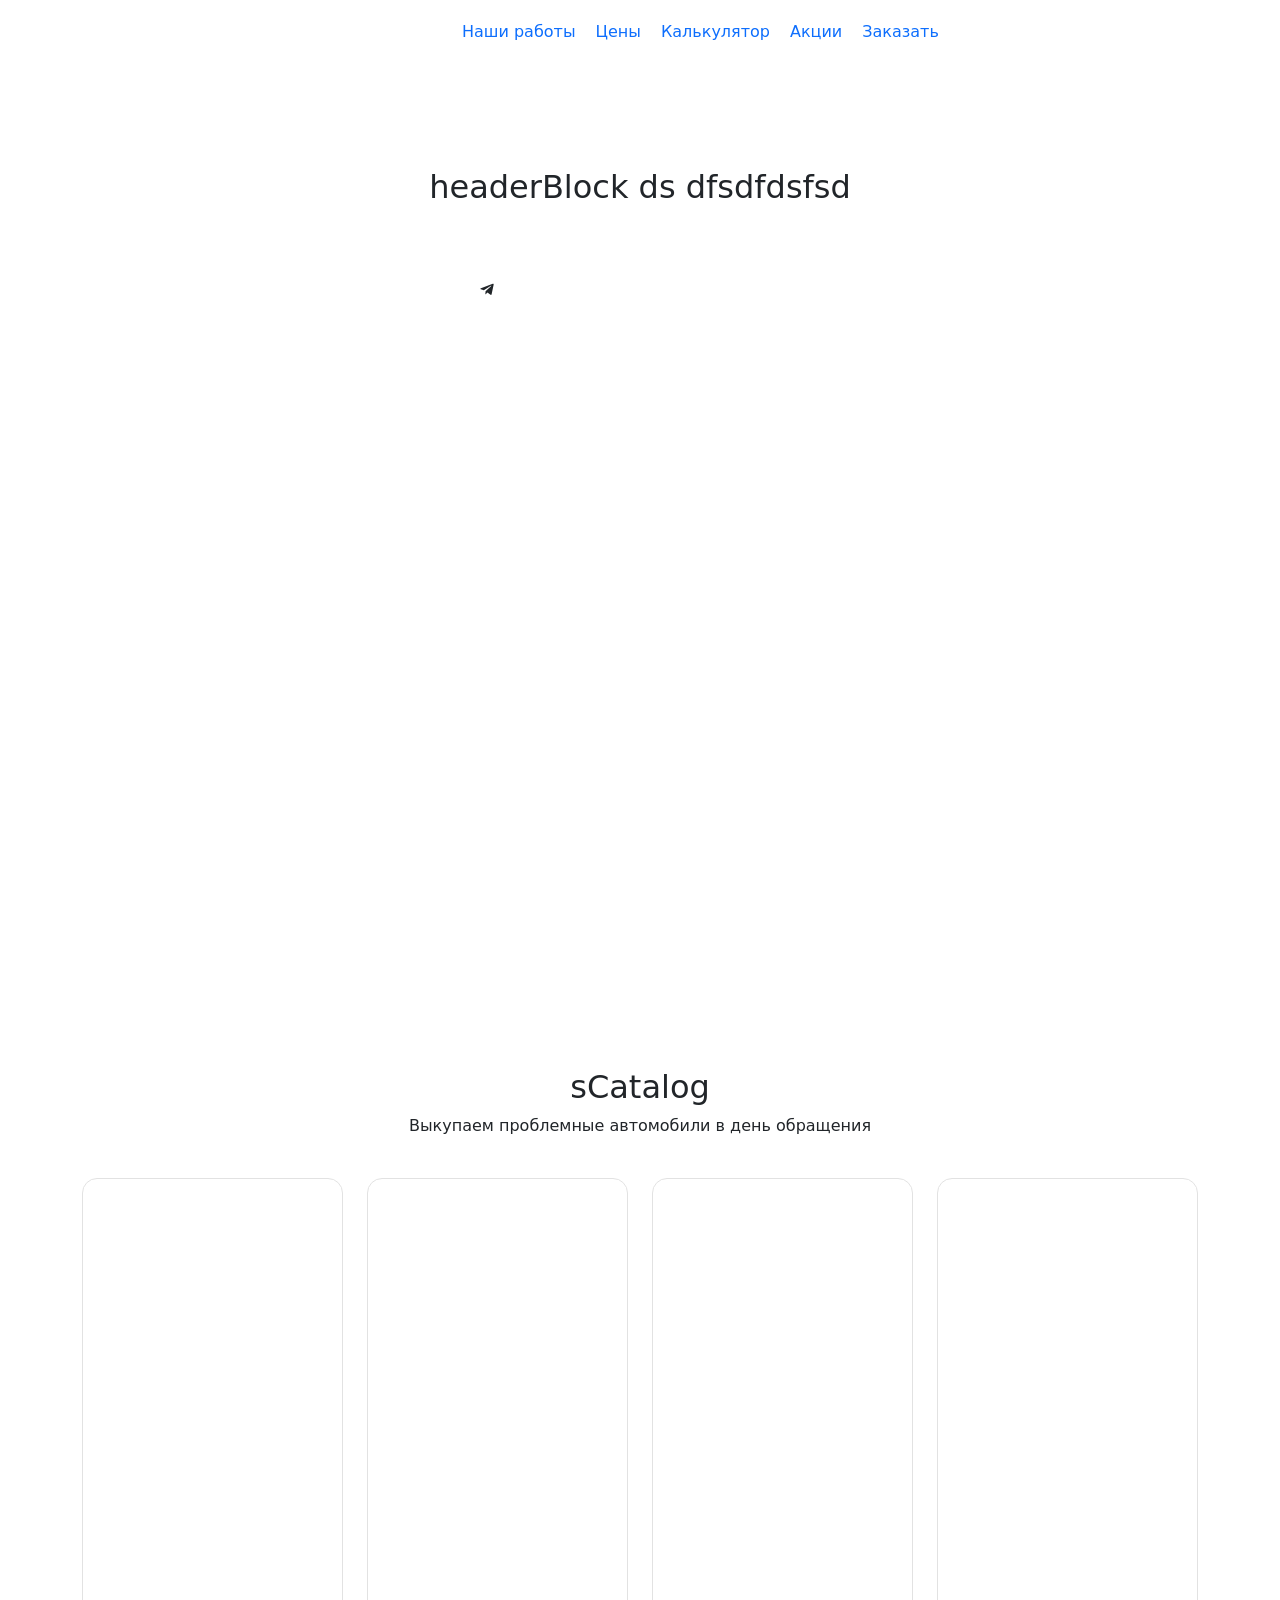
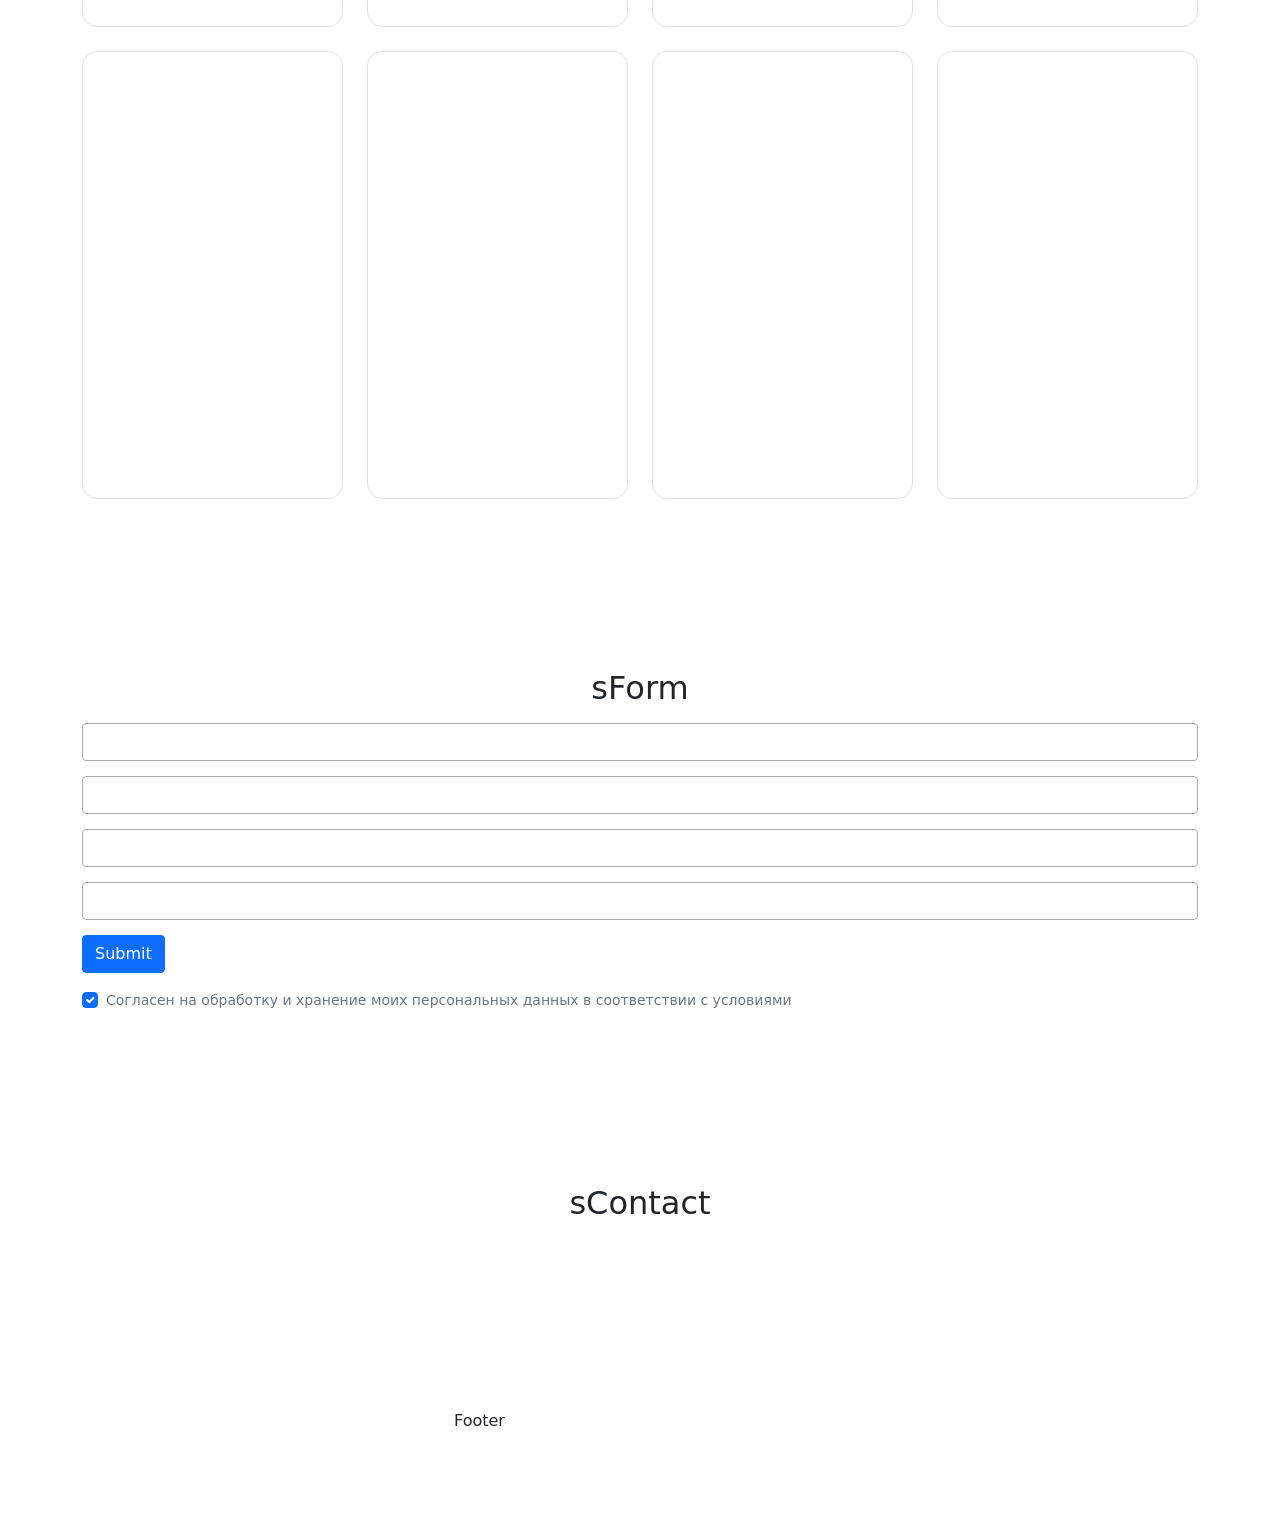
==== public/index.html @ 8a19e467 "Initial commit" ====
<!DOCTYPE html>
<html lang="ru">
	<head>
		<meta charset="utf-8">
		<title>Главная</title>
		<meta name="description" content="о чем страница">
		<meta http-equiv="X-UA-Compatible" content="IE=edge">
		<meta name="viewport" content="width=device-width,initial-scale=1.0,  shrink-to-fit=no, viewport-fit=cover">
		<link type="image/ico" href="img/favicon.ico" rel="shortcut icon"><meta name="format-detection" content="telephone=no"> 
		<link href="css/main.min.css" rel="stylesheet"/>
		<script>
			function addBlock(elem) {
				fetch(`parts/${elem}.html`)
					.then(response => response.text())
					.then( text => {
						const wrap = document.querySelector(`#${elem}Wrap`);
						wrap.insertAdjacentHTML('afterend', text);
						wrap.previousElementSibling.remove()
						wrap.remove();
					});
			}
		</script>
	</head>
	<body class="main-page" data-bg="main.jpg">
		<div class="main-wrapper">
			<script>addBlock(`header`)</script>
			<div id="headerWrap"></div>
			<main>
				<svg class="icon icon-truck ">
					<use xlink:href="img/svg/sprite.svg#truck"></use>
				</svg>
				<!-- start headerBlock-->
				<div class="headerBlock section" id="headerBlock">
					<div class="container">
						<div class="section-title text-center">
							<h2>headerBlock ds dfsdfdsfsd</h2>
							<svg class="icon icon-telegram ">
								<use xlink:href="img/svg/sprite.svg#telegram"></use>
							</svg>
							<svg class="iconC iconC-telegram ">
								<use xlink:href="img/svg/spriteC.svg#telegram"></use>
							</svg>
						</div>
						<div class="row"></div>
					</div>
				</div>
				<!-- end headerBlock-->
				<!-- start sCatalog-->
				<div class="sCatalog section">
					<div class="container">
						<div class="section-title text-center">
							<h2>sCatalog</h2>
							<p>Выкупаем проблемные автомобили в день обращения</p>
						</div>
						<div class="sCatalog__row row">
							<div class="sCatalog__col col-3">
								<article class="product-item">
									<a class="product-item__img-wrap" href="#">
										<div class="img-wrap-center"> <img src="img/prod-1.jpg" alt="" loading="lazy"/>
										</div>
									</a>
									<div class="product-item__caption">
										<div class="product-item__title">
										</div>
										<div class="product-item__text">
										</div>
										<div class="product-item__price">
										</div>
										<a class="product-item__btn" href="#">
										</a>
									</div>
								</article>
								<!-- /.product-item-->
							</div>
							<div class="sCatalog__col col-3">
								<article class="product-item">
									<a class="product-item__img-wrap" href="#">
										<div class="img-wrap-center"> <img src="img/prod-2.jpg" alt="" loading="lazy"/>
										</div>
									</a>
									<div class="product-item__caption">
										<div class="product-item__title">
										</div>
										<div class="product-item__text">
										</div>
										<div class="product-item__price">
										</div>
										<a class="product-item__btn" href="#">
										</a>
									</div>
								</article>
								<!-- /.product-item-->
							</div>
							<div class="sCatalog__col col-3">
								<article class="product-item">
									<a class="product-item__img-wrap" href="#">
										<div class="img-wrap-center"> <img src="img/prod-3.jpg" alt="" loading="lazy"/>
										</div>
									</a>
									<div class="product-item__caption">
										<div class="product-item__title">
										</div>
										<div class="product-item__text">
										</div>
										<div class="product-item__price">
										</div>
										<a class="product-item__btn" href="#">
										</a>
									</div>
								</article>
								<!-- /.product-item-->
							</div>
							<div class="sCatalog__col col-3">
								<article class="product-item">
									<a class="product-item__img-wrap" href="#">
										<div class="img-wrap-center"> <img src="img/prod-4.jpg" alt="" loading="lazy"/>
										</div>
									</a>
									<div class="product-item__caption">
										<div class="product-item__title">
										</div>
										<div class="product-item__text">
										</div>
										<div class="product-item__price">
										</div>
										<a class="product-item__btn" href="#">
										</a>
									</div>
								</article>
								<!-- /.product-item-->
							</div>
							<div class="sCatalog__col col-3">
								<article class="product-item">
									<a class="product-item__img-wrap" href="#">
										<div class="img-wrap-center"> <img src="img/prod-5.jpg" alt="" loading="lazy"/>
										</div>
									</a>
									<div class="product-item__caption">
										<div class="product-item__title">
										</div>
										<div class="product-item__text">
										</div>
										<div class="product-item__price">
										</div>
										<a class="product-item__btn" href="#">
										</a>
									</div>
								</article>
								<!-- /.product-item-->
							</div>
							<div class="sCatalog__col col-3">
								<article class="product-item">
									<a class="product-item__img-wrap" href="#">
										<div class="img-wrap-center"> <img src="img/prod-6.jpg" alt="" loading="lazy"/>
										</div>
									</a>
									<div class="product-item__caption">
										<div class="product-item__title">
										</div>
										<div class="product-item__text">
										</div>
										<div class="product-item__price">
										</div>
										<a class="product-item__btn" href="#">
										</a>
									</div>
								</article>
								<!-- /.product-item-->
							</div>
							<div class="sCatalog__col col-3">
								<article class="product-item">
									<a class="product-item__img-wrap" href="#">
										<div class="img-wrap-center"> <img src="img/prod-7.jpg" alt="" loading="lazy"/>
										</div>
									</a>
									<div class="product-item__caption">
										<div class="product-item__title">
										</div>
										<div class="product-item__text">
										</div>
										<div class="product-item__price">
										</div>
										<a class="product-item__btn" href="#">
										</a>
									</div>
								</article>
								<!-- /.product-item-->
							</div>
							<div class="sCatalog__col col-3">
								<article class="product-item">
									<a class="product-item__img-wrap" href="#">
										<div class="img-wrap-center"> <img src="img/prod-8.jpg" alt="" loading="lazy"/>
										</div>
									</a>
									<div class="product-item__caption">
										<div class="product-item__title">
										</div>
										<div class="product-item__text">
										</div>
										<div class="product-item__price">
										</div>
										<a class="product-item__btn" href="#">
										</a>
									</div>
								</article>
								<!-- /.product-item-->
							</div>
						</div>
					</div>
				</div>
				<!-- end sCatalog-->
				<!-- start sForm-->
				<section class="sForm section" id="sForm">
					<div class="container">
						<div class="section-title text-center">
							<h2>sForm</h2>
						</div>
						<div class="sForm__row row">
						</div>
						<div class="form-wrap">
							<form>
								<div class="form-wrap__input-wrap form-group"><input class="form-wrap__input form-control" inputmode="" name="" type="text" placeholder=""/>
								</div>
								<!-- +e.input-wrap-->
								<div class="form-wrap__input-wrap form-group"><input class="form-wrap__input form-control" inputmode="" name="" type="text" placeholder=""/>
								</div>
								<!-- +e.input-wrap-->
								<div class="form-wrap__input-wrap form-group"><input class="form-wrap__input form-control" inputmode="" name="" type="text" placeholder=""/>
								</div>
								<!-- +e.input-wrap-->
								<div class="form-wrap__input-wrap form-group"><input class="form-wrap__input form-control" inputmode="" name="" type="text" placeholder=""/>
								</div>
								<!-- +e.input-wrap-->
								<button class="form-wrap__btn btn btn-primary" type="submit">Submit
								</button>
								<div class="form-wrap__policy">
									<label class="custom-input form-check"><input class="custom-input__input form-check-input" name="checkbox" type="checkbox" checked="checked"/><small class="custom-input__text text-secondary">Согласен на обработку и хранение моих персональных данных в соответствии с условиями</small>
									</label>
								</div>
							</form>
						</div>
					</div>
				</section>
				<!-- end sForm-->
				<!-- start sContact-->
				<section class="sContact section" id="sContact">
					<div class="container">
						<div class="section-title text-center">
							<h2>sContact</h2>
						</div>
						<div class="sContact__row row">
						</div>
					</div>
				</section>
				<!-- end sContact-->
			</main>
			<script>addBlock(`footer`)</script>
			<div id="footerWrap"></div>
		</div>
		<!--  start modals-->
		<div id="modal-call" style="display: none">
			<div class="modal-win">
				<div class="form-wrap">
					<form>
						<div class="text-center">
							<div class="form-wrap__title form-data h3 ttu">Обратный звонок
							</div>
							<p class="after-headline">Заполните заявку и&nbsp;мы&nbsp;с&nbsp;Вами свяжемся в&nbsp;течение 15&nbsp;минут</p>
						</div>
						<div class="form-wrap__input-wrap form-group"><input class="form-wrap__input form-control" inputmode="text" name="text" type="text" placeholder="Ваше Имя" required="required"/>
						</div>
						<!-- +e.input-wrap-->
						<div class="form-wrap__input-wrap form-group"><input class="form-wrap__input form-control" inputmode="tel" name="tel" type="tel" placeholder="Ваше телефон" required="required"/>
						</div>
						<!-- +e.input-wrap-->
						<div class="form-wrap__input-wrap form-group"><input class="form-wrap__input form-control" inputmode="tel" name="tel" type="tel" placeholder="Ваше телефон" required="required"/>
						</div>
						<!-- +e.input-wrap-->
						<button class="form-wrap__btn btn" type="submit">submit
						</button>
						<div class="form-wrap__policy">
							<label class="custom-input form-check"><input class="custom-input__input form-check-input" name="checkbox" type="checkbox" checked="checked"/><small class="custom-input__text text-secondary">Согласен на обработку и хранение моих персональных данных в соответствии с условиями</small>
							</label>
						</div>
						<div class="form-wrap__policy">
							<label class="custom-input form-check"><input class="custom-input__input form-check-input" name="checkbox" type="checkbox" checked="checked"/><small class="custom-input__text text-secondary">Согласен на обработку и хранение моих персональных данных в соответствии с условиями</small>
							</label>
						</div>
					</form>
				</div>
			</div>
		</div>
		<!-- #modal-call-->
		<!-- end modals-->
		<script src="libs/jquery/jquery.min.js"></script>
		<script src="libs/@fancyapps/ui/fancybox/fancybox.umd.js"> </script>
		<script src="libs/swiper/swiper-bundle.min.js"> </script>
		<script src="libs/inputmask/inputmask.min.js"> </script>
		<script src="libs/select2/js/select2.min.js"> </script>
		<script src="libs/select2/js/i18n/ru.js"> </script>
		<script src="js/JSCCommon.js"></script>
		<script src="js/common.js"></script>
	</body>
</html>
---- public/css/main.min.css ----
@import "custom-bootstrap.min.css";:root{--animate-delay:1.2s;--bs-body-font-size:16px;--sPT:2.5rem;--sPB:2.8125rem;--sTPB:1.25rem;--fancybox-content-color:var(--bs-body-color);--swiperArrowSize:4.25rem;--swiperArrowPosition:calc(var(--swiperArrowSize)*-1/2);--swiperBorderColorDef:var(--bs-primary);--swiperColorDef:var(--bs-primary);--swiperBgDef:#fff;--swiperBorderColorDefHover:var(--bs-primary);--swiperColorDefHover:var(--bs-primary);--swiperBgDefHover:#fff}.fancybox__container{--fancybox-bg:rgba(58,59,60,.77)}.pixel-perfect{background-position:center 0;background-repeat:no-repeat;content:var(--screen);left:50%;opacity:0;opacity:.7;pointer-events:none;position:absolute;right:auto;text-align:center;top:0;translate:-50% 0;z-index:1000}body,html{font-size:var(--bs-body-font-size)}html{-webkit-text-size-adjust:100%;-webkit-tap-highlight-color:rgba(33,36,41,0)}body.fancybox-active,body[class*=fixed]{margin-right:var(--spacing-end)}body.fancybox-active .header,body[class*=fixed] .header{padding-right:var(--spacing-end)}body.loaded_hiding{--s:0.36s;opacity:0;pointer-events:none;transition:all var(--s) ease-in-out}body.loaded_hiding:before{display:none}body.loaded{opacity:1;pointer-events:visible}body:before{content:"";height:100%;position:absolute;width:100%;--s:0.36s;-webkit-backdrop-filter:blur(5px);backdrop-filter:blur(5px);background-color:rgba(33,37,41,.8);left:0;opacity:0;top:0;transition:all var(--s) ease-in-out;z-index:-1}body.fancybox-active{overflow:hidden}body[class*=fixed]{left:0;position:absolute;top:0;touch-action:none;width:100%;z-index:999;-webkit-overflow-scrolling:none;overflow:hidden;overscroll-behavior:none}body[class*=fixed]:before{opacity:.76;z-index:999}.main-wrapper{display:flex;flex-direction:column;min-height:100vh;overflow:hidden;position:relative;width:100%}main{flex-grow:1}.section{background-position:50%;background-repeat:no-repeat;background-size:cover;padding-bottom:var(--sPB);padding-top:var(--sPT)}.section-title{margin-bottom:var(--sTPB)}.mono{font-family:var(--bs-font-monospace)}.small{font-size:.875rem}.tdn{text-decoration:none!important}.ttu{text-transform:uppercase}.tdu{text-decoration:underline}.tdu:hover{text-decoration:none}.fw-300{font-weight:300}.fw-400{font-weight:400}.fw-900{font-weight:900}.fw-500{font-weight:500}.fw-600{font-weight:600}.fw-100{font-weight:100}.row--sm{--bg-gutter-x:1.25rem}.image-source-link{color:#98c3d1}.strong,strong{font-weight:700}ul{padding-left:0}.res-i,picture img{height:auto;max-width:100%}.img-bg{background-position:50%;background-repeat:no-repeat;background-size:cover;position:relative}.img-bg img{inset:0;-o-object-fit:cover;object-fit:cover;position:absolute}.bgs{background-position:50%;background-repeat:no-repeat;background-size:cover}.table{display:table}.tr{display:table-row}.td{display:table-cell}.tabs__btn-accordion{width:100%}.tabs__btn:hover{cursor:pointer}.tabs__content{display:none}.tabs__content.active{display:block}.invisible{border:0;height:1px;margin:-1px;padding:0;position:absolute;width:1px;clip:rect(0 0 0 0);overflow:hidden}.control-wrap{position:relative}.swiper-button-hand{background-color:var(--swiperBgDef);background-image:none;background-position:50%;background-repeat:no-repeat;background-size:cover;border:2px solid var(--swiperBorderColorDef);border-radius:50%;bottom:0;box-shadow:0 15px 60px rgba(0,0,0,.1);color:var(--swiperColorDef);height:var(--swiperArrowSize);margin:auto 0;outline:none!important;position:absolute;top:0;width:var(--swiperArrowSize);--s:0.36s;transition:all var(--s) ease-in-out;-webkit-user-select:none;-moz-user-select:none;user-select:none}.swiper-button-hand:hover{background-color:var(--swiperBgDefHover);border-color:var(--swiperBorderColorDefHover);color:var(--swiperColorDefHover)}.swiper-button-hand .icon{font-size:.75rem}.swiper-button-hand:after{display:none}.swiper-button-hand-next{right:var(--swiperArrowPosition)}.swiper-button-hand-prev{left:var(--swiperArrowPosition)}.swiper-pagination{text-align:center;width:100%}.swiper-pagination-bullet{background-color:#e6e6e6;border-radius:50%;height:8px;opacity:1;outline:none!important;width:8px;--s:0.36s;display:inline-block;margin-left:.5rem;margin-right:.3125rem;transition:all var(--s) ease-in-out}.swiper-pagination-bullet-active,.swiper-pagination-bullet:hover{background-color:var(--bs-primary)}picture{display:block}img.object-fit-js{display:block;height:100%;width:100%}.object-fit-js img,img.img-bg,img.object-fit-js{-o-object-fit:cover;object-fit:cover}a{--s:0.36s;transition:all var(--s) ease-in-out}.picture-bg,img.img-bg{z-index:-1}.picture-bg,.picture-bg .object-fit-js,img.img-bg,img.img-bg .object-fit-js{height:100%;left:0;position:absolute;top:0;width:100%}.bg-wrap{position:relative;z-index:2}.browsehappy{background:#000;color:#fff;font-size:10px;min-height:100px;padding-top:30px;position:absolute;top:0;width:100%;z-index:2000}iframe{border:none}::-webkit-calendar-picker-indicator{background-image:url('data:image/svg+xml;charset=utf-8,<svg xmlns="http://www.w3.org/2000/svg" width="16" height="15" viewBox="0 0 24 24"><path fill="%230d6efd" d="M20 3h-1V1h-2v2H7V1H5v2H4c-1.1 0-2 .9-2 2v16c0 1.1.9 2 2 2h16c1.1 0 2-.9 2-2V5c0-1.1-.9-2-2-2m0 18H4V8h16z"/></svg>')}.btn,.form-control,.form-select{box-shadow:none!important}.fancybox__content :focus:not(.carousel__button.is-close){outline:none!important}.form-check,.form-check-input,.form-switch{cursor:pointer}.img-wrap-center{align-items:center;display:flex;inset:0;justify-content:center;margin:auto;position:absolute}.img-wrap-center img{height:auto;max-height:100%;max-width:100%}.img-wrap-center img.object-fit-js{height:100%;-o-object-fit:cover;object-fit:cover;width:100%}.footer{margin-top:auto}.footer__row{--bs-gutter-y:var(--bs-gutter-x)}.footer__slide{height:auto}.form-wrap__input-wrap{margin-bottom:.9375rem}.form-wrap__input{resize:none}.form-wrap__btn{cursor:pointer;margin-bottom:.9375rem}.form-wrap label{display:block;width:100%}input[type=number]{-moz-appearance:textfield}select::-ms-expand{display:none}input::-webkit-inner-spin-button,input::-webkit-outer-spin-button{-webkit-appearance:none;margin:0}.headerBlock{min-height:100vh;min-height:calc(var(--vh, 1vh)*100)}.headerBlock__row{--bs-gutter-y:var(--bs-gutter-x)}.headerBlock__slide{height:auto}.soc{--bs-gutter-x:10px;--bs-gutter-y:m;display:flex;margin-left:calc(var(--bs-gutter-x)*-1/2);margin-right:calc(var(--bs-gutter-x)*-1/2);margin-top:calc(var(--bs-gutter-y)*-1)}.soc>*{margin-top:calc(var(--bs-gutter-y));padding-left:calc(var(--bs-gutter-x)/2);padding-right:calc(var(--bs-gutter-x)/2)}.soc__item{text-decoration:none!important;vertical-align:middle;--s:0.36s;display:grid;place-items:center;transition:all var(--s) ease-in-out}.soc .icon{font-size:1.875rem}.counter{counter-reset:num}.counter__item{position:relative}.counter__item:before{content:counter(num);counter-increment:num}.addBlock{border:1px solid;border-radius:23px;color:var(--color,#0d6efd);display:flex;overflow:hidden;position:relative}.addBlock input{border:none;color:inherit;height:2.8125rem;text-align:center}.addBlock__btn{background:none!important;background:transparent;border:none!important;border-radius:23px;box-shadow:none!important;color:inherit;height:2.8125rem;outline:none!important;position:relative;width:1.625rem}.addBlock__btn:after,.addBlock__btn:before{background-color:currentColor;content:"";height:2px;inset:0;margin:auto;position:absolute;width:10px}.addBlock__btn--plus:after{transform:rotate(90deg)}.search-block{position:relative}.search-block input{border:none!important;font-size:14px;outline:none!important;padding-bottom:.875rem;padding-left:1.875rem;padding-top:.875rem;width:100%}.search-block .icon{border:none!important;font-size:1.25rem}.search-block button{align-items:center;background:none!important;border:none!important;display:flex;height:100%;justify-content:center;left:0;position:absolute;top:0}.breadcrumb-item{width:auto}:root{--fancybox-content-bg:none}.fancybox__content{max-width:100%;padding:0}.modal-win{background-color:#fff;max-width:100%;padding:40px;position:relative;width:31.25rem}.modal-win .mfp-close{color:#0d6efd;font-size:40px;font-weight:100}a{outline:0!important}.modal-form{position:relative}#foot-dialog h3{font-size:2.25em}.mfp-close{background:0 0;border:0;border-radius:50%;box-shadow:none;color:#212529;cursor:pointer;display:block;font-family:Arial,Baskerville,monospace;font-size:28px;font-size:50px;font-style:normal;font-weight:100;height:56px;line-height:56px;margin-right:-5px;margin-top:-5px;opacity:.65;opacity:1;outline:0;overflow:visible;padding:0;position:absolute;right:0;text-align:center;text-decoration:none;top:0;-webkit-user-select:none;-moz-user-select:none;user-select:none;width:56px;z-index:1046;--s:0.36s;transition:all var(--s) ease-in-out}.polite .link{color:#0d6efd;cursor:pointer;text-decoration:underline}.polite .link :hover{display:none}.fancybox__container{min-height:100%;transform:none!important;width:100%!important}.fancybox-throwOutUp{animation:fancybox-throwOutUp .25s ease both}.fancybox-throwOutDown{animation:fancybox-throwOutDown .25s ease both}@keyframes fancybox-throwOutUp{0%{opacity:0;transform:translate3d(0,-5%,0)}to{opacity:1;transform:translateZ(0)}}@keyframes fancybox-throwOutDown{to{opacity:0;transform:translate3d(0,10%,0)}}.sCatalog__row{--bs-gutter-y:var(--bs-gutter-x)}.sCatalog__slide{height:auto}.product-item{background:#fff;border:1px solid #e2e2e2;border-radius:15px;display:flex;flex-direction:column;min-height:100%;overflow:hidden;position:relative}.product-item__img-wrap{aspect-ratio:var(--ratio,190/298);display:block;position:relative}.product-item__caption{display:flex;flex-direction:column;flex-grow:1;padding:1.25rem}.sContact__row{--bs-gutter-y:var(--bs-gutter-x)}.sContact__slide{height:auto}.sContent__row{--bs-gutter-y:var(--bs-gutter-x)}.sContent__slide{height:auto}.sForm__row{--bs-gutter-y:var(--bs-gutter-x)}.sForm__slide{height:auto}.menu{list-style:none;margin-bottom:0;max-width:100%;position:relative}.menu li{padding:0}.menu a{display:block;padding:1.25rem calc(var(--bs-gutter-x)/2)}.toggle-menu-mobile{--h:0.125em;--color:#0d6efd;--position:calc(var(--h)*2);cursor:pointer;display:block;font-size:32px;height:calc(var(--h)*12);position:relative;width:1em}.toggle-menu-mobile span:after,.toggle-menu-mobile span:before{content:"";left:0;position:absolute}.toggle-menu-mobile span{bottom:0;display:block;margin-bottom:auto;margin-top:auto;position:absolute;top:0}.toggle-menu-mobile span:before{top:var(--position);transform:rotate(var(--rotate,0))}.toggle-menu-mobile span:after{bottom:var(--position);transform:rotate(calc(var(--rotate, 0)*-1))}.toggle-menu-mobile span,.toggle-menu-mobile span:after,.toggle-menu-mobile span:before{backface-visibility:hidden;background-color:var(--color);height:var(--h);transform-origin:50% 50%;transition:all .3s;width:1em}.toggle-menu-mobile.on span{--color:transparent}.toggle-menu-mobile.on{--position:0;--rotate:45deg}.top-nav__row{--bs-gutter-y:var(--bs-gutter-x)}.top-nav__slide{height:auto}.topLine__row{--bs-gutter-y:var(--bs-gutter-x)}.topLine__slide{height:auto}@media (min-width:576px){.modal-text{max-width:1000px}}@media (min-width:768px){:root{--sPT:5rem;--sPB:5.625rem;--sTPB:2.5rem}}@media (min-width:992px){.wow{visibility:hidden}.menu{display:flex;text-align:center;--bs-gutter-x:20px;--bs-gutter-y:0;flex-wrap:wrap;margin-left:calc(var(--bs-gutter-x)*-1/2);margin-right:calc(var(--bs-gutter-x)*-1/2);margin-top:calc(var(--bs-gutter-y)*-1)}.menu>*{margin-top:calc(var(--bs-gutter-y));padding-left:calc(var(--bs-gutter-x)/2);padding-right:calc(var(--bs-gutter-x)/2)}}@media (max-width:991.98px){.menu-mobile{--s:0.6s;background-color:#fff;max-width:85%;position:fixed!important;right:0;top:0;transition:all var(--s) ease-in-out;width:280px;will-change:transform;z-index:999}.menu-mobile:not(.active){transform:translate3d(120%,0,0);--opacity:0}.menu-mobile:not(.active) .toggle-menu-mobile{opacity:0}.menu-mobile .toggle-menu-mobile{color:#fff;left:0;margin-left:-15%;position:absolute;right:auto;top:10px;z-index:9999}.menu-mobile .toggle-menu-mobile span:after,.menu-mobile .toggle-menu-mobile span:before{--color:#fff}.menu-mobile__inner{overflow-x:hidden;overflow-y:auto;padding:calc(env(safe-area-inset-top, 0px) + 1.25rem) 0 calc(env(safe-area-inset-bottom, 0px) + 1.25rem);-webkit-overflow-scrolling:touch;height:100vh}.menu-mobile.active .toggle-menu-mobile{opacity:1}.menu-mobile ul{position:relative}.menu-mobile li{border-top:1px solid hsla(0,0%,100%,.13);display:block;margin:0}.menu-mobile li a{display:block;padding:10px}}@media (hover:hover){.custom-scroll{scrollbar-color:var(--bs-primary) transparent;scrollbar-width:auto}.custom-scroll::-webkit-scrollbar{width:4px}.custom-scroll::-webkit-scrollbar-track{background:transparent}.custom-scroll::-webkit-scrollbar-thumb{background-color:var(--bs-primary);border:0 solid transparent;border-radius:16px}}
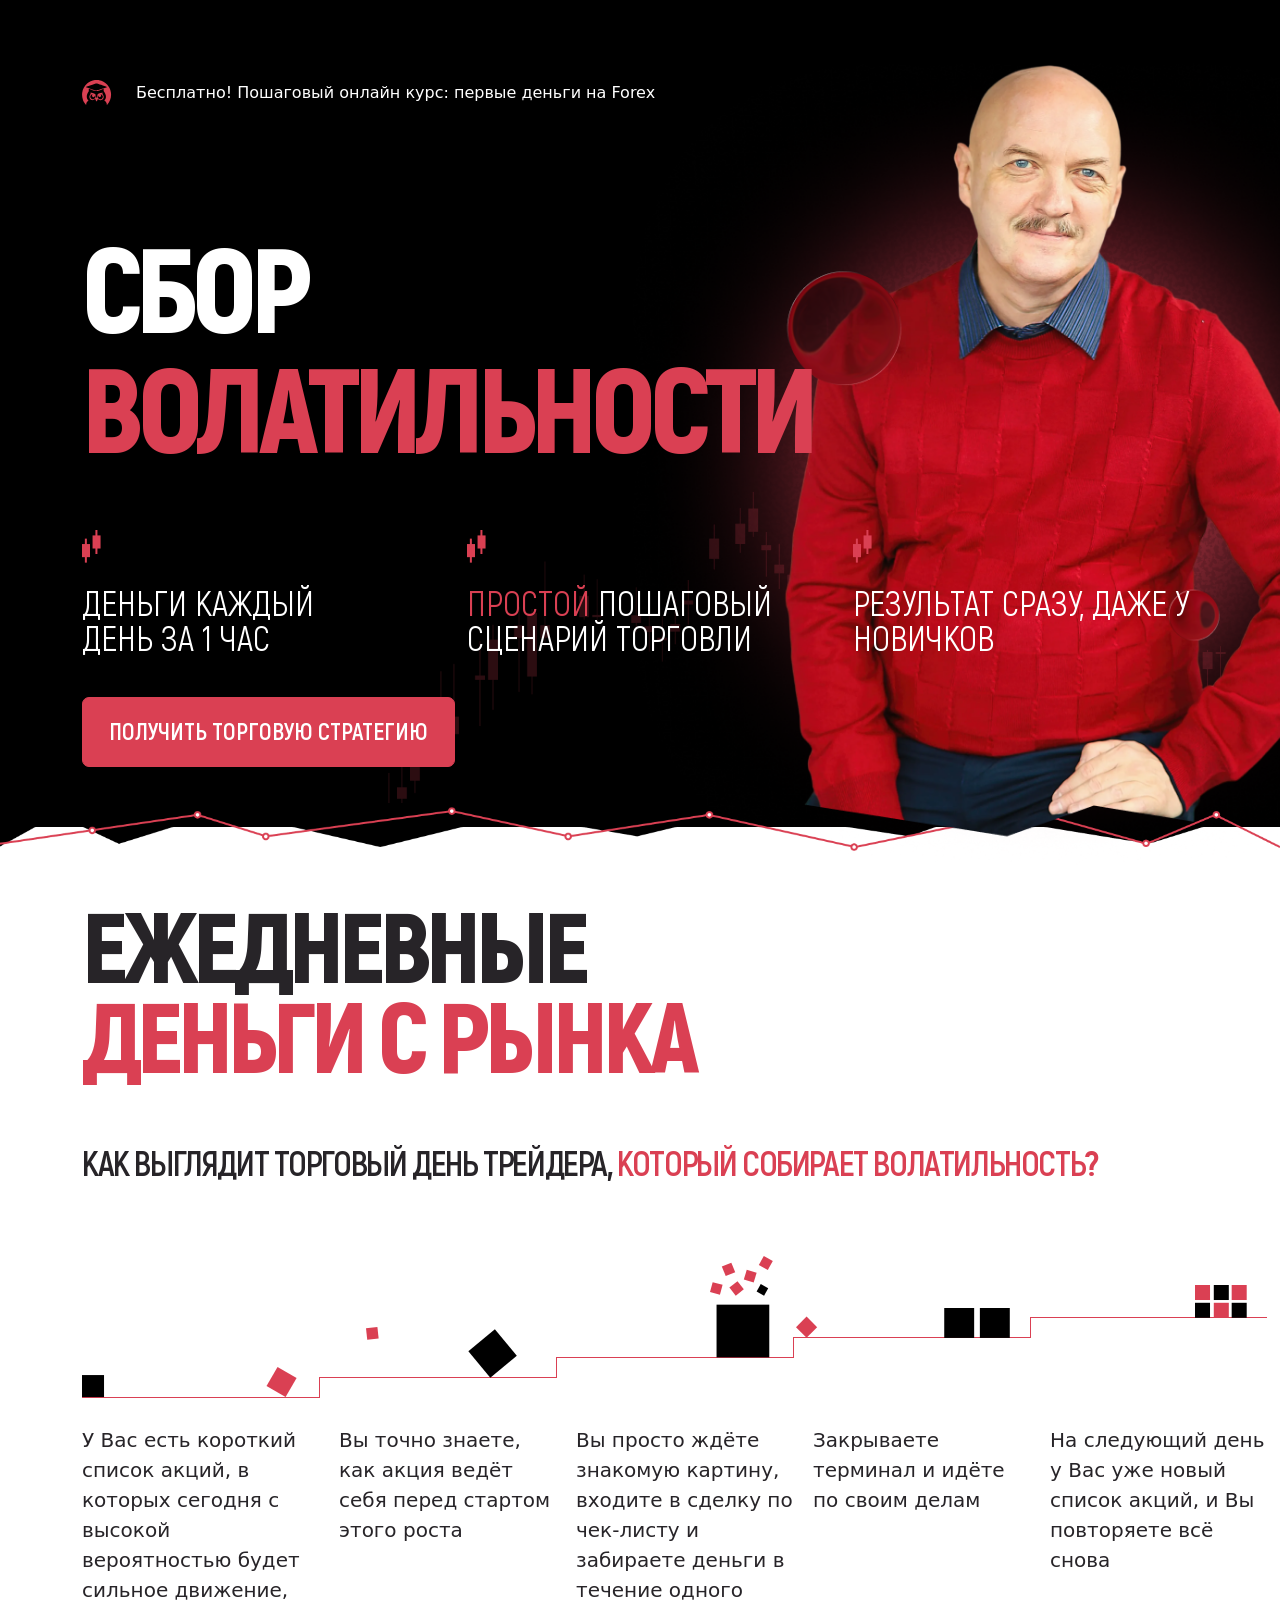
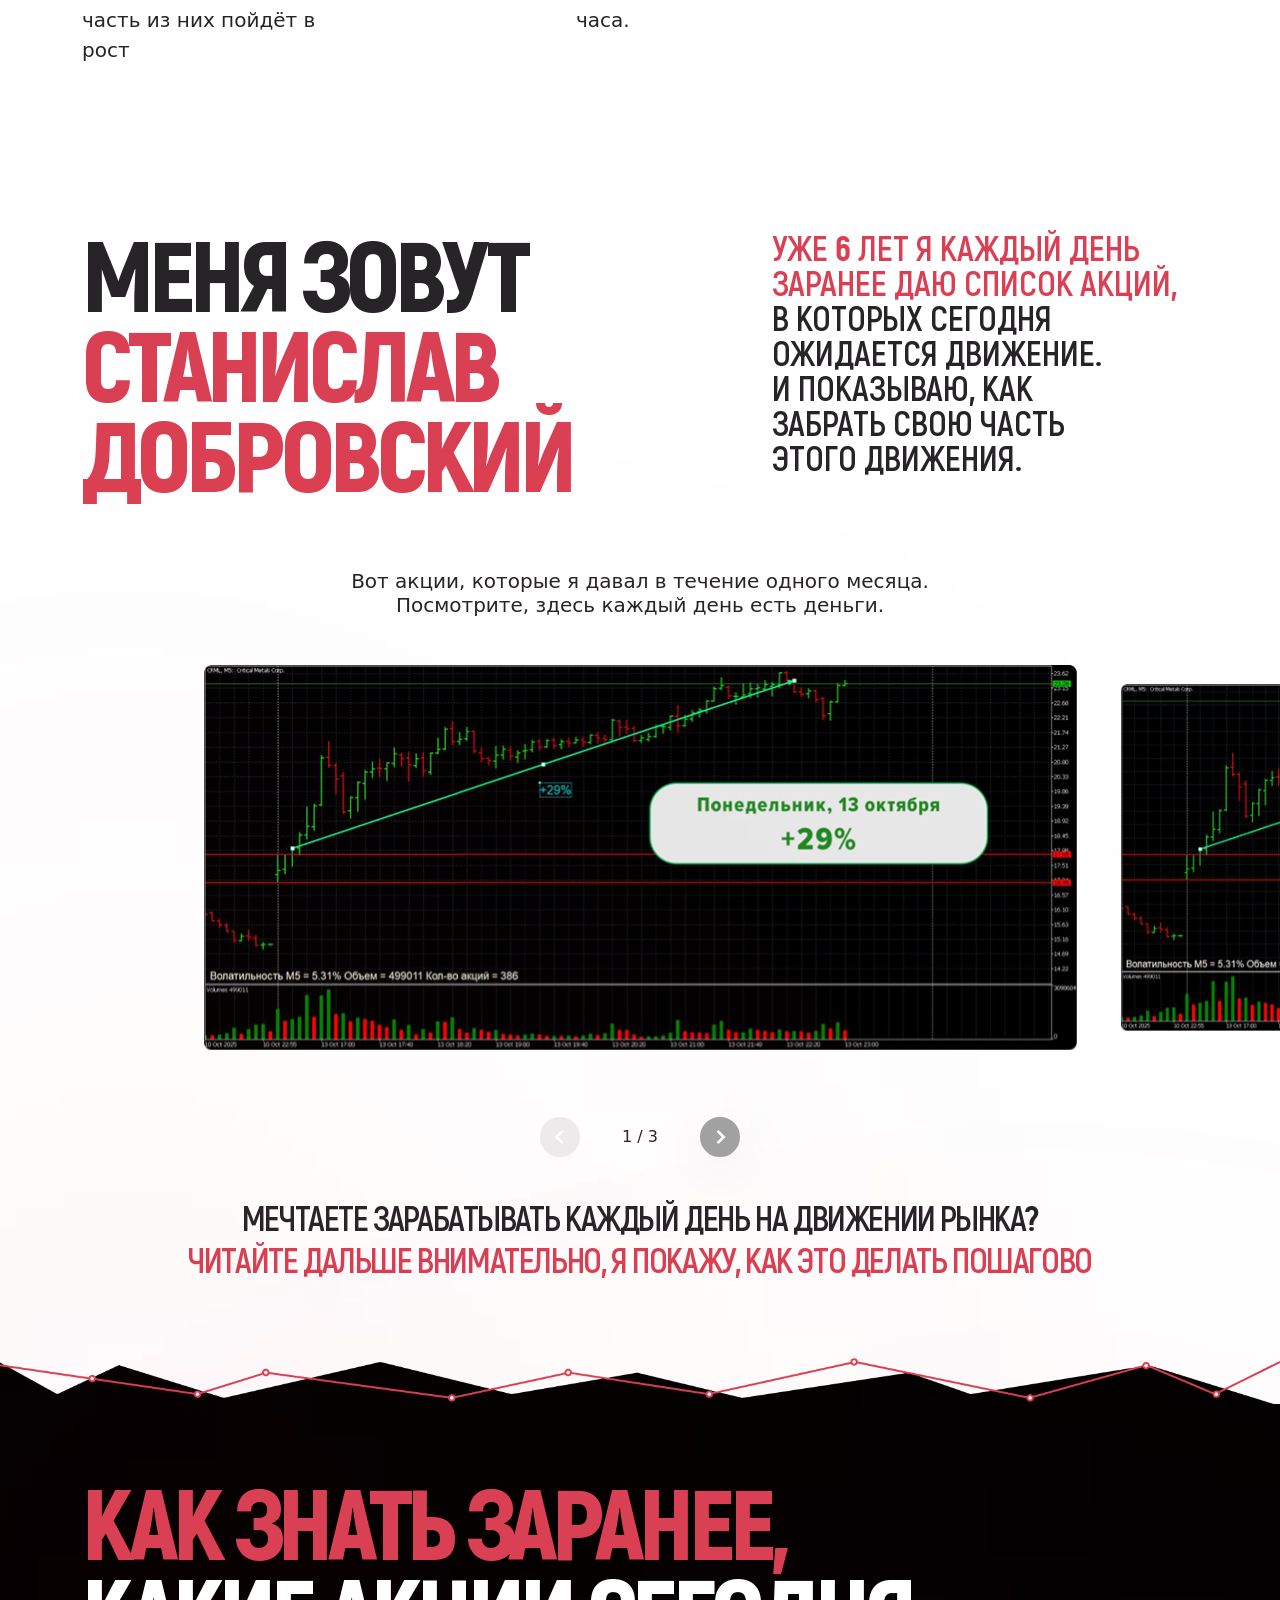
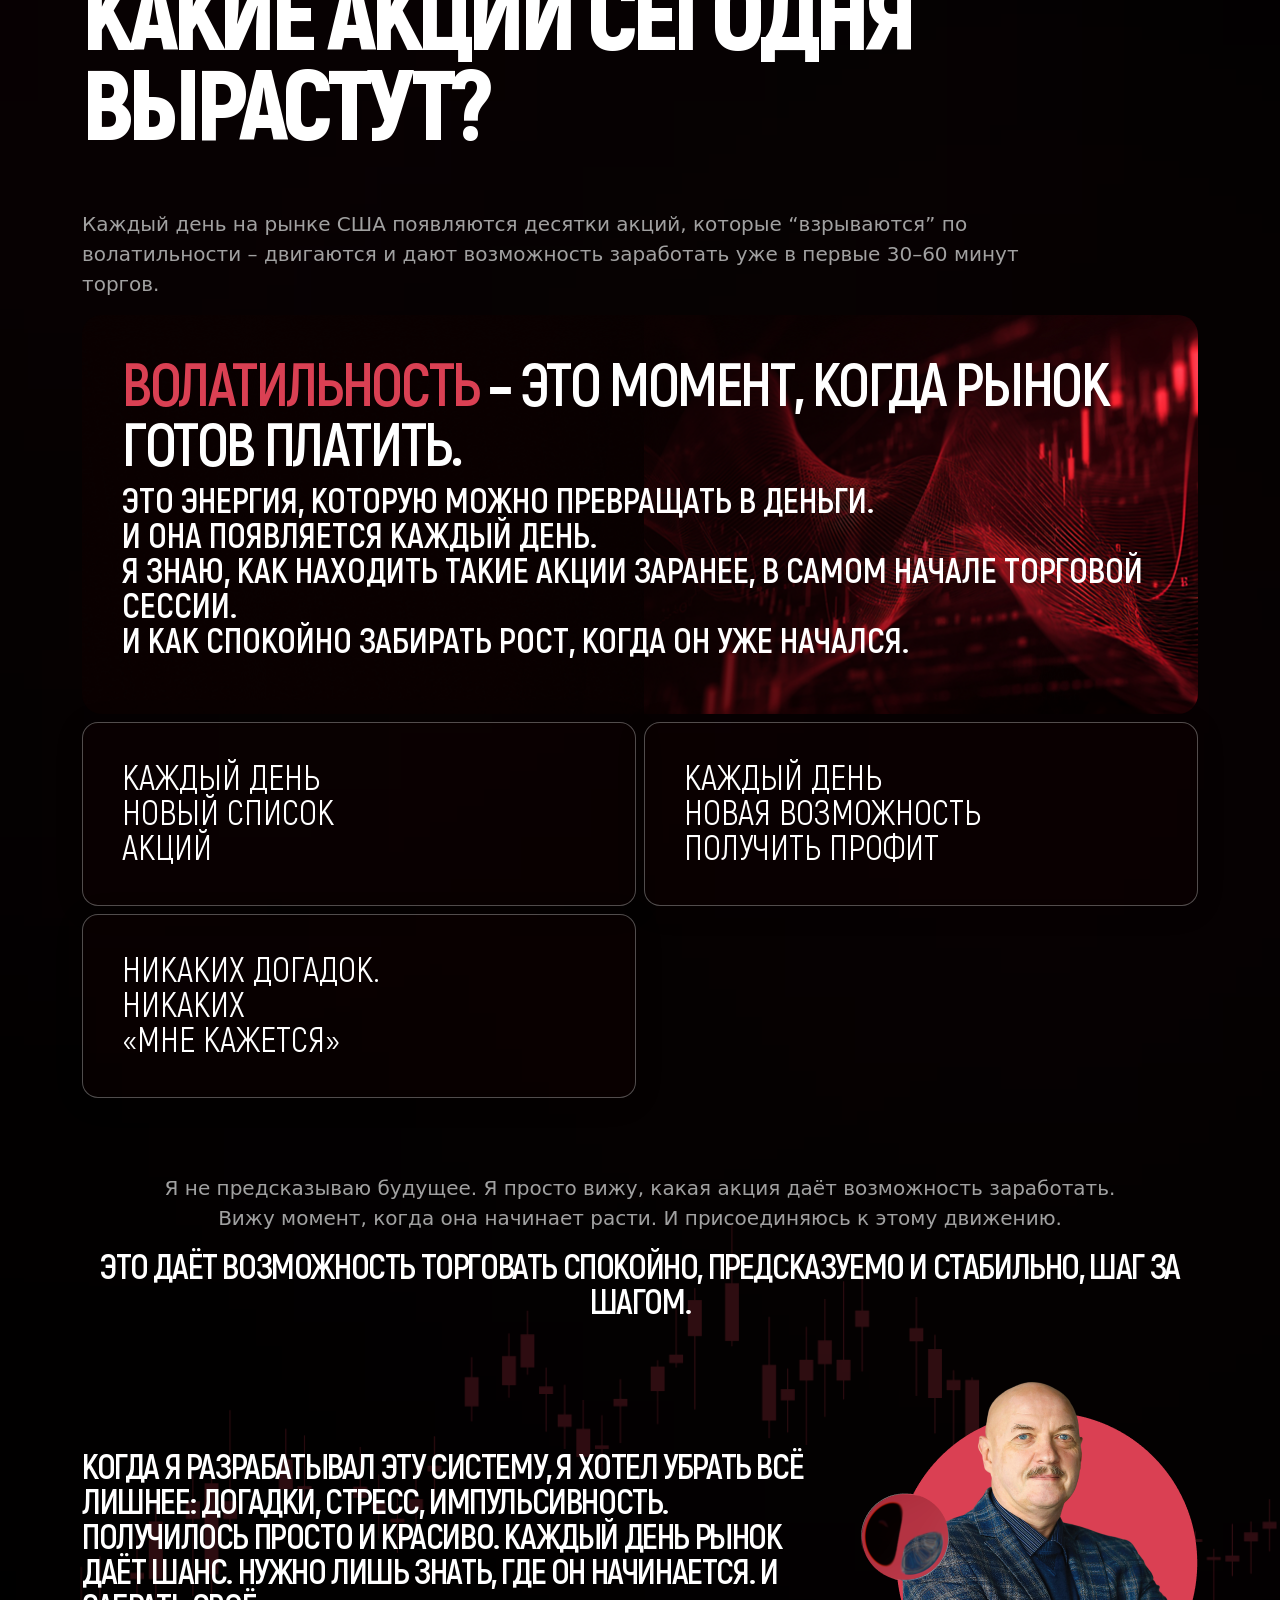
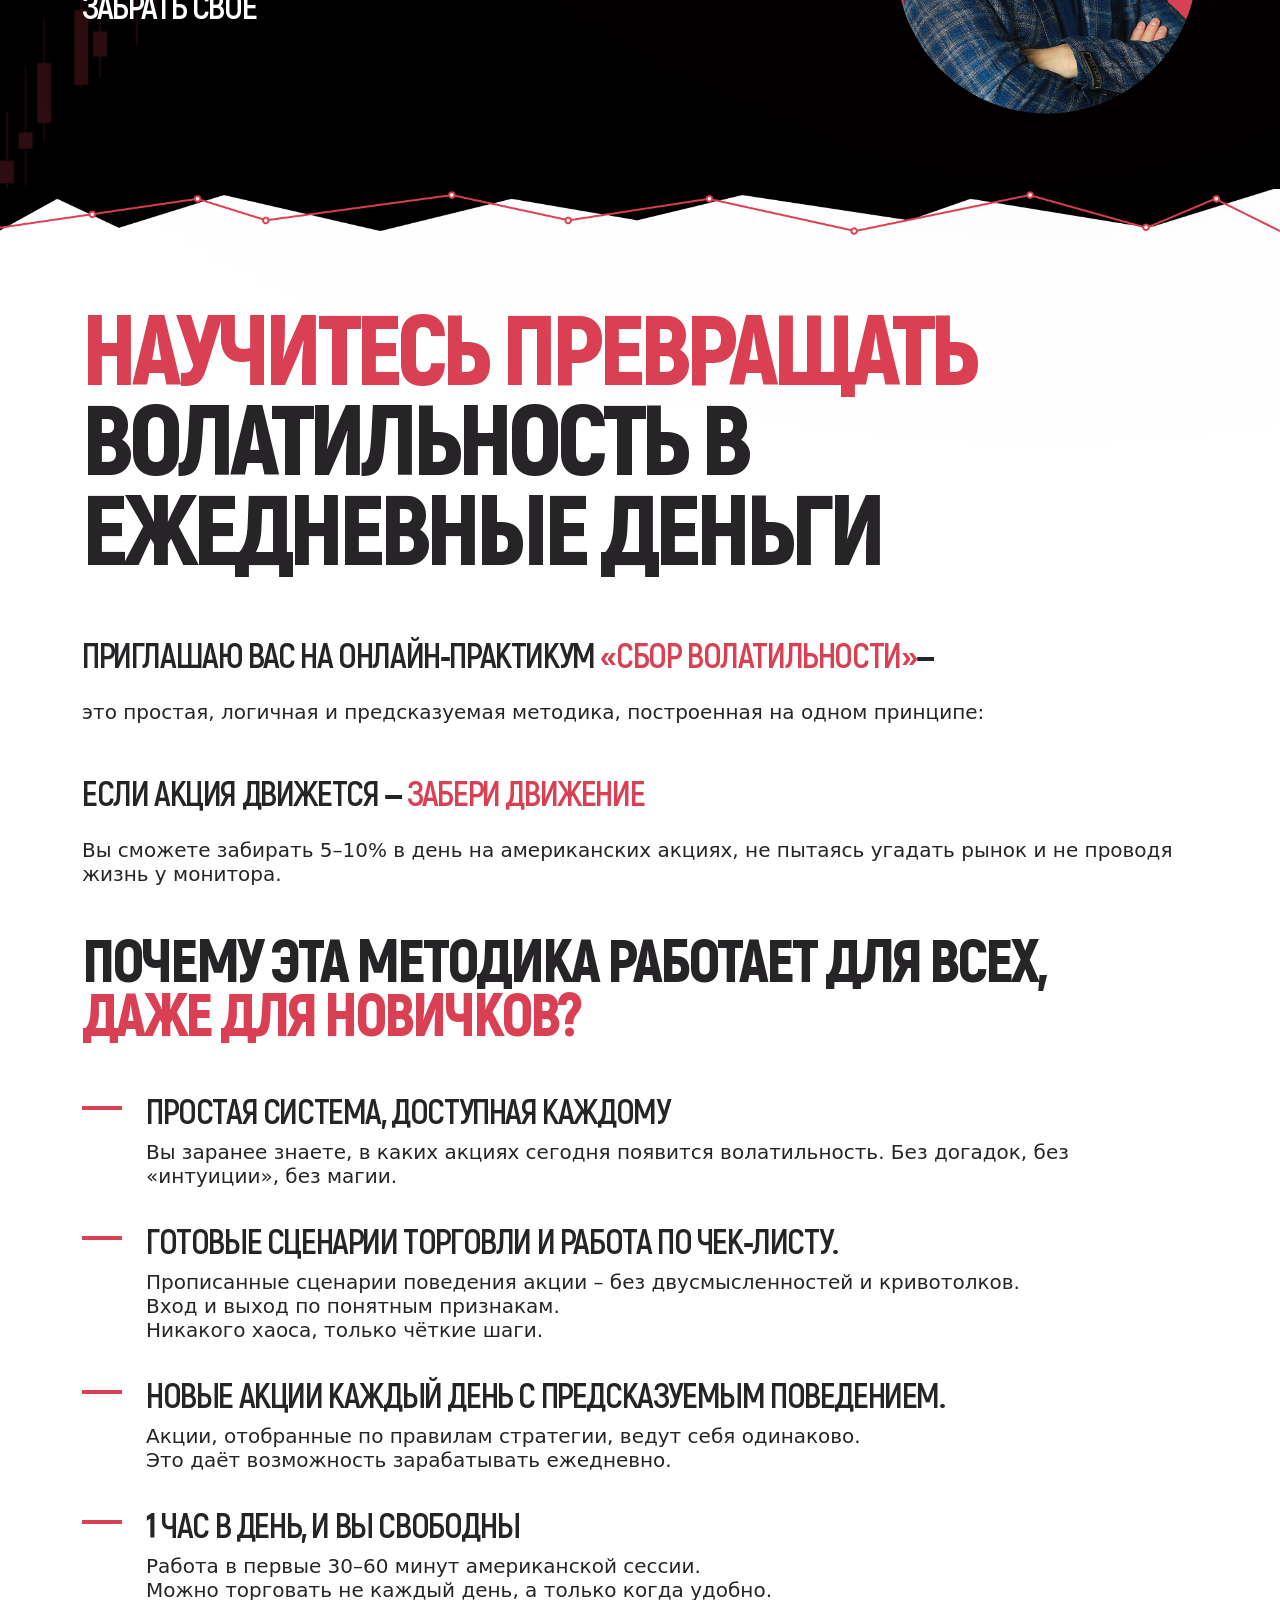
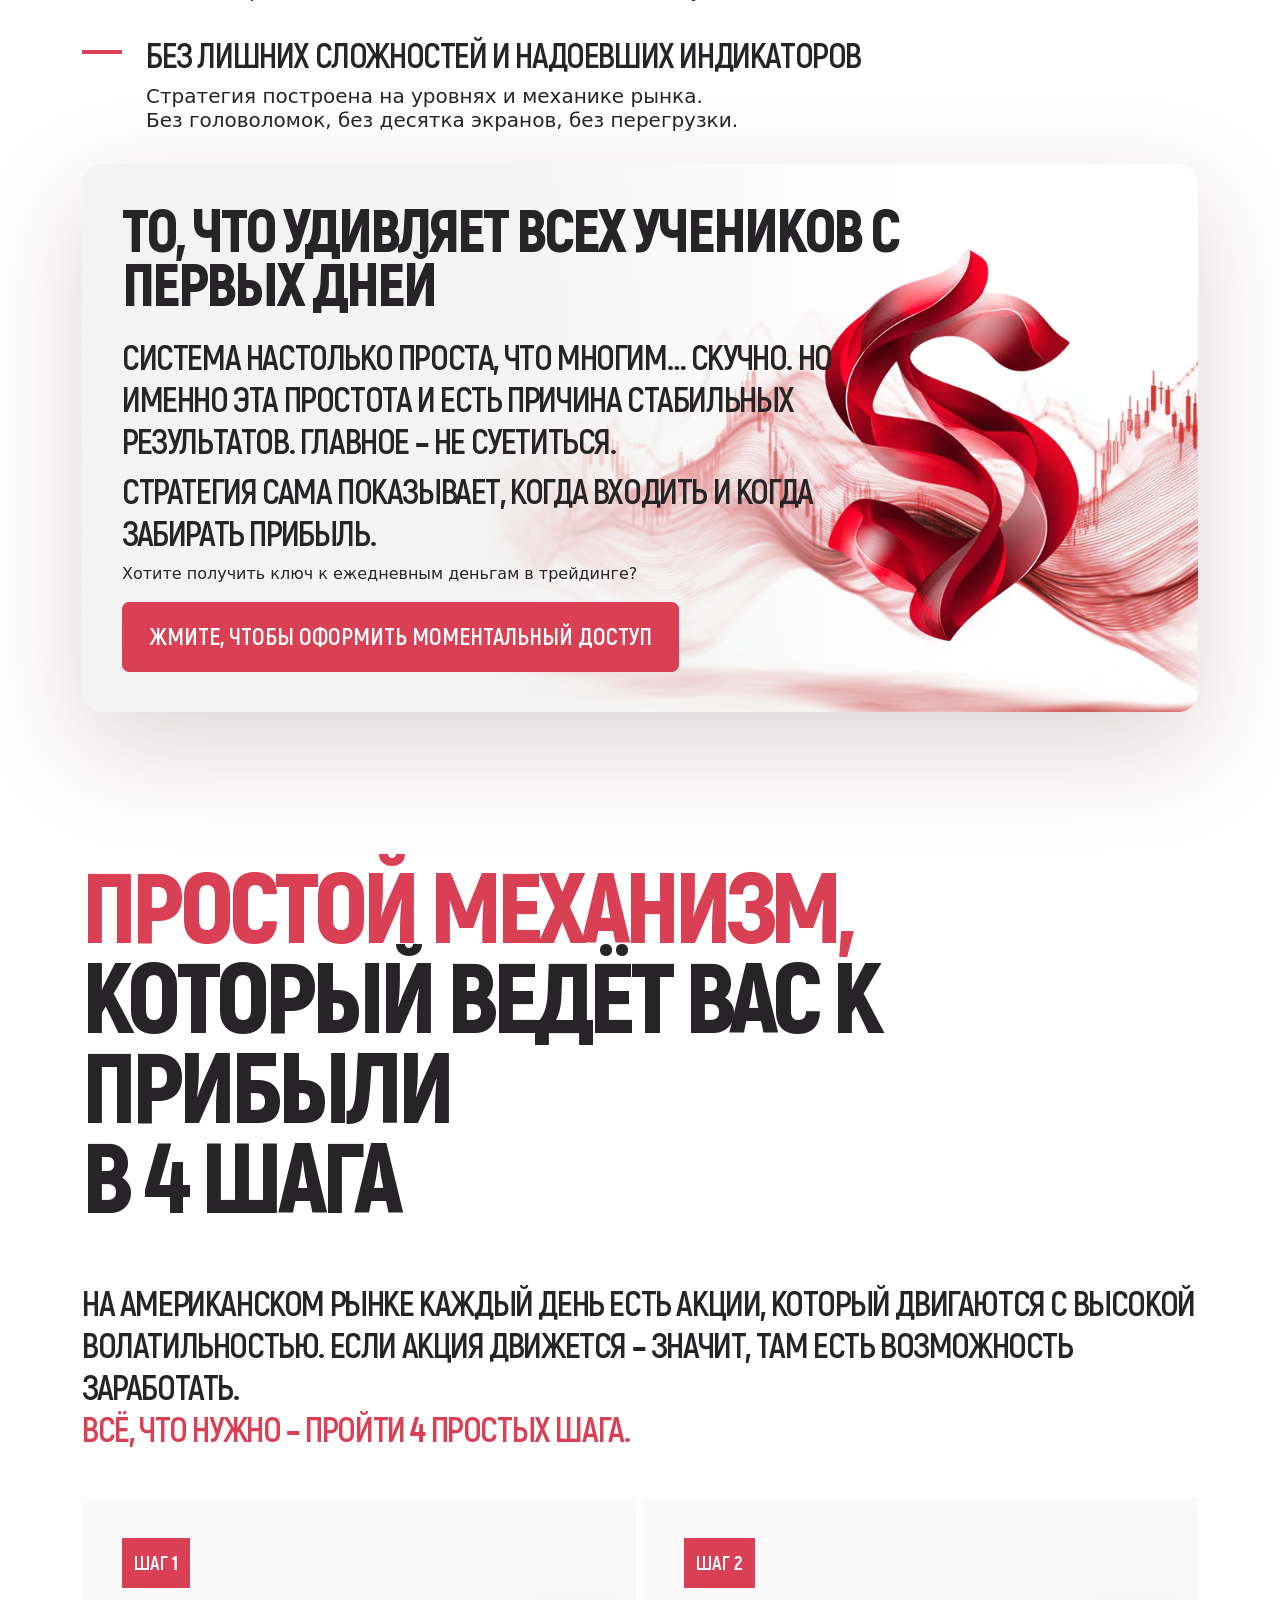
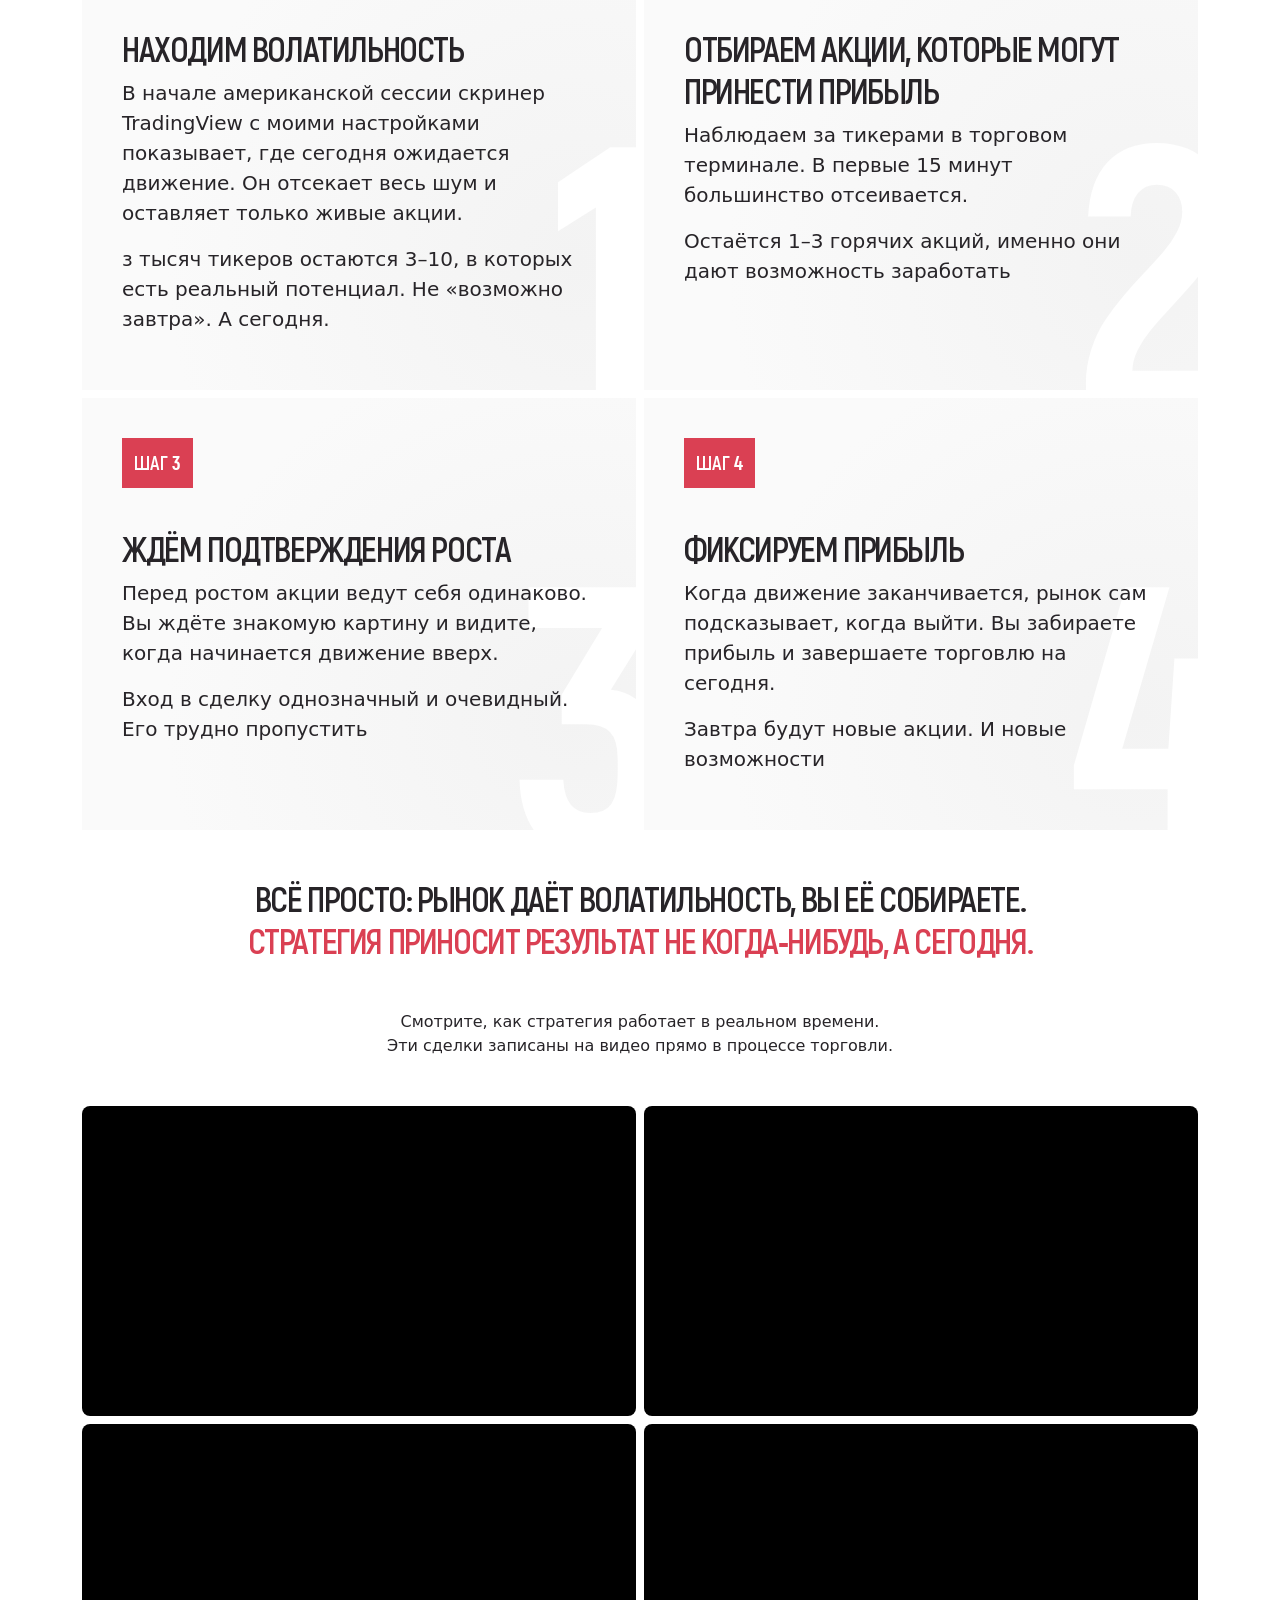
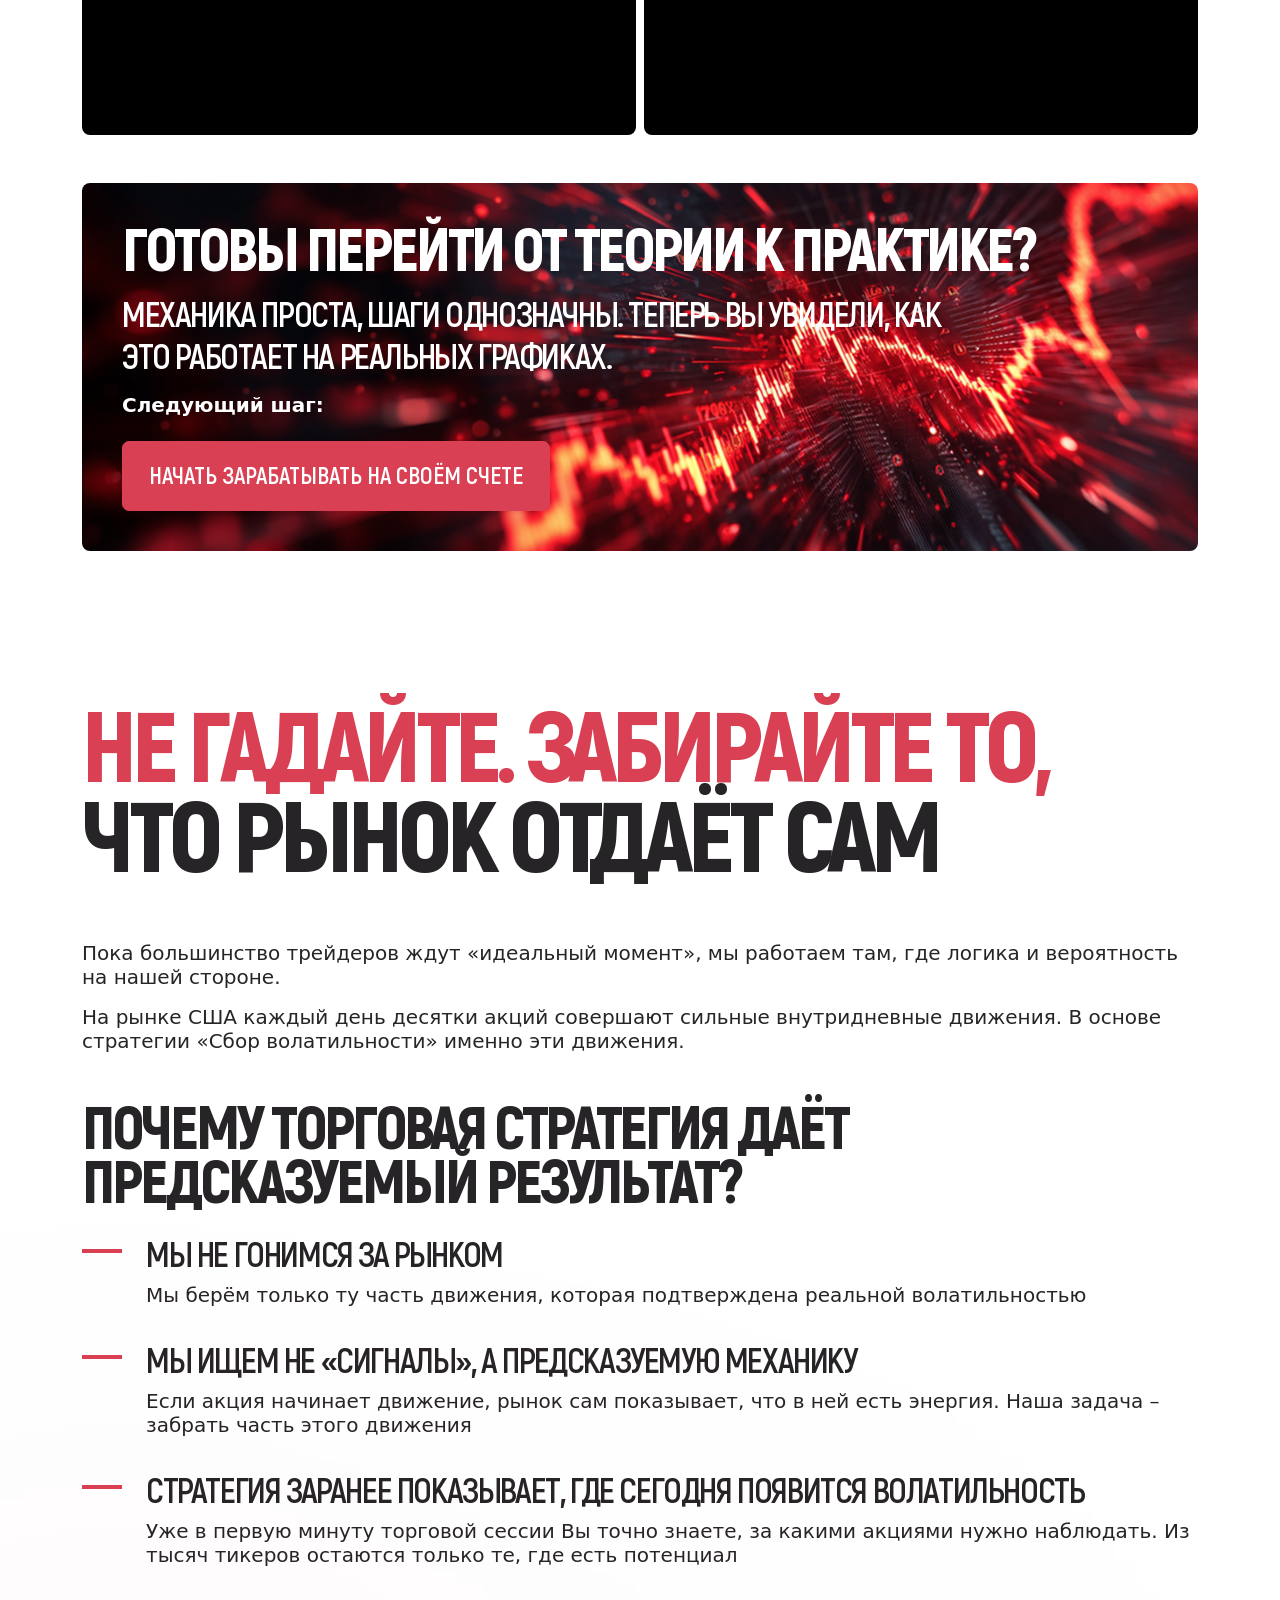
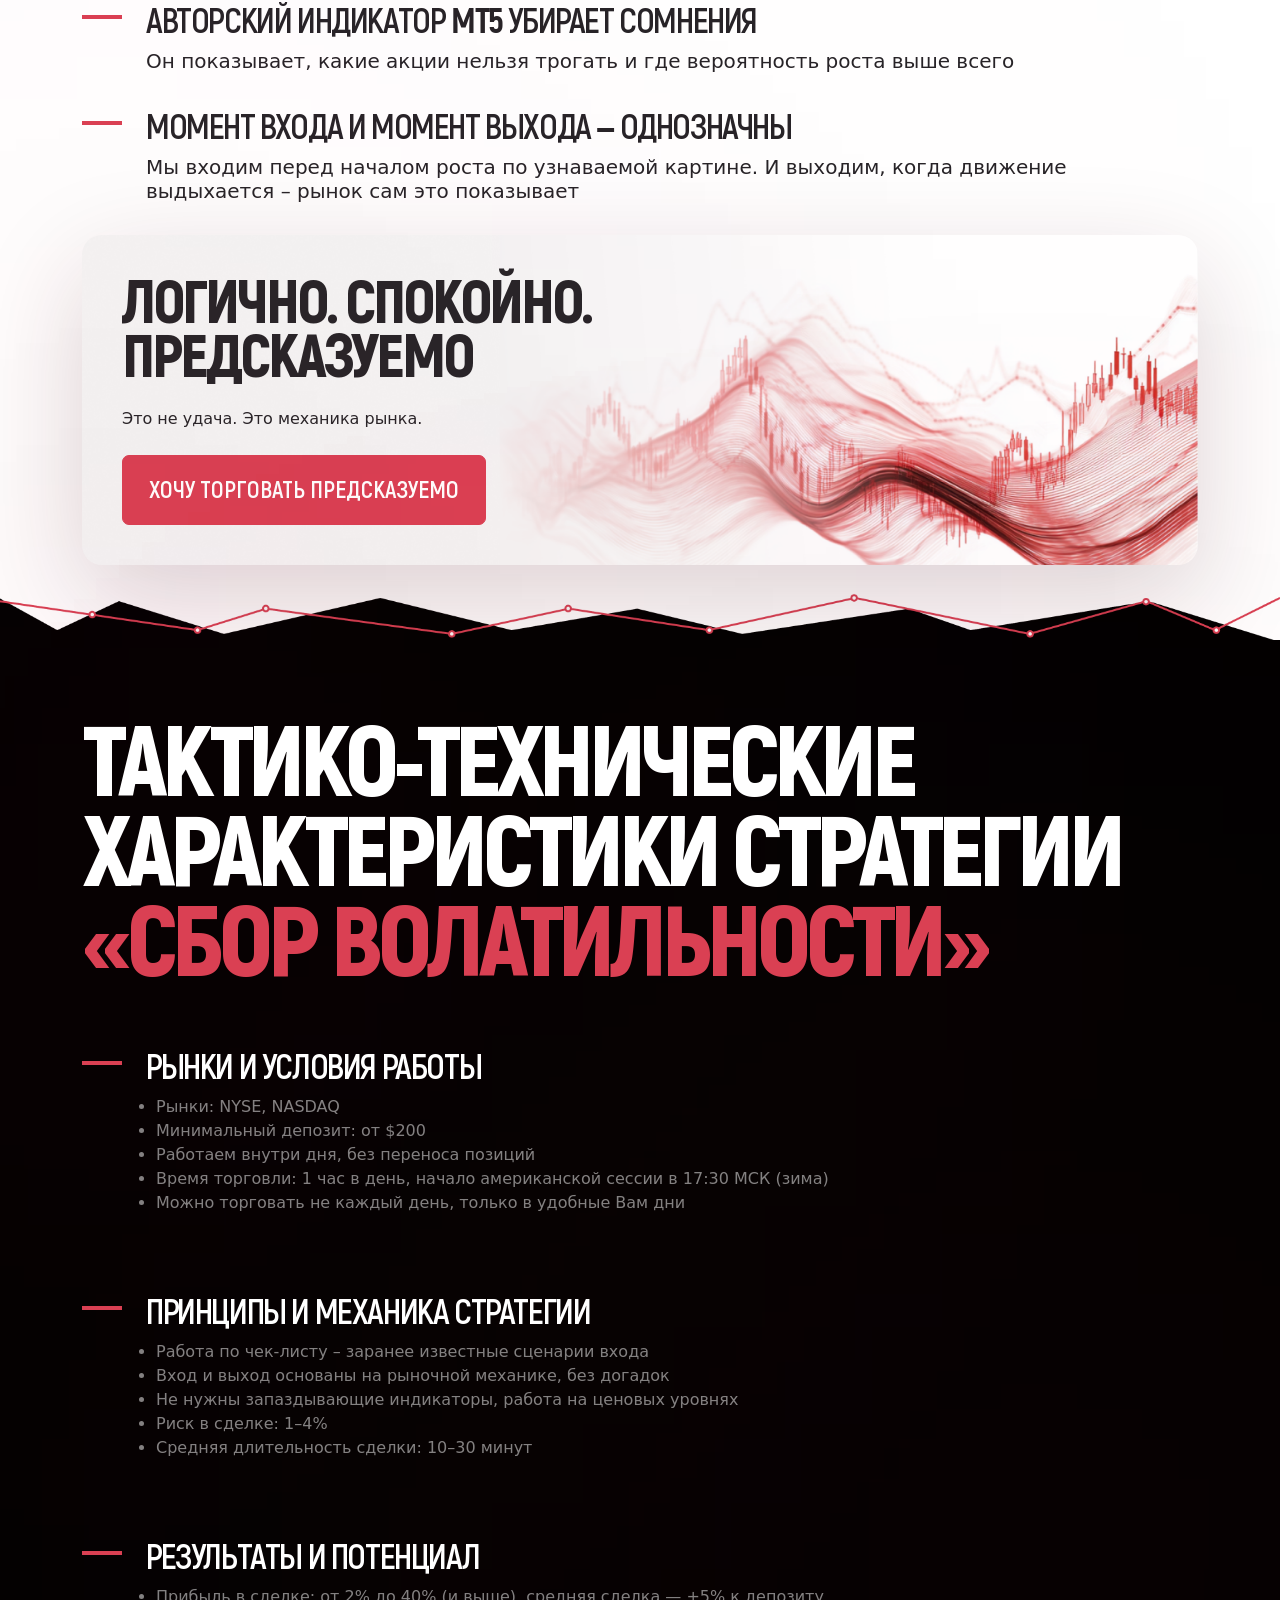
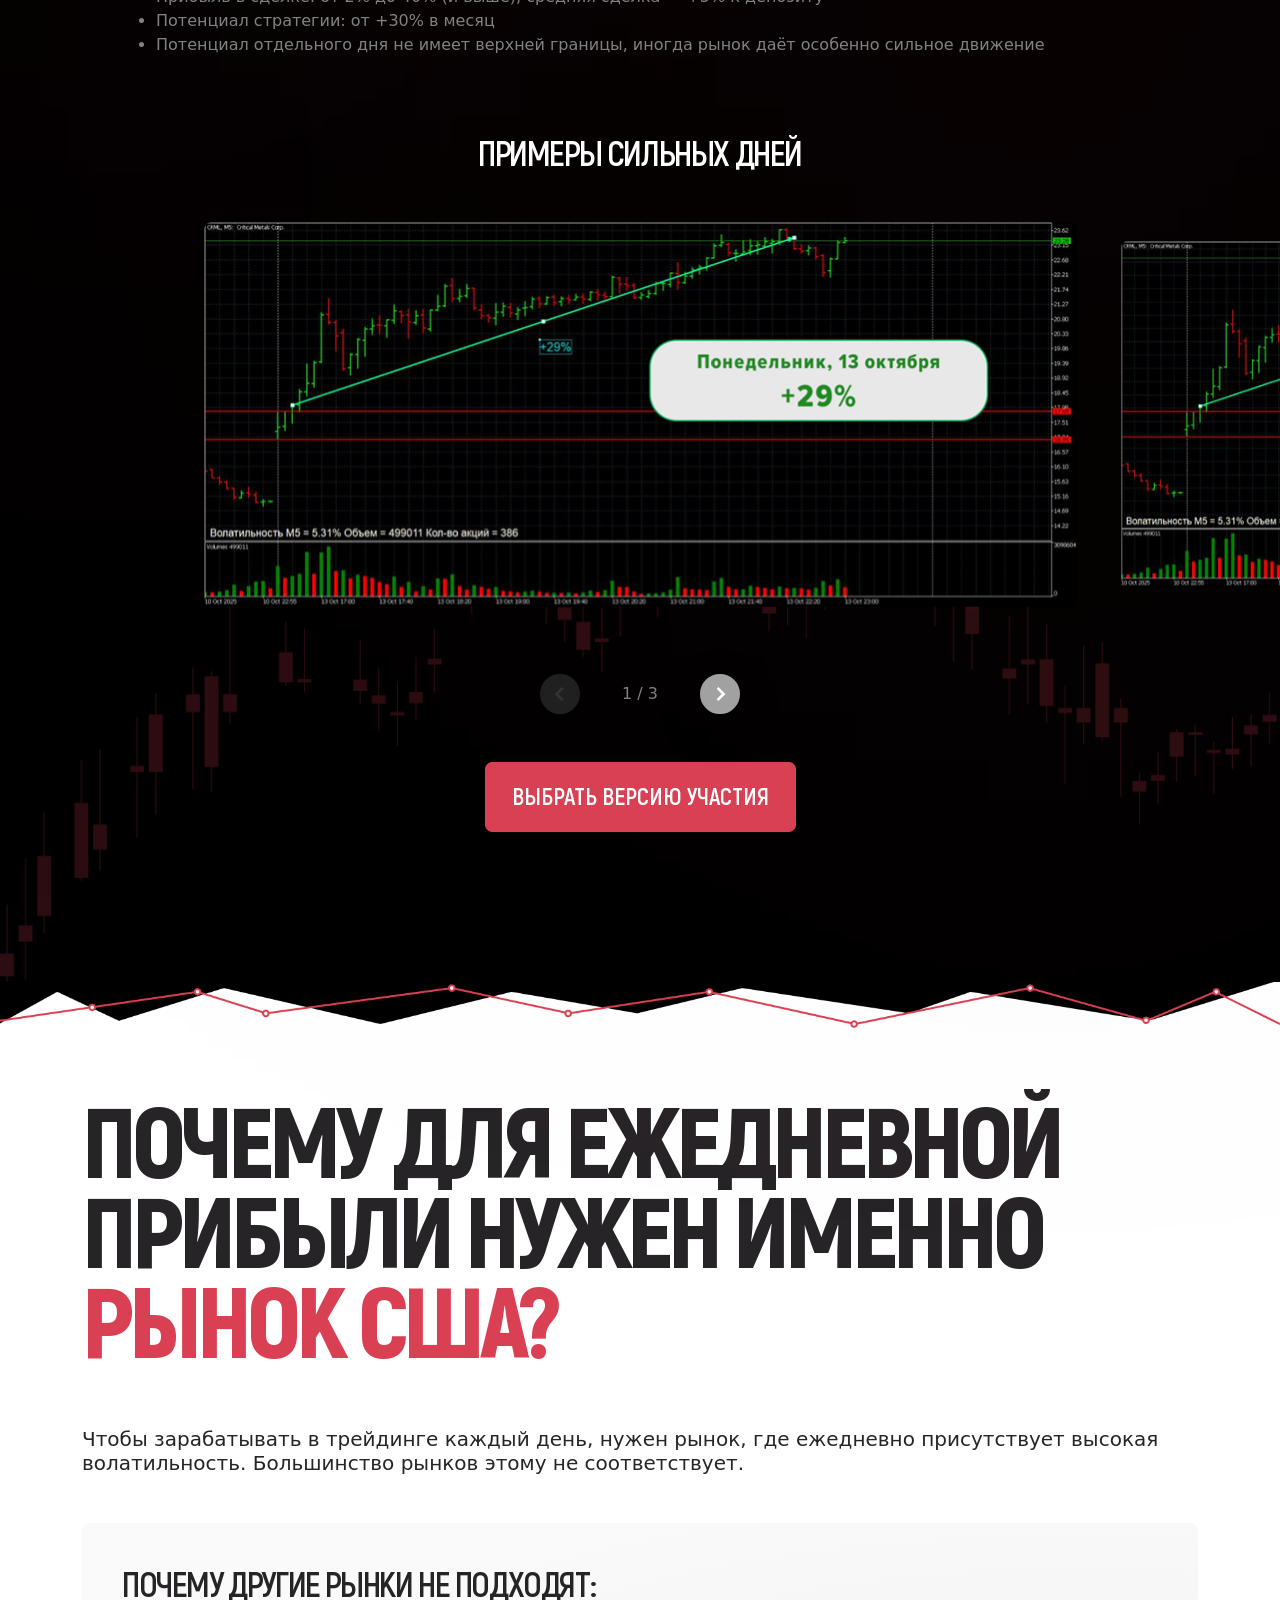
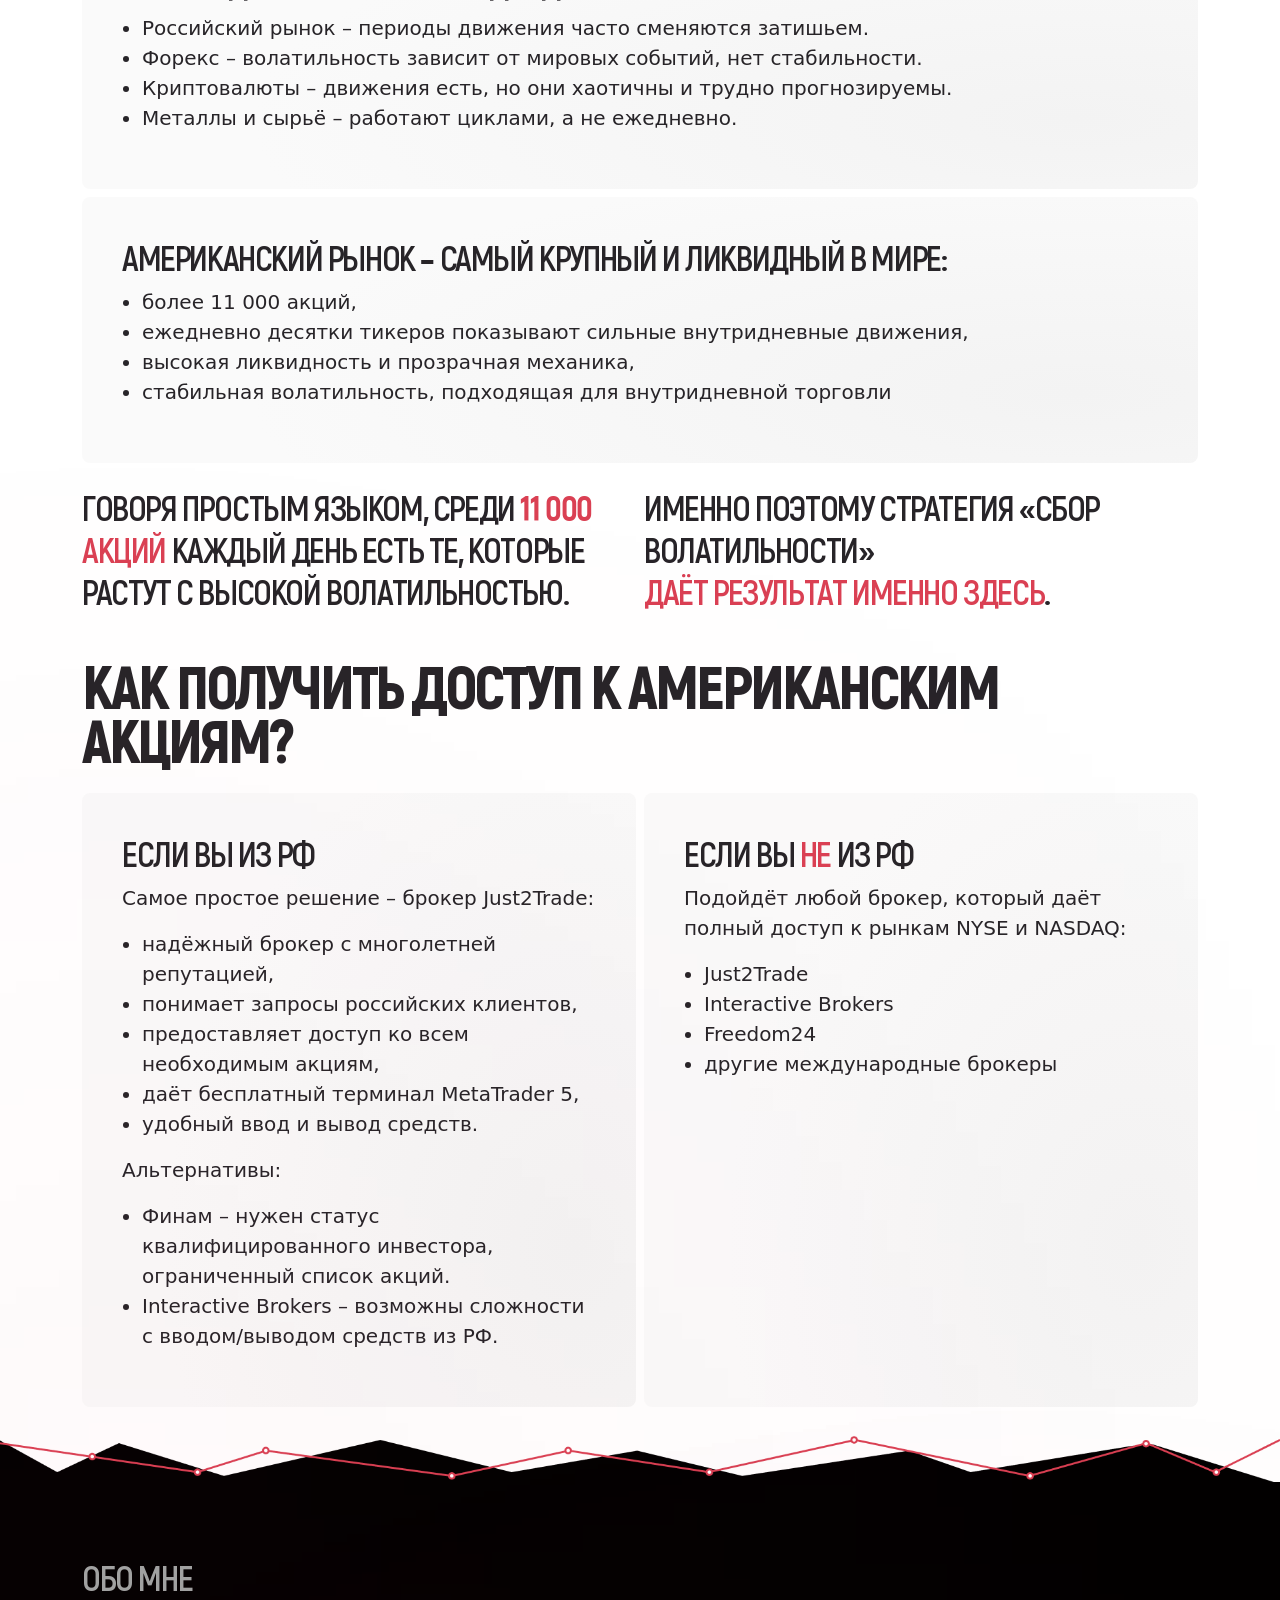
==== commit 9e140e79: "feat: add sections" ====
--- a/public/index.html
+++ b/public/index.html
@@ -2,7 +2,7 @@
 <html lang="ru">
 	<head>
 		<meta charset="utf-8">
-		<title>Главная</title>
+		<title>Сбор волатильности</title>
 		<meta name="description" content="о чем страница">
 		<meta http-equiv="X-UA-Compatible" content="IE=edge">
 		<meta name="viewport" content="width=device-width,initial-scale=1.0,  shrink-to-fit=no, viewport-fit=cover">
@@ -23,239 +23,1202 @@
 	</head>
 	<body class="main-page" data-bg="main.jpg">
 		<div class="main-wrapper">
-			<script>addBlock(`header`)</script>
-			<div id="headerWrap"></div>
+			<!-- start topLine-->
+			<div class="topLine section" id="topLine">
+				<div class="container">
+					<div class="topLine__row row">
+						<div class="col-auto">
+							<div class="topLine__logo">
+								<svg width="30" height="26" viewBox="0 0 30 26" fill="none" xmlns="http://www.w3.org/2000/svg">
+									<path fill-rule="evenodd" clip-rule="evenodd" d="M12.8948 0.112088C9.97445 0.474633 7.30197 1.67077 5.11637 3.59348C2.38099 5.99991 0.672099 9.20686 0.193504 12.8316C-0.114646 15.1659 0.152596 17.5863 0.97475 19.908C1.24314 20.6659 1.92827 22.0408 2.40849 22.7853C2.79872 23.3903 3.3936 24.1738 3.90016 24.7501L4.13195 25.0137L4.16934 24.5638C4.24257 23.6829 4.44544 22.9738 4.8033 22.3478C5.00685 21.9918 5.68155 21.3205 6.05921 21.0983C6.33824 20.934 6.37522 20.8926 6.3891 20.7282C6.4056 20.5322 6.40062 20.524 5.79511 19.7483C5.43772 19.2905 5.07677 18.5585 4.9288 17.9915C4.78994 17.4593 4.73704 16.3405 4.82273 15.7468C4.9046 15.179 5.10165 14.389 5.27273 13.9425C5.52462 13.285 6.06989 12.202 6.42246 11.659L6.76634 11.1294V9.99535C6.76634 9.37163 6.78168 8.8613 6.80044 8.8613C6.81919 8.8613 8.22753 9.33032 9.93013 9.90352C11.6327 10.4768 13.1789 10.9794 13.3662 11.0206C13.8103 11.1182 14.8228 11.1173 15.2257 11.019C15.3985 10.9768 16.9129 10.4769 18.5911 9.90799L21.6422 8.87375V9.98449V11.0953L21.9778 11.5621C22.8181 12.7313 23.4227 14.0054 23.7474 15.2917C23.9054 15.9178 23.918 16.0302 23.915 16.7936C23.9125 17.4644 23.8908 17.6985 23.799 18.0447C23.6361 18.6592 23.2769 19.3544 22.8228 19.9346C22.4667 20.3894 22.4282 20.4611 22.4405 20.6466C22.4534 20.8427 22.4728 20.8637 22.8342 21.0725C24.0452 21.7723 24.6909 22.9244 24.8147 24.6062C24.8346 24.877 24.8624 25.0986 24.8764 25.0986C24.8904 25.0986 25.0376 24.9489 25.2035 24.7659C28.2912 21.3583 29.6123 16.8505 28.865 12.2729C28.4003 9.42604 27.0544 6.7028 25.0807 4.61595C22.8857 2.29502 20.2328 0.833025 17.1637 0.252953C16.4843 0.124545 16.3072 0.113419 14.7543 0.101813C13.8324 0.0949452 12.9956 0.0995769 12.8948 0.112088ZM14.8282 3.53886C15.1893 3.5865 16.6577 4.06473 23.1086 6.23553C24.8361 6.81683 25.0196 6.92778 24.7212 7.21036C24.6464 7.28116 22.9716 7.86896 20.0201 8.86028C15.3481 10.4295 15.2001 10.4757 14.6469 10.5375C13.9734 10.6127 13.697 10.5342 8.92255 8.91102C6.43194 8.06428 4.32093 7.32817 4.23147 7.2752C4.03159 7.15691 3.99434 6.97319 4.14357 6.84164C4.26839 6.73154 4.43659 6.67218 9.64681 4.89822C13.8845 3.45533 13.9884 3.42807 14.8282 3.53886ZM8.28535 12.8776C8.28535 12.9491 8.31123 13.0238 8.34287 13.0436C8.3745 13.0635 8.46879 13.1894 8.55239 13.3234C8.78762 13.7004 8.76772 13.9897 8.48178 14.3476C8.03398 14.908 7.95908 15.0162 7.80131 15.3296C7.56125 15.8066 7.44623 16.2332 7.4137 16.767C7.31339 18.4124 8.35806 19.7845 9.93458 20.0782C10.9901 20.2749 12.1287 19.901 12.9443 19.0899L13.2504 18.7855L13.2844 19.0805C13.3565 19.7042 13.7939 20.6077 14.3294 21.2389L14.5101 21.4519L14.7107 21.2174C15.221 20.6211 15.6668 19.7838 15.7481 19.2692C15.8278 18.764 15.7925 18.7732 16.1967 19.1536C17.265 20.1589 18.7741 20.4119 20.0184 19.7943C20.3091 19.65 20.5151 19.4929 20.8105 19.19C21.431 18.5538 21.6946 17.8844 21.6946 16.9446C21.6946 16.0713 21.402 15.2901 20.8038 14.566C20.6375 14.3645 20.4751 14.1501 20.4432 14.0894C20.3164 13.8487 20.4129 13.4879 20.7038 13.1145C20.9762 12.7651 20.9155 12.7258 20.1611 12.7637C18.9522 12.8243 17.7722 13.1115 16.8495 13.5696C16.1027 13.9403 15.6691 14.3559 15.3565 15.0003C14.9737 15.7898 14.9029 16.5127 15.1222 17.3935C15.1576 17.5353 15.1537 17.5388 15.0187 17.4867C14.836 17.4161 14.1739 17.4167 14.0437 17.4876C13.9225 17.5535 13.921 17.5345 14.0215 17.1978C14.1217 16.862 14.1205 16.1187 14.019 15.6811C13.6545 14.1097 12.232 13.1804 9.64723 12.8253C9.34474 12.7837 8.91454 12.7492 8.6913 12.7487C8.29557 12.7476 8.28535 12.7509 8.28535 12.8776ZM10.5199 14.2359C9.88655 14.9483 9.8644 16.0097 10.4685 16.6914C11.3847 17.7251 13.0519 16.8036 13.0519 15.2635C13.0519 14.935 13.1037 14.9358 13.2702 15.2667C13.5111 15.7457 13.5912 16.4548 13.4667 17.0066C13.2245 18.0804 12.2969 18.9776 11.1781 19.2205C10.8033 19.3017 10.69 19.3058 10.34 19.2506C8.59267 18.9748 7.75862 17.1503 8.63274 15.5159C8.96357 14.8974 9.5662 14.3746 10.2267 14.1332C10.6813 13.9671 10.7403 13.9878 10.5199 14.2359ZM18.9368 14.1535C19.7979 14.4829 20.4255 15.1651 20.7291 16.1016C20.8571 16.4963 20.8565 17.2009 20.7278 17.5922C20.5491 18.1354 20.123 18.6861 19.6735 18.9548C19.4276 19.1017 18.7289 19.2962 18.4518 19.2949C18.126 19.2933 17.5429 19.143 17.2016 18.9727C16.1119 18.4288 15.4153 17.1299 15.6124 16.0091C15.6772 15.6408 15.846 15.212 16.0056 15.0102C16.0857 14.909 16.0883 14.9143 16.0593 15.1167C16.0197 15.3929 16.1573 15.9911 16.3289 16.2886C16.8891 17.2602 18.1299 17.4151 18.7459 16.5905C19.2284 15.9444 19.1652 14.8692 18.6065 14.2225C18.4005 13.984 18.4608 13.9714 18.9368 14.1535Z" fill="var(--bs-primary)"></path>
+								</svg>
+							</div>
+						</div>
+						<div class="col">Бесплатно! Пошаговый онлайн курс: первые деньги на Forex</div>
+					</div>
+				</div>
+			</div>
+			<!-- end topLine-->
 			<main>
-				<svg class="icon icon-truck ">
-					<use xlink:href="img/svg/sprite.svg#truck"></use>
-				</svg>
 				<!-- start headerBlock-->
-				<div class="headerBlock section" id="headerBlock">
-					<div class="container">
-						<div class="section-title text-center">
-							<h2>headerBlock ds dfsdfdsfsd</h2>
-							<svg class="icon icon-telegram ">
-								<use xlink:href="img/svg/sprite.svg#telegram"></use>
-							</svg>
-							<svg class="iconC iconC-telegram ">
-								<use xlink:href="img/svg/spriteC.svg#telegram"></use>
-							</svg>
-						</div>
-						<div class="row"></div>
+				<div class="headerBlock" id="headerBlock">
+					<div class="container section">
+						<div class="section-title">
+							<h1>Сбор<br/><span class="text-primary">волатильности</span></h1>
+						</div>
+						<div class="headerBlock__row">
+							<div class="headerBlock__item">Деньги каждый <br> день за 1 час
+							</div>
+							<div class="headerBlock__item"><span class="text-primary">Простой</span> пошаговый сценарий торговли
+							</div>
+							<div class="headerBlock__item">Результат сразу,  даже у новичков
+							</div>
+						</div><a class="btn btn-primary" href="#sForm">Получить торговую стратегию</a><img class="head-img" src="img/header-img.png" alt=""/>
 					</div>
 				</div>
 				<!-- end headerBlock-->
-				<!-- start sCatalog-->
-				<div class="sCatalog section">
+				<!-- start sEveryDay-->
+				<section class="sEveryDay section" id="sEveryDay">
 					<div class="container">
-						<div class="section-title text-center">
-							<h2>sCatalog</h2>
-							<p>Выкупаем проблемные автомобили в день обращения</p>
-						</div>
-						<div class="sCatalog__row row">
-							<div class="sCatalog__col col-3">
-								<article class="product-item">
-									<a class="product-item__img-wrap" href="#">
-										<div class="img-wrap-center"> <img src="img/prod-1.jpg" alt="" loading="lazy"/>
-										</div>
-									</a>
-									<div class="product-item__caption">
-										<div class="product-item__title">
-										</div>
-										<div class="product-item__text">
-										</div>
-										<div class="product-item__price">
-										</div>
-										<a class="product-item__btn" href="#">
-										</a>
-									</div>
-								</article>
-								<!-- /.product-item-->
-							</div>
-							<div class="sCatalog__col col-3">
-								<article class="product-item">
-									<a class="product-item__img-wrap" href="#">
-										<div class="img-wrap-center"> <img src="img/prod-2.jpg" alt="" loading="lazy"/>
-										</div>
-									</a>
-									<div class="product-item__caption">
-										<div class="product-item__title">
-										</div>
-										<div class="product-item__text">
-										</div>
-										<div class="product-item__price">
-										</div>
-										<a class="product-item__btn" href="#">
-										</a>
-									</div>
-								</article>
-								<!-- /.product-item-->
-							</div>
-							<div class="sCatalog__col col-3">
-								<article class="product-item">
-									<a class="product-item__img-wrap" href="#">
-										<div class="img-wrap-center"> <img src="img/prod-3.jpg" alt="" loading="lazy"/>
-										</div>
-									</a>
-									<div class="product-item__caption">
-										<div class="product-item__title">
-										</div>
-										<div class="product-item__text">
-										</div>
-										<div class="product-item__price">
-										</div>
-										<a class="product-item__btn" href="#">
-										</a>
-									</div>
-								</article>
-								<!-- /.product-item-->
-							</div>
-							<div class="sCatalog__col col-3">
-								<article class="product-item">
-									<a class="product-item__img-wrap" href="#">
-										<div class="img-wrap-center"> <img src="img/prod-4.jpg" alt="" loading="lazy"/>
-										</div>
-									</a>
-									<div class="product-item__caption">
-										<div class="product-item__title">
-										</div>
-										<div class="product-item__text">
-										</div>
-										<div class="product-item__price">
-										</div>
-										<a class="product-item__btn" href="#">
-										</a>
-									</div>
-								</article>
-								<!-- /.product-item-->
-							</div>
-							<div class="sCatalog__col col-3">
-								<article class="product-item">
-									<a class="product-item__img-wrap" href="#">
-										<div class="img-wrap-center"> <img src="img/prod-5.jpg" alt="" loading="lazy"/>
-										</div>
-									</a>
-									<div class="product-item__caption">
-										<div class="product-item__title">
-										</div>
-										<div class="product-item__text">
-										</div>
-										<div class="product-item__price">
-										</div>
-										<a class="product-item__btn" href="#">
-										</a>
-									</div>
-								</article>
-								<!-- /.product-item-->
-							</div>
-							<div class="sCatalog__col col-3">
-								<article class="product-item">
-									<a class="product-item__img-wrap" href="#">
-										<div class="img-wrap-center"> <img src="img/prod-6.jpg" alt="" loading="lazy"/>
-										</div>
-									</a>
-									<div class="product-item__caption">
-										<div class="product-item__title">
-										</div>
-										<div class="product-item__text">
-										</div>
-										<div class="product-item__price">
-										</div>
-										<a class="product-item__btn" href="#">
-										</a>
-									</div>
-								</article>
-								<!-- /.product-item-->
-							</div>
-							<div class="sCatalog__col col-3">
-								<article class="product-item">
-									<a class="product-item__img-wrap" href="#">
-										<div class="img-wrap-center"> <img src="img/prod-7.jpg" alt="" loading="lazy"/>
-										</div>
-									</a>
-									<div class="product-item__caption">
-										<div class="product-item__title">
-										</div>
-										<div class="product-item__text">
-										</div>
-										<div class="product-item__price">
-										</div>
-										<a class="product-item__btn" href="#">
-										</a>
-									</div>
-								</article>
-								<!-- /.product-item-->
-							</div>
-							<div class="sCatalog__col col-3">
-								<article class="product-item">
-									<a class="product-item__img-wrap" href="#">
-										<div class="img-wrap-center"> <img src="img/prod-8.jpg" alt="" loading="lazy"/>
-										</div>
-									</a>
-									<div class="product-item__caption">
-										<div class="product-item__title">
-										</div>
-										<div class="product-item__text">
-										</div>
-										<div class="product-item__price">
-										</div>
-										<a class="product-item__btn" href="#">
-										</a>
-									</div>
-								</article>
-								<!-- /.product-item-->
+						<div class="section-title">
+							<h2>Ежедневные <br/><span>деньги с рынка</span></h2>
+						</div>
+						<div class="h3 ttu mb-5">Как выглядит торговый день трейдера, <span class="text-primary">который собирает волатильность?</span></div>
+						<div class="def-swiper def-swiper-js">
+							<div class="sEveryDay__slider sEveryDay__slider--js swiper">
+								<div class="swiper-wrapper">
+										<div class="sEveryDay__slide swiper-slide"><img src="img/sEveryDay-i-1.svg" alt="" loading="lazy"/>
+											<p>У Вас есть короткий список акций, в которых сегодня с высокой вероятностью будет сильное движение, часть из них пойдёт в рост</p>
+										</div>
+										<div class="sEveryDay__slide swiper-slide"><img src="img/sEveryDay-i-2.svg" alt="" loading="lazy"/>
+											<p>Вы точно знаете, как акция ведёт себя перед стартом этого роста</p>
+										</div>
+										<div class="sEveryDay__slide swiper-slide"><img src="img/sEveryDay-i-3.svg" alt="" loading="lazy"/>
+											<p>Вы просто ждёте знакомую картину, входите в сделку по чек-листу и забираете деньги в течение одного часа.</p>
+										</div>
+										<div class="sEveryDay__slide swiper-slide"><img src="img/sEveryDay-i-4.svg" alt="" loading="lazy"/>
+											<p>Закрываете терминал  и идёте по своим делам</p>
+										</div>
+										<div class="sEveryDay__slide swiper-slide"><img src="img/sEveryDay-i-5.svg" alt="" loading="lazy"/>
+											<p>На следующий день у Вас уже новый список акций, и Вы повторяете всё снова</p>
+										</div>
+								</div>
+							</div>
+						</div>
+					</div>
+				</section>
+				<!-- end sEveryDay-->
+				<!-- start sMyName-->
+				<section class="sMyName section" id="sMyName">
+					<div class="container">
+						<div class="section-title">
+							<div class="row">
+								<div class="col-xxl-8 col-lg-6">
+									<h2>Меня зовут <span>Станислав Добровский</span></h2>
+								</div>
+								<div class="col">
+									<p> <span>Уже 6 лет я каждый день заранее даю список акций, </span>в которых сегодня ожидается движение. И показываю, как забрать свою часть этого движения.</p>
+								</div>
+							</div>
+						</div>
+						<div class="text-center h6 fw-500 mb-5"> Вот акции, которые я давал в течение одного месяца. <br> Посмотрите, здесь каждый день есть деньги.</div>
+						<div class="def-slider def-swiper-js">
+							<div class="swiper">
+								<div class="swiper-wrapper">
+									<div class="swiper-slide" data-fancybox="modal-slider-rev" data-src="img/slide.png"><img src="img/slide.png" alt="" loading="lazy"/>
+									</div>
+									<div class="swiper-slide" data-fancybox="modal-slider-rev" data-src="img/slide.png"><img src="img/slide.png" alt="" loading="lazy"/>
+									</div>
+									<div class="swiper-slide" data-fancybox="modal-slider-rev" data-src="img/slide.png"><img src="img/slide.png" alt="" loading="lazy"/>
+									</div>
+								</div>
+							</div>
+							<div class="control-wrap">
+								<div class="swiper-button-hand swiper-button-hand-prev swiper-button-prev">
+									<svg class="icon icon-chevron-left ">
+										<use xlink:href="img/svg/sprite.svg#chevron-left"></use>
+									</svg>
+								</div>
+								<div class="swiper-button-hand swiper-button-hand-next swiper-button-next">
+									<svg class="icon icon-chevron-right ">
+										<use xlink:href="img/svg/sprite.svg#chevron-right"></use>
+									</svg>
+								</div>
+								<div class="swiper-pagination"></div>
+							</div>
+						</div>
+						<div class="text-center my-5 h3 ttu">Мечтаете зарабатывать каждый день на движении рынка?
+							<div class="text-primary">Читайте дальше внимательно, я покажу, как это делать пошагово</div>
+						</div>
+					</div>
+				</section>
+				<!-- start sKnowBefore-->
+				<section class="sKnowBefore dark-bg section" id="sKnowBefore">
+					<div class="container">
+						<div class="section-title">
+							<h2><span class="text-primary">Как знать заранее, </span><br/>какие акции сегодня  вырастут?</h2>
+						</div>
+						<p style="color: #a1a1a1; max-width: 990px">Каждый день на рынке США появляются десятки акций, которые “взрываются” по волатильности – двигаются и дают возможность заработать уже в первые 30–60 минут торгов.</p>
+						<div class="sKnowBefore__block">
+							<div class="h3"> <span class="text-primary">Волатильность </span>– это момент, когда  рынок готов платить.</div>
+							<p><span>Это энергия</span>, которую можно превращать в деньги.<br/>И она появляется <span>каждый день</span>.<br/>Я знаю, как <span>находить такие акции заранее</span>, в самом начале торговой сессии.<br/>И как <span>спокойно забирать рост</span>, когда он уже начался.</p>
+						</div>
+						<ul>
+							<li>Каждый день <br/>новый список <br/>акций</li>
+							<li>Каждый день<br/>новая возможность <br/>получить профит</li>
+							<li>Никаких догадок. <br/>Никаких <br/>«мне кажется»</li>
+						</ul>
+						<div class="text-center mb-5">
+							<p style="color: #a1a1a1">Я не предсказываю будущее. Я просто вижу, какая акция даёт возможность заработать. <br> Вижу момент, когда она начинает расти. И присоединяюсь к этому движению.</p>
+							<div class="h3 ttu">Это даёт возможность торговать спокойно, предсказуемо и стабильно, шаг за шагом.</div>
+						</div>
+						<div class="sKnowBefore__footer-row row">
+							<div class="col">
+								<div class="h3 ttu">Когда я разрабатывал эту систему, я хотел убрать всё лишнее: догадки, стресс, импульсивность. Получилось просто и красиво. Каждый день рынок даёт шанс. Нужно лишь знать, где он начинается. И забрать своё</div>
+							</div>
+							<div class="col-md-auto text-center"><img src="img/author.png" alt="" loading="lazy"/>
+							</div>
+						</div>
+					</div>
+				</section>
+				<!-- end sKnowBefore-->
+				<!-- start sStudy-->
+				<section class="sStudy section" id="sStudy">
+					<div class="container">
+						<div class="section-title">
+							<h2><span class="text-primary">Научитесь превращать</span><br/>волатильность в ежедневные деньги</h2>
+						</div>
+						<div class="sStudy__group mb-5">
+							<div class="h3 ttu mb-4">Приглашаю Вас на онлайн-практикум <span class="text-primary">«Сбор волатильности»</span>— </div>
+							<div class="h6 fw-400">это простая, логичная и предсказуемая методика, построенная на одном принципе:</div>
+						</div>
+						<div class="sStudy__group mb-5">
+							<div class="h3 ttu mb-4">Если акция движется — <span class="text-primary">забери движение</span></div>
+							<div class="h6 fw-400">Вы сможете забирать 5–10% в день на американских акциях, не пытаясь угадать рынок и не проводя жизнь у монитора.</div>
+						</div>
+						<div class="h25 mb-5">Почему эта методика работает для всех, 
+							<div class="text-primary">даже для новичков?</div>
+						</div>
+						<ul>
+							<li> 
+								<div class="h3">Простая система, доступная каждому</div>
+								<div class="h6 fw-400">Вы заранее знаете, в каких акциях сегодня появится волатильность. Без догадок, без «интуиции», без магии.</div>
+							</li>
+							<li> 
+								<div class="h3"> Готовые сценарии торговли и работа по чек-листу.</div>
+								<div class="h6 fw-400">Прописанные сценарии поведения акции – без двусмысленностей и кривотолков.<br/>Вход и выход по понятным признакам.<br/>Никакого хаоса, только чёткие шаги.</div>
+							</li>
+							<li> 
+								<div class="h3"> Новые акции каждый день с предсказуемым поведением.</div>
+								<div class="h6 fw-400">Акции, отобранные по правилам стратегии, ведут себя одинаково.<br/>Это даёт возможность зарабатывать ежедневно.</div>
+							</li>
+							<li> 
+								<div class="h3"> 1 час в день, и Вы свободны</div>
+								<div class="h6 fw-400">Работа в первые 30–60 минут американской сессии.<br/>Можно торговать не каждый день, а только когда удобно.</div>
+							</li>
+							<li> 
+								<div class="h3">Без лишних сложностей и надоевших индикаторов</div>
+								<div class="h6 fw-400">Стратегия построена на уровнях и механике рынка.<br/>Без головоломок, без десятка экранов, без перегрузки.</div>
+							</li>
+						</ul>
+						<div class="sStudy__block">
+							<div class="h25 mb-4">То, что удивляет всех учеников с первых дней</div>
+							<div class="h3">Система настолько проста, что многим… скучно. Но именно эта простота и есть причина стабильных результатов. Главное – не суетиться.</div>
+							<div class="h3">Стратегия сама показывает, когда входить и когда забирать прибыль.</div>
+							<p>Хотите получить ключ к ежедневным деньгам в трейдинге?</p><a class="btn btn-primary" href="#sForm">Жмите, чтобы оформить моментальный доступ </a><img src="img/study.png" alt="" loading="lazy"/>
+						</div>
+					</div>
+				</section>
+				<!-- end sStudy-->
+				<!-- start sSimple-->
+				<section class="sSimple section" id="sSimple">
+					<div class="container">
+						<div class="section-title">
+							<h2><span class="text-primary">Простой механизм, </span><br/>который ведёт Вас к прибыли <br/>в 4 шага</h2>
+						</div>
+						<div class="h3 ttu mb-5">На американском рынке каждый день есть акции, который двигаются с высокой волатильностью. Если акция движется – значит, там есть возможность заработать.<br/><span class="text-primary">Всё, что нужно – пройти 4 простых шага.</span></div>
+						<div class="sSimple__row row mb-5">
+							<div class="col-lg-6">
+								<div class="sSimple__item h-100">
+									<div class="sSimple__step">Шаг
+									</div>
+									<div class="h3">Находим волатильность</div>
+									<p>В начале американской сессии скринер TradingView с моими настройками показывает, где сегодня ожидается движение. Он отсекает весь шум и оставляет только живые акции.</p>
+									<p>з тысяч тикеров остаются 3–10, в которых есть реальный потенциал. Не «возможно завтра». А сегодня.</p>
+								</div>
+							</div>
+							<div class="col-lg-6">
+								<div class="sSimple__item h-100">
+									<div class="sSimple__step">Шаг
+									</div>
+									<div class="h3">Отбираем акции, которые могут принести прибыль</div>
+									<p>Наблюдаем за тикерами в торговом терминале. В первые 15 минут большинство отсеивается.</p>
+									<p>Остаётся 1–3 горячих акций, именно они дают возможность заработать</p>
+								</div>
+							</div>
+							<div class="col-lg-6">
+								<div class="sSimple__item h-100">
+									<div class="sSimple__step">Шаг
+									</div>
+									<div class="h3">Ждём подтверждения роста</div>
+									<p>Перед ростом акции ведут себя одинаково. Вы ждёте знакомую картину и видите, когда начинается движение вверх.</p>
+									<p>Вход в сделку однозначный и очевидный. Его трудно пропустить</p>
+								</div>
+							</div>
+							<div class="col-lg-6">
+								<div class="sSimple__item h-100">
+									<div class="sSimple__step">Шаг
+									</div>
+									<div class="h3">Фиксируем прибыль</div>
+									<p>Когда движение заканчивается, рынок сам подсказывает, когда выйти. Вы забираете прибыль и завершаете торговлю на сегодня.</p>
+									<p>Завтра будут новые акции. И новые возможности</p>
+								</div>
+							</div>
+						</div>
+						<div class="text-center mb-5">
+							<div class="h3 mb-5">Всё просто: рынок даёт волатильность, Вы её собираете.
+								<div class="text-primary">Стратегия приносит результат не когда-нибудь, а сегодня.</div>
+							</div>
+							<div class="h6-fw-400 mb-4">Смотрите, как стратегия работает в реальном времени.<br> Эти сделки записаны на видео прямо в процессе торговли.</div>
+						</div>
+						<div class="sSimple__video-row row mb-5">
+							<div class="sSimple__col col-md-6">
+								<div class="sSimple__video">
+									<iframe src="https://kinescope.io/e2XNJwJpavG2tdvfcveMaD" loading="lazy" frameborder="0" allow="autoplay; encrypted-media" allowfullscreen="allowfullscreen"></iframe>
+								</div>
+							</div>
+							<div class="sSimple__col col-md-6">
+								<div class="sSimple__video">
+									<iframe src="https://kinescope.io/2CoZJRViBWw4zcEafmSN9V" loading="lazy" frameborder="0" allow="autoplay; encrypted-media" allowfullscreen="allowfullscreen"></iframe>
+								</div>
+							</div>
+							<div class="sSimple__col col-md-6">
+								<div class="sSimple__video">
+									<iframe src="https://kinescope.io/e2XNJwJpavG2tdvfcveMaD" loading="lazy" frameborder="0" allow="autoplay; encrypted-media" allowfullscreen="allowfullscreen"></iframe>
+								</div>
+							</div>
+							<div class="sSimple__col col-md-6">
+								<div class="sSimple__video">
+									<iframe src="https://kinescope.io/2CoZJRViBWw4zcEafmSN9V" loading="lazy" frameborder="0" allow="autoplay; encrypted-media" allowfullscreen="allowfullscreen"></iframe>
+								</div>
+							</div>
+						</div>
+						<div class="sSimple__block">
+							<div class="h25 mb-3">Готовы перейти от теории к практике?</div>
+							<div class="h3 mb-3">Механика проста, шаги однозначны. Теперь Вы увидели, как это работает на реальных графиках.</div>
+							<div class="h6 mb-4">Следующий шаг: </div><a class="btn btn-primary" href="#sForm">Начать зарабатывать на своём счете </a>
+						</div>
+					</div>
+				</section>
+				<!-- end sSimple-->
+				<!-- start sGet-->
+				<section class="sGet section" id="sGet">
+					<div class="container">
+						<div class="section-title">
+							<h2><span class="text-primary">Не гадайте. Забирайте то, </span><br/>что рынок отдаёт сам</h2>
+						</div>
+						<div class="h6 fw-400 mb-3">Пока большинство трейдеров ждут «идеальный момент», мы работаем там, где логика  и вероятность на нашей стороне.</div>
+						<div class="h6 fw-400 mb-5">На рынке США каждый день десятки акций совершают сильные внутридневные движения. В основе стратегии «Сбор волатильности» именно эти движения.</div>
+						<div class="h25 mb-4">Почему торговая стратегия даёт <br> предсказуемый результат?</div>
+						<ul>
+							<li> 
+								<div class="h3">Мы не гонимся за рынком</div>
+								<div class="h6 fw-400">Мы берём только ту часть движения, которая подтверждена реальной волатильностью</div>
+							</li>
+							<li> 
+								<div class="h3"> Мы ищем не «сигналы», а предсказуемую механику</div>
+								<div class="h6 fw-400">Если акция начинает движение, рынок сам показывает, что в ней есть энергия. Наша задача – забрать часть этого движения</div>
+							</li>
+							<li> 
+								<div class="h3">Стратегия заранее показывает, где сегодня появится волатильность</div>
+								<div class="h6 fw-400">Уже в первую минуту торговой сессии Вы точно знаете, за какими акциями нужно наблюдать. Из тысяч тикеров остаются только те, где есть потенциал</div>
+							</li>
+							<li> 
+								<div class="h3"> Авторский индикатор MT5 убирает сомнения</div>
+								<div class="h6 fw-400">Он показывает, какие акции нельзя трогать и где вероятность роста выше всего</div>
+							</li>
+							<li> 
+								<div class="h3">Момент входа и момент выхода — однозначны</div>
+								<div class="h6 fw-400">Мы входим перед началом роста по узнаваемой картине. И выходим, когда движение выдыхается – рынок сам это показывает</div>
+							</li>
+						</ul>
+						<div class="sGet__block">
+							<div class="h25 mb-4">Логично. Спокойно. Предсказуемо</div>
+							<p class="mb-4">Это не удача. Это механика рынка.</p><a class="btn btn-primary" href="#sForm">Хочу торговать предсказуемо</a>
+						</div>
+					</div>
+				</section>
+				<!-- end sGet-->
+				<!-- start sStrategies-->
+				<section class="sStrategies section dark-bg" id="sStrategies">
+					<div class="container">
+						<div class="section-title">
+							<h2>Тактико-технические  характеристики стратегии  <span class="text-primary">«Сбор волатильности»</span></h2>
+						</div>
+						<ul>
+							<li class="main-list-item"> 
+								<div class="h3"> Рынки и условия работы</div>
+								<ul>
+									<li>Рынки: NYSE, NASDAQ</li>
+									<li>Минимальный депозит: от $200</li>
+									<li>Работаем внутри дня, без переноса позиций</li>
+									<li>Время торговли: 1 час в день, начало американской сессии в 17:30 МСК (зима)</li>
+									<li>Можно торговать не каждый день, только в удобные Вам дни</li>
+								</ul>
+							</li>
+							<li class="main-list-item"> 
+								<div class="h3">Принципы и механика стратегии</div>
+								<ul>
+									<li>Работа по чек-листу – заранее известные сценарии входа</li>
+									<li>Вход и выход основаны на рыночной механике, без догадок</li>
+									<li>Не нужны запаздывающие индикаторы, работа на ценовых уровнях</li>
+									<li>Риск в сделке: 1–4%</li>
+									<li>Средняя длительность сделки: 10–30 минут</li>
+								</ul>
+							</li>
+							<li class="main-list-item"> 
+								<div class="h3">Результаты и потенциал</div>
+								<ul>
+									<li>Прибыль в сделке: от 2% до 40% (и выше), средняя сделка — +5% к депозиту</li>
+									<li>Потенциал стратегии: от +30% в месяц</li>
+									<li>Потенциал отдельного дня не имеет верхней границы, иногда рынок даёт особенно сильное движение</li>
+								</ul>
+							</li>
+							<div class="h3 text-center mb-5">Примеры сильных дней</div>
+							<div class="def-slider def-swiper-js">
+								<div class="swiper">
+									<div class="swiper-wrapper">
+										<div class="swiper-slide" data-fancybox="modal-slider-rev" data-src="img/slide.png"><img src="img/slide.png" alt="" loading="lazy"/>
+										</div>
+										<div class="swiper-slide" data-fancybox="modal-slider-rev" data-src="img/slide.png"><img src="img/slide.png" alt="" loading="lazy"/>
+										</div>
+										<div class="swiper-slide" data-fancybox="modal-slider-rev" data-src="img/slide.png"><img src="img/slide.png" alt="" loading="lazy"/>
+										</div>
+									</div>
+								</div>
+								<div class="control-wrap">
+									<div class="swiper-button-hand swiper-button-hand-prev swiper-button-prev">
+										<svg class="icon icon-chevron-left ">
+											<use xlink:href="img/svg/sprite.svg#chevron-left"></use>
+										</svg>
+									</div>
+									<div class="swiper-button-hand swiper-button-hand-next swiper-button-next">
+										<svg class="icon icon-chevron-right ">
+											<use xlink:href="img/svg/sprite.svg#chevron-right"></use>
+										</svg>
+									</div>
+									<div class="swiper-pagination"></div>
+								</div>
+							</div>
+							<div class="text-center pt-3"><a class="btn btn-primary" href="#sForm">Выбрать версию участия</a></div>
+						</ul>
+					</div>
+				</section>
+				<!-- end sStrategies-->
+				<!-- start sWhyEveryday-->
+				<section class="sWhyEveryday section" id="sWhyEveryday">
+					<div class="container">
+						<div class="section-title">
+							<h2>Почему для ежедневной прибыли нужен именно  <span class="text-primary">рынок США?</span></h2>
+						</div>
+						<div class="h6 fw-400 mb-5">Чтобы зарабатывать в трейдинге каждый день, нужен рынок, где ежедневно присутствует высокая волатильность. Большинство рынков этому не соответствует.</div>
+						<div class="sWhyEveryday__row row">
+							<div class="col-12">
+								<div class="sWhyEveryday__item">
+									<div class="h3">Почему другие рынки не подходят:</div>
+									<ul>
+										<li>Российский рынок – периоды движения часто сменяются затишьем.</li>
+										<li>Форекс – волатильность зависит от мировых событий, нет стабильности.</li>
+										<li>Криптовалюты – движения есть, но они хаотичны и трудно прогнозируемы.</li>
+										<li>Металлы и сырьё – работают циклами, а не ежедневно.</li>
+									</ul>
+								</div>
+							</div>
+							<div class="col-12">
+								<div class="sWhyEveryday__item">
+									<div class="h3">Американский рынок – самый крупный и ликвидный в мире:</div>
+									<ul>
+										<li>более 11 000 акций,</li>
+										<li>ежедневно десятки тикеров показывают сильные внутридневные движения,</li>
+										<li>высокая ликвидность и прозрачная механика,</li>
+										<li>стабильная волатильность, подходящая для внутридневной торговли</li>
+									</ul>
+								</div>
+							</div>
+							<div class="col-lg-6 py-3">
+								<div class="h3">Говоря простым языком, среди <span class="text-primary">11 000 акций</span> каждый день есть те, которые растут  с высокой волатильностью.</div>
+							</div>
+							<div class="col-lg-6 py-3">
+								<div class="h3">Именно поэтому стратегия «Сбор волатильности» <br/><span class="text-primary">даёт результат именно здесь</span>.</div>
+							</div>
+							<div class="h25 py-3">Как получить доступ к американским акциям? </div>
+							<div class="col-lg-6">
+								<div class="sWhyEveryday__item h-100">
+									<div class="h3">Если вы из РФ</div>
+									<p>Самое простое решение – брокер Just2Trade:</p>
+									<ul>
+										<li>надёжный брокер с многолетней репутацией,</li>
+										<li>понимает запросы российских клиентов,</li>
+										<li>предоставляет доступ ко всем необходимым акциям,</li>
+										<li>даёт бесплатный терминал MetaTrader 5,</li>
+										<li>удобный ввод и вывод средств.</li>
+									</ul>
+									<p>Альтернативы:</p>
+									<ul>
+										<li>Финам – нужен статус квалифицированного инвестора, ограниченный список акций.</li>
+										<li>Interactive Brokers – возможны сложности с вводом/выводом средств из РФ.</li>
+									</ul>
+								</div>
+							</div>
+							<div class="col-lg-6">
+								<div class="sWhyEveryday__item h-100">
+									<div class="h3">Если вы <span class="text-primary">не</span> из РФ</div>
+									<p>Подойдёт любой брокер, который даёт полный доступ к рынкам NYSE и NASDAQ:</p>
+									<ul>
+										<li>Just2Trade</li>
+										<li>Interactive Brokers</li>
+										<li>Freedom24</li>
+										<li>другие международные брокеры</li>
+									</ul>
+								</div>
+							</div>
+						</div>
+					</div>
+				</section>
+				<!-- end sWhyEveryday-->
+				<!-- start sAuthor-->
+				<section class="sAuthor dark-bg section" id="sAuthor">
+					<div class="container">
+						<div class="h3 mb-5" style="color: #a1a1a1;">Обо мне</div>
+						<div class="sAuthor__caption">
+							<div class="section-title">
+								<div class="h25"><span class="text-primary">Меня зовут Станислав Добровский.</span> Я торгую с 2006 года и научу Вас зарабатывать спокойно.</div>
+							</div>
+							<ul class="mb-5">
+								<li>Эта комбинация помогает мне не только находить лучшие рыночные возможности, но и учить людей работать без стресса, суеты и догадок</li>
+								<li>Я частный трейдер с 20-летним опытом и практикующий психолог</li>
+								<li>Мой путь к стратегии «Сбор волатильности» начался почти 10 лет назад</li>
+								<li>Я искал способ зарабатывать в трейдинге от +30% к депозиту в месяц без нервов и больших затрат времени. Я самостоятельно пришёл к способу находить акции, которые дают движение именно сегодня</li>
+								<li>В 2020 году систематизировал этот подход в пошаговую модель, дающую результат здесь и сейчас, без прогноза и без хаоса</li>
+								<li>В 2025 году составил карту сценариев поведения волатильной акции, на основе которой и родилась торговая стратегия «Сбор волатильности»</li>
+							</ul>
+						</div>
+						<div class="h3 mb-5">Почему мои ученики <span class="text-primary">получают результаты</span> уже во время обучения</div>
+						<ol class="mb-5">
+							<li>Потому что здесь нет случайностей, только механика рынка</li>
+							<li>Потому что мы работаем по готовым сценариям, без догадок</li>
+							<li>Потому что в моём обучении нет сухой теории, только живая практика</li>
+							<li>Потому что для получения результата нужен всего один торговый день</li>
+						</ol><img class="author-img" src="img/autor-block.png" alt="" loading="lazy"/>
+						<div class="h3 mb-5 text-center">Отзывы учеников</div>
+						<div class="def-slider def-swiper-js">
+							<div class="swiper">
+								<div class="swiper-wrapper">
+									<div class="swiper-slide" data-fancybox="modal-slider-rev" data-src="img/slide.png"><img src="img/slide.png" alt="" loading="lazy"/>
+									</div>
+									<div class="swiper-slide" data-fancybox="modal-slider-rev" data-src="img/slide.png"><img src="img/slide.png" alt="" loading="lazy"/>
+									</div>
+									<div class="swiper-slide" data-fancybox="modal-slider-rev" data-src="img/slide.png"><img src="img/slide.png" alt="" loading="lazy"/>
+									</div>
+								</div>
+							</div>
+							<div class="control-wrap">
+								<div class="swiper-button-hand swiper-button-hand-prev swiper-button-prev">
+									<svg class="icon icon-chevron-left ">
+										<use xlink:href="img/svg/sprite.svg#chevron-left"></use>
+									</svg>
+								</div>
+								<div class="swiper-button-hand swiper-button-hand-next swiper-button-next">
+									<svg class="icon icon-chevron-right ">
+										<use xlink:href="img/svg/sprite.svg#chevron-right"></use>
+									</svg>
+								</div>
+								<div class="swiper-pagination"></div>
+							</div>
+						</div>
+					</div>
+				</section>
+				<!-- end sAuthor-->
+				<!-- start sProgram-->
+				<section class="sProgram section" id="sProgram">
+					<div class="container">
+						<div class="section-title">
+							<h2><span class="text-primary">Как Вы будете обучаться: </span>системный подход от первого шага до реальных сделок</h2>
+						</div>
+						<div class="h6 fw-400 mb-5">Чтобы Вы действительно вышли на результат, я собрал обучение по принципу «всё-в-одном». В программе обучения нет лишних материалов, только то, что даёт прибыльную торговлю  в ближайшие дни.</div>
+						<div class="item mb-5">
+							<div class="row">
+								<div class="col">
+									<div class="h3">Вы получите:</div>
+									<ul>
+										<li>онлайн-занятия, где можно задавать вопросы,</li>
+										<li>авторский индикатор для MT5,</li>
+										<li>ек-лист трейдера,</li>
+										<li>открытый Telegram-канал с ежедневной практикой,</li>
+										<li>мастер-группу с работой на реальном рынке,</li>
+										<li>анализ Ваших сделок,</li>
+										<li>поддержку лично от меня,</li>
+										<li>общество единомышленников.</li>
+									</ul>
+								</div>
+								<div class="col-auto">
+									<div class="sProgram__aside h3">Это полноценная система, <span class="text-primary">которая шаг за шагом доведёт Вас до самостоятельной работы по стратегии</span>
+									</div>
+								</div>
+							</div>
+						</div>
+						<div class="h25 mb-5">Программа основного обучения</div>
+						<div class="h6 fw-400 mb-5">Обучение проходит в онлайн-формате. Записи всех занятий остаются с Вами навсегда</div>
+						<div class="dd-group dd-group-js">
+							<div class="dd-group__item">
+								<div class="dd-group__head dd-head-js">
+									<div>
+										<div class="dd-group__title">Первичный отбор акций
+										</div>
+										<div class="text-secondary"></div>
+									</div>
+									<div class="dd-group__arrow">
+									</div>
+								</div>
+								<div class="dd-group__content dd-content-js">
+									<p>Что Вы получите в этом модуле:</p>
+									<ul>
+										<li>Полное понимание, кто такой брокер и как выбрать того, кто даёт полный доступ к NYSE и NASDAQ.</li>
+										<li>Инструкции по открытию торгового счета для резидентов и нерезидентов РФ.</li>
+										<li>Пошаговую настройку торговой платформы: от установки до рабочего шаблона.</li>
+										<li>Умение покупать и продавать акции, правильно выставлять ордера.</li>
+										<li>Решение вопроса задержек котировок и как работать с реальными данными.</li>
+										<li><span class="text-primary">Главный навык первичного отбора акций</span>, который понадобится Вам каждый день.</li>
+										<li><span class="text-primary">Как находить именно те акции, где сегодня появится волатильность?</span></li>
+										<li><span class="text-primary">Обзор скринера TradingView для быстрого отбора акций.</span></li>
+										<li><span class="text-primary">Готовые настройки скринера</span>, чтобы Вы могли использовать его сразу после занятия.</li>
+									</ul>
+									<p>Что это даст Вам:</p>
+									<ul>
+										<li>Вы перестанете теряться в сотнях тикеров и будете видеть <span class="text-primary">конкретный список акций, которые дадут движение сегодня.</span></li>
+										<li>Сможете уверенно работать в терминале и не бояться «не туда нажать».</li>
+										<li>Будете каждый день начинать торговлю правильно, с чёткого, структурированного отбора.</li>
+										<li>Подготовитесь к работе по стратегии так, чтобы уже в первый день реальной торговли всё выглядело знакомо и понятно.</li>
+									</ul>
+								</div>
+							</div>
+							<div class="dd-group__item">
+								<div class="dd-group__head dd-head-js">
+									<div>
+										<div class="dd-group__title">Основы
+										</div>
+										<div class="text-secondary"></div>
+									</div>
+									<div class="dd-group__arrow">
+									</div>
+								</div>
+								<div class="dd-group__content dd-content-js">
+									<p>Что Вы получите в этом модуле:</p>
+									<ul>
+										<li>Поймёте, что такое линии 0 и 1 – ключевые уровни, которые определяют структуру движения цены.</li>
+										<li>Узнаете, что такое «запрещённая зона» и почему в ней категорически нельзя входить в сделки.</li>
+										<li>На наглядных примерах разберём минимум, повышенный минимум, флэт и их значение в контексте волатильности.</li>
+										<li>Получите базовый фундамент, без которого невозможно разобраться в механике рынка.</li>
+									</ul>
+									<p>Что это даст Вам:</p>
+									<ul>
+										<li>Вы начнёте видеть на графике не хаос, а структуру.</li>
+										<li>Поймёте, где рынок сильный, где слабый, где безопасно входить, а где лучше пропустить сделку.</li>
+										<li>Сразу сможете отличать рабочие движения от ложных шумов.</li>
+									</ul>
+								</div>
+							</div>
+							<div class="dd-group__item">
+								<div class="dd-group__head dd-head-js">
+									<div>
+										<div class="dd-group__title">Сценарий A – низкий вход
+										</div>
+										<div class="text-secondary"></div>
+									</div>
+									<div class="dd-group__arrow">
+									</div>
+								</div>
+								<div class="dd-group__content dd-content-js">
+									<p>Что Вы получите в этом модуле:</p>
+									<ul>
+										<li>Пошаговую структуру входа в сделку после снижения цены.</li>
+										<li>Чёткие правила постановки стоп-лосса.</li>
+										<li>Алгоритм перевода сделки в безубыток.</li>
+										<li>Большое количество примеров на таймфреймах M1/M5, чтобы Вы узнали этот сценарий в реальном времени.</li>
+									</ul>
+									<p>Что это даст Вам:</p>
+									<ul>
+										<li>Вы сможете входить в сделку в момент, когда цена заканчивает падение и готова развернуться.</li>
+										<li>Избавитесь от страха «а вдруг цена пойдёт ниже».</li>
+										<li>Начнёте брать сильные разворотные движения без догадок.</li>
+									</ul>
+								</div>
+							</div>
+							<div class="dd-group__item">
+								<div class="dd-group__head dd-head-js">
+									<div>
+										<div class="dd-group__title">Сценарий B – высокий вход
+										</div>
+										<div class="text-secondary"></div>
+									</div>
+									<div class="dd-group__arrow">
+									</div>
+								</div>
+								<div class="dd-group__content dd-content-js">
+									<p>Что Вы получите в этом модуле:</p>
+									<ul>
+										<li>Полную структуру входа после роста цены.</li>
+										<li>Чёткие признаки, по которым можно отличить ложный рост от настоящего.</li>
+										<li>Пошаговую логику постановки стопа и правила управления позицией.</li>
+									</ul>
+									<p>Что это даст Вам:</p>
+									<ul>
+										<li>Вы научитесь безопасно присоединяться к сильному движению по тренду.</li>
+										<li>Сможете избегать ложных импульсов, которые уводят депозит в минус у неопытных трейдеров.</li>
+										<li>Повысите стабильность торговых дней за счёт входов с высокой вероятностью отработки.</li>
+									</ul>
+								</div>
+							</div>
+							<div class="dd-group__item">
+								<div class="dd-group__head dd-head-js">
+									<div>
+										<div class="dd-group__title">Выход и фиксация прибыли
+										</div>
+										<div class="text-secondary"></div>
+									</div>
+									<div class="dd-group__arrow">
+									</div>
+								</div>
+								<div class="dd-group__content dd-content-js">
+									<p>Что Вы получите в этом модуле:</p>
+									<ul>
+										<li>Поймёте, что такое модель «две вершины» и почему она работает на волатильных акциях.</li>
+										<li>Узнаете, как не пропустить разворот движения.</li>
+										<li>Разберём стратегии выхода. Частями или полностью?</li>
+										<li>Получите чёткие критерии завершения сделки.</li>
+									</ul>
+									<p>Что это даст Вам:</p>
+									<ul>
+										<li>Вы перестанете пересиживать и отдавать прибыль назад рынку.</li>
+										<li>Начнёте фиксировать результат вовремя – там, где рынок действительно завершает движение.</li>
+										<li>Сможете закрывать сделки спокойно, уверенно и без стресса.</li>
+									</ul>
+								</div>
+							</div>
+							<div class="dd-group__item">
+								<div class="dd-group__head dd-head-js">
+									<div>
+										<div class="dd-group__title">Опасности и дисциплина
+										</div>
+										<div class="text-secondary"></div>
+									</div>
+									<div class="dd-group__arrow">
+									</div>
+								</div>
+								<div class="dd-group__content dd-content-js">
+									<p>Что Вы получите в этом модуле:</p>
+									<ul>
+										<li>Три типа рыночных опасностей, которые запрещают торговлю.</li>
+										<li>Понимание, что делать при срабатывании стопа и как сохранять торговое состояние.</li>
+										<li>Ключевое правило: «Если неясно – не входи».</li>
+										<li>Полный набор стоп-ситуаций, которые экономят деньги и нервы.</li>
+									</ul>
+									<p>Что это даст Вам:</p>
+									<ul>
+										<li>Вы перестанете входить в сделки “ради входа”.</li>
+										<li>Избавитесь от импульсивных действий и эмоциональных ошибок.</li>
+										<li>Начнёте торговать только тогда, когда есть высокий шанс заработать, и пропускать всё лишнее.</li>
+									</ul>
+								</div>
+							</div>
+							<div class="dd-group__item">
+								<div class="dd-group__head dd-head-js">
+									<div>
+										<div class="dd-group__title">Чек-лист сделки
+										</div>
+										<div class="text-secondary"></div>
+									</div>
+									<div class="dd-group__arrow">
+									</div>
+								</div>
+								<div class="dd-group__content dd-content-js">
+									<p>Что Вы получите в этом модуле:</p>
+									<ul>
+										<li>Пошаговый чек-лист от первого взгляда на график до выхода из сделки.</li>
+										<li>Однозначный алгоритм входа, без «вариантов» и без субъективности.</li>
+										<li>Дорожную карту трейдера: «Как должен выглядеть рабочий день по стратегии».</li>
+									</ul>
+									<p>Что это даст Вам:</p>
+									<ul>
+										<li>Вы будете торговать спокойно, уверенно и однообразно.</li>
+										<li>Перестанете сомневаться в каждом шаге, просто выполняете чек-лист.</li>
+										<li>Ваша торговля станет стабильной и предсказуемой.</li>
+									</ul>
+								</div>
+							</div>
+						</div>
+						<div class="row g-1 mb-5">
+							<div class="col-lg-6">
+								<div class="sProgram__item">
+									<div class="h3"><span class="text-primary">Авторский индикатор</span> для MT5</div>
+									<p>Чтобы Вам было проще и точнее работать, я даю Вам свой индикатор. Он:</p>
+									<ul>
+										<li>сам рисует необходимые уровни,</li>
+										<li>показывает запрещенную зону,</li>
+										<li>показывает объём и волатильность,</li>
+										<li>подсказывает, какие акции трогать нельзя,</li>
+										<li>автоматически рассчитывает размер позиции.</li>
+									</ul>
+									<p>Это инструмент, который экономит Ваше время, убирает сомнения и добавляет уверенности</p>
+								</div>
+							</div>
+							<div class="col-lg-6">
+								<div class="sProgram__item">
+									<div class="h3"><span class="text-primary">Мастер</span>-группа</div>
+									<p><strong>3 месяца</strong> практического сопровождения на реальном рынке. <strong> 6 онлайн-занятий +</strong> записи навсегда.</p>
+									<p><strong>Каждые 2 недели</strong> мы будем собираться в прямом эфире: обсуждать рынок, сделки и Ваши отчеты.</p>
+									<p><strong>Буду оказывать поддержку и отвечать на Ваши вопросы в группе Инфоклуба.</strong> Вы сможете присылать мне скриншоты своих сделок и советоваться со мной по торговым ситуациям.</p>
+									<p><strong>За эти 3 месяца я помогу Вам разобраться со всеми дополнительными вопросами,</strong> которые неизбежно появляются во время практической торговли.</p>
+								</div>
+							</div>
+							<div class="col-lg-6">
+								<div class="sProgram__item">
+									<div class="h3">Закрытый <span class="text-primary">Телеграм-канал</span> для учеников</div>
+									<p>Каждый день я <strong>буду выкладывать потенциальные акции</strong> в рабочем Телеграм-канале</p>
+									<p>Каждый день после торговой сессии <strong>буду показывать точки входа и выхода</strong></p>
+									<p>Для Вас это будет <strong>лучшим практическим обучением</strong> и опорой в реальных торгах</p>
+								</div>
+							</div>
+							<div class="col-lg-6">
+								<div class="sProgram__item">
+									<div class="h3"><span class="text-primary">Сообщество</span> учеников</div>
+									<p>В закрытой группе Инфоклуба будет работать <strong>форум для обсуждения рынка и сделок</strong></p>
+									<p><strong>Здесь я буду отвечать на Ваши вопросы</strong>, помогать с разбором сделок и торговых ситуаций</p>
+									<p><strong>Вы не останетесь один на один с графиком</strong>. Рядом сообщество, которое растёт вместе с Вами</p>
+								</div>
+							</div>
+						</div>
+						<div class="sSimple__block">
+							<div class="h3 mb-3 strong">После такого обучающего комплекта у Вас не останется ни одного шанса, чтобы не добиться результатов в реальной торговле.</div>
+							<div class="h6 mb-4">Главная цель – закрепить навыки реальной торговли, которые останутся с Вами навсегда и помогут Вам получать прибыль, пока будет существовать американский фондовый рынок.</div><a class="btn btn-primary" href="#sForm">Начать обучение сегодня </a>
+						</div>
+					</div>
+				</section>
+				<!-- end sProgram-->
+				<!-- start sNoticeYourself-->
+				<section class="sNoticeYourself section" id="sNoticeYourself">
+					<div class="container">
+						<div class="section-title">
+							<h2> <span class="text-primary">Узнаете себя? </span><br/>Тогда Вы точно на месте!</h2>
+						</div>
+						<div class="h6 fw-400 mb-5">Торговая стратегия «Сбор волатильности» идеально подходит людям разных уровней подготовки.</div>
+						<div class="h3 mb-5">Если хотя бы один пункт про Вас – <span class="text-primary">значит, Вы сможете работать по этой системе.</span></div>
+							<div class="sNoticeYourself__item"><img src="img/sNoticeYourself-icon-1.svg" alt="" loading="lazy"/>
+								<div class="sNoticeYourself__caption">
+									<div class="h3 mb-4">Если Вы <span class="text-primary">новичок</span></div>
+									<ul>
+										<li>Вам нужен простой пошаговый алгоритм «без вариантов».</li>
+										<li>Вы хотите сразу избежать периода ошибок и слива депозита.</li>
+										<li>Вам важно, чтобы всё было разложено «по полочкам» и без сложных терминов.</li>
+									</ul>
+								</div>
+							</div>
+							<div class="sNoticeYourself__item"><img src="img/sNoticeYourself-icon-2.svg" alt="" loading="lazy"/>
+								<div class="sNoticeYourself__caption">
+									<div class="h3 mb-4">Если вы <span class="text-primary">уже пробовали торговать</span>, но устали от хаоса</div>
+									<ul>
+										<li>Вам надоела торговля «на глаз» и постоянное угадывание.</li>
+										<li>Вы хотите чёткие правила, предсказуемый процесс и спокойный заработок.</li>
+										<li>Вы хотите зарабатывать системно, а не только в «удачные моменты».</li>
+										<li>Вы хотите перестать тратить нервы и начать торговать по структуре.</li>
+									</ul>
+								</div>
+							</div>
+							<div class="sNoticeYourself__item"><img src="img/sNoticeYourself-icon-3.svg" alt="" loading="lazy"/>
+								<div class="sNoticeYourself__caption">
+									<div class="h3 mb-4">Если Вы <span class="text-primary">практикующий трейдер</span></div>
+									<ul>
+										<li>Вы хотите выйти на новый уровень дохода, используя волатильность.</li>
+										<li>Вам нужна стратегия, которая даёт однозначные точки входа и выхода, без лишних вариантов.</li>
+										<li>Вы хотите добавить к своей торговле стабильность, структуру и предсказуемость.</li>
+										<li>Вам важно работать по системе, которая каждый день показывает, где сегодня есть движение</li>
+									</ul>
+								</div>
+							</div>
+							<div class="sNoticeYourself__item"><img src="img/sNoticeYourself-icon-4.svg" alt="" loading="lazy"/>
+								<div class="sNoticeYourself__caption">
+									<div class="h3 mb-4">Если Вы <span class="text-primary">занятой человек</span></div>
+									<ul>
+										<li>У Вас мало времени, нужен рабочий подход, который занимает всего 1 час в день.</li>
+										<li>Вы хотите зарабатывать без многочасового просиживания штанов у графиков.</li>
+										<li>Вам важно иметь возможность торговать только в те дни, когда удобно.</li>
+									</ul>
+								</div>
+							</div>
+						<div class="h25 mt-4 mb-3 mt-5">Я создал эту методику именно для таких трейдеров. Если Вы узнали себя – <span class="text-primary">значит, Вы будете чувствовать себя в ней как дома.</span></div>
+					</div>
+				</section>
+				<!-- end sNoticeYourself-->
+				<!-- start sWhy-->
+				<section class="sWhy section dark-bg" id="sWhy">
+					<div class="container">
+						<div class="section-title">
+							<div class="row">
+								<div class="col-xl-8">
+									<h2>Почему мои ученики выходят на&nbsp;результат, и&nbsp;Вы сможете</h2>
+								</div>
+								<div class="col">
+									<div class="h3">За годы практики я понял простую истину: <span class="text-primary">результат в трейдинге появляется тогда, когда есть система, которая не оставляет места сомнениям.</span></div>
+								</div>
+							</div>
+						</div>
+						<div class="h3 mb-5">Вот почему у Вас получится работать по моей стратегии:</div>
+						<ol class="mb-5">
+							<li>
+								<div class="h5">Простая и логичная система, без “магии” и догадок</div>
+								<p>Я убрал всё лишнее. Только проверенная механика рынка и чёткие шаги</p>
+							</li>
+							<li>
+								<div class="h5">Однозначные инструкции: вход, стоп, выход.</div>
+								<p>Вы всегда знаете, что делать: где можно торговать, где нельзя, когда входить и когда фиксировать прибыль</p>
+							</li>
+							<li>
+								<div class="h5">Быстрая отдача</div>
+								<p>Вы увидите результат работы стратегии уже в первый день реальной торговли. Это не теория, мы работаем на живом рынке</p>
+							</li>
+							<li>
+								<div class="h5">Личная поддержка на каждом этапе</div>
+								<p>Работаем каждый день на реальных акциях: от списка ежедневных тикеров до разбора Ваших сделок.</p>
+							</li>
+							<li>
+								<div class="h5">Дисциплина «в коробке»</div>
+								<p>Есть чек-лист, который исключает двоякие трактовки. Просто следуйте шагам, и торговля станет спокойной и предсказуемой</p>
+							</li>
+						</ol>
+						<div class="h3 mb-5" style="max-width: 800px;">
+							<div class="mb-2">Лучший отзыв, который я получил:</div><span class="text-primary">«Торговля стала спокойной: вижу, где нельзя, вижу, где можно, и делаю деньги».</span>
+						</div>
+						<div class="lg-text h2">
+							<div class="lg-text__item">И вы тоже сможете!
+							</div>
+							<div class="lg-text__item">Это просто
+							</div>
+							<div class="lg-text__item">Это спокойно
+							</div>
+							<div class="lg-text__item">Это логично
+							</div>
+							<div class="lg-text__item">И это каждый день!
+							</div><img src="img/sWhy-img.png" alt="" loading="lazy"/>
+						</div>
+						<div class="row mb-5">
+							<div class="col-xl-8">
+								<div class="h25">Получите доступ к стратегии 
+									<div class="text-primary">«Сбор волатильности» </div>прямо сейчас
+								</div>
+							</div>
+							<div class="col">
+								<div class="h3">Время – деньги. Если рынок сегодня движется, почему бы не забрать своё?</div>
+								<div class="h3 text-primary">Введите Ваши данные, выберите версию участию и получите моментальный доступ к обучению.</div>
+							</div>
+						</div>
+						<div class="form-wrap" id="sForm"><div id="bf349" class="inbfrm v2">
+<div id="bf349_inner"> 
+<form id="bf349_form" action="//info-dvd.ru/bbm/order/price_table_null_tradingvisionpro/?bform_id=349" method="POST" accept-charset="windows-1251" onsubmit="return bf349.check();" >
+<input type="hidden" name="good_id" value="price_table_null_tradingvisionpro">
+<input type="hidden" name="bform_id" value="349">
+<input type="hidden" name="comment_author" value="">
+<input type="hidden" name="comment_text" value="">
+<input type="hidden" name="promocode" value="">
+<div class="form-grid row gx-3 gy-3">
+<div class="col-lg-4"> 
+<div class="input_line form-group "> 
+<label class="input-label">Ваше имя</label>
+<input name="fullname" type="text" class="text form-control" value="" placeholder="Ваше имя" required="required"/>
+</div>
+</div>
+<div class="col-lg-4">
+<div class="input_line form-group ">  
+<label class="input-label">Номер телефона</label>
+<input name="phone" type="text" class="text form-control" value="" placeholder="+7 (____)____-___-___" required="required"/>
+</div>
+</div>
+<div class="col-lg-4">
+<div class="input_line form-group "> 
+<label class="input-label">E-mail</label>
+<input name="email" type="email" class="text form-control" value="" placeholder="E-mail (необязательно)" required="required"/>
+</div>
+</div>
+<div class="submit_line col-12">
+<button type="submit" class="button btn btn-primary w-100" name="submit" > Отправить</button>
+</div>
+</div>
+<div class="privacy_agreement_block">
+<label>
+<input type="checkbox" class="form-check-input" name="oferta_warn" value="1" checked="checked" required="required"> <span class="ibfm_txt">Я согласен с условиями</span> <a href="javascript:void(0)" onclick="return window['bf349'].popup(`https://info-dvd.ru/bbm/../../oferta?popup=1`, `win`, 1050, 450); return false;">публичной оферты</a>
+</label>
+</div>
+</form>
+</div>
+</div>
+							<script>
+								window.setTimeout(function() {
+									(function (d, w, src, r, c) {
+										var rid = r.toString().substr(2);
+										var n = d.getElementsByTagName("script")[0],s = d.createElement("script"),
+											f = function () { n.parentNode.insertBefore(s, n); };
+										var p=d.location.protocol;
+										if (p!='http:' && p!='https:' && src.indexOf('//')==0){src='http:'+src}
+										s.type = "text/javascript";
+										s.async = true;
+										s.src = src+(src.indexOf('?')==-1 ? '?' : '&')+'r='+rid;
+										if (w.opera == "[object Opera]") {
+											d.addEventListener("DOMContentLoaded", f, false);
+										} else {
+												f();
+											}
+										if (c) {
+											s.addEventListener('load', function (e) {
+												c(null, e);
+											}, false);
+										}
+									})(document, window, "//info-dvd.ru/bbm/js/bbm_form.js", Math.random(), function(){
+										window['bf349'] = new BbmFormMng({
+											id: 'bf349',
+											langs: {
+												errors : {
+													email_pattern: 'Введите корректный адрес электронной почты.',
+													alphanumeric_pattern: 'Может содержать только маленькие английские буквы и цифры',
+													phone_pattern: 'Некорректный формат телефона',
+													zip_pattern: 'Некорректный формат почтового индекса',
+													empty_field: 'Это поле необходимо заполнить.',
+													min_limit: 'Укажите значение не меньше ',
+													oferta_warn: 'Необходимо согласиться с условиями публичной оферты!'
+												},
+												processing: 'Обработка...'
+											}, rules: {
+												kupon:['alphanumeric'],
+													phone:['phone', 'required'],
+													email:['required', 'email'],
+												fullname:['required']
+											},
+										phone_verification: false});
+									});
+								}, 0);
+							</script>
+						</div>
+					</div>
+				</section>
+				<!-- end sWhy-->
+				<!-- start sQA-->
+				<section class="sQA section" id="sQA">
+					<div class="container">
+						<div class="section-title">
+							<h2><span class="text-primary">Часто</span> Задаваемые Вопросы</h2>
+						</div>
+						<div class="dd-group dd-group-js">
+							<div class="dd-group__item">
+								<div class="dd-group__head dd-head-js">
+									<div>
+										<div class="dd-group__title">❓ Подойдёт ли обучение, если я никогда не торговал?
+										</div>
+										<div class="text-secondary"></div>
+									</div>
+									<div class="dd-group__arrow">
+									</div>
+								</div>
+								<div class="dd-group__content dd-content-js">
+									<p>➡️ Да. Стратегия простая, базу Вы получите всего в 5 видеоуроках. А дальше — практика со мной. Даже с нуля Вы сможете постепенно включаться в рынок.</p>
+								</div>
+							</div>
+							<div class="dd-group__item">
+								<div class="dd-group__head dd-head-js">
+									<div>
+										<div class="dd-group__title">❓ Чем это отличается от «сигналов из чата»?
+										</div>
+										<div class="text-secondary"></div>
+									</div>
+									<div class="dd-group__arrow">
+									</div>
+								</div>
+								<div class="dd-group__content dd-content-js">
+									<p>➡️ Я не даю «слепые сигналы». Я объясняю рынок до входа, показываю логику и веду сделку. Вы учитесь принимать решения, а не копируете бездумно.</p>
+								</div>
+							</div>
+							<div class="dd-group__item">
+								<div class="dd-group__head dd-head-js">
+									<div>
+										<div class="dd-group__title">❓ Сколько времени в день потребуется?
+										</div>
+										<div class="text-secondary"></div>
+									</div>
+									<div class="dd-group__arrow">
+									</div>
+								</div>
+								<div class="dd-group__content dd-content-js">
+									<p>➡️ Всего 15–20 минут: разборы рынка в закрытом канале, ведение сделок. Мониторить рынок целый день не нужно.</p>
+								</div>
+							</div>
+							<div class="dd-group__item">
+								<div class="dd-group__head dd-head-js">
+									<div>
+										<div class="dd-group__title">❓ Можно ли совмещать с работой или учёбой?
+										</div>
+										<div class="text-secondary"></div>
+									</div>
+									<div class="dd-group__arrow">
+									</div>
+								</div>
+								<div class="dd-group__content dd-content-js">
+									<p>➡️ Да. Достаточно выделить полчаса в день, можно использовать смартфон, чтобы вести сделки на ходу.</p>
+								</div>
+							</div>
+							<div class="dd-group__item">
+								<div class="dd-group__head dd-head-js">
+									<div>
+										<div class="dd-group__title">❓ С каким депозитом можно начать?
+										</div>
+										<div class="text-secondary"></div>
+									</div>
+									<div class="dd-group__arrow">
+									</div>
+								</div>
+								<div class="dd-group__content dd-content-js">
+									<p>➡️ Даже со $100. Я завёл отдельный счёт именно для примера торговли на малом капитале. Главное не сумма, а правильный подход.</p>
+								</div>
+							</div>
+							<div class="dd-group__item">
+								<div class="dd-group__head dd-head-js">
+									<div>
+										<div class="dd-group__title">❓ Будут ли убыточные сделки?
+										</div>
+										<div class="text-secondary"></div>
+									</div>
+									<div class="dd-group__arrow">
+									</div>
+								</div>
+								<div class="dd-group__content dd-content-js">
+									<p>➡️ Конечно. Это часть трейдинга. Но сильные трендовые сделки перекрывают убытки и выводят счёт в плюс.</p>
+								</div>
+							</div>
+							<div class="dd-group__item">
+								<div class="dd-group__head dd-head-js">
+									<div>
+										<div class="dd-group__title">❓ Есть ли гарантия результата?
+										</div>
+										<div class="text-secondary"></div>
+									</div>
+									<div class="dd-group__arrow">
+									</div>
+								</div>
+								<div class="dd-group__content dd-content-js">
+									<p>➡️ Нет и быть не может: рынок всегда связан с риском. Я показываю свои реальные сделки, все шаги задокументированы. Вы учитесь на правильном опыте вместо того, чтобы тратить годы на ошибки.</p>
+								</div>
+							</div>
+							<div class="dd-group__item">
+								<div class="dd-group__head dd-head-js">
+									<div>
+										<div class="dd-group__title">❓ Что будет после 6 месяцев обучения?
+										</div>
+										<div class="text-secondary"></div>
+									</div>
+									<div class="dd-group__arrow">
+									</div>
+								</div>
+								<div class="dd-group__content dd-content-js">
+									<p>➡️ У Вас уже будет опыт и стратегия. Вы можете продолжить со мной ещё один поток для получения дополнительного опыта — или выйти в самостоятельную торговлю.</p>
+								</div>
+							</div>
+							<div class="dd-group__item">
+								<div class="dd-group__head dd-head-js">
+									<div>
+										<div class="dd-group__title">❓ А если я пропущу эфир или отстану от группы?
+										</div>
+										<div class="text-secondary"></div>
+									</div>
+									<div class="dd-group__arrow">
+									</div>
+								</div>
+								<div class="dd-group__content dd-content-js">
+									<p>➡️ Все сделки и разборы сохраняются в записи. Вы сможете вернуться к ним в удобное время.</p>
+								</div>
+							</div>
+							<div class="dd-group__item">
+								<div class="dd-group__head dd-head-js">
+									<div>
+										<div class="dd-group__title">❓ Какие рынки мы торгуем?
+										</div>
+										<div class="text-secondary"></div>
+									</div>
+									<div class="dd-group__arrow">
+									</div>
+								</div>
+								<div class="dd-group__content dd-content-js">
+									<p>➡️ Там, где есть тренды: валюты (EURUSD, GBPUSD, USDJPY и др.), золото, нефть, криптовалюты, фьючерсы на Мосбирже, иногда индексы.</p>
+								</div>
+							</div>
+							<div class="dd-group__item">
+								<div class="dd-group__head dd-head-js">
+									<div>
+										<div class="dd-group__title">❓ На каких таймфреймах можно работать?
+										</div>
+										<div class="text-secondary"></div>
+									</div>
+									<div class="dd-group__arrow">
+									</div>
+								</div>
+								<div class="dd-group__content dd-content-js">
+									<p>➡️ В основном работа ведется на дневном и 4-часовом таймфреймах. В зависимости от тренда на рынке сделка может удерживаться днями и неделями. Такая торговля занимает минимум времени и приносит максимальный результат.</p>
+								</div>
+							</div>
+							<div class="dd-group__item">
+								<div class="dd-group__head dd-head-js">
+									<div>
+										<div class="dd-group__title">❓ Какой торговый терминал будем использовать?
+										</div>
+										<div class="text-secondary"></div>
+									</div>
+									<div class="dd-group__arrow">
+									</div>
+								</div>
+								<div class="dd-group__content dd-content-js">
+									<p>➡️ Если Ваш брокер предоставляет торговый терминал Metatrader 5, можно использовать его.</p>
+								</div>
+							</div>
+						</div>
+						<div class="sQA__panel text-center pt-5">
+							<h3 class="mb-4">Остались вопросы?</h3>
+							<p class="mb-4">Любой вопрос с удовольствием обсудим лично. Закажите бесплатную консультацию, <br> и специалист Инфоклуба поможет найти ответы именно для Вашей ситуации.</p><a class="btn btn-primary" href="#sForm">Заказать бесплатную консультацию </a>
+						</div>
+					</div>
+				</section>
+				<!-- end sQA-->
+			</main>
+			<footer class="footer section">
+				<div class="footer__container container">
+					<div class="before">
+						<svg width="30" height="26" viewBox="0 0 30 26" fill="none" xmlns="http://www.w3.org/2000/svg">
+							<path fill-rule="evenodd" clip-rule="evenodd" d="M12.8948 0.112088C9.97445 0.474633 7.30197 1.67077 5.11637 3.59348C2.38099 5.99991 0.672099 9.20686 0.193504 12.8316C-0.114646 15.1659 0.152596 17.5863 0.97475 19.908C1.24314 20.6659 1.92827 22.0408 2.40849 22.7853C2.79872 23.3903 3.3936 24.1738 3.90016 24.7501L4.13195 25.0137L4.16934 24.5638C4.24257 23.6829 4.44544 22.9738 4.8033 22.3478C5.00685 21.9918 5.68155 21.3205 6.05921 21.0983C6.33824 20.934 6.37522 20.8926 6.3891 20.7282C6.4056 20.5322 6.40062 20.524 5.79511 19.7483C5.43772 19.2905 5.07677 18.5585 4.9288 17.9915C4.78994 17.4593 4.73704 16.3405 4.82273 15.7468C4.9046 15.179 5.10165 14.389 5.27273 13.9425C5.52462 13.285 6.06989 12.202 6.42246 11.659L6.76634 11.1294V9.99535C6.76634 9.37163 6.78168 8.8613 6.80044 8.8613C6.81919 8.8613 8.22753 9.33032 9.93013 9.90352C11.6327 10.4768 13.1789 10.9794 13.3662 11.0206C13.8103 11.1182 14.8228 11.1173 15.2257 11.019C15.3985 10.9768 16.9129 10.4769 18.5911 9.90799L21.6422 8.87375V9.98449V11.0953L21.9778 11.5621C22.8181 12.7313 23.4227 14.0054 23.7474 15.2917C23.9054 15.9178 23.918 16.0302 23.915 16.7936C23.9125 17.4644 23.8908 17.6985 23.799 18.0447C23.6361 18.6592 23.2769 19.3544 22.8228 19.9346C22.4667 20.3894 22.4282 20.4611 22.4405 20.6466C22.4534 20.8427 22.4728 20.8637 22.8342 21.0725C24.0452 21.7723 24.6909 22.9244 24.8147 24.6062C24.8346 24.877 24.8624 25.0986 24.8764 25.0986C24.8904 25.0986 25.0376 24.9489 25.2035 24.7659C28.2912 21.3583 29.6123 16.8505 28.865 12.2729C28.4003 9.42604 27.0544 6.7028 25.0807 4.61595C22.8857 2.29502 20.2328 0.833025 17.1637 0.252953C16.4843 0.124545 16.3072 0.113419 14.7543 0.101813C13.8324 0.0949452 12.9956 0.0995769 12.8948 0.112088ZM14.8282 3.53886C15.1893 3.5865 16.6577 4.06473 23.1086 6.23553C24.8361 6.81683 25.0196 6.92778 24.7212 7.21036C24.6464 7.28116 22.9716 7.86896 20.0201 8.86028C15.3481 10.4295 15.2001 10.4757 14.6469 10.5375C13.9734 10.6127 13.697 10.5342 8.92255 8.91102C6.43194 8.06428 4.32093 7.32817 4.23147 7.2752C4.03159 7.15691 3.99434 6.97319 4.14357 6.84164C4.26839 6.73154 4.43659 6.67218 9.64681 4.89822C13.8845 3.45533 13.9884 3.42807 14.8282 3.53886ZM8.28535 12.8776C8.28535 12.9491 8.31123 13.0238 8.34287 13.0436C8.3745 13.0635 8.46879 13.1894 8.55239 13.3234C8.78762 13.7004 8.76772 13.9897 8.48178 14.3476C8.03398 14.908 7.95908 15.0162 7.80131 15.3296C7.56125 15.8066 7.44623 16.2332 7.4137 16.767C7.31339 18.4124 8.35806 19.7845 9.93458 20.0782C10.9901 20.2749 12.1287 19.901 12.9443 19.0899L13.2504 18.7855L13.2844 19.0805C13.3565 19.7042 13.7939 20.6077 14.3294 21.2389L14.5101 21.4519L14.7107 21.2174C15.221 20.6211 15.6668 19.7838 15.7481 19.2692C15.8278 18.764 15.7925 18.7732 16.1967 19.1536C17.265 20.1589 18.7741 20.4119 20.0184 19.7943C20.3091 19.65 20.5151 19.4929 20.8105 19.19C21.431 18.5538 21.6946 17.8844 21.6946 16.9446C21.6946 16.0713 21.402 15.2901 20.8038 14.566C20.6375 14.3645 20.4751 14.1501 20.4432 14.0894C20.3164 13.8487 20.4129 13.4879 20.7038 13.1145C20.9762 12.7651 20.9155 12.7258 20.1611 12.7637C18.9522 12.8243 17.7722 13.1115 16.8495 13.5696C16.1027 13.9403 15.6691 14.3559 15.3565 15.0003C14.9737 15.7898 14.9029 16.5127 15.1222 17.3935C15.1576 17.5353 15.1537 17.5388 15.0187 17.4867C14.836 17.4161 14.1739 17.4167 14.0437 17.4876C13.9225 17.5535 13.921 17.5345 14.0215 17.1978C14.1217 16.862 14.1205 16.1187 14.019 15.6811C13.6545 14.1097 12.232 13.1804 9.64723 12.8253C9.34474 12.7837 8.91454 12.7492 8.6913 12.7487C8.29557 12.7476 8.28535 12.7509 8.28535 12.8776ZM10.5199 14.2359C9.88655 14.9483 9.8644 16.0097 10.4685 16.6914C11.3847 17.7251 13.0519 16.8036 13.0519 15.2635C13.0519 14.935 13.1037 14.9358 13.2702 15.2667C13.5111 15.7457 13.5912 16.4548 13.4667 17.0066C13.2245 18.0804 12.2969 18.9776 11.1781 19.2205C10.8033 19.3017 10.69 19.3058 10.34 19.2506C8.59267 18.9748 7.75862 17.1503 8.63274 15.5159C8.96357 14.8974 9.5662 14.3746 10.2267 14.1332C10.6813 13.9671 10.7403 13.9878 10.5199 14.2359ZM18.9368 14.1535C19.7979 14.4829 20.4255 15.1651 20.7291 16.1016C20.8571 16.4963 20.8565 17.2009 20.7278 17.5922C20.5491 18.1354 20.123 18.6861 19.6735 18.9548C19.4276 19.1017 18.7289 19.2962 18.4518 19.2949C18.126 19.2933 17.5429 19.143 17.2016 18.9727C16.1119 18.4288 15.4153 17.1299 15.6124 16.0091C15.6772 15.6408 15.846 15.212 16.0056 15.0102C16.0857 14.909 16.0883 14.9143 16.0593 15.1167C16.0197 15.3929 16.1573 15.9911 16.3289 16.2886C16.8891 17.2602 18.1299 17.4151 18.7459 16.5905C19.2284 15.9444 19.1652 14.8692 18.6065 14.2225C18.4005 13.984 18.4608 13.9714 18.9368 14.1535Z" fill="var(--bs-primary)"></path>
+						</svg>
+					</div>
+					<div class="row">
+						<div class="col-md col-lg-5">
+							<div class="footer__left-col">
+								<div class="footer__txt footer__txt--h6">
+									<p>
+										<script>
+											function InfoDVDCurrentYear(year) {
+												var cur = new Date();
+												if (cur.getFullYear() != year)
+													document.write('© ' + year + '&mdash;' + cur.getFullYear() + " ");
+												else document.write(year);
+											}
+											InfoDVDCurrentYear('2008 ');
+										</script><br>Проект <a href="//www.infoclub.info/" target="_blank">«Инфоклуб»</a><br>
+										
+										<script src="//info-dvd.ru/codes/js/legal.utf8.js"></script>
+									</p>
+								</div>
+								<div class="footer__txt">
+									<p><a class="tdu" href="//info-dvd.ru/professional/" target="_blank" title="экспертам-авторам (инфо-продюсирование)">экспертам-авторам (инфо-продюсирование)</a><br/><a class="tdu" href="//info-dvd.ru/about/partnership" target="_blank" title="партнёрская программа">партнёрская программа</a><br/><a class="tdu" href="//info-dvd.ru/pages/privacy" target="_blank" title="политика конфиденциальности"> политика конфиденциальности</a><br/><a class="tdu" href="//info-dvd.ru/pages/risk-warning" target="_blank" title="предупреждение о рисках"> предупреждение о рисках</a><br/><a class="tdu" href="https://tradingvision.pro/docs/oferta.pdf" target="_blank" title="лицензионный договор-оферта"> лицензионный договор-оферта</a></p>
+								</div>
+							</div>
+						</div>
+						<div class="col-md-5 col-lg-4 ms-lg-auto">
+							<div class="footer__right-col">
+								<div class="footer__txt footer__txt--support text-lg-end">
+									<h6>Служба поддержки:</h6>
+									<p><a href="//info.support-desk.ru/form" target="_blank" title="Задать свой вопрос">Задать свой вопрос</a><a href="//info.support-desk.ru/?base=1" target="_blank" title="Частые вопросы и ответы на них">Частые вопросы и ответы на них</a></p>
+								</div>
+								<div class="footer__txt text-lg-end">
+									<h6>Позвоните нам:</h6>
+									<p><span>
+											<script src="//info-dvd.ru/codes/js/telephone-number.js"></script></span><br/>или <a class="tdu" href="//info-dvd.ru/support/apply/" target="_blank">оставьте свой номер </a>&nbsp;и мы вам перезвоним</p>
+								</div>
 							</div>
 						</div>
 					</div>
 				</div>
-				<!-- end sCatalog-->
-				<!-- start sForm-->
-				<section class="sForm section" id="sForm">
-					<div class="container">
-						<div class="section-title text-center">
-							<h2>sForm</h2>
-						</div>
-						<div class="sForm__row row">
-						</div>
-						<div class="form-wrap">
-							<form>
-								<div class="form-wrap__input-wrap form-group"><input class="form-wrap__input form-control" inputmode="" name="" type="text" placeholder=""/>
-								</div>
-								<!-- +e.input-wrap-->
-								<div class="form-wrap__input-wrap form-group"><input class="form-wrap__input form-control" inputmode="" name="" type="text" placeholder=""/>
-								</div>
-								<!-- +e.input-wrap-->
-								<div class="form-wrap__input-wrap form-group"><input class="form-wrap__input form-control" inputmode="" name="" type="text" placeholder=""/>
-								</div>
-								<!-- +e.input-wrap-->
-								<div class="form-wrap__input-wrap form-group"><input class="form-wrap__input form-control" inputmode="" name="" type="text" placeholder=""/>
-								</div>
-								<!-- +e.input-wrap-->
-								<button class="form-wrap__btn btn btn-primary" type="submit">Submit
-								</button>
-								<div class="form-wrap__policy">
-									<label class="custom-input form-check"><input class="custom-input__input form-check-input" name="checkbox" type="checkbox" checked="checked"/><small class="custom-input__text text-secondary">Согласен на обработку и хранение моих персональных данных в соответствии с условиями</small>
-									</label>
-								</div>
-							</form>
-						</div>
-					</div>
-				</section>
-				<!-- end sForm-->
-				<!-- start sContact-->
-				<section class="sContact section" id="sContact">
-					<div class="container">
-						<div class="section-title text-center">
-							<h2>sContact</h2>
-						</div>
-						<div class="sContact__row row">
-						</div>
-					</div>
-				</section>
-				<!-- end sContact-->
-			</main>
-			<script>addBlock(`footer`)</script>
-			<div id="footerWrap"></div>
+			</footer>
 		</div>
 		<!--  start modals-->
 		<div id="modal-call" style="display: none">
--- a/public/css/main.min.css
+++ b/public/css/main.min.css
@@ -1 +1 @@
-@import "custom-bootstrap.min.css";:root{--animate-delay:1.2s;--bs-body-font-size:16px;--sPT:2.5rem;--sPB:2.8125rem;--sTPB:1.25rem;--fancybox-content-color:var(--bs-body-color);--swiperArrowSize:4.25rem;--swiperArrowPosition:calc(var(--swiperArrowSize)*-1/2);--swiperBorderColorDef:var(--bs-primary);--swiperColorDef:var(--bs-primary);--swiperBgDef:#fff;--swiperBorderColorDefHover:var(--bs-primary);--swiperColorDefHover:var(--bs-primary);--swiperBgDefHover:#fff}.fancybox__container{--fancybox-bg:rgba(58,59,60,.77)}.pixel-perfect{background-position:center 0;background-repeat:no-repeat;content:var(--screen);left:50%;opacity:0;opacity:.7;pointer-events:none;position:absolute;right:auto;text-align:center;top:0;translate:-50% 0;z-index:1000}body,html{font-size:var(--bs-body-font-size)}html{-webkit-text-size-adjust:100%;-webkit-tap-highlight-color:rgba(33,36,41,0)}body.fancybox-active,body[class*=fixed]{margin-right:var(--spacing-end)}body.fancybox-active .header,body[class*=fixed] .header{padding-right:var(--spacing-end)}body.loaded_hiding{--s:0.36s;opacity:0;pointer-events:none;transition:all var(--s) ease-in-out}body.loaded_hiding:before{display:none}body.loaded{opacity:1;pointer-events:visible}body:before{content:"";height:100%;position:absolute;width:100%;--s:0.36s;-webkit-backdrop-filter:blur(5px);backdrop-filter:blur(5px);background-color:rgba(33,37,41,.8);left:0;opacity:0;top:0;transition:all var(--s) ease-in-out;z-index:-1}body.fancybox-active{overflow:hidden}body[class*=fixed]{left:0;position:absolute;top:0;touch-action:none;width:100%;z-index:999;-webkit-overflow-scrolling:none;overflow:hidden;overscroll-behavior:none}body[class*=fixed]:before{opacity:.76;z-index:999}.main-wrapper{display:flex;flex-direction:column;min-height:100vh;overflow:hidden;position:relative;width:100%}main{flex-grow:1}.section{background-position:50%;background-repeat:no-repeat;background-size:cover;padding-bottom:var(--sPB);padding-top:var(--sPT)}.section-title{margin-bottom:var(--sTPB)}.mono{font-family:var(--bs-font-monospace)}.small{font-size:.875rem}.tdn{text-decoration:none!important}.ttu{text-transform:uppercase}.tdu{text-decoration:underline}.tdu:hover{text-decoration:none}.fw-300{font-weight:300}.fw-400{font-weight:400}.fw-900{font-weight:900}.fw-500{font-weight:500}.fw-600{font-weight:600}.fw-100{font-weight:100}.row--sm{--bg-gutter-x:1.25rem}.image-source-link{color:#98c3d1}.strong,strong{font-weight:700}ul{padding-left:0}.res-i,picture img{height:auto;max-width:100%}.img-bg{background-position:50%;background-repeat:no-repeat;background-size:cover;position:relative}.img-bg img{inset:0;-o-object-fit:cover;object-fit:cover;position:absolute}.bgs{background-position:50%;background-repeat:no-repeat;background-size:cover}.table{display:table}.tr{display:table-row}.td{display:table-cell}.tabs__btn-accordion{width:100%}.tabs__btn:hover{cursor:pointer}.tabs__content{display:none}.tabs__content.active{display:block}.invisible{border:0;height:1px;margin:-1px;padding:0;position:absolute;width:1px;clip:rect(0 0 0 0);overflow:hidden}.control-wrap{position:relative}.swiper-button-hand{background-color:var(--swiperBgDef);background-image:none;background-position:50%;background-repeat:no-repeat;background-size:cover;border:2px solid var(--swiperBorderColorDef);border-radius:50%;bottom:0;box-shadow:0 15px 60px rgba(0,0,0,.1);color:var(--swiperColorDef);height:var(--swiperArrowSize);margin:auto 0;outline:none!important;position:absolute;top:0;width:var(--swiperArrowSize);--s:0.36s;transition:all var(--s) ease-in-out;-webkit-user-select:none;-moz-user-select:none;user-select:none}.swiper-button-hand:hover{background-color:var(--swiperBgDefHover);border-color:var(--swiperBorderColorDefHover);color:var(--swiperColorDefHover)}.swiper-button-hand .icon{font-size:.75rem}.swiper-button-hand:after{display:none}.swiper-button-hand-next{right:var(--swiperArrowPosition)}.swiper-button-hand-prev{left:var(--swiperArrowPosition)}.swiper-pagination{text-align:center;width:100%}.swiper-pagination-bullet{background-color:#e6e6e6;border-radius:50%;height:8px;opacity:1;outline:none!important;width:8px;--s:0.36s;display:inline-block;margin-left:.5rem;margin-right:.3125rem;transition:all var(--s) ease-in-out}.swiper-pagination-bullet-active,.swiper-pagination-bullet:hover{background-color:var(--bs-primary)}picture{display:block}img.object-fit-js{display:block;height:100%;width:100%}.object-fit-js img,img.img-bg,img.object-fit-js{-o-object-fit:cover;object-fit:cover}a{--s:0.36s;transition:all var(--s) ease-in-out}.picture-bg,img.img-bg{z-index:-1}.picture-bg,.picture-bg .object-fit-js,img.img-bg,img.img-bg .object-fit-js{height:100%;left:0;position:absolute;top:0;width:100%}.bg-wrap{position:relative;z-index:2}.browsehappy{background:#000;color:#fff;font-size:10px;min-height:100px;padding-top:30px;position:absolute;top:0;width:100%;z-index:2000}iframe{border:none}::-webkit-calendar-picker-indicator{background-image:url('data:image/svg+xml;charset=utf-8,<svg xmlns="http://www.w3.org/2000/svg" width="16" height="15" viewBox="0 0 24 24"><path fill="%230d6efd" d="M20 3h-1V1h-2v2H7V1H5v2H4c-1.1 0-2 .9-2 2v16c0 1.1.9 2 2 2h16c1.1 0 2-.9 2-2V5c0-1.1-.9-2-2-2m0 18H4V8h16z"/></svg>')}.btn,.form-control,.form-select{box-shadow:none!important}.fancybox__content :focus:not(.carousel__button.is-close){outline:none!important}.form-check,.form-check-input,.form-switch{cursor:pointer}.img-wrap-center{align-items:center;display:flex;inset:0;justify-content:center;margin:auto;position:absolute}.img-wrap-center img{height:auto;max-height:100%;max-width:100%}.img-wrap-center img.object-fit-js{height:100%;-o-object-fit:cover;object-fit:cover;width:100%}.footer{margin-top:auto}.footer__row{--bs-gutter-y:var(--bs-gutter-x)}.footer__slide{height:auto}.form-wrap__input-wrap{margin-bottom:.9375rem}.form-wrap__input{resize:none}.form-wrap__btn{cursor:pointer;margin-bottom:.9375rem}.form-wrap label{display:block;width:100%}input[type=number]{-moz-appearance:textfield}select::-ms-expand{display:none}input::-webkit-inner-spin-button,input::-webkit-outer-spin-button{-webkit-appearance:none;margin:0}.headerBlock{min-height:100vh;min-height:calc(var(--vh, 1vh)*100)}.headerBlock__row{--bs-gutter-y:var(--bs-gutter-x)}.headerBlock__slide{height:auto}.soc{--bs-gutter-x:10px;--bs-gutter-y:m;display:flex;margin-left:calc(var(--bs-gutter-x)*-1/2);margin-right:calc(var(--bs-gutter-x)*-1/2);margin-top:calc(var(--bs-gutter-y)*-1)}.soc>*{margin-top:calc(var(--bs-gutter-y));padding-left:calc(var(--bs-gutter-x)/2);padding-right:calc(var(--bs-gutter-x)/2)}.soc__item{text-decoration:none!important;vertical-align:middle;--s:0.36s;display:grid;place-items:center;transition:all var(--s) ease-in-out}.soc .icon{font-size:1.875rem}.counter{counter-reset:num}.counter__item{position:relative}.counter__item:before{content:counter(num);counter-increment:num}.addBlock{border:1px solid;border-radius:23px;color:var(--color,#0d6efd);display:flex;overflow:hidden;position:relative}.addBlock input{border:none;color:inherit;height:2.8125rem;text-align:center}.addBlock__btn{background:none!important;background:transparent;border:none!important;border-radius:23px;box-shadow:none!important;color:inherit;height:2.8125rem;outline:none!important;position:relative;width:1.625rem}.addBlock__btn:after,.addBlock__btn:before{background-color:currentColor;content:"";height:2px;inset:0;margin:auto;position:absolute;width:10px}.addBlock__btn--plus:after{transform:rotate(90deg)}.search-block{position:relative}.search-block input{border:none!important;font-size:14px;outline:none!important;padding-bottom:.875rem;padding-left:1.875rem;padding-top:.875rem;width:100%}.search-block .icon{border:none!important;font-size:1.25rem}.search-block button{align-items:center;background:none!important;border:none!important;display:flex;height:100%;justify-content:center;left:0;position:absolute;top:0}.breadcrumb-item{width:auto}:root{--fancybox-content-bg:none}.fancybox__content{max-width:100%;padding:0}.modal-win{background-color:#fff;max-width:100%;padding:40px;position:relative;width:31.25rem}.modal-win .mfp-close{color:#0d6efd;font-size:40px;font-weight:100}a{outline:0!important}.modal-form{position:relative}#foot-dialog h3{font-size:2.25em}.mfp-close{background:0 0;border:0;border-radius:50%;box-shadow:none;color:#212529;cursor:pointer;display:block;font-family:Arial,Baskerville,monospace;font-size:28px;font-size:50px;font-style:normal;font-weight:100;height:56px;line-height:56px;margin-right:-5px;margin-top:-5px;opacity:.65;opacity:1;outline:0;overflow:visible;padding:0;position:absolute;right:0;text-align:center;text-decoration:none;top:0;-webkit-user-select:none;-moz-user-select:none;user-select:none;width:56px;z-index:1046;--s:0.36s;transition:all var(--s) ease-in-out}.polite .link{color:#0d6efd;cursor:pointer;text-decoration:underline}.polite .link :hover{display:none}.fancybox__container{min-height:100%;transform:none!important;width:100%!important}.fancybox-throwOutUp{animation:fancybox-throwOutUp .25s ease both}.fancybox-throwOutDown{animation:fancybox-throwOutDown .25s ease both}@keyframes fancybox-throwOutUp{0%{opacity:0;transform:translate3d(0,-5%,0)}to{opacity:1;transform:translateZ(0)}}@keyframes fancybox-throwOutDown{to{opacity:0;transform:translate3d(0,10%,0)}}.sCatalog__row{--bs-gutter-y:var(--bs-gutter-x)}.sCatalog__slide{height:auto}.product-item{background:#fff;border:1px solid #e2e2e2;border-radius:15px;display:flex;flex-direction:column;min-height:100%;overflow:hidden;position:relative}.product-item__img-wrap{aspect-ratio:var(--ratio,190/298);display:block;position:relative}.product-item__caption{display:flex;flex-direction:column;flex-grow:1;padding:1.25rem}.sContact__row{--bs-gutter-y:var(--bs-gutter-x)}.sContact__slide{height:auto}.sContent__row{--bs-gutter-y:var(--bs-gutter-x)}.sContent__slide{height:auto}.sForm__row{--bs-gutter-y:var(--bs-gutter-x)}.sForm__slide{height:auto}.menu{list-style:none;margin-bottom:0;max-width:100%;position:relative}.menu li{padding:0}.menu a{display:block;padding:1.25rem calc(var(--bs-gutter-x)/2)}.toggle-menu-mobile{--h:0.125em;--color:#0d6efd;--position:calc(var(--h)*2);cursor:pointer;display:block;font-size:32px;height:calc(var(--h)*12);position:relative;width:1em}.toggle-menu-mobile span:after,.toggle-menu-mobile span:before{content:"";left:0;position:absolute}.toggle-menu-mobile span{bottom:0;display:block;margin-bottom:auto;margin-top:auto;position:absolute;top:0}.toggle-menu-mobile span:before{top:var(--position);transform:rotate(var(--rotate,0))}.toggle-menu-mobile span:after{bottom:var(--position);transform:rotate(calc(var(--rotate, 0)*-1))}.toggle-menu-mobile span,.toggle-menu-mobile span:after,.toggle-menu-mobile span:before{backface-visibility:hidden;background-color:var(--color);height:var(--h);transform-origin:50% 50%;transition:all .3s;width:1em}.toggle-menu-mobile.on span{--color:transparent}.toggle-menu-mobile.on{--position:0;--rotate:45deg}.top-nav__row{--bs-gutter-y:var(--bs-gutter-x)}.top-nav__slide{height:auto}.topLine__row{--bs-gutter-y:var(--bs-gutter-x)}.topLine__slide{height:auto}@media (min-width:576px){.modal-text{max-width:1000px}}@media (min-width:768px){:root{--sPT:5rem;--sPB:5.625rem;--sTPB:2.5rem}}@media (min-width:992px){.wow{visibility:hidden}.menu{display:flex;text-align:center;--bs-gutter-x:20px;--bs-gutter-y:0;flex-wrap:wrap;margin-left:calc(var(--bs-gutter-x)*-1/2);margin-right:calc(var(--bs-gutter-x)*-1/2);margin-top:calc(var(--bs-gutter-y)*-1)}.menu>*{margin-top:calc(var(--bs-gutter-y));padding-left:calc(var(--bs-gutter-x)/2);padding-right:calc(var(--bs-gutter-x)/2)}}@media (max-width:991.98px){.menu-mobile{--s:0.6s;background-color:#fff;max-width:85%;position:fixed!important;right:0;top:0;transition:all var(--s) ease-in-out;width:280px;will-change:transform;z-index:999}.menu-mobile:not(.active){transform:translate3d(120%,0,0);--opacity:0}.menu-mobile:not(.active) .toggle-menu-mobile{opacity:0}.menu-mobile .toggle-menu-mobile{color:#fff;left:0;margin-left:-15%;position:absolute;right:auto;top:10px;z-index:9999}.menu-mobile .toggle-menu-mobile span:after,.menu-mobile .toggle-menu-mobile span:before{--color:#fff}.menu-mobile__inner{overflow-x:hidden;overflow-y:auto;padding:calc(env(safe-area-inset-top, 0px) + 1.25rem) 0 calc(env(safe-area-inset-bottom, 0px) + 1.25rem);-webkit-overflow-scrolling:touch;height:100vh}.menu-mobile.active .toggle-menu-mobile{opacity:1}.menu-mobile ul{position:relative}.menu-mobile li{border-top:1px solid hsla(0,0%,100%,.13);display:block;margin:0}.menu-mobile li a{display:block;padding:10px}}@media (hover:hover){.custom-scroll{scrollbar-color:var(--bs-primary) transparent;scrollbar-width:auto}.custom-scroll::-webkit-scrollbar{width:4px}.custom-scroll::-webkit-scrollbar-track{background:transparent}.custom-scroll::-webkit-scrollbar-thumb{background-color:var(--bs-primary);border:0 solid transparent;border-radius:16px}}+@charset "UTF-8";@import "custom-bootstrap.min.css";@font-face{font-display:swap;font-family:Akrobat;font-style:normal;font-weight:300;src:url(../fonts/Akrobat-Light.woff2) format("woff2")}@font-face{font-display:swap;font-family:Akrobat;font-style:normal;font-weight:600;src:url(../fonts/Akrobat-SemiBold.woff2) format("woff2")}@font-face{font-display:swap;font-family:Akrobat;font-style:normal;font-weight:400;src:url(../fonts/Akrobat-Regular.woff2) format("woff2")}@font-face{font-display:swap;font-family:Akrobat;font-style:normal;font-weight:700;src:url(../fonts/Akrobat-Bold.woff2) format("woff2")}@font-face{font-display:swap;font-family:Akrobat;font-style:normal;font-weight:900;src:url(../fonts/Akrobat-Black.woff2) format("woff2")}@font-face{font-display:swap;font-family:Akrobat;font-style:normal;font-weight:700;src:url(../fonts/Akrobat-ExtraBold.woff2) format("woff2")}:root{--animate-delay:1.2s;--fancybox-content-color:var(--bs-body-color);--swiperArrowSize:2.5rem;--swiperArrowPosition:calc(var(--swiperArrowSize)*-1/2);--swiperBorderColorDef:#a1a1a1;--swiperColorDef:#fff;--swiperBgDef:#a1a1a1;--swiperBorderColorDefHover:var(--bs-primary);--swiperColorDefHover:#fff;--swiperBgDefHover:var(--bs-primary);--dark-card-bg:$gray-950;--accent-color:#d63384;--sp-base:1.25rem;--red:#da4053;--sPT:4.6875rem;--sTPB:3.75rem;--sPB:4.6875rem}.fancybox__container{--fancybox-bg:rgba(58,59,60,.77)}.h1,.h2,.h25,h1,h2{font-weight:800;letter-spacing:-.05em;line-height:90%}.h1,.h2,.h25,.h3,h1,h2{font-family:Akrobat,sans-serif;text-transform:uppercase}.h3{font-weight:700}.h3,.h5,h5{letter-spacing:-.04em}.h25{font-size:calc(1.5rem + 3vw)}.item{background:#f5f5f5;border-radius:10px;padding:20px}.pixel-perfect{background-position:center 0;background-repeat:no-repeat;left:50%;opacity:0;opacity:.7;pointer-events:none;position:absolute;right:auto;text-align:center;top:0;translate:-50% 0;z-index:1000}body,html{font-size:var(--bs-body-font-size)}html{-webkit-text-size-adjust:100%;-webkit-tap-highlight-color:rgba(33,36,41,0)}body.fancybox-active,body[class*=fixed]{margin-right:var(--spacing-end)}body.fancybox-active .header,body[class*=fixed] .header{padding-right:var(--spacing-end)}body.loaded_hiding{--s:0.36s;opacity:0;pointer-events:none;transition:all var(--s) ease-in-out}body.loaded_hiding:before{display:none}body.loaded{opacity:1;pointer-events:visible}body:before{content:"";height:100%;position:absolute;width:100%;--s:0.36s;-webkit-backdrop-filter:blur(5px);backdrop-filter:blur(5px);background-color:rgba(39,36,40,.8);left:0;opacity:0;top:0;transition:all var(--s) ease-in-out;z-index:-1}body.fancybox-active{overflow:hidden}body[class*=fixed]{left:0;position:absolute;top:0;touch-action:none;width:100%;z-index:999;-webkit-overflow-scrolling:none;overflow:hidden;overscroll-behavior:none}body[class*=fixed]:before{opacity:.76;z-index:999}.main-wrapper{display:flex;flex-direction:column;min-height:100vh;overflow:hidden;position:relative;width:100%}main{flex-grow:1}.section{background-position:50%;background-repeat:no-repeat;background-size:cover;padding-bottom:var(--sPB);padding-top:var(--sPT)}.section-title{margin-bottom:var(--sTPB)}.section-title img{margin-bottom:0!important;max-width:100%}.section-title h2{text-transform:uppercase}.section-title h2 span{color:#da4053}.mono{font-family:var(--bs-font-monospace)}.small{font-size:.875rem}.tdn{text-decoration:none!important}.ttu{text-transform:uppercase}.tdu{text-decoration:underline}.tdu:hover{text-decoration:none}.fw-300{font-weight:300}.fw-400{font-weight:400}.fw-900{font-weight:900}.fw-500{font-weight:500}.fw-600{font-weight:600}.fw-100{font-weight:100}.row--sm{--bg-gutter-x:1.25rem}.image-source-link{color:#98c3d1}.strong,strong{font-weight:700}ul{padding-left:0}.res-i,picture img{height:auto;max-width:100%}.img-bg{background-position:50%;background-repeat:no-repeat;background-size:cover;position:relative}.img-bg img{inset:0;-o-object-fit:cover;object-fit:cover;position:absolute}.bgs{background-position:50%;background-repeat:no-repeat;background-size:cover}.table{display:table}.tr{display:table-row}.td{display:table-cell}.tabs__btn-accordion{width:100%}.tabs__btn:hover{cursor:pointer}.tabs__content{display:none}.tabs__content.active{display:block}.invisible{border:0;height:1px;margin:-1px;padding:0;position:absolute;width:1px;clip:rect(0 0 0 0);overflow:hidden}.control-wrap{position:relative}.swiper-button-disabled{opacity:.2}.swiper-button-hand{background:var(--swiperBgDef);background-position:50%;background-repeat:no-repeat;background-size:cover;border:2px solid var(--swiperBorderColorDef);border-radius:50%;bottom:0;box-shadow:0 15px 60px rgba(0,0,0,.1);color:var(--swiperColorDef);height:var(--swiperArrowSize);margin:auto 0;outline:none!important;position:absolute;top:0;width:var(--swiperArrowSize);--s:0.36s;align-items:center;display:flex;justify-content:center;transition:all var(--s) ease-in-out;-webkit-user-select:none;-moz-user-select:none;user-select:none;z-index:50}.swiper-button-hand:hover{background:var(--swiperBgDefHover);border-color:var(--swiperBorderColorDefHover);color:var(--swiperColorDefHover)}.swiper-button-hand .icon{font-size:1.25rem;fill:none;stroke:currentColor;stroke-width:3}.swiper-button-hand:after{display:none}.swiper-button-hand-next{right:var(--swiperArrowPosition)}.swiper-button-hand-prev{left:var(--swiperArrowPosition)}.swiper-pagination{text-align:center;width:100%}.swiper-pagination-bullet{background-color:#e6e6e6;border-radius:50%;height:8px;opacity:1;outline:none!important;width:8px;--s:0.36s;display:inline-block;margin-left:.5rem;margin-right:.3125rem;transition:all var(--s) ease-in-out}.swiper-pagination-bullet-active,.swiper-pagination-bullet:hover{background-color:var(--bs-primary)}picture{display:block}img.object-fit-js{display:block;height:100%;width:100%}.object-fit-js img,img.img-bg,img.object-fit-js{-o-object-fit:cover;object-fit:cover}a{--s:0.36s;transition:all var(--s) ease-in-out}.picture-bg,img.img-bg{z-index:-1}.picture-bg,.picture-bg .object-fit-js,img.img-bg,img.img-bg .object-fit-js{height:100%;left:0;position:absolute;top:0;width:100%}.bg-wrap{position:relative;z-index:2}.browsehappy{background:#000;color:#fff;font-size:10px;min-height:100px;padding-top:30px;position:absolute;top:0;width:100%;z-index:2000}iframe{border:none}::-webkit-calendar-picker-indicator{background-image:url('data:image/svg+xml;charset=utf-8,<svg xmlns="http://www.w3.org/2000/svg" width="16" height="15" viewBox="0 0 24 24"><path fill="%23da4053" d="M20 3h-1V1h-2v2H7V1H5v2H4c-1.1 0-2 .9-2 2v16c0 1.1.9 2 2 2h16c1.1 0 2-.9 2-2V5c0-1.1-.9-2-2-2m0 18H4V8h16z"/></svg>')}.form-control,.form-select{box-shadow:none!important}.fancybox__content :focus:not(.carousel__button.is-close){outline:none!important}.form-check,.form-check-input,.form-switch{cursor:pointer}.img-wrap-center{align-items:center;display:flex;inset:0;justify-content:center;margin:auto;position:absolute}.img-wrap-center img{height:auto;max-height:100%;max-width:100%}.img-wrap-center img.object-fit-js{height:100%;-o-object-fit:cover;object-fit:cover;width:100%}.btn{line-height:1}.btn-primary{color:#fff;font-family:Akrobat,sans-serif;font-weight:700;text-transform:uppercase}.panel-with-bg{background:var(--Grey3,#e0e4ea);border-radius:24px;margin-top:4rem;padding:5rem 1.25rem;position:relative}.panel-with-bg .picture-bg{border-radius:inherit}.panel-with-bg .row{justify-content:center;--bs-gutter-y:1rem}.fz-lg{font-size:1.25rem}.video-block{margin-inline:auto;margin-top:64px;max-width:900px}.video-block h3{margin-bottom:2rem}.video-block iframe{aspect-ratio:16/9;border:none;border-radius:16px}.btn-white{background-color:#fff;border:0 solid #000;color:#000;min-width:190px}.btn-white:hover{background-color:#f2f2f2}.form-control{margin-bottom:1em;text-align:center}.footer{padding:2.5rem 0;position:relative;z-index:1;z-index:2}.footer__container .before{display:block;margin-bottom:1.25rem}.footer .row{--bs-gutter-y:1.25rem}.footer a{border-bottom:1px solid!important;color:#000;font-size:16px;text-decoration:none}.footer a:hover{border-bottom-color:transparent!important}.footer a{color:#272428!important;display:inline-block}.footer a:hover{opacity:.8}.footer .spiner{margin-left:.625rem;margin-right:.625rem}.footer__txt{line-height:1.2em}.footer__txt p{font-feature-settings:"pnum" on,"lnum" on;margin-bottom:0}.footer__txt h6{margin-bottom:1.03125rem;text-transform:none}.footer__txt--h6{font-size:1.25rem;font-weight:600;margin-bottom:1.25rem}.footer__txt--h6 a{font-size:1.25rem;font-weight:600;line-height:1}.footer__txt--support{margin-bottom:1.25rem}.footer__txt--support a{text-decoration:none}.footer__left-col a{display:inline}.form-wrap__input-wrap{margin-bottom:.9375rem}.form-wrap__input{resize:none}.form-wrap__btn{cursor:pointer;margin-bottom:.9375rem}.form-wrap label{display:block;width:100%}input[type=number]{-moz-appearance:textfield}select::-ms-expand{display:none}input::-webkit-inner-spin-button,input::-webkit-outer-spin-button{-webkit-appearance:none;margin:0}.headerBlock{--sPT:6.25rem;--sPB:3.75rem;--sTPB:3.75rem;background-color:#000;background-image:url(../img/header-bg.png);background-position:100% 100%;background-repeat:no-repeat;background-size:70% auto;color:#fff;position:relative;z-index:2}.headerBlock:after{aspect-ratio:1921/72;background-image:url(../img/header-after.png);background-repeat:no-repeat;background-size:100% 100%;content:"";left:0;position:absolute;top:100%;transform:translateY(-50%);width:100%;z-index:-1}.headerBlock .container,.headerBlock h1{position:relative}.headerBlock h1{color:#fff;font-weight:800;line-height:1;text-transform:uppercase;z-index:4}.headerBlock img{bottom:-5%;max-height:100%;max-width:100%;max-width:120%;pointer-events:none;position:absolute;right:-20%}.headerBlock__row{counter-reset:num;display:grid;gap:20px;grid-template-columns:repeat(auto-fit,minmax(342px,1fr));margin:20px 0;position:relative;z-index:4}.headerBlock__item{font-family:Akrobat,sans-serif;font-size:35px;line-height:1;text-transform:uppercase}.headerBlock__item:before{content:url(../img/chart-i.svg);display:block;margin-bottom:18px}.headerBlock .btn{position:relative;z-index:2}.headerBlock-item{-webkit-backdrop-filter:blur(6.6px);backdrop-filter:blur(6.6px);background:rgba(0,0,0,.59);border-radius:22px;font-size:14px;font-weight:700;height:100%;line-height:1.4;padding:1.5rem;text-align:center;text-wrap:balance}.headerBlock-item img{margin-bottom:1rem}.soc{--bs-gutter-x:10px;--bs-gutter-y:m;display:flex;margin-left:calc(var(--bs-gutter-x)*-1/2);margin-right:calc(var(--bs-gutter-x)*-1/2);margin-top:calc(var(--bs-gutter-y)*-1)}.soc>*{margin-top:calc(var(--bs-gutter-y));padding-left:calc(var(--bs-gutter-x)/2);padding-right:calc(var(--bs-gutter-x)/2)}.soc__item{text-decoration:none!important;vertical-align:middle;--s:0.36s;display:grid;place-items:center;transition:all var(--s) ease-in-out}.soc .icon{font-size:1.875rem}.counter{counter-reset:num}.counter__item{position:relative}.counter__item:before{content:counter(num);counter-increment:num}.addBlock{border:1px solid;border-radius:23px;color:var(--color,#da4053);display:flex;overflow:hidden;position:relative}.addBlock input{border:none;color:inherit;height:2.8125rem;text-align:center}.addBlock__btn{background:none!important;background:transparent;border:none!important;border-radius:23px;box-shadow:none!important;color:inherit;height:2.8125rem;outline:none!important;position:relative;width:1.625rem}.addBlock__btn:after,.addBlock__btn:before{background-color:currentColor;content:"";height:2px;inset:0;margin:auto;position:absolute;width:10px}.addBlock__btn--plus:after{transform:rotate(90deg)}.search-block{position:relative}.search-block input{border:none!important;font-size:14px;outline:none!important;padding-bottom:.875rem;padding-left:1.875rem;padding-top:.875rem;width:100%}.search-block .icon{border:none!important;font-size:1.25rem}.search-block button{align-items:center;background:none!important;border:none!important;display:flex;height:100%;justify-content:center;left:0;position:absolute;top:0}.breadcrumb-item{width:auto}.def-slider{margin-inline:auto;margin-bottom:40px;max-width:1080px;position:relative}.def-slider h6{line-height:1.2;margin-bottom:1.25rem;text-align:center}.def-slider .awiper-wrapper{align-self:center}.def-slider .swiper{margin-bottom:var(--sPB)}.def-slider .swiper-button-hand{--swiperArrowPosition:20px}.def-slider__slide{align-items:center;cursor:pointer;display:flex;height:auto;justify-content:center;text-align:center}.def-slider{max-width:873px}.def-slider .swiper{max-width:100%;overflow:visible}.def-slider .swiper-slide{--s:0.36s;transition:all var(--s) ease-in-out}.def-slider .swiper-slide img{height:auto;max-width:100%}.def-slider .swiper-slide:not(.swiper-slide-active){scale:.9}.control-wrap{margin-left:auto;margin-right:auto;max-width:295px}:root{--fancybox-content-bg:none}.fancybox__content{max-width:100%;padding:0}.modal-win{background-color:#fff;max-width:100%;padding:40px;position:relative;width:31.25rem}.modal-win .mfp-close{color:#da4053;font-size:40px;font-weight:100}a{outline:0!important}.modal-form{position:relative}#foot-dialog h3{font-size:2.25em}.mfp-close{background:0 0;border:0;border-radius:50%;box-shadow:none;color:#272428;cursor:pointer;display:block;font-family:Arial,Baskerville,monospace;font-size:28px;font-size:50px;font-style:normal;font-weight:100;height:56px;line-height:56px;margin-right:-5px;margin-top:-5px;opacity:.65;opacity:1;outline:0;overflow:visible;padding:0;position:absolute;right:0;text-align:center;text-decoration:none;top:0;-webkit-user-select:none;-moz-user-select:none;user-select:none;width:56px;z-index:1046;--s:0.36s;transition:all var(--s) ease-in-out}.polite .link{color:#da4053;cursor:pointer;text-decoration:underline}.polite .link :hover{display:none}.fancybox__container{min-height:100%;transform:none!important;width:100%!important}.fancybox-throwOutUp{animation:fancybox-throwOutUp .25s ease both}.fancybox-throwOutDown{animation:fancybox-throwOutDown .25s ease both}@keyframes fancybox-throwOutUp{0%{opacity:0;transform:translate3d(0,-5%,0)}to{opacity:1;transform:translateZ(0)}}@keyframes fancybox-throwOutDown{to{opacity:0;transform:translate3d(0,10%,0)}}.sAuthor__caption{max-width:890px}.sAuthor ul li{font-size:20px;list-style:none;margin-bottom:2em;max-width:500px;padding-left:4em;position:relative}.sAuthor ul li:before{background-color:#da4053;content:"";height:.25em;left:0;position:absolute;top:1em;width:2.5em}.sAuthor .container{position:relative;z-index:2}.sAuthor .author-img{left:45%;max-width:80%;position:absolute;top:0;z-index:-1}.sAuthor ol{counter-reset:num;display:grid;gap:20px;grid-template-columns:1fr 1fr;list-style:none;margin:20px 0;position:relative;z-index:4}.sAuthor ol li:before{color:#da4053;content:counter(num);counter-increment:num;display:block;font-family:Akrobat,sans-serif;font-size:120px;font-weight:800;line-height:1}.sAuthor .swiper-slide{border:1px solid #da4053;border-radius:8px;padding:16px}.sAuthor .swiper-slide img{border-radius:8px}.sCatalog__row{--bs-gutter-y:var(--bs-gutter-x)}.sCatalog__slide{height:auto}.product-item{background:#fff;border:1px solid #e2e2e2;border-radius:15px;display:flex;flex-direction:column;min-height:100%;overflow:hidden;position:relative}.product-item__img-wrap{aspect-ratio:var(--ratio,190/298);display:block;position:relative}.product-item__caption{display:flex;flex-direction:column;flex-grow:1;padding:1.25rem}.sContact__row{--bs-gutter-y:var(--bs-gutter-x)}.sContact__slide{height:auto}.sContent__row{--bs-gutter-y:var(--bs-gutter-x)}.sContent__slide{height:auto}.sEveryDay__slider{overflow:visible;padding-top:50px}.sEveryDay__slide{border-top:1px solid #da4053;margin-top:calc(115px - var(--devider));max-width:max(237px,20%);padding-top:calc(27px + var(--devider));position:relative}.sEveryDay__slide img{bottom:100%;left:0;position:absolute;right:20px}.sEveryDay__slide:not(:first-child){padding-left:20px}.sEveryDay__slide:not(:first-child):before{background-color:#da4053;content:"";height:20px;left:0;position:absolute;top:0;width:1px}.sEveryDay__slide:first-child{--devider:0px}.sEveryDay__slide:nth-child(2){--devider:20px}.sEveryDay__slide:nth-child(2) img{left:20%}.sEveryDay__slide:nth-child(3){--devider:40px}.sEveryDay__slide:nth-child(3) img{left:auto}.sEveryDay__slide:nth-child(4){--devider:60px}.sEveryDay__slide:nth-child(4) img{left:auto}.sEveryDay__slide:nth-child(5){--devider:80px}.sEveryDay__slide:nth-child(5) img{left:auto;right:20px}.sEveryDay p{font-size:20px}.sForm{color:#fff;counter-reset:num;text-align:center}.sForm .container{position:relative}.sForm .container img{bottom:calc(var(--sPB)*-1);max-height:100%;max-width:100%;position:absolute;z-index:-1}.sForm .container img:first-child{left:80%}.sForm .container img:nth-child(2){right:65%}.sForm__row{--bs-gutter-y:var(--bs-gutter-x)}.sForm__slide{height:auto}.sForm .form-wrap,.sForm form{margin:0 auto}.sForm .form-control{background:#006fff;border-radius:2.5rem;border-width:4px;font-size:24px;font-weight:600;padding-top:25px;text-align:left}.sForm .form-control::-moz-placeholder{opacity:.7}.sForm .form-control::placeholder{opacity:.7}.sForm .form-group{position:relative;text-align:left}.sForm .form-group .input-label{font-size:14px;padding-left:20px;position:absolute;top:8px}.sForm__col{position:relative}.sForm__item p{margin-inline:auto;max-width:14.375rem}.sForm__item:before{border:1px solid;border-radius:50%;color:#fff;content:counter(num);counter-increment:num;display:block;font-size:64px;height:100px;margin-bottom:20px;margin-left:auto;margin-right:auto;width:100px}.privacy_agreement_block{margin-top:20px}.privacy_agreement_block label{display:inline-block;width:auto}.privacy_agreement_block label a{border-bottom:1px solid;color:#fff}.btn-success{--bs-btn-bg:#2ce07d;--bs-btn-border-color:#2ce07d;font-size:32px;font-weight:700;padding:15px}.sGet__block{background-image:url(../img/get-bg.png)}.sGet__block .h25{max-width:none}.dark-bg{background:#000;background-image:url(../img/header-bg.png);background-position:100% 100%;background-repeat:no-repeat;background-size:100% auto;color:#fff;margin-bottom:40px;position:relative}.dark-bg .container{position:relative;z-index:2}.dark-bg .container:after,.dark-bg .container:before{aspect-ratio:1/1;background-color:#da4053;content:"";filter:blur(500px);opacity:.6;position:absolute;width:30%;z-index:-1}.dark-bg .container:after{left:70%;top:40%}.dark-bg .container:before{right:80%;top:0}.dark-bg:after,.dark-bg:before{aspect-ratio:1921/72;background-image:url(../img/header-after.png);background-repeat:no-repeat;background-size:100% 100%;content:"";position:absolute;width:100%;z-index:-1}.dark-bg:before{bottom:99.9%;left:0;scale:1 -1}.dark-bg:after{left:0;top:99.9%}.dark-bg .swiper-pagination{opacity:.5}.sKnowBefore .h3{line-height:1}.sKnowBefore__block{background-image:url(../img/block-bg.png);background-position:50%;background-repeat:no-repeat;background-size:cover;border-radius:20px;margin-bottom:8px;padding:40px;text-transform:uppercase}.sKnowBefore__block .h3{max-width:18em}.sKnowBefore__block p{font-family:Akrobat,sans-serif;font-size:calc(1.34375rem + 1.125vw);font-weight:700;line-height:1}.sKnowBefore ul{display:grid;gap:8px;grid-template-columns:repeat(auto-fit,minmax(440px,1fr));list-style:none;margin-bottom:var(--sPB)}.sKnowBefore li{backdrop-filter:blur(5px);-webkit-backdrop-filter:blur(5px);background:rgba(27,0,0,.2);border:1px solid hsla(0,0%,100%,.3);border-radius:16px;box-shadow:0 4px 30px rgba(0,0,0,.1);font-family:Akrobat,sans-serif;font-size:calc(1.34375rem + 1.125vw);line-height:1;padding:1.1em;text-transform:uppercase}.sKnowBefore h2{max-width:900px}.sKnowBefore p{font-size:20px}.sKnowBefore__footer-row{align-items:center}.sMyName h2{max-width:10em}.sMyName .section-title p{font-family:Akrobat,sans-serif;font-size:calc(1.34375rem + 1.125vw);font-weight:700;line-height:1;text-transform:uppercase;text-wrap:balance}.sMyName .section-title p span{color:#da4053;display:block}.sNoticeYourself__item{border:1px solid rgba(67,67,67,.2);border-radius:8px;margin-bottom:8px;padding:20px}.sNoticeYourself__caption{flex-grow:1}.sNoticeYourself__caption ul{padding-left:20px}.sProgram{counter-reset:section -1}.sProgram .item ul{font-size:20px;padding-left:20px}.sProgram__aside{max-width:335px}.sProgram .dd-group p{margin-bottom:1em}.sProgram .dd-group ul{margin-bottom:40px;padding-left:40px}.sProgram .dd-group li{margin-bottom:1em}.sProgram .dd-group{margin-bottom:var(--sPB)}.sProgram .dd-group__title:before{color:#da4053;content:"Модуль " counter(section) " ";counter-increment:section}.sProgram__item{border:1px solid #434343;border-radius:8px;height:100%;padding:40px}.sProgram__item .h3{margin-bottom:40px}.sProgram__item ul{padding-left:40px}.dd-group{align-self:stretch;flex:none;flex-grow:0;margin:0 auto;order:0}.dd-group__title{font-family:Akrobat,sans-serif;font-weight:700;letter-spacing:-.04em;text-transform:uppercase}.dd-group__head{cursor:pointer;display:flex;font-size:calc(1.325rem + .9vw);font-weight:700;margin-bottom:0;position:relative;text-wrap:balance}.dd-group__head .text-secondary{font-size:1rem}.dd-group__head:hover{--stroke-w:2}.dd-group__arrow{color:#da4053;cursor:pointer;height:2rem;margin-left:auto;position:relative;width:2rem;--s:0.36s;flex:none;flex-grow:0;order:1;transition:all var(--s) ease-in-out}.dd-group__arrow:after,.dd-group__arrow:before{background-color:currentColor;content:"";height:2px;position:absolute;transition:all .3s ease;width:2rem}.dd-group__arrow:before{left:0;top:50%;transform:translateY(-50%)}.dd-group__arrow:after{left:50%;top:50%;transform:translate(-50%,-50%) rotate(var(--rotate,90deg))}.dd-group__arrow svg{display:none}.dd-group__item{background:var(--White,#fff);border-bottom:1px solid var(--Grey3,#e0e4ea);margin-bottom:4px;padding:2.5rem}.dd-group__item:last-child{margin-bottom:0}.dd-group__item.active{--rotate:0;--stroke-w:0;color:#000}.dd-group__content{padding:1.875rem 0 1.25rem}.dd-group p{margin-bottom:0}.dd-group__content{display:none}.dd-group__content.active{display:block}.sSimple{counter-reset:num2}.sSimple .row{--bs-gutter-x:0.5rem;--bs-gutter-y:0.5rem;counter-reset:num}.sSimple__item{background:radial-gradient(73.92% 87.75% at 89.04% 73.73%,#f3f3f3 0,#fafafa 100%);font-size:20px;overflow:hidden;padding:20px;position:relative;z-index:2}.sSimple__item:before{bottom:0;color:#fff;content:counter(num2);counter-increment:num2;font-family:Akrobat,sans-serif;font-size:calc(10vw + 250px);font-weight:700;line-height:.6;position:absolute;right:0;transform:translateX(25%);z-index:-1}.sSimple__item p{max-width:530px}.sSimple__step{background-color:#da4053;color:#fff;display:inline-block;font-family:Akrobat,sans-serif;font-weight:700;margin-bottom:40px;padding:10px 12px;text-transform:uppercase}.sSimple__step:after{content:counter(num);counter-increment:num}.sSimple__video{aspect-ratio:670/376;background-color:#000;border-radius:8px;overflow:hidden;position:relative}.sSimple__video iframe{border:none;height:100%;inset:0;position:absolute;width:100%}.sSimple__block{background-image:url(../img/sSimple-bg.jpg);background-position:50%;background-repeat:no-repeat;background-size:cover;border-radius:8px;color:#fff;padding:20px}.sSimple__block .h3{max-width:820px}.sStrategies__row{--bs-gutter-x:0.5rem;--bs-gutter-y:0.5rem}.sStrategies ul{margin-bottom:var(--sPB)}.sStrategies .main-list-item{list-style:none;margin-bottom:2em;padding-left:4em;position:relative}.sStrategies .main-list-item li{list-style:disc;margin-left:10px;opacity:.5}.sStrategies .main-list-item:before{background-color:#da4053;content:"";height:.25em;left:0;position:absolute;top:1em;width:2.5em}.sStrategies .swiper-pagination{opacity:.5}.sGet li,.sStudy li{list-style:none;margin-bottom:2em;padding-left:4em;position:relative}.sGet li:before,.sStudy li:before{background-color:#da4053;content:"";height:.25em;left:0;position:absolute;top:1em;width:2.5em}.sGet__block,.sStudy__block{background-color:#f3f3f3;background-image:url(../img/study-bg.png);background-position:50%;background-repeat:no-repeat;background-size:cover;border-radius:20px;box-shadow:0 35px 106px 0 rgba(74,22,33,.18);mix-blend-mode:darken;padding:20px;position:relative;z-index:2}.sGet__block img,.sStudy__block img{max-height:90%;max-width:50%;position:absolute;right:0;top:50%;transform:translateY(-50%);z-index:-1}.sGet__block .h25,.sStudy__block .h25{max-width:780px}.sGet__block .h3,.sStudy__block .h3{max-width:800px}.sWhy{background-image:none}.sWhy ol{counter-reset:num;display:grid;gap:20px;grid-template-columns:1fr 1fr;list-style:none;margin:20px 0;position:relative;text-wrap:balance;z-index:4}.sWhy ol li:before{color:#da4053;content:counter(num);counter-increment:num;display:block;font-family:Akrobat,sans-serif;font-size:120px;font-weight:800;line-height:1}.sWhy ol .h5{font-family:Akrobat,sans-serif;font-weight:700;text-transform:uppercase}.sWhy ol p{color:#a1a1a1}.sWhy .form-control{border-color:#da4053;border-radius:2.5rem;border-radius:4px;font-family:Akrobat,sans-serif;font-size:24px;font-weight:600;padding-top:25px;text-align:left;text-transform:uppercase}.sWhy .form-control::-moz-placeholder{opacity:.2}.sWhy .form-control::placeholder{opacity:.2}.sWhy .form-group{position:relative;text-align:left}.sWhy .form-group .input-label{font-family:Akrobat,sans-serif;font-size:14px;font-weight:700;letter-spacing:-.04em;padding-left:20px;position:absolute;text-transform:uppercase;top:8px}.lg-text{margin-bottom:2em;position:relative}.lg-text__item{color:#da4053}.lg-text__item:first-child{color:#fff}.lg-text__item:nth-child(2){margin-left:.9em;opacity:.3}.lg-text__item:nth-child(3){margin-left:1.8em;opacity:.5}.lg-text__item:nth-child(4){margin-left:2.7em;opacity:.7}.lg-text__item:nth-child(5){margin-left:3.6em}.lg-text img{bottom:1em;max-height:100%;max-width:80%;position:absolute;right:0}.sWhyEveryday__row{--bs-gutter-x:0.5rem;--bs-gutter-y:0.5rem}.sWhyEveryday__item{background:radial-gradient(73.92% 87.75% at 89.04% 73.73%,#f3f3f3 0,#fafafa 100%);border-radius:8px;padding:20px}.sWhyEveryday__item ul{font-size:20px;padding-left:20px}.sWhyEveryday__item p{font-size:20px}.menu{list-style:none;margin-bottom:0;max-width:100%;position:relative}.menu li{padding:0}.menu a{display:block;padding:1.25rem calc(var(--bs-gutter-x)/2)}.toggle-menu-mobile{--h:0.125em;--color:#da4053;--position:calc(var(--h)*2);cursor:pointer;display:block;font-size:32px;height:calc(var(--h)*12);position:relative;width:1em}.toggle-menu-mobile span:after,.toggle-menu-mobile span:before{content:"";left:0;position:absolute}.toggle-menu-mobile span{bottom:0;display:block;margin-bottom:auto;margin-top:auto;position:absolute;top:0}.toggle-menu-mobile span:before{top:var(--position);transform:rotate(var(--rotate,0))}.toggle-menu-mobile span:after{bottom:var(--position);transform:rotate(calc(var(--rotate, 0)*-1))}.toggle-menu-mobile span,.toggle-menu-mobile span:after,.toggle-menu-mobile span:before{backface-visibility:hidden;background-color:var(--color);height:var(--h);transform-origin:50% 50%;transition:all .3s;width:1em}.toggle-menu-mobile.on span{--color:transparent}.toggle-menu-mobile.on{--position:0;--rotate:45deg}.top-nav__row{--bs-gutter-y:var(--bs-gutter-x)}.top-nav__slide{height:auto}.topLine{--sPT:1.25rem;--sPB:0rem;color:#fff;left:0;position:absolute;top:0;width:100%;z-index:3}.topLine__row{--bs-gutter-y:5px;align-items:center}.topLine__slide{height:auto}.sCenteredSlider__slider-wrap{position:relative}.sCenteredSlider .swiper{padding:20px 0}.sCenteredSlider .swiper-slide{background:#f0f0f0;border-radius:10px;height:auto;padding:20px;text-align:center;transition:transform .3s ease}.sCenteredSlider .swiper-slide-active{transform:scale(1.1)}.sCenteredSlider .swiper-button-next,.sCenteredSlider .swiper-button-prev{background:hsla(0,0%,100%,.8);border-radius:50%;color:#000;height:40px;margin-top:-20px;width:40px}.sCenteredSlider .swiper-button-next:after,.sCenteredSlider .swiper-button-prev:after{font-size:16px}.sCenteredSlider .swiper-button-next{right:-20px}.sCenteredSlider .swiper-button-prev{left:-20px}@media (min-width:576px){:root{--sp-base:2.5rem}.item{padding:40px}.headerBlock__row{gap:40px;margin:40px 0}.modal-text{max-width:1000px}.sAuthor ol{gap:40px;margin:40px 0}.sNoticeYourself__item{align-self:center;display:flex;flex-direction:row-reverse;padding:40px}.sGet__block,.sStudy__block{padding:40px}.sWhy ol{gap:30px;margin:40px 0}.topLine{--sPT:5rem}}@media (min-width:768px){.footer__container .before{left:50.5%;position:absolute;top:36%;transform:translate(-50%,-50%);z-index:-1}.sAuthor ol{grid-template-columns:repeat(auto-fit,minmax(300px,1fr))}.sProgram__item{padding:40px}.dd-group__content{font-size:1.25rem}.sSimple__item{padding:40px}.sSimple__block{padding:40px}.sWhy ol{grid-template-columns:repeat(auto-fit,minmax(230px,1fr))}.sWhyEveryday__item{padding:40px}}@media (min-width:992px){.wow{visibility:hidden}.panel-with-bg{padding:5rem}.footer{padding:2.75rem 0 7.5rem}.footer__txt--h6{margin-bottom:2.625rem}.footer__txt--support{margin-bottom:4.875rem}.footer__txt--support a{display:block;margin-left:auto;max-width:-moz-max-content;max-width:max-content}.def-slider h6{margin-bottom:2.5rem}.def-slider .swiper-button-hand{--swiperArrowPosition:16%}.sAuthor .author-img{top:-10%}.sKnowBefore__block .h3{font-size:60px}.sMyName .section-title p{margin-left:auto;max-width:426px}.menu{display:flex;text-align:center;--bs-gutter-x:20px;--bs-gutter-y:0;flex-wrap:wrap;margin-left:calc(var(--bs-gutter-x)*-1/2);margin-right:calc(var(--bs-gutter-x)*-1/2);margin-top:calc(var(--bs-gutter-y)*-1)}.menu>*{margin-top:calc(var(--bs-gutter-y));padding-left:calc(var(--bs-gutter-x)/2);padding-right:calc(var(--bs-gutter-x)/2)}}@media (min-width:1200px){.h1,h1{font-size:120px}.h2,h2{font-size:100px}.h25{font-size:3.75rem}.footer__container .before svg{height:auto;width:12.9375rem}.headerBlock{--sPT:14.375rem}.sForm__col:after{content:url(../img/arrow-form.svg);display:block;left:70%;position:absolute;top:52px}.sForm__col:last-child:after{left:60%;top:100%;transform:rotate(110deg)}.sKnowBefore__block p{font-size:2.1875rem}.sKnowBefore li{font-size:2.1875rem}.sMyName .section-title p{font-size:2.1875rem}.dd-group__head{font-size:2rem}}@media (min-width:1300px){:root{--bs-body-font-size:16px}.footer .text-lg-end p,.footer__txt--support a{font-size:1.25rem}}@media (max-width:1199.98px){.sGet__block img,.sStudy__block img{opacity:.6}}@media (max-width:991.98px){.menu-mobile{--s:0.6s;background-color:#fff;max-width:85%;position:fixed!important;right:0;top:0;transition:all var(--s) ease-in-out;width:280px;will-change:transform;z-index:999}.menu-mobile:not(.active){transform:translate3d(120%,0,0);--opacity:0}.menu-mobile:not(.active) .toggle-menu-mobile{opacity:0}.menu-mobile .toggle-menu-mobile{color:#fff;left:0;margin-left:-15%;position:absolute;right:auto;top:10px;z-index:9999}.menu-mobile .toggle-menu-mobile span:after,.menu-mobile .toggle-menu-mobile span:before{--color:#fff}.menu-mobile__inner{overflow-x:hidden;overflow-y:auto;padding:calc(env(safe-area-inset-top, 0px) + 1.25rem) 0 calc(env(safe-area-inset-bottom, 0px) + 1.25rem);-webkit-overflow-scrolling:touch;height:100vh}.menu-mobile.active .toggle-menu-mobile{opacity:1}.menu-mobile ul{position:relative}.menu-mobile li{border-top:1px solid hsla(0,0%,100%,.13);display:block;margin:0}.menu-mobile li a{display:block;padding:10px}}@media (max-width:575.98px){.headerBlock img{right:-40%}.lg-text img{opacity:.5}}@media (hover:hover){.custom-scroll{scrollbar-color:var(--bs-primary) transparent;scrollbar-width:auto}.custom-scroll::-webkit-scrollbar{width:4px}.custom-scroll::-webkit-scrollbar-track{background:transparent}.custom-scroll::-webkit-scrollbar-thumb{background-color:var(--bs-primary);border:0 solid transparent;border-radius:16px}}
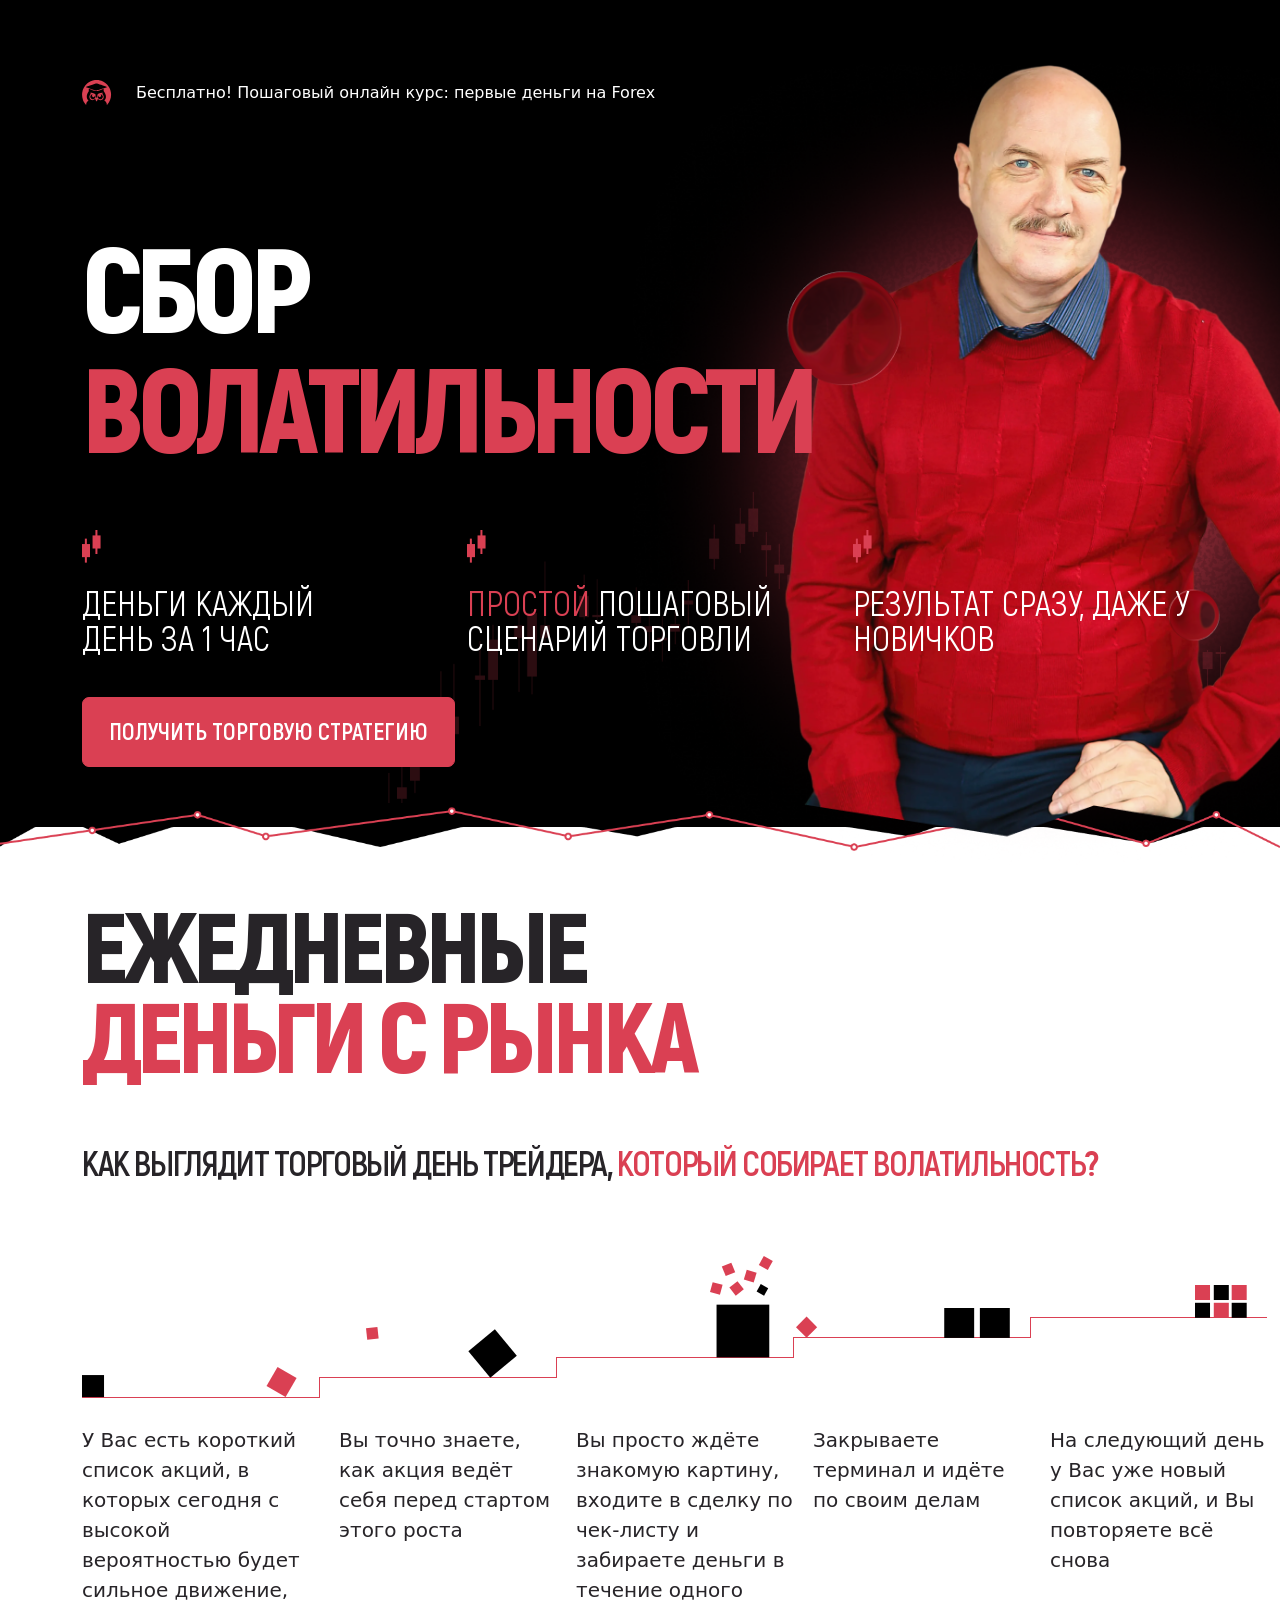
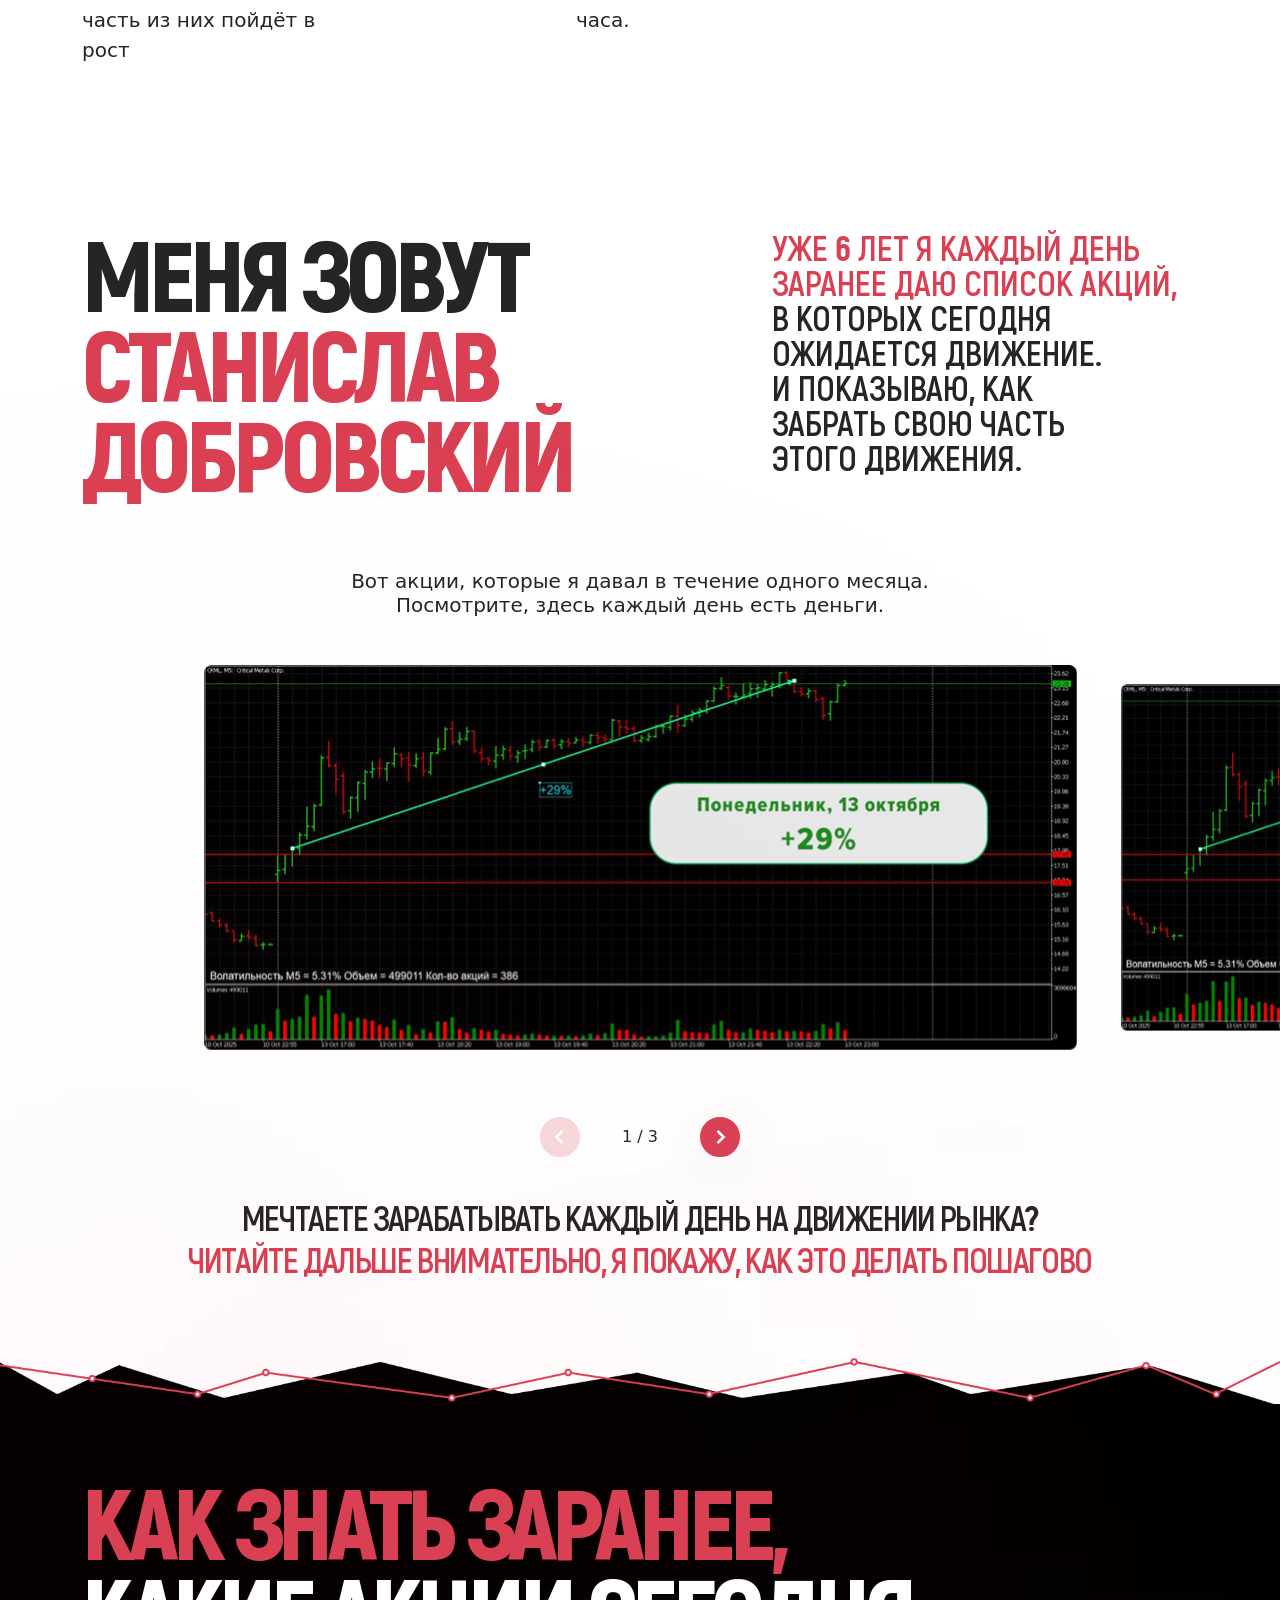
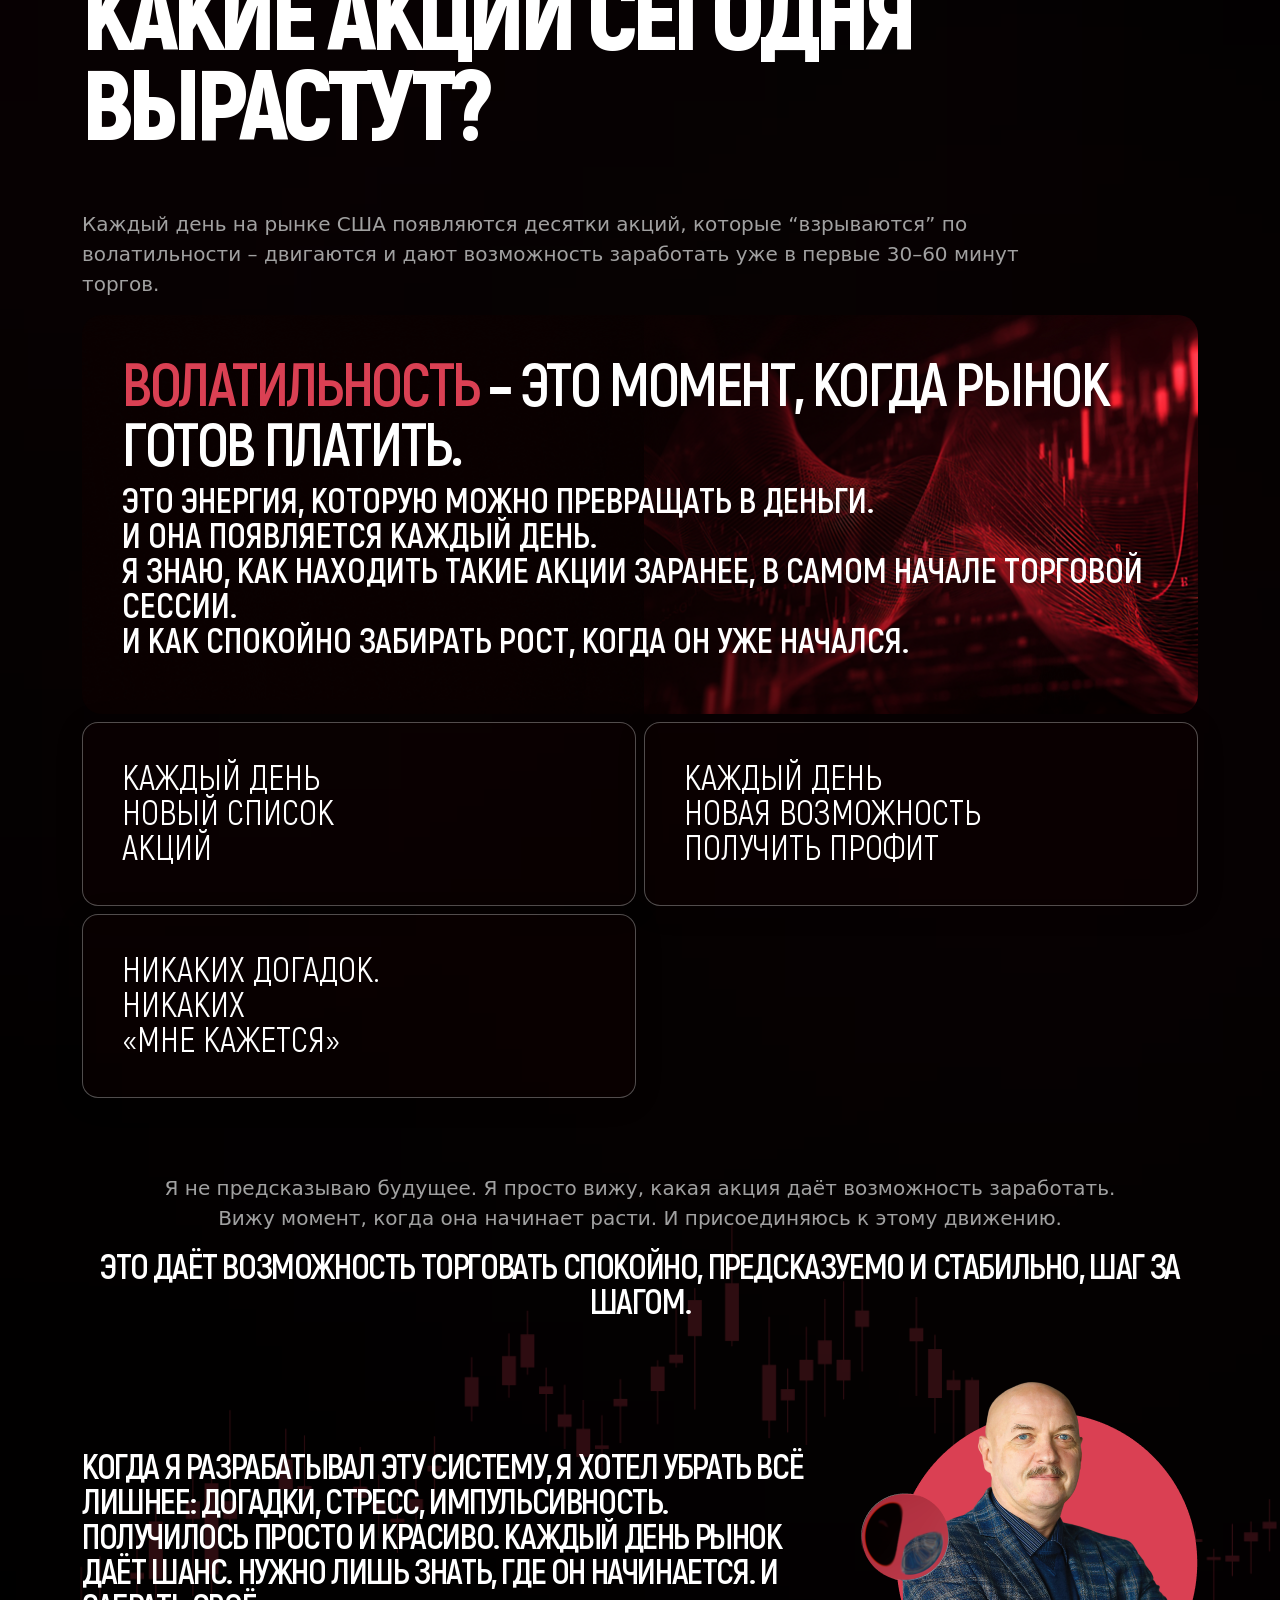
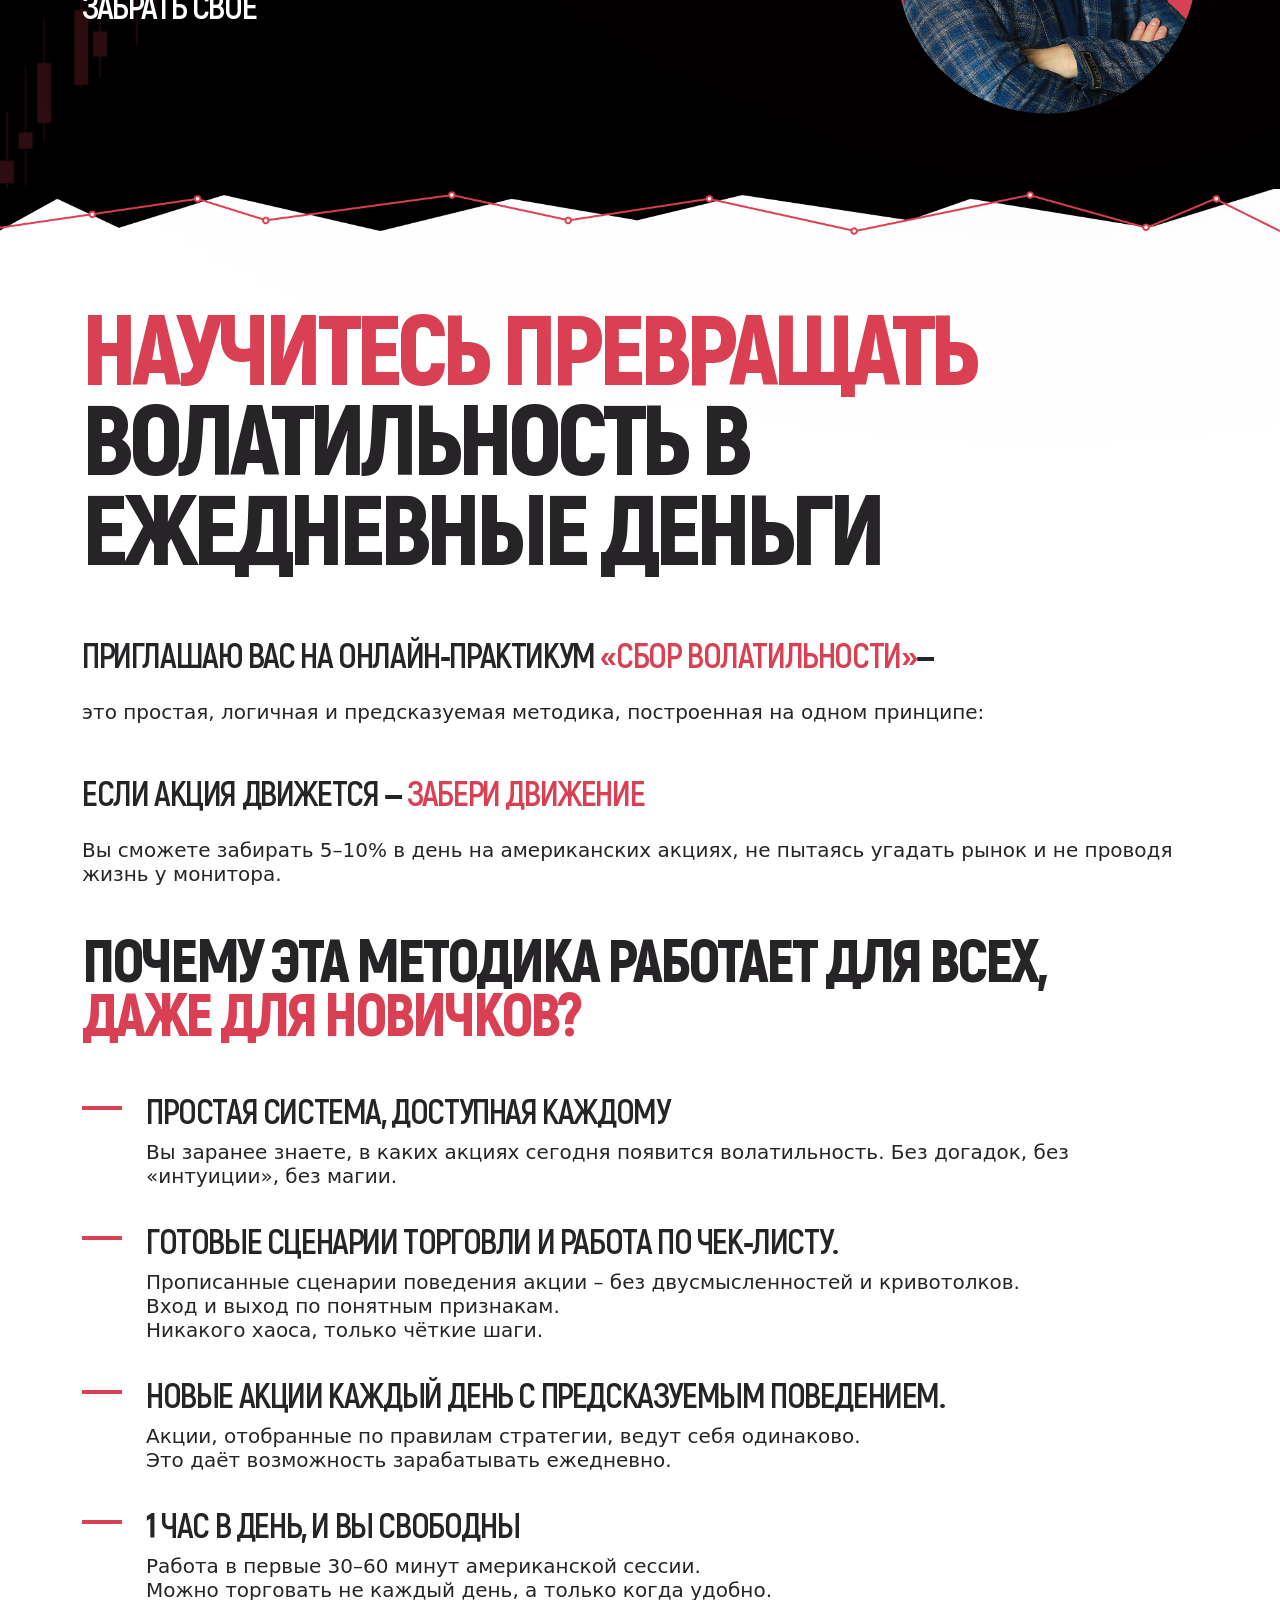
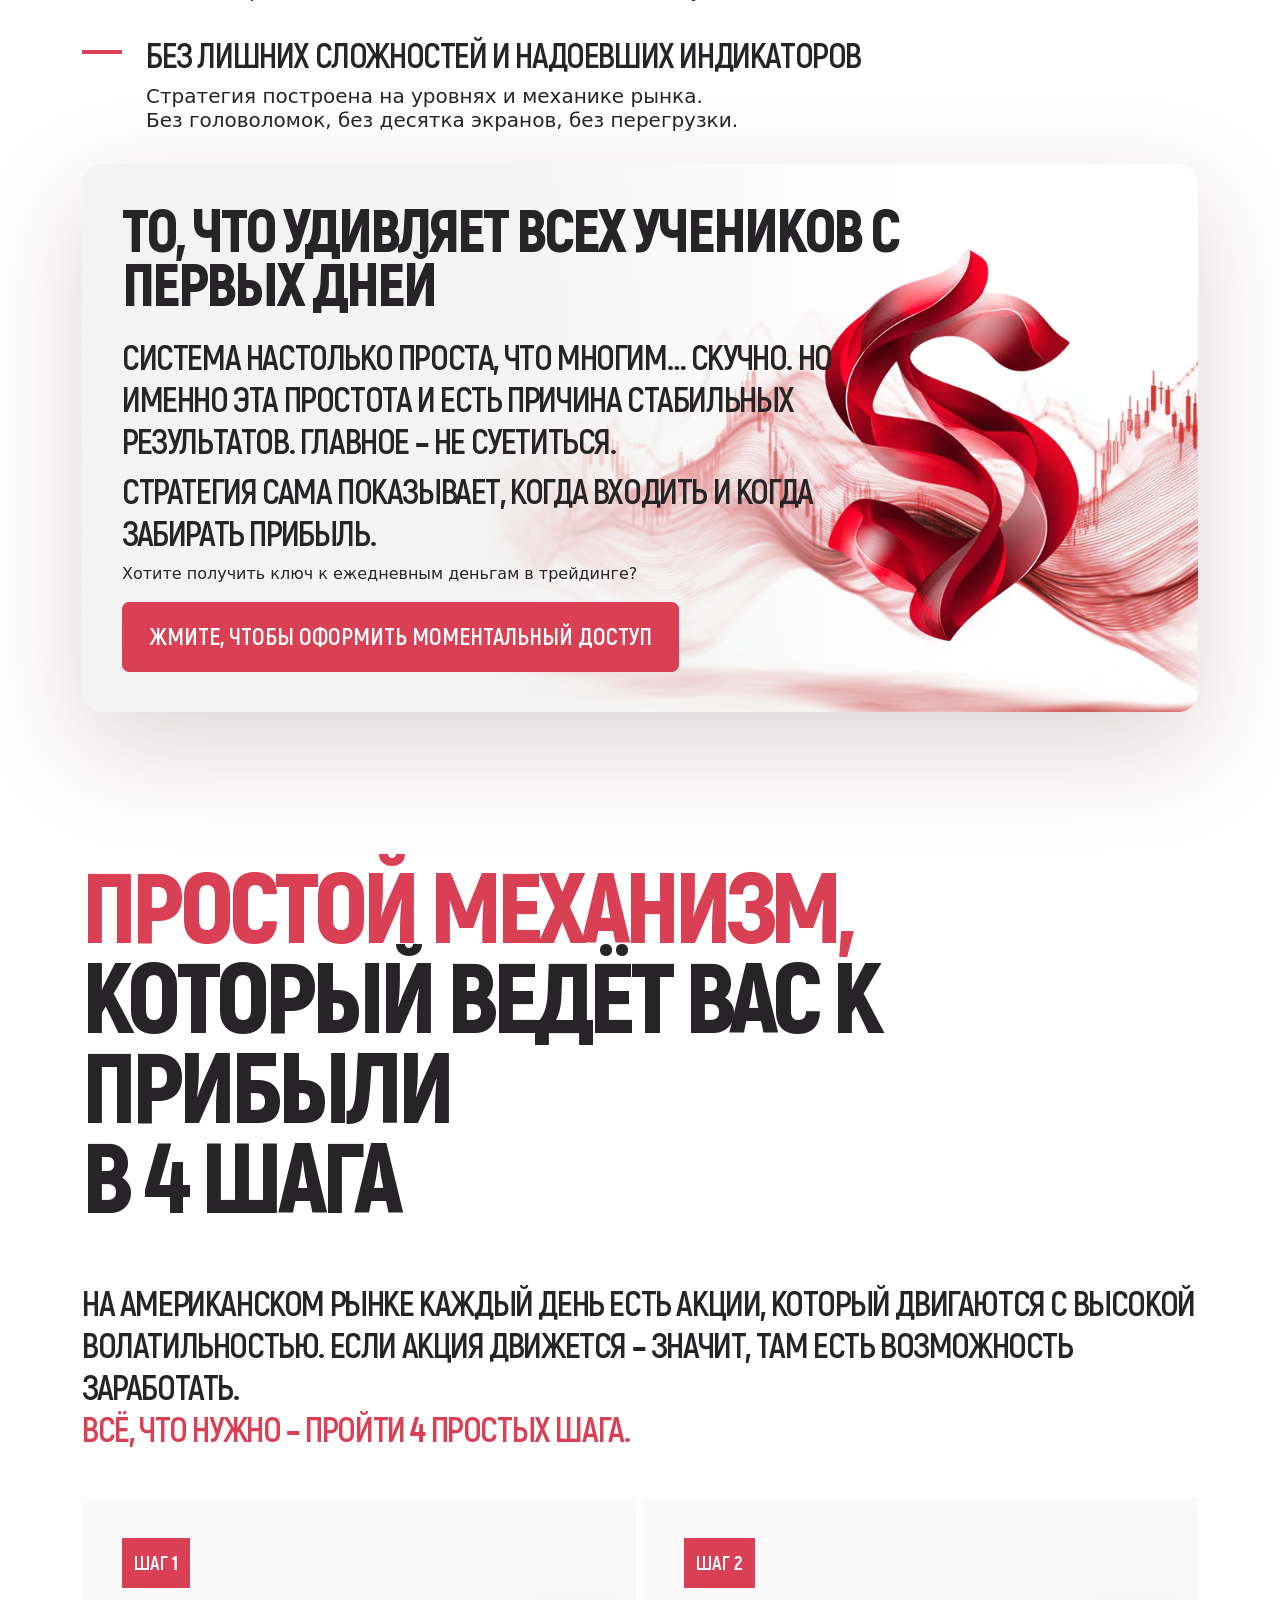
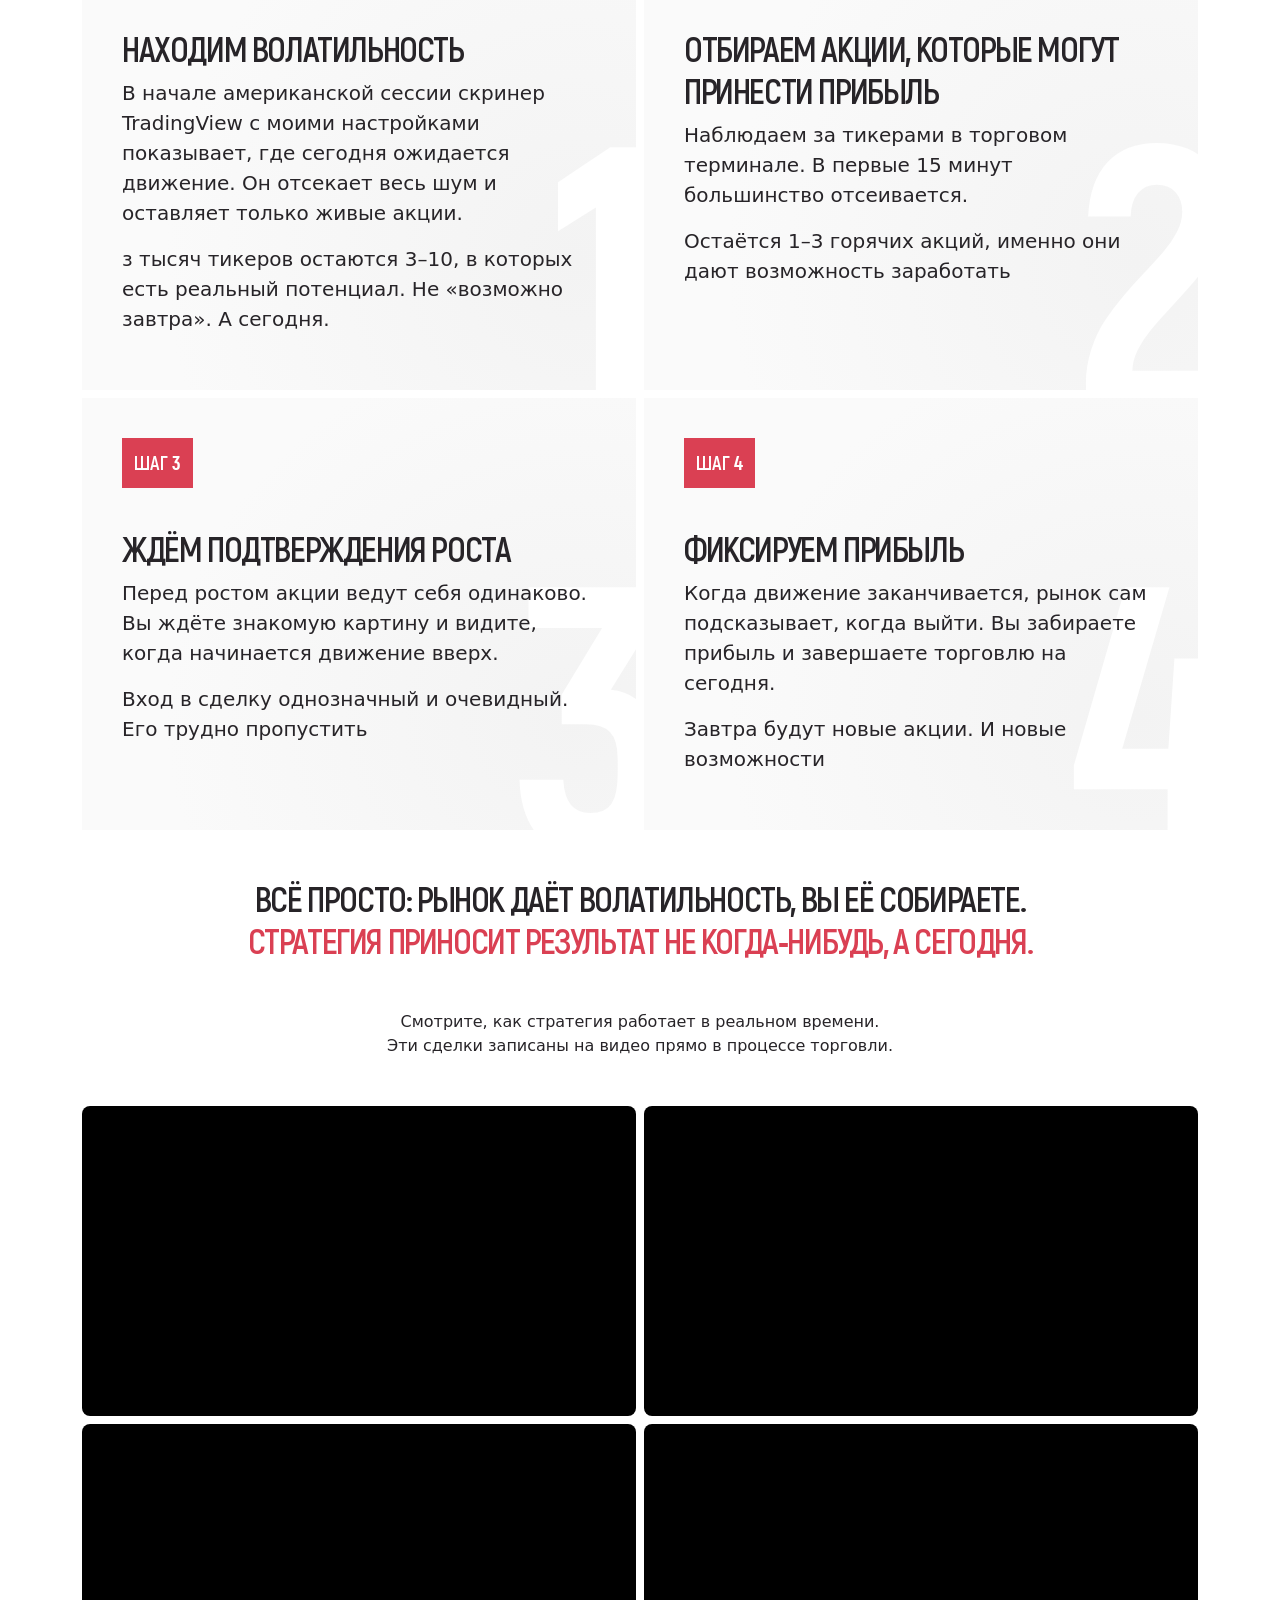
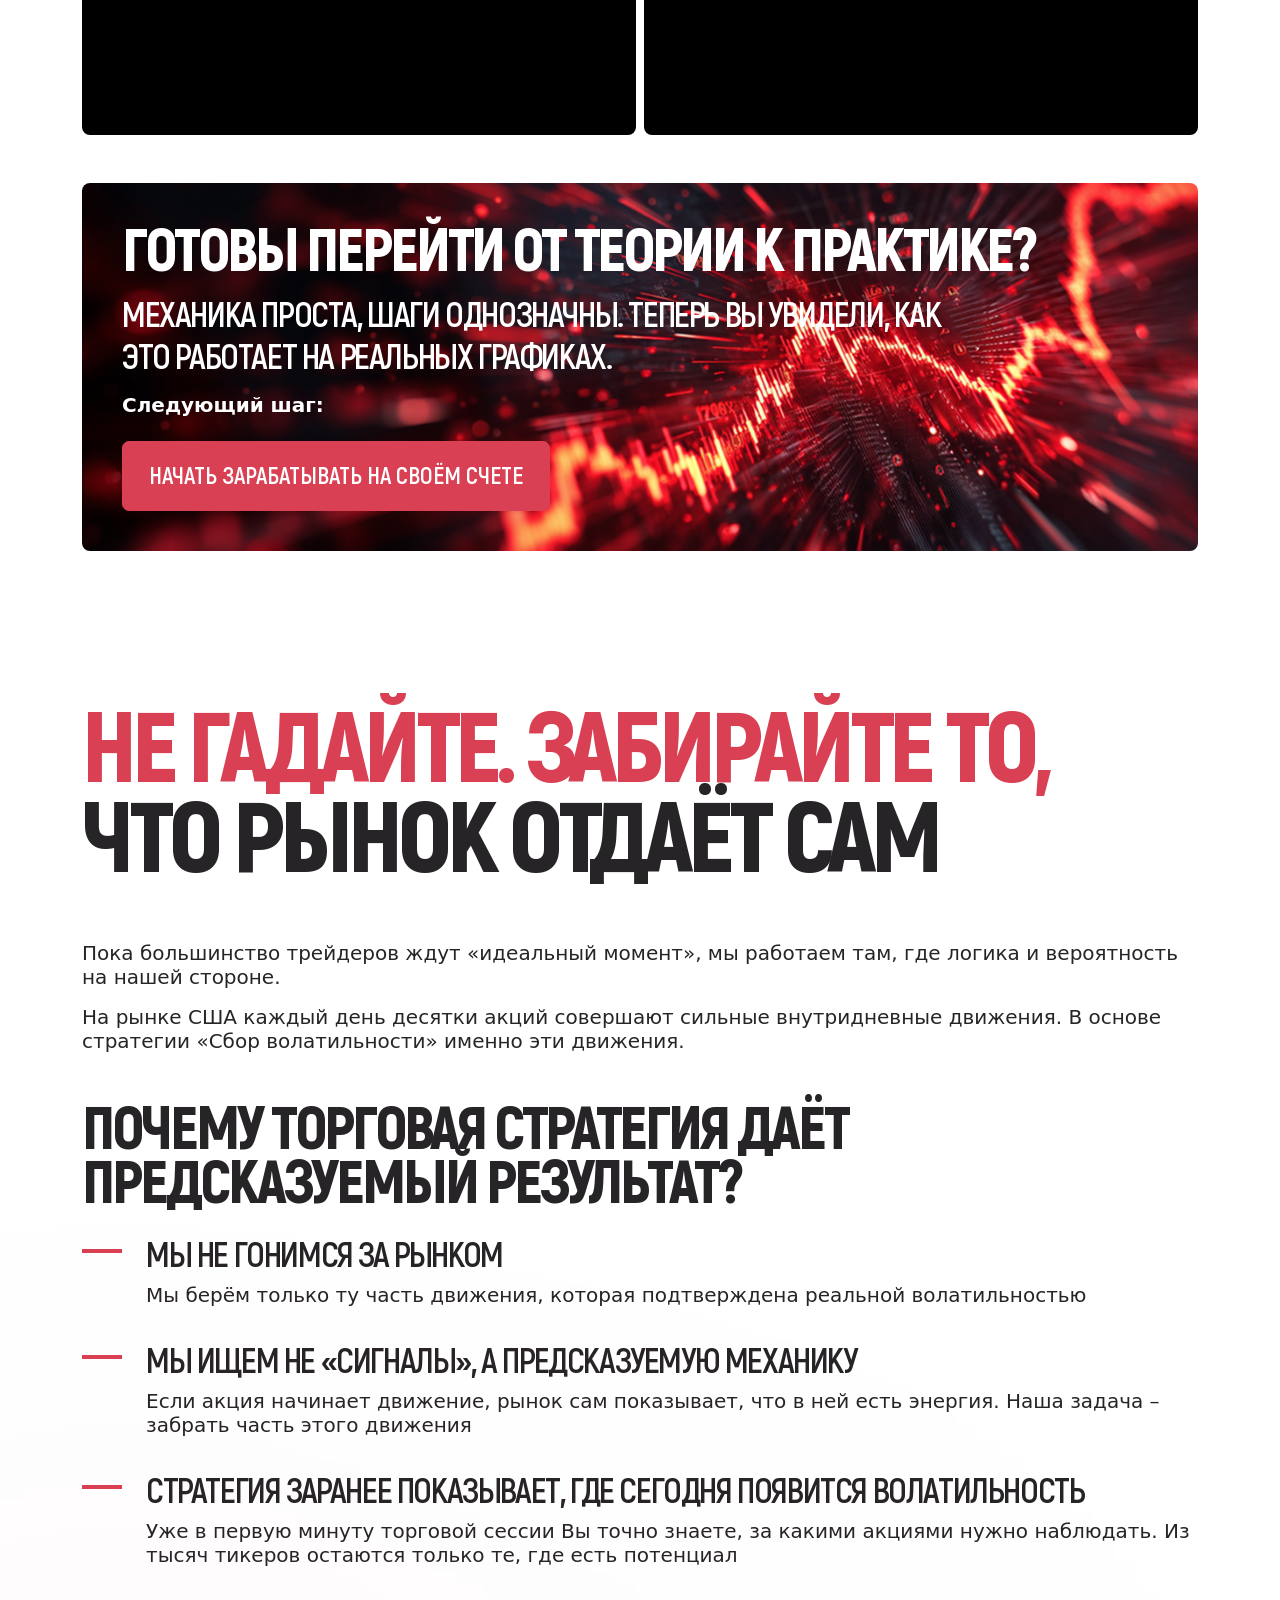
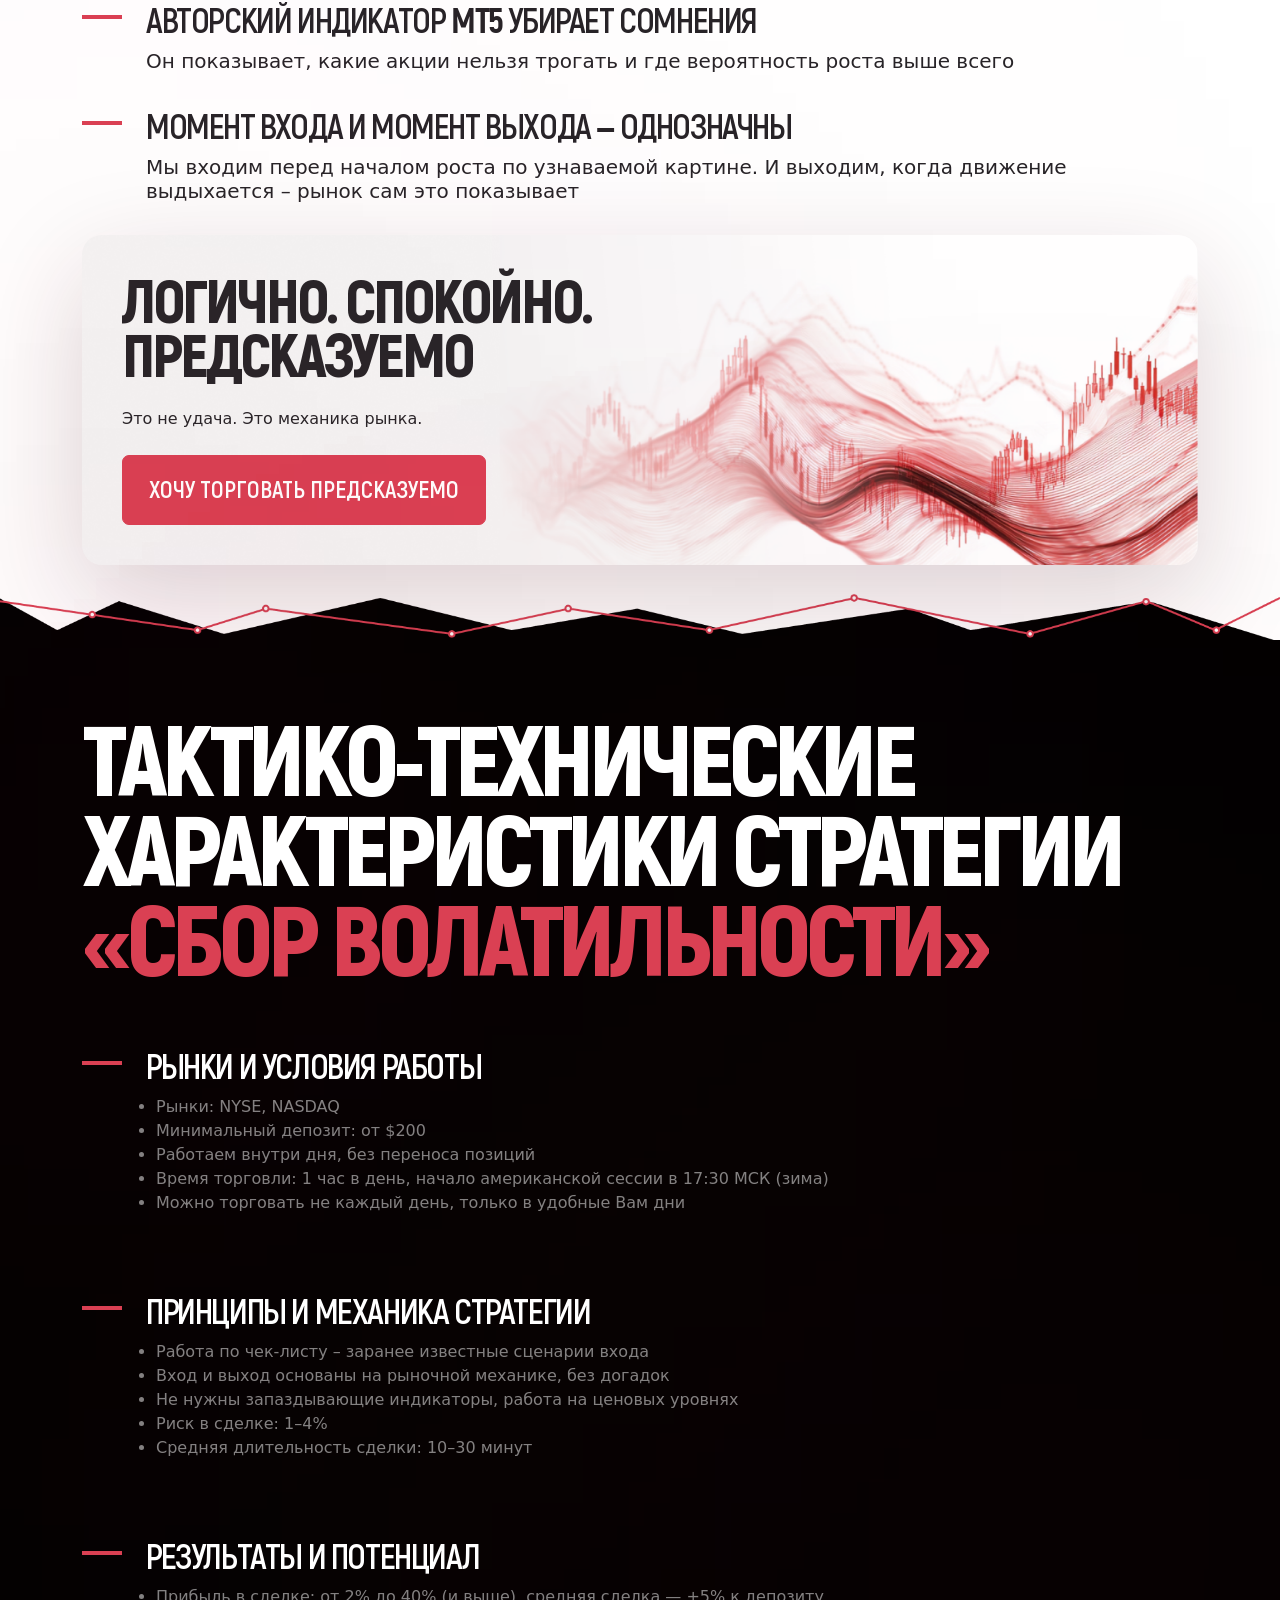
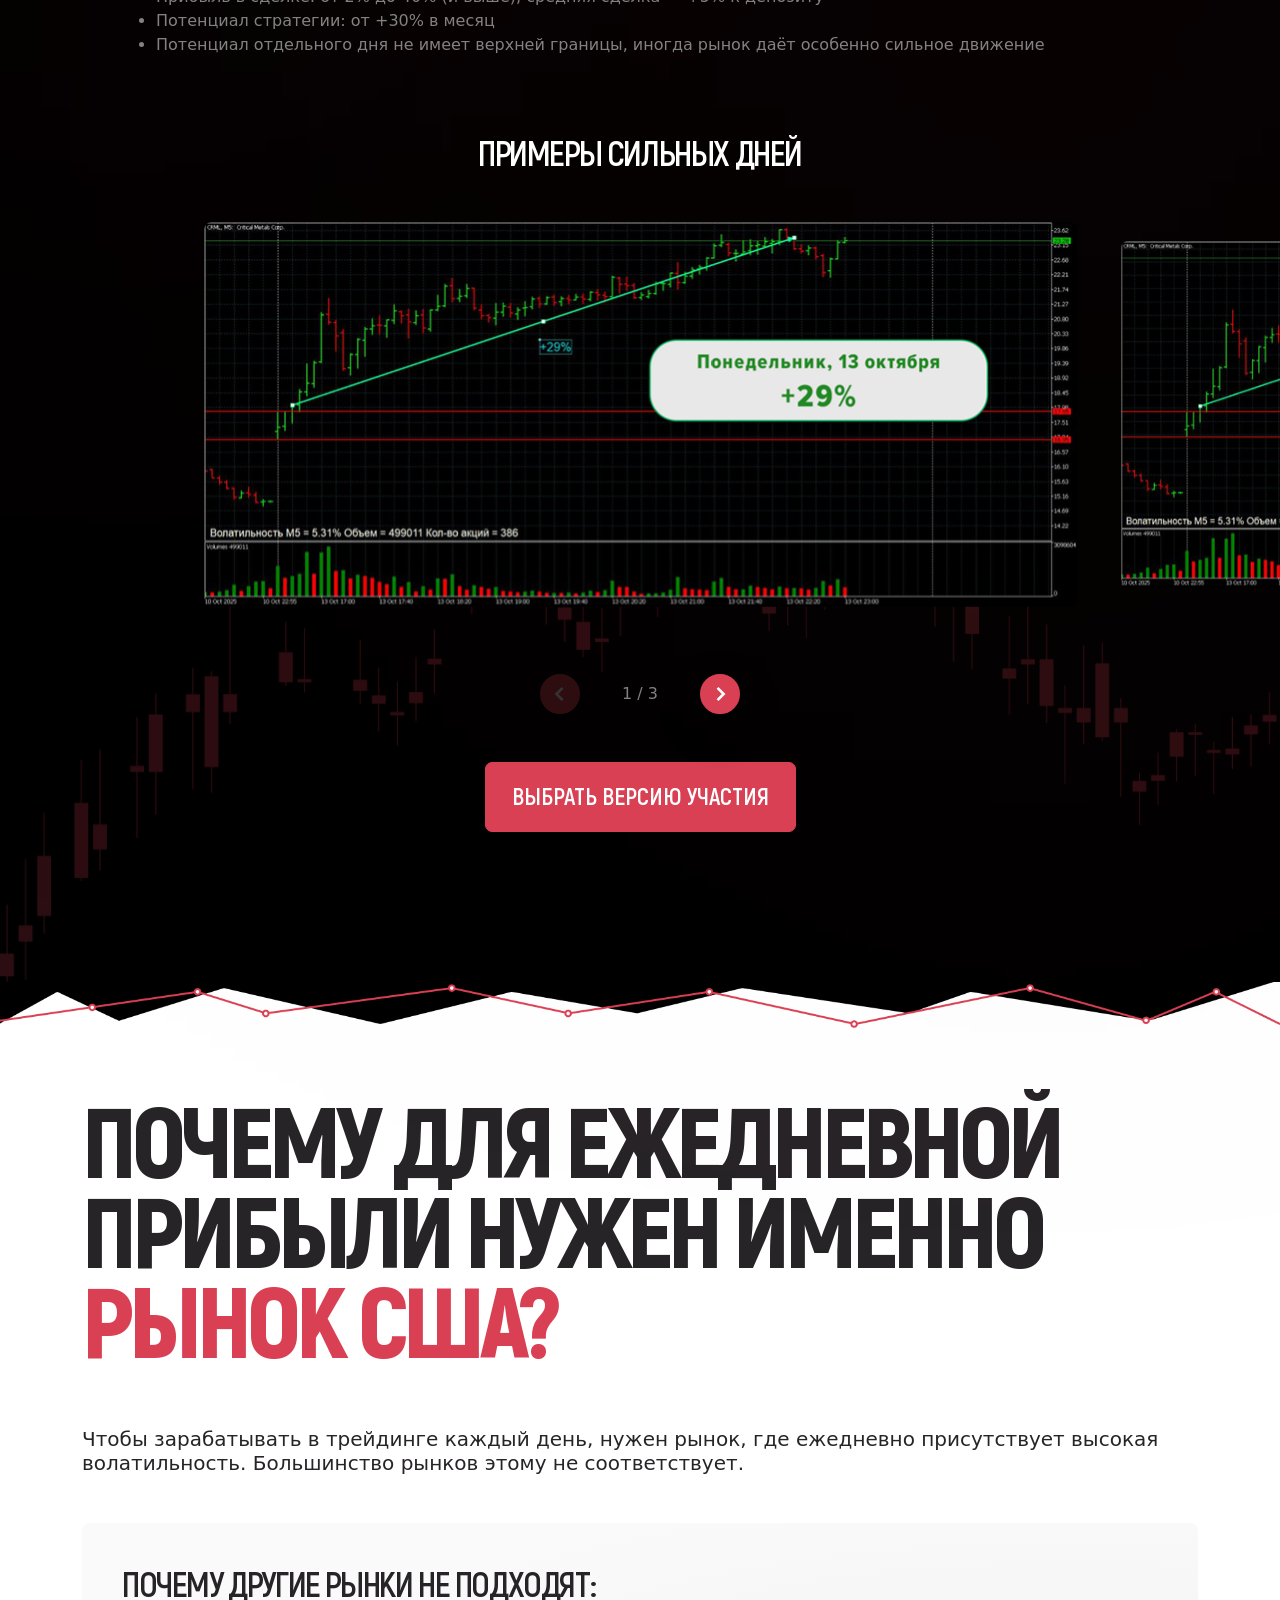
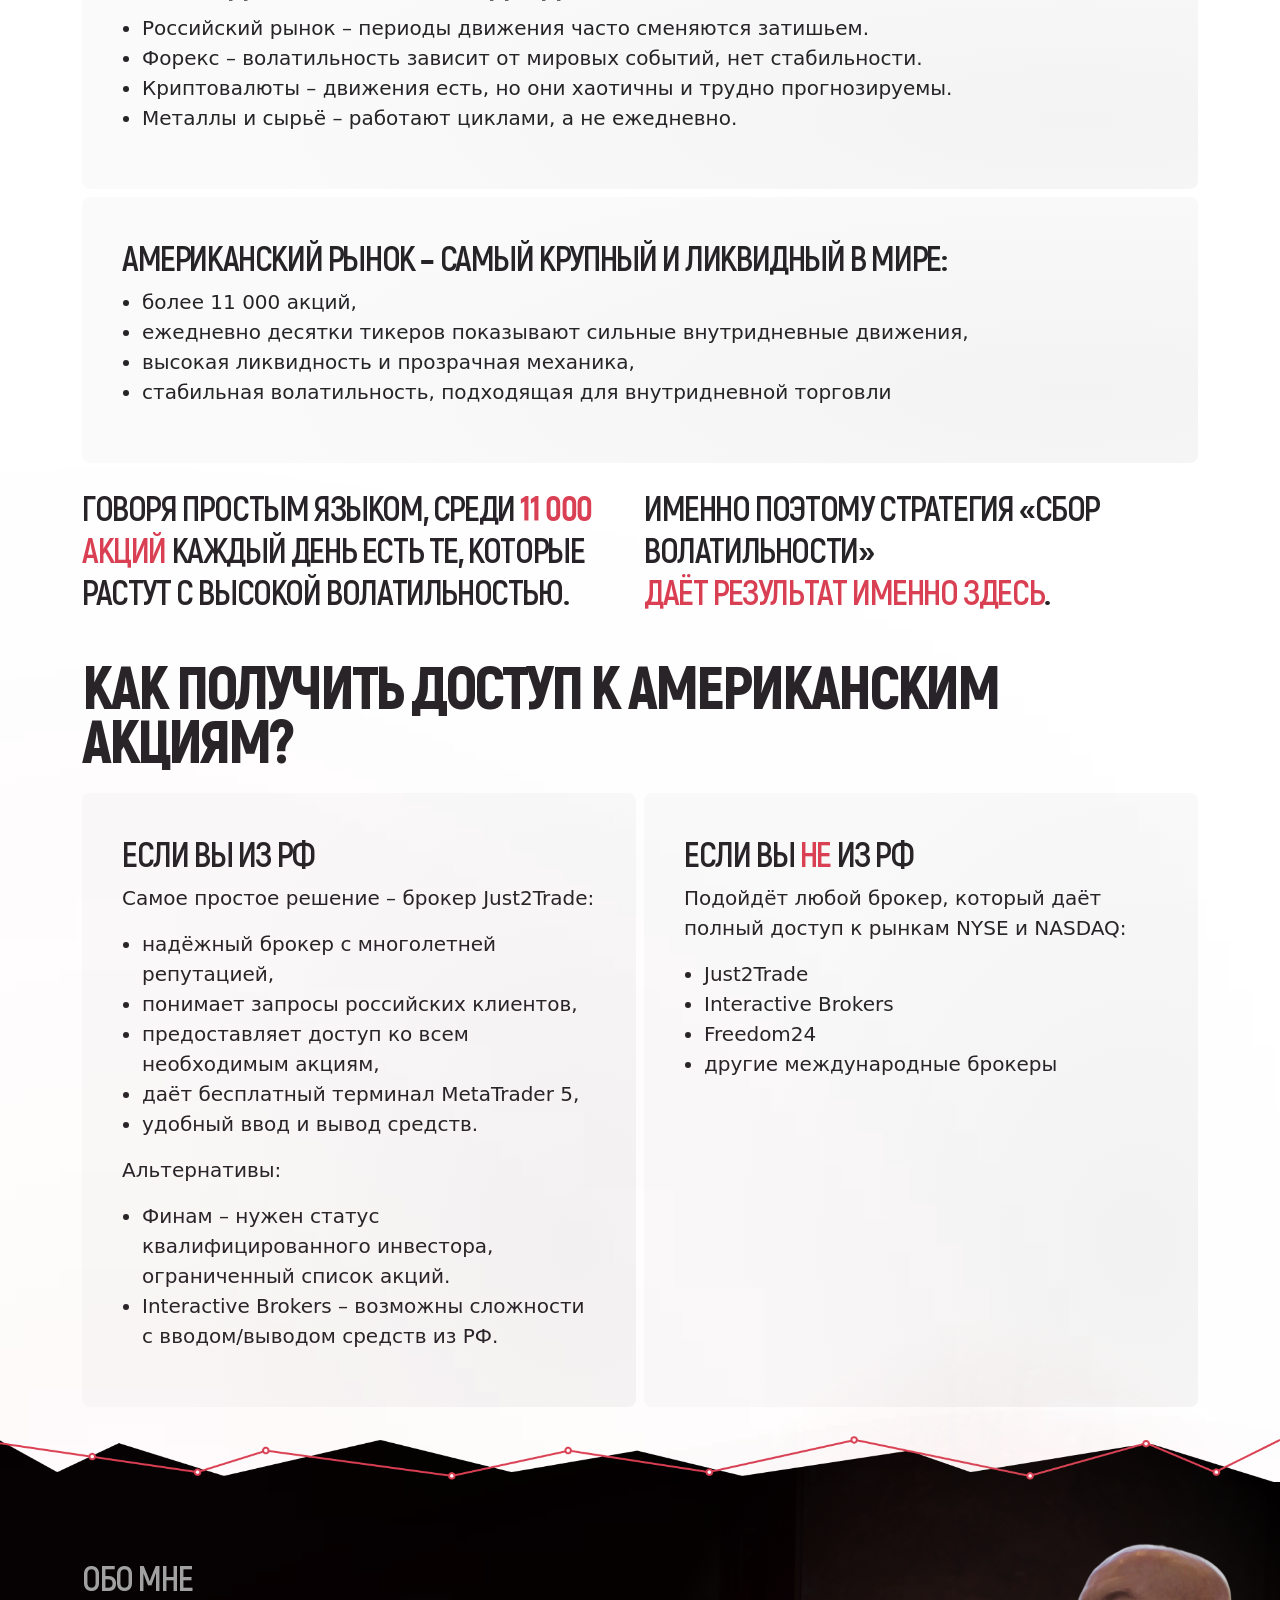
==== commit 45edbb77: "feat: add all sections" ====
--- a/public/index.html
+++ b/public/index.html
@@ -999,179 +999,214 @@
 							<div class="dd-group__item">
 								<div class="dd-group__head dd-head-js">
 									<div>
-										<div class="dd-group__title">❓ Подойдёт ли обучение, если я никогда не торговал?
-										</div>
-										<div class="text-secondary"></div>
-									</div>
-									<div class="dd-group__arrow">
-									</div>
-								</div>
-								<div class="dd-group__content dd-content-js">
-									<p>➡️ Да. Стратегия простая, базу Вы получите всего в 5 видеоуроках. А дальше — практика со мной. Даже с нуля Вы сможете постепенно включаться в рынок.</p>
-								</div>
-							</div>
-							<div class="dd-group__item">
-								<div class="dd-group__head dd-head-js">
-									<div>
-										<div class="dd-group__title">❓ Чем это отличается от «сигналов из чата»?
-										</div>
-										<div class="text-secondary"></div>
-									</div>
-									<div class="dd-group__arrow">
-									</div>
-								</div>
-								<div class="dd-group__content dd-content-js">
-									<p>➡️ Я не даю «слепые сигналы». Я объясняю рынок до входа, показываю логику и веду сделку. Вы учитесь принимать решения, а не копируете бездумно.</p>
-								</div>
-							</div>
-							<div class="dd-group__item">
-								<div class="dd-group__head dd-head-js">
-									<div>
-										<div class="dd-group__title">❓ Сколько времени в день потребуется?
-										</div>
-										<div class="text-secondary"></div>
-									</div>
-									<div class="dd-group__arrow">
-									</div>
-								</div>
-								<div class="dd-group__content dd-content-js">
-									<p>➡️ Всего 15–20 минут: разборы рынка в закрытом канале, ведение сделок. Мониторить рынок целый день не нужно.</p>
-								</div>
-							</div>
-							<div class="dd-group__item">
-								<div class="dd-group__head dd-head-js">
-									<div>
-										<div class="dd-group__title">❓ Можно ли совмещать с работой или учёбой?
-										</div>
-										<div class="text-secondary"></div>
-									</div>
-									<div class="dd-group__arrow">
-									</div>
-								</div>
-								<div class="dd-group__content dd-content-js">
-									<p>➡️ Да. Достаточно выделить полчаса в день, можно использовать смартфон, чтобы вести сделки на ходу.</p>
-								</div>
-							</div>
-							<div class="dd-group__item">
-								<div class="dd-group__head dd-head-js">
-									<div>
-										<div class="dd-group__title">❓ С каким депозитом можно начать?
-										</div>
-										<div class="text-secondary"></div>
-									</div>
-									<div class="dd-group__arrow">
-									</div>
-								</div>
-								<div class="dd-group__content dd-content-js">
-									<p>➡️ Даже со $100. Я завёл отдельный счёт именно для примера торговли на малом капитале. Главное не сумма, а правильный подход.</p>
-								</div>
-							</div>
-							<div class="dd-group__item">
-								<div class="dd-group__head dd-head-js">
-									<div>
-										<div class="dd-group__title">❓ Будут ли убыточные сделки?
-										</div>
-										<div class="text-secondary"></div>
-									</div>
-									<div class="dd-group__arrow">
-									</div>
-								</div>
-								<div class="dd-group__content dd-content-js">
-									<p>➡️ Конечно. Это часть трейдинга. Но сильные трендовые сделки перекрывают убытки и выводят счёт в плюс.</p>
-								</div>
-							</div>
-							<div class="dd-group__item">
-								<div class="dd-group__head dd-head-js">
-									<div>
-										<div class="dd-group__title">❓ Есть ли гарантия результата?
-										</div>
-										<div class="text-secondary"></div>
-									</div>
-									<div class="dd-group__arrow">
-									</div>
-								</div>
-								<div class="dd-group__content dd-content-js">
-									<p>➡️ Нет и быть не может: рынок всегда связан с риском. Я показываю свои реальные сделки, все шаги задокументированы. Вы учитесь на правильном опыте вместо того, чтобы тратить годы на ошибки.</p>
-								</div>
-							</div>
-							<div class="dd-group__item">
-								<div class="dd-group__head dd-head-js">
-									<div>
-										<div class="dd-group__title">❓ Что будет после 6 месяцев обучения?
-										</div>
-										<div class="text-secondary"></div>
-									</div>
-									<div class="dd-group__arrow">
-									</div>
-								</div>
-								<div class="dd-group__content dd-content-js">
-									<p>➡️ У Вас уже будет опыт и стратегия. Вы можете продолжить со мной ещё один поток для получения дополнительного опыта — или выйти в самостоятельную торговлю.</p>
-								</div>
-							</div>
-							<div class="dd-group__item">
-								<div class="dd-group__head dd-head-js">
-									<div>
-										<div class="dd-group__title">❓ А если я пропущу эфир или отстану от группы?
-										</div>
-										<div class="text-secondary"></div>
-									</div>
-									<div class="dd-group__arrow">
-									</div>
-								</div>
-								<div class="dd-group__content dd-content-js">
-									<p>➡️ Все сделки и разборы сохраняются в записи. Вы сможете вернуться к ним в удобное время.</p>
-								</div>
-							</div>
-							<div class="dd-group__item">
-								<div class="dd-group__head dd-head-js">
-									<div>
-										<div class="dd-group__title">❓ Какие рынки мы торгуем?
-										</div>
-										<div class="text-secondary"></div>
-									</div>
-									<div class="dd-group__arrow">
-									</div>
-								</div>
-								<div class="dd-group__content dd-content-js">
-									<p>➡️ Там, где есть тренды: валюты (EURUSD, GBPUSD, USDJPY и др.), золото, нефть, криптовалюты, фьючерсы на Мосбирже, иногда индексы.</p>
-								</div>
-							</div>
-							<div class="dd-group__item">
-								<div class="dd-group__head dd-head-js">
-									<div>
-										<div class="dd-group__title">❓ На каких таймфреймах можно работать?
-										</div>
-										<div class="text-secondary"></div>
-									</div>
-									<div class="dd-group__arrow">
-									</div>
-								</div>
-								<div class="dd-group__content dd-content-js">
-									<p>➡️ В основном работа ведется на дневном и 4-часовом таймфреймах. В зависимости от тренда на рынке сделка может удерживаться днями и неделями. Такая торговля занимает минимум времени и приносит максимальный результат.</p>
-								</div>
-							</div>
-							<div class="dd-group__item">
-								<div class="dd-group__head dd-head-js">
-									<div>
-										<div class="dd-group__title">❓ Какой торговый терминал будем использовать?
-										</div>
-										<div class="text-secondary"></div>
-									</div>
-									<div class="dd-group__arrow">
-									</div>
-								</div>
-								<div class="dd-group__content dd-content-js">
-									<p>➡️ Если Ваш брокер предоставляет торговый терминал Metatrader 5, можно использовать его.</p>
-								</div>
-							</div>
-						</div>
-						<div class="sQA__panel text-center pt-5">
-							<h3 class="mb-4">Остались вопросы?</h3>
-							<p class="mb-4">Любой вопрос с удовольствием обсудим лично. Закажите бесплатную консультацию, <br> и специалист Инфоклуба поможет найти ответы именно для Вашей ситуации.</p><a class="btn btn-primary" href="#sForm">Заказать бесплатную консультацию </a>
+										<div class="dd-group__title">Какие знания должны быть на старте?
+										</div>
+										<div class="text-secondary"></div>
+									</div>
+									<div class="dd-group__arrow">
+									</div>
+								</div>
+								<div class="dd-group__content dd-content-js">
+									<p> Тренинг подходит как для абсолютных новичков, так и для продвинутых трейдеров.</p>
+								</div>
+							</div>
+							<div class="dd-group__item">
+								<div class="dd-group__head dd-head-js">
+									<div>
+										<div class="dd-group__title">Можно ли начать с полного нуля?
+										</div>
+										<div class="text-secondary"></div>
+									</div>
+									<div class="dd-group__arrow">
+									</div>
+								</div>
+								<div class="dd-group__content dd-content-js">
+									<p> Да. Обучение подходит даже тем, кто никогда не торговал раньше. Всё объясняется пошагово.</p>
+								</div>
+							</div>
+							<div class="dd-group__item">
+								<div class="dd-group__head dd-head-js">
+									<div>
+										<div class="dd-group__title">Стратегия работает только на американских акциях?
+										</div>
+										<div class="text-secondary"></div>
+									</div>
+									<div class="dd-group__arrow">
+									</div>
+								</div>
+								<div class="dd-group__content dd-content-js">
+									<p> Да.</p>
+								</div>
+							</div>
+							<div class="dd-group__item">
+								<div class="dd-group__head dd-head-js">
+									<div>
+										<div class="dd-group__title">Можно ли практиковаться на демо-счете?
+										</div>
+										<div class="text-secondary"></div>
+									</div>
+									<div class="dd-group__arrow">
+									</div>
+								</div>
+								<div class="dd-group__content dd-content-js">
+									<p> Да, можно практиковаться на демо-счете Just2Trade.</p>
+								</div>
+							</div>
+							<div class="dd-group__item">
+								<div class="dd-group__head dd-head-js">
+									<div>
+										<div class="dd-group__title">Какой минимальный депозит необходим для начала торговли?
+										</div>
+										<div class="text-secondary"></div>
+									</div>
+									<div class="dd-group__arrow">
+									</div>
+								</div>
+								<div class="dd-group__content dd-content-js">
+									<p> От 200$.</p>
+								</div>
+							</div>
+							<div class="dd-group__item">
+								<div class="dd-group__head dd-head-js">
+									<div>
+										<div class="dd-group__title">Сколько времени надо уделять трейдингу?
+										</div>
+										<div class="text-secondary"></div>
+									</div>
+									<div class="dd-group__arrow">
+									</div>
+								</div>
+								<div class="dd-group__content dd-content-js">
+									<p> Достаточно 1 часа с 17:30 МСК (зимнее время), основная активность приходится на первые 30–60 минут американской сессии. Можно торговать не каждый день, а только в те дни, когда Вам удобно.</p>
+								</div>
+							</div>
+							<div class="dd-group__item">
+								<div class="dd-group__head dd-head-js">
+									<div>
+										<div class="dd-group__title">Есть ли рассрочка на обучение?
+										</div>
+										<div class="text-secondary"></div>
+									</div>
+									<div class="dd-group__arrow">
+									</div>
+								</div>
+								<div class="dd-group__content dd-content-js">
+									<p> а, есть несколько видов рассрочки. Заполните форму выше и выберите версию участия, чтобы узнать подробнее и выбрать вариант рассрочки.</p>
+								</div>
+							</div>
+							<div class="dd-group__item">
+								<div class="dd-group__head dd-head-js">
+									<div>
+										<div class="dd-group__title">Насколько сложна торговая система? Боюсь, что я не справлюсь
+										</div>
+										<div class="text-secondary"></div>
+									</div>
+									<div class="dd-group__arrow">
+									</div>
+								</div>
+								<div class="dd-group__content dd-content-js">
+									<p> Торговая система очень простая, главное – четко ей следовать.</p>
+									<p> Бывает, ученику кажется система слишком простой. Он начинает ее докручивать. Наворачивает, а потом начинает терять деньги. В итоге приходит ко мне на индивидуальное обучение, чтобы я его удержал в рамках изначальной простейшей системы.</p>
+									<p> Система простая, но не надо в нее больше ничего вносить.</p>
+								</div>
+							</div>
+							<div class="dd-group__item">
+								<div class="dd-group__head dd-head-js">
+									<div>
+										<div class="dd-group__title">Можно ли торговать с мобильного телефона?
+										</div>
+										<div class="text-secondary"></div>
+									</div>
+									<div class="dd-group__arrow">
+									</div>
+								</div>
+								<div class="dd-group__content dd-content-js">
+									<p> Я рекомендую торговать с компьютера. </p>
+									<p>С мобильного телефона торговать можно, если у Вас большой экран и хорошее зрение, чтобы разглядеть график цены.</p>
+								</div>
+							</div>
+							<div class="dd-group__item">
+								<div class="dd-group__head dd-head-js">
+									<div>
+										<div class="dd-group__title">Какие платформы используются?
+										</div>
+										<div class="text-secondary"></div>
+									</div>
+									<div class="dd-group__arrow">
+									</div>
+								</div>
+								<div class="dd-group__content dd-content-js">
+									<p>Отбор акций в TradingView, торговля в MT5 с авторским индикатором.</p>
+									<p>Если у брокера нет МТ5, можно торговать в любом брокерском терминале без авторского индикатора.</p>
+								</div>
+							</div>
 						</div>
 					</div>
 				</section>
 				<!-- end sQA-->
+				<!-- start sYouReady-->
+				<section class="sYouReady section dark-bg" id="sYouReady">
+					<div class="container">
+						<div class="section-title">
+							<div class="row">
+								<div class="col-xl-8">
+									<h2>Если Вы дочитали до этого места, <span class="text-primary">Вы уже готовы сделать шаг</span></h2>
+								</div>
+								<div class="col">
+									<div class="h3">Я много лет работаю с учениками и вижу одну вещь: <span class="text-primary">тот, кто читает до конца, уже внутренне принял решение. Просто разум ещё держит тормоз. Это нормально.</span></div>
+								</div>
+							</div>
+						</div>
+						<div class="h3 mb-5">Разум всегда говорит одно и то же: «Подожди… Подумай… А вдруг не получится…» <br/>Но рынок не ждёт. Он движется сегодня, прямо сейчас.<br/>И сегодня кто-то заберёт своё движение. Кто-то войдёт в сделку по алгоритму. <br/>Кто-то получит прибыль. <br/><span class="text-primary">Почему не Вы?</span><br/>Вы уже понимаете, как работает стратегия. <br/>Вы видели механику, шаги, логику, примеры. <br/>Перед Вами понятный путь: от первого дня до уверенной торговли.</div>
+						<div class="h2 mb-5">Сейчас Вы стоите <span class="text-primary">в дверях</span></div>
+						<div class="sYouReady__row row g-4 mb-5">
+							<div class="col-md-6"> <img src="img/sYouReady-1.svg" alt="" loading="lazy"/>
+								<div class="h3 mt-1">Внутри – </div>
+								<div class="h5 text-secondary">то, что уже знакомо: сомнения, ожидание, привычный день. </div>
+							</div>
+							<div class="col-md-6"> <img src="img/sYouReady-2.svg" alt="" loading="lazy"/>
+								<div class="h3 mt-1">За дверью – </div>
+								<div class="h5 text-secondary">движение. Возможности. Результаты.</div>
+							</div>
+							<div class="h3 mb-5">Это переход из «пока что» в «наконец-то». <br/>И этот переход делается одной рукой, нажатием кнопки.<br/><span class="text-primary">Я иду с Вами. Вы не останетесь один ни на одном шаге.</span><br/>Сделайте первый шаг сейчас. Присоединяйтесь к практикуму. <br/>Сегодня может стать Вашим первым днём на стороне прибыли.</div><a class="btn btn-primary w-100" href="#sForm">Начать зарабатывать на волатильности</a>
+						</div>
+					</div>
+				</section>
+				<!-- end sYouReady-->
+				<!-- start sRew-->
+				<section class="sRew section" id="sRew">
+					<div class="container">
+						<div class="section-title text-center">
+							<h2> <span class="text-primary">Сделки моих учеников </span><br/>с предыдущих потоков обучения</h2>
+						</div>
+						<div class="def-slider def-swiper-js">
+							<div class="swiper">
+								<div class="swiper-wrapper">
+									<div class="swiper-slide" data-fancybox="modal-slider-rev-sRew" data-src="img/slide.png"><img src="img/slide.png" alt="" loading="lazy"/>
+									</div>
+									<div class="swiper-slide" data-fancybox="modal-slider-rev-sRew" data-src="img/slide.png"><img src="img/slide.png" alt="" loading="lazy"/>
+									</div>
+									<div class="swiper-slide" data-fancybox="modal-slider-rev-sRew" data-src="img/slide.png"><img src="img/slide.png" alt="" loading="lazy"/>
+									</div>
+								</div>
+							</div>
+							<div class="control-wrap">
+								<div class="swiper-button-hand swiper-button-hand-prev swiper-button-prev">
+									<svg class="icon icon-chevron-left ">
+										<use xlink:href="img/svg/sprite.svg#chevron-left"></use>
+									</svg>
+								</div>
+								<div class="swiper-button-hand swiper-button-hand-next swiper-button-next">
+									<svg class="icon icon-chevron-right ">
+										<use xlink:href="img/svg/sprite.svg#chevron-right"></use>
+									</svg>
+								</div>
+								<div class="swiper-pagination"></div>
+							</div>
+						</div>
+					</div>
+				</section>
+				<!-- end sRew-->
 			</main>
 			<footer class="footer section">
 				<div class="footer__container container">
--- a/public/css/main.min.css
+++ b/public/css/main.min.css
@@ -1 +1 @@
-@charset "UTF-8";@import "custom-bootstrap.min.css";@font-face{font-display:swap;font-family:Akrobat;font-style:normal;font-weight:300;src:url(../fonts/Akrobat-Light.woff2) format("woff2")}@font-face{font-display:swap;font-family:Akrobat;font-style:normal;font-weight:600;src:url(../fonts/Akrobat-SemiBold.woff2) format("woff2")}@font-face{font-display:swap;font-family:Akrobat;font-style:normal;font-weight:400;src:url(../fonts/Akrobat-Regular.woff2) format("woff2")}@font-face{font-display:swap;font-family:Akrobat;font-style:normal;font-weight:700;src:url(../fonts/Akrobat-Bold.woff2) format("woff2")}@font-face{font-display:swap;font-family:Akrobat;font-style:normal;font-weight:900;src:url(../fonts/Akrobat-Black.woff2) format("woff2")}@font-face{font-display:swap;font-family:Akrobat;font-style:normal;font-weight:700;src:url(../fonts/Akrobat-ExtraBold.woff2) format("woff2")}:root{--animate-delay:1.2s;--fancybox-content-color:var(--bs-body-color);--swiperArrowSize:2.5rem;--swiperArrowPosition:calc(var(--swiperArrowSize)*-1/2);--swiperBorderColorDef:#a1a1a1;--swiperColorDef:#fff;--swiperBgDef:#a1a1a1;--swiperBorderColorDefHover:var(--bs-primary);--swiperColorDefHover:#fff;--swiperBgDefHover:var(--bs-primary);--dark-card-bg:$gray-950;--accent-color:#d63384;--sp-base:1.25rem;--red:#da4053;--sPT:4.6875rem;--sTPB:3.75rem;--sPB:4.6875rem}.fancybox__container{--fancybox-bg:rgba(58,59,60,.77)}.h1,.h2,.h25,h1,h2{font-weight:800;letter-spacing:-.05em;line-height:90%}.h1,.h2,.h25,.h3,h1,h2{font-family:Akrobat,sans-serif;text-transform:uppercase}.h3{font-weight:700}.h3,.h5,h5{letter-spacing:-.04em}.h25{font-size:calc(1.5rem + 3vw)}.item{background:#f5f5f5;border-radius:10px;padding:20px}.pixel-perfect{background-position:center 0;background-repeat:no-repeat;left:50%;opacity:0;opacity:.7;pointer-events:none;position:absolute;right:auto;text-align:center;top:0;translate:-50% 0;z-index:1000}body,html{font-size:var(--bs-body-font-size)}html{-webkit-text-size-adjust:100%;-webkit-tap-highlight-color:rgba(33,36,41,0)}body.fancybox-active,body[class*=fixed]{margin-right:var(--spacing-end)}body.fancybox-active .header,body[class*=fixed] .header{padding-right:var(--spacing-end)}body.loaded_hiding{--s:0.36s;opacity:0;pointer-events:none;transition:all var(--s) ease-in-out}body.loaded_hiding:before{display:none}body.loaded{opacity:1;pointer-events:visible}body:before{content:"";height:100%;position:absolute;width:100%;--s:0.36s;-webkit-backdrop-filter:blur(5px);backdrop-filter:blur(5px);background-color:rgba(39,36,40,.8);left:0;opacity:0;top:0;transition:all var(--s) ease-in-out;z-index:-1}body.fancybox-active{overflow:hidden}body[class*=fixed]{left:0;position:absolute;top:0;touch-action:none;width:100%;z-index:999;-webkit-overflow-scrolling:none;overflow:hidden;overscroll-behavior:none}body[class*=fixed]:before{opacity:.76;z-index:999}.main-wrapper{display:flex;flex-direction:column;min-height:100vh;overflow:hidden;position:relative;width:100%}main{flex-grow:1}.section{background-position:50%;background-repeat:no-repeat;background-size:cover;padding-bottom:var(--sPB);padding-top:var(--sPT)}.section-title{margin-bottom:var(--sTPB)}.section-title img{margin-bottom:0!important;max-width:100%}.section-title h2{text-transform:uppercase}.section-title h2 span{color:#da4053}.mono{font-family:var(--bs-font-monospace)}.small{font-size:.875rem}.tdn{text-decoration:none!important}.ttu{text-transform:uppercase}.tdu{text-decoration:underline}.tdu:hover{text-decoration:none}.fw-300{font-weight:300}.fw-400{font-weight:400}.fw-900{font-weight:900}.fw-500{font-weight:500}.fw-600{font-weight:600}.fw-100{font-weight:100}.row--sm{--bg-gutter-x:1.25rem}.image-source-link{color:#98c3d1}.strong,strong{font-weight:700}ul{padding-left:0}.res-i,picture img{height:auto;max-width:100%}.img-bg{background-position:50%;background-repeat:no-repeat;background-size:cover;position:relative}.img-bg img{inset:0;-o-object-fit:cover;object-fit:cover;position:absolute}.bgs{background-position:50%;background-repeat:no-repeat;background-size:cover}.table{display:table}.tr{display:table-row}.td{display:table-cell}.tabs__btn-accordion{width:100%}.tabs__btn:hover{cursor:pointer}.tabs__content{display:none}.tabs__content.active{display:block}.invisible{border:0;height:1px;margin:-1px;padding:0;position:absolute;width:1px;clip:rect(0 0 0 0);overflow:hidden}.control-wrap{position:relative}.swiper-button-disabled{opacity:.2}.swiper-button-hand{background:var(--swiperBgDef);background-position:50%;background-repeat:no-repeat;background-size:cover;border:2px solid var(--swiperBorderColorDef);border-radius:50%;bottom:0;box-shadow:0 15px 60px rgba(0,0,0,.1);color:var(--swiperColorDef);height:var(--swiperArrowSize);margin:auto 0;outline:none!important;position:absolute;top:0;width:var(--swiperArrowSize);--s:0.36s;align-items:center;display:flex;justify-content:center;transition:all var(--s) ease-in-out;-webkit-user-select:none;-moz-user-select:none;user-select:none;z-index:50}.swiper-button-hand:hover{background:var(--swiperBgDefHover);border-color:var(--swiperBorderColorDefHover);color:var(--swiperColorDefHover)}.swiper-button-hand .icon{font-size:1.25rem;fill:none;stroke:currentColor;stroke-width:3}.swiper-button-hand:after{display:none}.swiper-button-hand-next{right:var(--swiperArrowPosition)}.swiper-button-hand-prev{left:var(--swiperArrowPosition)}.swiper-pagination{text-align:center;width:100%}.swiper-pagination-bullet{background-color:#e6e6e6;border-radius:50%;height:8px;opacity:1;outline:none!important;width:8px;--s:0.36s;display:inline-block;margin-left:.5rem;margin-right:.3125rem;transition:all var(--s) ease-in-out}.swiper-pagination-bullet-active,.swiper-pagination-bullet:hover{background-color:var(--bs-primary)}picture{display:block}img.object-fit-js{display:block;height:100%;width:100%}.object-fit-js img,img.img-bg,img.object-fit-js{-o-object-fit:cover;object-fit:cover}a{--s:0.36s;transition:all var(--s) ease-in-out}.picture-bg,img.img-bg{z-index:-1}.picture-bg,.picture-bg .object-fit-js,img.img-bg,img.img-bg .object-fit-js{height:100%;left:0;position:absolute;top:0;width:100%}.bg-wrap{position:relative;z-index:2}.browsehappy{background:#000;color:#fff;font-size:10px;min-height:100px;padding-top:30px;position:absolute;top:0;width:100%;z-index:2000}iframe{border:none}::-webkit-calendar-picker-indicator{background-image:url('data:image/svg+xml;charset=utf-8,<svg xmlns="http://www.w3.org/2000/svg" width="16" height="15" viewBox="0 0 24 24"><path fill="%23da4053" d="M20 3h-1V1h-2v2H7V1H5v2H4c-1.1 0-2 .9-2 2v16c0 1.1.9 2 2 2h16c1.1 0 2-.9 2-2V5c0-1.1-.9-2-2-2m0 18H4V8h16z"/></svg>')}.form-control,.form-select{box-shadow:none!important}.fancybox__content :focus:not(.carousel__button.is-close){outline:none!important}.form-check,.form-check-input,.form-switch{cursor:pointer}.img-wrap-center{align-items:center;display:flex;inset:0;justify-content:center;margin:auto;position:absolute}.img-wrap-center img{height:auto;max-height:100%;max-width:100%}.img-wrap-center img.object-fit-js{height:100%;-o-object-fit:cover;object-fit:cover;width:100%}.btn{line-height:1}.btn-primary{color:#fff;font-family:Akrobat,sans-serif;font-weight:700;text-transform:uppercase}.panel-with-bg{background:var(--Grey3,#e0e4ea);border-radius:24px;margin-top:4rem;padding:5rem 1.25rem;position:relative}.panel-with-bg .picture-bg{border-radius:inherit}.panel-with-bg .row{justify-content:center;--bs-gutter-y:1rem}.fz-lg{font-size:1.25rem}.video-block{margin-inline:auto;margin-top:64px;max-width:900px}.video-block h3{margin-bottom:2rem}.video-block iframe{aspect-ratio:16/9;border:none;border-radius:16px}.btn-white{background-color:#fff;border:0 solid #000;color:#000;min-width:190px}.btn-white:hover{background-color:#f2f2f2}.form-control{margin-bottom:1em;text-align:center}.footer{padding:2.5rem 0;position:relative;z-index:1;z-index:2}.footer__container .before{display:block;margin-bottom:1.25rem}.footer .row{--bs-gutter-y:1.25rem}.footer a{border-bottom:1px solid!important;color:#000;font-size:16px;text-decoration:none}.footer a:hover{border-bottom-color:transparent!important}.footer a{color:#272428!important;display:inline-block}.footer a:hover{opacity:.8}.footer .spiner{margin-left:.625rem;margin-right:.625rem}.footer__txt{line-height:1.2em}.footer__txt p{font-feature-settings:"pnum" on,"lnum" on;margin-bottom:0}.footer__txt h6{margin-bottom:1.03125rem;text-transform:none}.footer__txt--h6{font-size:1.25rem;font-weight:600;margin-bottom:1.25rem}.footer__txt--h6 a{font-size:1.25rem;font-weight:600;line-height:1}.footer__txt--support{margin-bottom:1.25rem}.footer__txt--support a{text-decoration:none}.footer__left-col a{display:inline}.form-wrap__input-wrap{margin-bottom:.9375rem}.form-wrap__input{resize:none}.form-wrap__btn{cursor:pointer;margin-bottom:.9375rem}.form-wrap label{display:block;width:100%}input[type=number]{-moz-appearance:textfield}select::-ms-expand{display:none}input::-webkit-inner-spin-button,input::-webkit-outer-spin-button{-webkit-appearance:none;margin:0}.headerBlock{--sPT:6.25rem;--sPB:3.75rem;--sTPB:3.75rem;background-color:#000;background-image:url(../img/header-bg.png);background-position:100% 100%;background-repeat:no-repeat;background-size:70% auto;color:#fff;position:relative;z-index:2}.headerBlock:after{aspect-ratio:1921/72;background-image:url(../img/header-after.png);background-repeat:no-repeat;background-size:100% 100%;content:"";left:0;position:absolute;top:100%;transform:translateY(-50%);width:100%;z-index:-1}.headerBlock .container,.headerBlock h1{position:relative}.headerBlock h1{color:#fff;font-weight:800;line-height:1;text-transform:uppercase;z-index:4}.headerBlock img{bottom:-5%;max-height:100%;max-width:100%;max-width:120%;pointer-events:none;position:absolute;right:-20%}.headerBlock__row{counter-reset:num;display:grid;gap:20px;grid-template-columns:repeat(auto-fit,minmax(342px,1fr));margin:20px 0;position:relative;z-index:4}.headerBlock__item{font-family:Akrobat,sans-serif;font-size:35px;line-height:1;text-transform:uppercase}.headerBlock__item:before{content:url(../img/chart-i.svg);display:block;margin-bottom:18px}.headerBlock .btn{position:relative;z-index:2}.headerBlock-item{-webkit-backdrop-filter:blur(6.6px);backdrop-filter:blur(6.6px);background:rgba(0,0,0,.59);border-radius:22px;font-size:14px;font-weight:700;height:100%;line-height:1.4;padding:1.5rem;text-align:center;text-wrap:balance}.headerBlock-item img{margin-bottom:1rem}.soc{--bs-gutter-x:10px;--bs-gutter-y:m;display:flex;margin-left:calc(var(--bs-gutter-x)*-1/2);margin-right:calc(var(--bs-gutter-x)*-1/2);margin-top:calc(var(--bs-gutter-y)*-1)}.soc>*{margin-top:calc(var(--bs-gutter-y));padding-left:calc(var(--bs-gutter-x)/2);padding-right:calc(var(--bs-gutter-x)/2)}.soc__item{text-decoration:none!important;vertical-align:middle;--s:0.36s;display:grid;place-items:center;transition:all var(--s) ease-in-out}.soc .icon{font-size:1.875rem}.counter{counter-reset:num}.counter__item{position:relative}.counter__item:before{content:counter(num);counter-increment:num}.addBlock{border:1px solid;border-radius:23px;color:var(--color,#da4053);display:flex;overflow:hidden;position:relative}.addBlock input{border:none;color:inherit;height:2.8125rem;text-align:center}.addBlock__btn{background:none!important;background:transparent;border:none!important;border-radius:23px;box-shadow:none!important;color:inherit;height:2.8125rem;outline:none!important;position:relative;width:1.625rem}.addBlock__btn:after,.addBlock__btn:before{background-color:currentColor;content:"";height:2px;inset:0;margin:auto;position:absolute;width:10px}.addBlock__btn--plus:after{transform:rotate(90deg)}.search-block{position:relative}.search-block input{border:none!important;font-size:14px;outline:none!important;padding-bottom:.875rem;padding-left:1.875rem;padding-top:.875rem;width:100%}.search-block .icon{border:none!important;font-size:1.25rem}.search-block button{align-items:center;background:none!important;border:none!important;display:flex;height:100%;justify-content:center;left:0;position:absolute;top:0}.breadcrumb-item{width:auto}.def-slider{margin-inline:auto;margin-bottom:40px;max-width:1080px;position:relative}.def-slider h6{line-height:1.2;margin-bottom:1.25rem;text-align:center}.def-slider .awiper-wrapper{align-self:center}.def-slider .swiper{margin-bottom:var(--sPB)}.def-slider .swiper-button-hand{--swiperArrowPosition:20px}.def-slider__slide{align-items:center;cursor:pointer;display:flex;height:auto;justify-content:center;text-align:center}.def-slider{max-width:873px}.def-slider .swiper{max-width:100%;overflow:visible}.def-slider .swiper-slide{--s:0.36s;transition:all var(--s) ease-in-out}.def-slider .swiper-slide img{height:auto;max-width:100%}.def-slider .swiper-slide:not(.swiper-slide-active){scale:.9}.control-wrap{margin-left:auto;margin-right:auto;max-width:295px}:root{--fancybox-content-bg:none}.fancybox__content{max-width:100%;padding:0}.modal-win{background-color:#fff;max-width:100%;padding:40px;position:relative;width:31.25rem}.modal-win .mfp-close{color:#da4053;font-size:40px;font-weight:100}a{outline:0!important}.modal-form{position:relative}#foot-dialog h3{font-size:2.25em}.mfp-close{background:0 0;border:0;border-radius:50%;box-shadow:none;color:#272428;cursor:pointer;display:block;font-family:Arial,Baskerville,monospace;font-size:28px;font-size:50px;font-style:normal;font-weight:100;height:56px;line-height:56px;margin-right:-5px;margin-top:-5px;opacity:.65;opacity:1;outline:0;overflow:visible;padding:0;position:absolute;right:0;text-align:center;text-decoration:none;top:0;-webkit-user-select:none;-moz-user-select:none;user-select:none;width:56px;z-index:1046;--s:0.36s;transition:all var(--s) ease-in-out}.polite .link{color:#da4053;cursor:pointer;text-decoration:underline}.polite .link :hover{display:none}.fancybox__container{min-height:100%;transform:none!important;width:100%!important}.fancybox-throwOutUp{animation:fancybox-throwOutUp .25s ease both}.fancybox-throwOutDown{animation:fancybox-throwOutDown .25s ease both}@keyframes fancybox-throwOutUp{0%{opacity:0;transform:translate3d(0,-5%,0)}to{opacity:1;transform:translateZ(0)}}@keyframes fancybox-throwOutDown{to{opacity:0;transform:translate3d(0,10%,0)}}.sAuthor__caption{max-width:890px}.sAuthor ul li{font-size:20px;list-style:none;margin-bottom:2em;max-width:500px;padding-left:4em;position:relative}.sAuthor ul li:before{background-color:#da4053;content:"";height:.25em;left:0;position:absolute;top:1em;width:2.5em}.sAuthor .container{position:relative;z-index:2}.sAuthor .author-img{left:45%;max-width:80%;position:absolute;top:0;z-index:-1}.sAuthor ol{counter-reset:num;display:grid;gap:20px;grid-template-columns:1fr 1fr;list-style:none;margin:20px 0;position:relative;z-index:4}.sAuthor ol li:before{color:#da4053;content:counter(num);counter-increment:num;display:block;font-family:Akrobat,sans-serif;font-size:120px;font-weight:800;line-height:1}.sAuthor .swiper-slide{border:1px solid #da4053;border-radius:8px;padding:16px}.sAuthor .swiper-slide img{border-radius:8px}.sCatalog__row{--bs-gutter-y:var(--bs-gutter-x)}.sCatalog__slide{height:auto}.product-item{background:#fff;border:1px solid #e2e2e2;border-radius:15px;display:flex;flex-direction:column;min-height:100%;overflow:hidden;position:relative}.product-item__img-wrap{aspect-ratio:var(--ratio,190/298);display:block;position:relative}.product-item__caption{display:flex;flex-direction:column;flex-grow:1;padding:1.25rem}.sContact__row{--bs-gutter-y:var(--bs-gutter-x)}.sContact__slide{height:auto}.sContent__row{--bs-gutter-y:var(--bs-gutter-x)}.sContent__slide{height:auto}.sEveryDay__slider{overflow:visible;padding-top:50px}.sEveryDay__slide{border-top:1px solid #da4053;margin-top:calc(115px - var(--devider));max-width:max(237px,20%);padding-top:calc(27px + var(--devider));position:relative}.sEveryDay__slide img{bottom:100%;left:0;position:absolute;right:20px}.sEveryDay__slide:not(:first-child){padding-left:20px}.sEveryDay__slide:not(:first-child):before{background-color:#da4053;content:"";height:20px;left:0;position:absolute;top:0;width:1px}.sEveryDay__slide:first-child{--devider:0px}.sEveryDay__slide:nth-child(2){--devider:20px}.sEveryDay__slide:nth-child(2) img{left:20%}.sEveryDay__slide:nth-child(3){--devider:40px}.sEveryDay__slide:nth-child(3) img{left:auto}.sEveryDay__slide:nth-child(4){--devider:60px}.sEveryDay__slide:nth-child(4) img{left:auto}.sEveryDay__slide:nth-child(5){--devider:80px}.sEveryDay__slide:nth-child(5) img{left:auto;right:20px}.sEveryDay p{font-size:20px}.sForm{color:#fff;counter-reset:num;text-align:center}.sForm .container{position:relative}.sForm .container img{bottom:calc(var(--sPB)*-1);max-height:100%;max-width:100%;position:absolute;z-index:-1}.sForm .container img:first-child{left:80%}.sForm .container img:nth-child(2){right:65%}.sForm__row{--bs-gutter-y:var(--bs-gutter-x)}.sForm__slide{height:auto}.sForm .form-wrap,.sForm form{margin:0 auto}.sForm .form-control{background:#006fff;border-radius:2.5rem;border-width:4px;font-size:24px;font-weight:600;padding-top:25px;text-align:left}.sForm .form-control::-moz-placeholder{opacity:.7}.sForm .form-control::placeholder{opacity:.7}.sForm .form-group{position:relative;text-align:left}.sForm .form-group .input-label{font-size:14px;padding-left:20px;position:absolute;top:8px}.sForm__col{position:relative}.sForm__item p{margin-inline:auto;max-width:14.375rem}.sForm__item:before{border:1px solid;border-radius:50%;color:#fff;content:counter(num);counter-increment:num;display:block;font-size:64px;height:100px;margin-bottom:20px;margin-left:auto;margin-right:auto;width:100px}.privacy_agreement_block{margin-top:20px}.privacy_agreement_block label{display:inline-block;width:auto}.privacy_agreement_block label a{border-bottom:1px solid;color:#fff}.btn-success{--bs-btn-bg:#2ce07d;--bs-btn-border-color:#2ce07d;font-size:32px;font-weight:700;padding:15px}.sGet__block{background-image:url(../img/get-bg.png)}.sGet__block .h25{max-width:none}.dark-bg{background:#000;background-image:url(../img/header-bg.png);background-position:100% 100%;background-repeat:no-repeat;background-size:100% auto;color:#fff;margin-bottom:40px;position:relative}.dark-bg .container{position:relative;z-index:2}.dark-bg .container:after,.dark-bg .container:before{aspect-ratio:1/1;background-color:#da4053;content:"";filter:blur(500px);opacity:.6;position:absolute;width:30%;z-index:-1}.dark-bg .container:after{left:70%;top:40%}.dark-bg .container:before{right:80%;top:0}.dark-bg:after,.dark-bg:before{aspect-ratio:1921/72;background-image:url(../img/header-after.png);background-repeat:no-repeat;background-size:100% 100%;content:"";position:absolute;width:100%;z-index:-1}.dark-bg:before{bottom:99.9%;left:0;scale:1 -1}.dark-bg:after{left:0;top:99.9%}.dark-bg .swiper-pagination{opacity:.5}.sKnowBefore .h3{line-height:1}.sKnowBefore__block{background-image:url(../img/block-bg.png);background-position:50%;background-repeat:no-repeat;background-size:cover;border-radius:20px;margin-bottom:8px;padding:40px;text-transform:uppercase}.sKnowBefore__block .h3{max-width:18em}.sKnowBefore__block p{font-family:Akrobat,sans-serif;font-size:calc(1.34375rem + 1.125vw);font-weight:700;line-height:1}.sKnowBefore ul{display:grid;gap:8px;grid-template-columns:repeat(auto-fit,minmax(440px,1fr));list-style:none;margin-bottom:var(--sPB)}.sKnowBefore li{backdrop-filter:blur(5px);-webkit-backdrop-filter:blur(5px);background:rgba(27,0,0,.2);border:1px solid hsla(0,0%,100%,.3);border-radius:16px;box-shadow:0 4px 30px rgba(0,0,0,.1);font-family:Akrobat,sans-serif;font-size:calc(1.34375rem + 1.125vw);line-height:1;padding:1.1em;text-transform:uppercase}.sKnowBefore h2{max-width:900px}.sKnowBefore p{font-size:20px}.sKnowBefore__footer-row{align-items:center}.sMyName h2{max-width:10em}.sMyName .section-title p{font-family:Akrobat,sans-serif;font-size:calc(1.34375rem + 1.125vw);font-weight:700;line-height:1;text-transform:uppercase;text-wrap:balance}.sMyName .section-title p span{color:#da4053;display:block}.sNoticeYourself__item{border:1px solid rgba(67,67,67,.2);border-radius:8px;margin-bottom:8px;padding:20px}.sNoticeYourself__caption{flex-grow:1}.sNoticeYourself__caption ul{padding-left:20px}.sProgram{counter-reset:section -1}.sProgram .item ul{font-size:20px;padding-left:20px}.sProgram__aside{max-width:335px}.sProgram .dd-group p{margin-bottom:1em}.sProgram .dd-group ul{margin-bottom:40px;padding-left:40px}.sProgram .dd-group li{margin-bottom:1em}.sProgram .dd-group{margin-bottom:var(--sPB)}.sProgram .dd-group__title:before{color:#da4053;content:"Модуль " counter(section) " ";counter-increment:section}.sProgram__item{border:1px solid #434343;border-radius:8px;height:100%;padding:40px}.sProgram__item .h3{margin-bottom:40px}.sProgram__item ul{padding-left:40px}.dd-group{align-self:stretch;flex:none;flex-grow:0;margin:0 auto;order:0}.dd-group__title{font-family:Akrobat,sans-serif;font-weight:700;letter-spacing:-.04em;text-transform:uppercase}.dd-group__head{cursor:pointer;display:flex;font-size:calc(1.325rem + .9vw);font-weight:700;margin-bottom:0;position:relative;text-wrap:balance}.dd-group__head .text-secondary{font-size:1rem}.dd-group__head:hover{--stroke-w:2}.dd-group__arrow{color:#da4053;cursor:pointer;height:2rem;margin-left:auto;position:relative;width:2rem;--s:0.36s;flex:none;flex-grow:0;order:1;transition:all var(--s) ease-in-out}.dd-group__arrow:after,.dd-group__arrow:before{background-color:currentColor;content:"";height:2px;position:absolute;transition:all .3s ease;width:2rem}.dd-group__arrow:before{left:0;top:50%;transform:translateY(-50%)}.dd-group__arrow:after{left:50%;top:50%;transform:translate(-50%,-50%) rotate(var(--rotate,90deg))}.dd-group__arrow svg{display:none}.dd-group__item{background:var(--White,#fff);border-bottom:1px solid var(--Grey3,#e0e4ea);margin-bottom:4px;padding:2.5rem}.dd-group__item:last-child{margin-bottom:0}.dd-group__item.active{--rotate:0;--stroke-w:0;color:#000}.dd-group__content{padding:1.875rem 0 1.25rem}.dd-group p{margin-bottom:0}.dd-group__content{display:none}.dd-group__content.active{display:block}.sSimple{counter-reset:num2}.sSimple .row{--bs-gutter-x:0.5rem;--bs-gutter-y:0.5rem;counter-reset:num}.sSimple__item{background:radial-gradient(73.92% 87.75% at 89.04% 73.73%,#f3f3f3 0,#fafafa 100%);font-size:20px;overflow:hidden;padding:20px;position:relative;z-index:2}.sSimple__item:before{bottom:0;color:#fff;content:counter(num2);counter-increment:num2;font-family:Akrobat,sans-serif;font-size:calc(10vw + 250px);font-weight:700;line-height:.6;position:absolute;right:0;transform:translateX(25%);z-index:-1}.sSimple__item p{max-width:530px}.sSimple__step{background-color:#da4053;color:#fff;display:inline-block;font-family:Akrobat,sans-serif;font-weight:700;margin-bottom:40px;padding:10px 12px;text-transform:uppercase}.sSimple__step:after{content:counter(num);counter-increment:num}.sSimple__video{aspect-ratio:670/376;background-color:#000;border-radius:8px;overflow:hidden;position:relative}.sSimple__video iframe{border:none;height:100%;inset:0;position:absolute;width:100%}.sSimple__block{background-image:url(../img/sSimple-bg.jpg);background-position:50%;background-repeat:no-repeat;background-size:cover;border-radius:8px;color:#fff;padding:20px}.sSimple__block .h3{max-width:820px}.sStrategies__row{--bs-gutter-x:0.5rem;--bs-gutter-y:0.5rem}.sStrategies ul{margin-bottom:var(--sPB)}.sStrategies .main-list-item{list-style:none;margin-bottom:2em;padding-left:4em;position:relative}.sStrategies .main-list-item li{list-style:disc;margin-left:10px;opacity:.5}.sStrategies .main-list-item:before{background-color:#da4053;content:"";height:.25em;left:0;position:absolute;top:1em;width:2.5em}.sStrategies .swiper-pagination{opacity:.5}.sGet li,.sStudy li{list-style:none;margin-bottom:2em;padding-left:4em;position:relative}.sGet li:before,.sStudy li:before{background-color:#da4053;content:"";height:.25em;left:0;position:absolute;top:1em;width:2.5em}.sGet__block,.sStudy__block{background-color:#f3f3f3;background-image:url(../img/study-bg.png);background-position:50%;background-repeat:no-repeat;background-size:cover;border-radius:20px;box-shadow:0 35px 106px 0 rgba(74,22,33,.18);mix-blend-mode:darken;padding:20px;position:relative;z-index:2}.sGet__block img,.sStudy__block img{max-height:90%;max-width:50%;position:absolute;right:0;top:50%;transform:translateY(-50%);z-index:-1}.sGet__block .h25,.sStudy__block .h25{max-width:780px}.sGet__block .h3,.sStudy__block .h3{max-width:800px}.sWhy{background-image:none}.sWhy ol{counter-reset:num;display:grid;gap:20px;grid-template-columns:1fr 1fr;list-style:none;margin:20px 0;position:relative;text-wrap:balance;z-index:4}.sWhy ol li:before{color:#da4053;content:counter(num);counter-increment:num;display:block;font-family:Akrobat,sans-serif;font-size:120px;font-weight:800;line-height:1}.sWhy ol .h5{font-family:Akrobat,sans-serif;font-weight:700;text-transform:uppercase}.sWhy ol p{color:#a1a1a1}.sWhy .form-control{border-color:#da4053;border-radius:2.5rem;border-radius:4px;font-family:Akrobat,sans-serif;font-size:24px;font-weight:600;padding-top:25px;text-align:left;text-transform:uppercase}.sWhy .form-control::-moz-placeholder{opacity:.2}.sWhy .form-control::placeholder{opacity:.2}.sWhy .form-group{position:relative;text-align:left}.sWhy .form-group .input-label{font-family:Akrobat,sans-serif;font-size:14px;font-weight:700;letter-spacing:-.04em;padding-left:20px;position:absolute;text-transform:uppercase;top:8px}.lg-text{margin-bottom:2em;position:relative}.lg-text__item{color:#da4053}.lg-text__item:first-child{color:#fff}.lg-text__item:nth-child(2){margin-left:.9em;opacity:.3}.lg-text__item:nth-child(3){margin-left:1.8em;opacity:.5}.lg-text__item:nth-child(4){margin-left:2.7em;opacity:.7}.lg-text__item:nth-child(5){margin-left:3.6em}.lg-text img{bottom:1em;max-height:100%;max-width:80%;position:absolute;right:0}.sWhyEveryday__row{--bs-gutter-x:0.5rem;--bs-gutter-y:0.5rem}.sWhyEveryday__item{background:radial-gradient(73.92% 87.75% at 89.04% 73.73%,#f3f3f3 0,#fafafa 100%);border-radius:8px;padding:20px}.sWhyEveryday__item ul{font-size:20px;padding-left:20px}.sWhyEveryday__item p{font-size:20px}.menu{list-style:none;margin-bottom:0;max-width:100%;position:relative}.menu li{padding:0}.menu a{display:block;padding:1.25rem calc(var(--bs-gutter-x)/2)}.toggle-menu-mobile{--h:0.125em;--color:#da4053;--position:calc(var(--h)*2);cursor:pointer;display:block;font-size:32px;height:calc(var(--h)*12);position:relative;width:1em}.toggle-menu-mobile span:after,.toggle-menu-mobile span:before{content:"";left:0;position:absolute}.toggle-menu-mobile span{bottom:0;display:block;margin-bottom:auto;margin-top:auto;position:absolute;top:0}.toggle-menu-mobile span:before{top:var(--position);transform:rotate(var(--rotate,0))}.toggle-menu-mobile span:after{bottom:var(--position);transform:rotate(calc(var(--rotate, 0)*-1))}.toggle-menu-mobile span,.toggle-menu-mobile span:after,.toggle-menu-mobile span:before{backface-visibility:hidden;background-color:var(--color);height:var(--h);transform-origin:50% 50%;transition:all .3s;width:1em}.toggle-menu-mobile.on span{--color:transparent}.toggle-menu-mobile.on{--position:0;--rotate:45deg}.top-nav__row{--bs-gutter-y:var(--bs-gutter-x)}.top-nav__slide{height:auto}.topLine{--sPT:1.25rem;--sPB:0rem;color:#fff;left:0;position:absolute;top:0;width:100%;z-index:3}.topLine__row{--bs-gutter-y:5px;align-items:center}.topLine__slide{height:auto}.sCenteredSlider__slider-wrap{position:relative}.sCenteredSlider .swiper{padding:20px 0}.sCenteredSlider .swiper-slide{background:#f0f0f0;border-radius:10px;height:auto;padding:20px;text-align:center;transition:transform .3s ease}.sCenteredSlider .swiper-slide-active{transform:scale(1.1)}.sCenteredSlider .swiper-button-next,.sCenteredSlider .swiper-button-prev{background:hsla(0,0%,100%,.8);border-radius:50%;color:#000;height:40px;margin-top:-20px;width:40px}.sCenteredSlider .swiper-button-next:after,.sCenteredSlider .swiper-button-prev:after{font-size:16px}.sCenteredSlider .swiper-button-next{right:-20px}.sCenteredSlider .swiper-button-prev{left:-20px}@media (min-width:576px){:root{--sp-base:2.5rem}.item{padding:40px}.headerBlock__row{gap:40px;margin:40px 0}.modal-text{max-width:1000px}.sAuthor ol{gap:40px;margin:40px 0}.sNoticeYourself__item{align-self:center;display:flex;flex-direction:row-reverse;padding:40px}.sGet__block,.sStudy__block{padding:40px}.sWhy ol{gap:30px;margin:40px 0}.topLine{--sPT:5rem}}@media (min-width:768px){.footer__container .before{left:50.5%;position:absolute;top:36%;transform:translate(-50%,-50%);z-index:-1}.sAuthor ol{grid-template-columns:repeat(auto-fit,minmax(300px,1fr))}.sProgram__item{padding:40px}.dd-group__content{font-size:1.25rem}.sSimple__item{padding:40px}.sSimple__block{padding:40px}.sWhy ol{grid-template-columns:repeat(auto-fit,minmax(230px,1fr))}.sWhyEveryday__item{padding:40px}}@media (min-width:992px){.wow{visibility:hidden}.panel-with-bg{padding:5rem}.footer{padding:2.75rem 0 7.5rem}.footer__txt--h6{margin-bottom:2.625rem}.footer__txt--support{margin-bottom:4.875rem}.footer__txt--support a{display:block;margin-left:auto;max-width:-moz-max-content;max-width:max-content}.def-slider h6{margin-bottom:2.5rem}.def-slider .swiper-button-hand{--swiperArrowPosition:16%}.sAuthor .author-img{top:-10%}.sKnowBefore__block .h3{font-size:60px}.sMyName .section-title p{margin-left:auto;max-width:426px}.menu{display:flex;text-align:center;--bs-gutter-x:20px;--bs-gutter-y:0;flex-wrap:wrap;margin-left:calc(var(--bs-gutter-x)*-1/2);margin-right:calc(var(--bs-gutter-x)*-1/2);margin-top:calc(var(--bs-gutter-y)*-1)}.menu>*{margin-top:calc(var(--bs-gutter-y));padding-left:calc(var(--bs-gutter-x)/2);padding-right:calc(var(--bs-gutter-x)/2)}}@media (min-width:1200px){.h1,h1{font-size:120px}.h2,h2{font-size:100px}.h25{font-size:3.75rem}.footer__container .before svg{height:auto;width:12.9375rem}.headerBlock{--sPT:14.375rem}.sForm__col:after{content:url(../img/arrow-form.svg);display:block;left:70%;position:absolute;top:52px}.sForm__col:last-child:after{left:60%;top:100%;transform:rotate(110deg)}.sKnowBefore__block p{font-size:2.1875rem}.sKnowBefore li{font-size:2.1875rem}.sMyName .section-title p{font-size:2.1875rem}.dd-group__head{font-size:2rem}}@media (min-width:1300px){:root{--bs-body-font-size:16px}.footer .text-lg-end p,.footer__txt--support a{font-size:1.25rem}}@media (max-width:1199.98px){.sGet__block img,.sStudy__block img{opacity:.6}}@media (max-width:991.98px){.menu-mobile{--s:0.6s;background-color:#fff;max-width:85%;position:fixed!important;right:0;top:0;transition:all var(--s) ease-in-out;width:280px;will-change:transform;z-index:999}.menu-mobile:not(.active){transform:translate3d(120%,0,0);--opacity:0}.menu-mobile:not(.active) .toggle-menu-mobile{opacity:0}.menu-mobile .toggle-menu-mobile{color:#fff;left:0;margin-left:-15%;position:absolute;right:auto;top:10px;z-index:9999}.menu-mobile .toggle-menu-mobile span:after,.menu-mobile .toggle-menu-mobile span:before{--color:#fff}.menu-mobile__inner{overflow-x:hidden;overflow-y:auto;padding:calc(env(safe-area-inset-top, 0px) + 1.25rem) 0 calc(env(safe-area-inset-bottom, 0px) + 1.25rem);-webkit-overflow-scrolling:touch;height:100vh}.menu-mobile.active .toggle-menu-mobile{opacity:1}.menu-mobile ul{position:relative}.menu-mobile li{border-top:1px solid hsla(0,0%,100%,.13);display:block;margin:0}.menu-mobile li a{display:block;padding:10px}}@media (max-width:575.98px){.headerBlock img{right:-40%}.lg-text img{opacity:.5}}@media (hover:hover){.custom-scroll{scrollbar-color:var(--bs-primary) transparent;scrollbar-width:auto}.custom-scroll::-webkit-scrollbar{width:4px}.custom-scroll::-webkit-scrollbar-track{background:transparent}.custom-scroll::-webkit-scrollbar-thumb{background-color:var(--bs-primary);border:0 solid transparent;border-radius:16px}}+@charset "UTF-8";@import "custom-bootstrap.min.css";@font-face{font-display:swap;font-family:Akrobat;font-style:normal;font-weight:300;src:url(../fonts/Akrobat-Light.woff2) format("woff2")}@font-face{font-display:swap;font-family:Akrobat;font-style:normal;font-weight:600;src:url(../fonts/Akrobat-SemiBold.woff2) format("woff2")}@font-face{font-display:swap;font-family:Akrobat;font-style:normal;font-weight:400;src:url(../fonts/Akrobat-Regular.woff2) format("woff2")}@font-face{font-display:swap;font-family:Akrobat;font-style:normal;font-weight:700;src:url(../fonts/Akrobat-Bold.woff2) format("woff2")}@font-face{font-display:swap;font-family:Akrobat;font-style:normal;font-weight:900;src:url(../fonts/Akrobat-Black.woff2) format("woff2")}@font-face{font-display:swap;font-family:Akrobat;font-style:normal;font-weight:700;src:url(../fonts/Akrobat-ExtraBold.woff2) format("woff2")}:root{--animate-delay:1.2s;--fancybox-content-color:var(--bs-body-color);--swiperArrowSize:2.5rem;--swiperArrowPosition:calc(var(--swiperArrowSize)*-1/2);--swiperBorderColorDef:var(--bs-primary);--swiperColorDef:#fff;--swiperBgDef:var(--bs-primary);--swiperBorderColorDefHover:var(--bs-primary);--swiperColorDefHover:#fff;--swiperBgDefHover:var(--bs-primary);--dark-card-bg:$gray-950;--accent-color:#d63384;--sp-base:1.25rem;--red:#da4053;--sPT:4.6875rem;--sTPB:3.75rem;--sPB:4.6875rem}.fancybox__container{--fancybox-bg:rgba(58,59,60,.77)}.h1,.h2,.h25,h1,h2{font-weight:800;letter-spacing:-.05em;line-height:90%}.h1,.h2,.h25,.h3,.h5,h1,h2,h5{font-family:Akrobat,sans-serif;text-transform:uppercase}.h3,.h5,h5{font-weight:700;letter-spacing:-.04em}.h25{font-size:calc(1.5rem + 3vw)}.item{background:#f5f5f5;border-radius:10px;padding:20px}.pixel-perfect{background-position:center 0;background-repeat:no-repeat;left:50%;opacity:0;opacity:.7;pointer-events:none;position:absolute;right:auto;text-align:center;top:0;translate:-50% 0;z-index:1000}body,html{font-size:var(--bs-body-font-size)}html{-webkit-text-size-adjust:100%;-webkit-tap-highlight-color:rgba(33,36,41,0)}body.fancybox-active,body[class*=fixed]{margin-right:var(--spacing-end)}body.fancybox-active .header,body[class*=fixed] .header{padding-right:var(--spacing-end)}body.loaded_hiding{--s:0.36s;opacity:0;pointer-events:none;transition:all var(--s) ease-in-out}body.loaded_hiding:before{display:none}body.loaded{opacity:1;pointer-events:visible}body:before{content:"";height:100%;position:absolute;width:100%;--s:0.36s;-webkit-backdrop-filter:blur(5px);backdrop-filter:blur(5px);background-color:rgba(39,36,40,.8);left:0;opacity:0;top:0;transition:all var(--s) ease-in-out;z-index:-1}body.fancybox-active{overflow:hidden}body[class*=fixed]{left:0;position:absolute;top:0;touch-action:none;width:100%;z-index:999;-webkit-overflow-scrolling:none;overflow:hidden;overscroll-behavior:none}body[class*=fixed]:before{opacity:.76;z-index:999}.main-wrapper{display:flex;flex-direction:column;min-height:100vh;overflow:hidden;position:relative;width:100%}main{flex-grow:1}.section{background-position:50%;background-repeat:no-repeat;background-size:cover;padding-bottom:var(--sPB);padding-top:var(--sPT)}.section-title{margin-bottom:var(--sTPB)}.section-title img{margin-bottom:0!important;max-width:100%}.section-title h2{text-transform:uppercase}.section-title h2 span{color:#da4053}.mono{font-family:var(--bs-font-monospace)}.small{font-size:.875rem}.tdn{text-decoration:none!important}.ttu{text-transform:uppercase}.tdu{text-decoration:underline}.tdu:hover{text-decoration:none}.fw-300{font-weight:300}.fw-400{font-weight:400}.fw-900{font-weight:900}.fw-500{font-weight:500}.fw-600{font-weight:600}.fw-100{font-weight:100}.row--sm{--bg-gutter-x:1.25rem}.image-source-link{color:#98c3d1}.strong,strong{font-weight:700}ul{padding-left:0}.res-i,picture img{height:auto;max-width:100%}.img-bg{background-position:50%;background-repeat:no-repeat;background-size:cover;position:relative}.img-bg img{inset:0;-o-object-fit:cover;object-fit:cover;position:absolute}.bgs{background-position:50%;background-repeat:no-repeat;background-size:cover}.table{display:table}.tr{display:table-row}.td{display:table-cell}.tabs__btn-accordion{width:100%}.tabs__btn:hover{cursor:pointer}.tabs__content{display:none}.tabs__content.active{display:block}.invisible{border:0;height:1px;margin:-1px;padding:0;position:absolute;width:1px;clip:rect(0 0 0 0);overflow:hidden}.control-wrap{position:relative}.swiper-button-disabled{opacity:.2}.swiper-button-hand{background:var(--swiperBgDef);background-position:50%;background-repeat:no-repeat;background-size:cover;border:2px solid var(--swiperBorderColorDef);border-radius:50%;bottom:0;box-shadow:0 15px 60px rgba(0,0,0,.1);color:var(--swiperColorDef);height:var(--swiperArrowSize);margin:auto 0;outline:none!important;position:absolute;top:0;width:var(--swiperArrowSize);--s:0.36s;align-items:center;display:flex;justify-content:center;transition:all var(--s) ease-in-out;-webkit-user-select:none;-moz-user-select:none;user-select:none;z-index:50}.swiper-button-hand:hover{background:var(--swiperBgDefHover);border-color:var(--swiperBorderColorDefHover);color:var(--swiperColorDefHover)}.swiper-button-hand .icon{font-size:1.25rem;fill:none;stroke:currentColor;stroke-width:3}.swiper-button-hand:after{display:none}.swiper-button-hand-next{right:var(--swiperArrowPosition)}.swiper-button-hand-prev{left:var(--swiperArrowPosition)}.swiper-pagination{text-align:center;width:100%}.swiper-pagination-bullet{background-color:#e6e6e6;border-radius:50%;height:8px;opacity:1;outline:none!important;width:8px;--s:0.36s;display:inline-block;margin-left:.5rem;margin-right:.3125rem;transition:all var(--s) ease-in-out}.swiper-pagination-bullet-active,.swiper-pagination-bullet:hover{background-color:var(--bs-primary)}picture{display:block}img.object-fit-js{display:block;height:100%;width:100%}.object-fit-js img,img.img-bg,img.object-fit-js{-o-object-fit:cover;object-fit:cover}a{--s:0.36s;transition:all var(--s) ease-in-out}.picture-bg,img.img-bg{z-index:-1}.picture-bg,.picture-bg .object-fit-js,img.img-bg,img.img-bg .object-fit-js{height:100%;left:0;position:absolute;top:0;width:100%}.bg-wrap{position:relative;z-index:2}.browsehappy{background:#000;color:#fff;font-size:10px;min-height:100px;padding-top:30px;position:absolute;top:0;width:100%;z-index:2000}iframe{border:none}::-webkit-calendar-picker-indicator{background-image:url('data:image/svg+xml;charset=utf-8,<svg xmlns="http://www.w3.org/2000/svg" width="16" height="15" viewBox="0 0 24 24"><path fill="%23da4053" d="M20 3h-1V1h-2v2H7V1H5v2H4c-1.1 0-2 .9-2 2v16c0 1.1.9 2 2 2h16c1.1 0 2-.9 2-2V5c0-1.1-.9-2-2-2m0 18H4V8h16z"/></svg>')}.form-control,.form-select{box-shadow:none!important}.fancybox__content :focus:not(.carousel__button.is-close){outline:none!important}.form-check,.form-check-input,.form-switch{cursor:pointer}.img-wrap-center{align-items:center;display:flex;inset:0;justify-content:center;margin:auto;position:absolute}.img-wrap-center img{height:auto;max-height:100%;max-width:100%}.img-wrap-center img.object-fit-js{height:100%;-o-object-fit:cover;object-fit:cover;width:100%}.btn{line-height:1}.btn-primary{color:#fff;font-family:Akrobat,sans-serif;font-weight:700;text-transform:uppercase}.panel-with-bg{background:var(--Grey3,#e0e4ea);border-radius:24px;margin-top:4rem;padding:5rem 1.25rem;position:relative}.panel-with-bg .picture-bg{border-radius:inherit}.panel-with-bg .row{justify-content:center;--bs-gutter-y:1rem}.fz-lg{font-size:1.25rem}.video-block{margin-inline:auto;margin-top:64px;max-width:900px}.video-block h3{margin-bottom:2rem}.video-block iframe{aspect-ratio:16/9;border:none;border-radius:16px}.btn-white{background-color:#fff;border:0 solid #000;color:#000;min-width:190px}.btn-white:hover{background-color:#f2f2f2}.form-control{margin-bottom:1em;text-align:center}.footer{padding:2.5rem 0;position:relative;z-index:1;z-index:2}.footer__container .before{display:block;margin-bottom:1.25rem}.footer .row{--bs-gutter-y:1.25rem}.footer a{border-bottom:1px solid!important;color:#000;font-size:16px;text-decoration:none}.footer a:hover{border-bottom-color:transparent!important}.footer a{color:#272428!important;display:inline-block}.footer a:hover{opacity:.8}.footer .spiner{margin-left:.625rem;margin-right:.625rem}.footer__txt{line-height:1.2em}.footer__txt p{font-feature-settings:"pnum" on,"lnum" on;margin-bottom:0}.footer__txt h6{margin-bottom:1.03125rem;text-transform:none}.footer__txt--h6{font-size:1.25rem;font-weight:600;margin-bottom:1.25rem}.footer__txt--h6 a{font-size:1.25rem;font-weight:600;line-height:1}.footer__txt--support{margin-bottom:1.25rem}.footer__txt--support a{text-decoration:none}.footer__left-col a{display:inline}.form-wrap__input-wrap{margin-bottom:.9375rem}.form-wrap__input{resize:none}.form-wrap__btn{cursor:pointer;margin-bottom:.9375rem}.form-wrap label{display:block;width:100%}input[type=number]{-moz-appearance:textfield}select::-ms-expand{display:none}input::-webkit-inner-spin-button,input::-webkit-outer-spin-button{-webkit-appearance:none;margin:0}.headerBlock{--sPT:6.25rem;--sPB:3.75rem;--sTPB:3.75rem;background-color:#000;background-image:url(../img/header-bg.png);background-position:100% 100%;background-repeat:no-repeat;background-size:70% auto;color:#fff;position:relative;z-index:2}.headerBlock:after{aspect-ratio:1921/72;background-image:url(../img/header-after.png);background-repeat:no-repeat;background-size:100% 100%;content:"";left:0;position:absolute;top:100%;transform:translateY(-50%);width:100%;z-index:-1}.headerBlock .container,.headerBlock h1{position:relative}.headerBlock h1{color:#fff;font-weight:800;line-height:1;text-transform:uppercase;z-index:4}.headerBlock img{bottom:-5%;max-height:100%;max-width:100%;max-width:120%;pointer-events:none;position:absolute;right:-20%}.headerBlock__row{counter-reset:num;display:grid;gap:20px;grid-template-columns:repeat(auto-fit,minmax(342px,1fr));margin:20px 0;position:relative;z-index:4}.headerBlock__item{font-family:Akrobat,sans-serif;font-size:35px;line-height:1;text-transform:uppercase}.headerBlock__item:before{content:url(../img/chart-i.svg);display:block;margin-bottom:18px}.headerBlock .btn{position:relative;z-index:2}.headerBlock-item{-webkit-backdrop-filter:blur(6.6px);backdrop-filter:blur(6.6px);background:rgba(0,0,0,.59);border-radius:22px;font-size:14px;font-weight:700;height:100%;line-height:1.4;padding:1.5rem;text-align:center;text-wrap:balance}.headerBlock-item img{margin-bottom:1rem}.soc{--bs-gutter-x:10px;--bs-gutter-y:m;display:flex;margin-left:calc(var(--bs-gutter-x)*-1/2);margin-right:calc(var(--bs-gutter-x)*-1/2);margin-top:calc(var(--bs-gutter-y)*-1)}.soc>*{margin-top:calc(var(--bs-gutter-y));padding-left:calc(var(--bs-gutter-x)/2);padding-right:calc(var(--bs-gutter-x)/2)}.soc__item{text-decoration:none!important;vertical-align:middle;--s:0.36s;display:grid;place-items:center;transition:all var(--s) ease-in-out}.soc .icon{font-size:1.875rem}.counter{counter-reset:num}.counter__item{position:relative}.counter__item:before{content:counter(num);counter-increment:num}.addBlock{border:1px solid;border-radius:23px;color:var(--color,#da4053);display:flex;overflow:hidden;position:relative}.addBlock input{border:none;color:inherit;height:2.8125rem;text-align:center}.addBlock__btn{background:none!important;background:transparent;border:none!important;border-radius:23px;box-shadow:none!important;color:inherit;height:2.8125rem;outline:none!important;position:relative;width:1.625rem}.addBlock__btn:after,.addBlock__btn:before{background-color:currentColor;content:"";height:2px;inset:0;margin:auto;position:absolute;width:10px}.addBlock__btn--plus:after{transform:rotate(90deg)}.search-block{position:relative}.search-block input{border:none!important;font-size:14px;outline:none!important;padding-bottom:.875rem;padding-left:1.875rem;padding-top:.875rem;width:100%}.search-block .icon{border:none!important;font-size:1.25rem}.search-block button{align-items:center;background:none!important;border:none!important;display:flex;height:100%;justify-content:center;left:0;position:absolute;top:0}.breadcrumb-item{width:auto}.def-slider{margin-inline:auto;margin-bottom:40px;max-width:1080px;position:relative}.def-slider h6{line-height:1.2;margin-bottom:1.25rem;text-align:center}.def-slider .awiper-wrapper{align-self:center}.def-slider .swiper{margin-bottom:var(--sPB)}.def-slider .swiper-button-hand{--swiperArrowPosition:20px}.def-slider__slide{align-items:center;cursor:pointer;display:flex;height:auto;justify-content:center;text-align:center}.def-slider{max-width:873px}.def-slider .swiper{max-width:100%;overflow:visible}.def-slider .swiper-slide{--s:0.36s;transition:all var(--s) ease-in-out}.def-slider .swiper-slide img{height:auto;max-width:100%}.def-slider .swiper-slide:not(.swiper-slide-active){scale:.9}.control-wrap{margin-left:auto;margin-right:auto;max-width:295px}:root{--fancybox-content-bg:none}.fancybox__content{max-width:100%;padding:0}.modal-win{background-color:#fff;max-width:100%;padding:40px;position:relative;width:31.25rem}.modal-win .mfp-close{color:#da4053;font-size:40px;font-weight:100}a{outline:0!important}.modal-form{position:relative}#foot-dialog h3{font-size:2.25em}.mfp-close{background:0 0;border:0;border-radius:50%;box-shadow:none;color:#272428;cursor:pointer;display:block;font-family:Arial,Baskerville,monospace;font-size:28px;font-size:50px;font-style:normal;font-weight:100;height:56px;line-height:56px;margin-right:-5px;margin-top:-5px;opacity:.65;opacity:1;outline:0;overflow:visible;padding:0;position:absolute;right:0;text-align:center;text-decoration:none;top:0;-webkit-user-select:none;-moz-user-select:none;user-select:none;width:56px;z-index:1046;--s:0.36s;transition:all var(--s) ease-in-out}.polite .link{color:#da4053;cursor:pointer;text-decoration:underline}.polite .link :hover{display:none}.fancybox__container{min-height:100%;transform:none!important;width:100%!important}.fancybox-throwOutUp{animation:fancybox-throwOutUp .25s ease both}.fancybox-throwOutDown{animation:fancybox-throwOutDown .25s ease both}@keyframes fancybox-throwOutUp{0%{opacity:0;transform:translate3d(0,-5%,0)}to{opacity:1;transform:translateZ(0)}}@keyframes fancybox-throwOutDown{to{opacity:0;transform:translate3d(0,10%,0)}}.sAuthor__caption{max-width:890px}.sAuthor ul li{font-size:20px;list-style:none;margin-bottom:2em;max-width:500px;padding-left:4em;position:relative}.sAuthor ul li:before{background-color:#da4053;content:"";height:.25em;left:0;position:absolute;top:1em;width:2.5em}.sAuthor .container{position:relative;z-index:2}.sAuthor .author-img{left:45%;max-width:80%;position:absolute;top:0;z-index:-1}.sAuthor ol{counter-reset:num;display:grid;gap:20px;grid-template-columns:1fr 1fr;list-style:none;margin:20px 0;position:relative;z-index:4}.sAuthor ol li:before{color:#da4053;content:counter(num);counter-increment:num;display:block;font-family:Akrobat,sans-serif;font-size:120px;font-weight:800;line-height:1}.sAuthor .swiper-slide{border:1px solid #da4053;border-radius:8px;padding:16px}.sAuthor .swiper-slide img{border-radius:8px}.sCatalog__row{--bs-gutter-y:var(--bs-gutter-x)}.sCatalog__slide{height:auto}.product-item{background:#fff;border:1px solid #e2e2e2;border-radius:15px;display:flex;flex-direction:column;min-height:100%;overflow:hidden;position:relative}.product-item__img-wrap{aspect-ratio:var(--ratio,190/298);display:block;position:relative}.product-item__caption{display:flex;flex-direction:column;flex-grow:1;padding:1.25rem}.sContact__row{--bs-gutter-y:var(--bs-gutter-x)}.sContact__slide{height:auto}.sContent__row{--bs-gutter-y:var(--bs-gutter-x)}.sContent__slide{height:auto}.sEveryDay__slider{overflow:visible;padding-top:50px}.sEveryDay__slide{border-top:1px solid #da4053;margin-top:calc(115px - var(--devider));max-width:max(237px,20%);padding-top:calc(27px + var(--devider));position:relative}.sEveryDay__slide img{bottom:100%;left:0;position:absolute;right:20px}.sEveryDay__slide:not(:first-child){padding-left:20px}.sEveryDay__slide:not(:first-child):before{background-color:#da4053;content:"";height:20px;left:0;position:absolute;top:0;width:1px}.sEveryDay__slide:first-child{--devider:0px}.sEveryDay__slide:nth-child(2){--devider:20px}.sEveryDay__slide:nth-child(2) img{left:20%}.sEveryDay__slide:nth-child(3){--devider:40px}.sEveryDay__slide:nth-child(3) img{left:auto}.sEveryDay__slide:nth-child(4){--devider:60px}.sEveryDay__slide:nth-child(4) img{left:auto}.sEveryDay__slide:nth-child(5){--devider:80px}.sEveryDay__slide:nth-child(5) img{left:auto;right:20px}.sEveryDay p{font-size:20px}.sForm{color:#fff;counter-reset:num;text-align:center}.sForm .container{position:relative}.sForm .container img{bottom:calc(var(--sPB)*-1);max-height:100%;max-width:100%;position:absolute;z-index:-1}.sForm .container img:first-child{left:80%}.sForm .container img:nth-child(2){right:65%}.sForm__row{--bs-gutter-y:var(--bs-gutter-x)}.sForm__slide{height:auto}.sForm .form-wrap,.sForm form{margin:0 auto}.sForm .form-control{background:#006fff;border-radius:2.5rem;border-width:4px;font-size:24px;font-weight:600;padding-top:25px;text-align:left}.sForm .form-control::-moz-placeholder{opacity:.7}.sForm .form-control::placeholder{opacity:.7}.sForm .form-group{position:relative;text-align:left}.sForm .form-group .input-label{font-size:14px;padding-left:20px;position:absolute;top:8px}.sForm__col{position:relative}.sForm__item p{margin-inline:auto;max-width:14.375rem}.sForm__item:before{border:1px solid;border-radius:50%;color:#fff;content:counter(num);counter-increment:num;display:block;font-size:64px;height:100px;margin-bottom:20px;margin-left:auto;margin-right:auto;width:100px}.privacy_agreement_block{margin-top:20px}.privacy_agreement_block label{display:inline-block;width:auto}.privacy_agreement_block label a{border-bottom:1px solid;color:#fff}.btn-success{--bs-btn-bg:#2ce07d;--bs-btn-border-color:#2ce07d;font-size:32px;font-weight:700;padding:15px}.sGet__block{background-image:url(../img/get-bg.png)}.sGet__block .h25{max-width:none}.dark-bg{background:#000;background-image:url(../img/header-bg.png);background-position:100% 100%;background-repeat:no-repeat;background-size:100% auto;color:#fff;margin-bottom:40px;position:relative}.dark-bg .container{position:relative;z-index:2}.dark-bg .container:after,.dark-bg .container:before{aspect-ratio:1/1;background-color:#da4053;content:"";filter:blur(500px);opacity:.6;position:absolute;width:30%;z-index:-1}.dark-bg .container:after{left:70%;top:40%}.dark-bg .container:before{right:80%;top:0}.dark-bg:after,.dark-bg:before{aspect-ratio:1921/72;background-image:url(../img/header-after.png);background-repeat:no-repeat;background-size:100% 100%;content:"";position:absolute;width:100%;z-index:-1}.dark-bg:before{bottom:99.9%;left:0;scale:1 -1}.dark-bg:after{left:0;top:99.9%}.dark-bg .swiper-pagination{opacity:.5}.sKnowBefore .h3{line-height:1}.sKnowBefore__block{background-image:url(../img/block-bg.png);background-position:50%;background-repeat:no-repeat;background-size:cover;border-radius:20px;margin-bottom:8px;padding:40px;text-transform:uppercase}.sKnowBefore__block .h3{max-width:18em}.sKnowBefore__block p{font-family:Akrobat,sans-serif;font-size:calc(1.34375rem + 1.125vw);font-weight:700;line-height:1}.sKnowBefore ul{display:grid;gap:8px;grid-template-columns:repeat(auto-fit,minmax(440px,1fr));list-style:none;margin-bottom:var(--sPB)}.sKnowBefore li{backdrop-filter:blur(5px);-webkit-backdrop-filter:blur(5px);background:rgba(27,0,0,.2);border:1px solid hsla(0,0%,100%,.3);border-radius:16px;box-shadow:0 4px 30px rgba(0,0,0,.1);font-family:Akrobat,sans-serif;font-size:calc(1.34375rem + 1.125vw);line-height:1;padding:1.1em;text-transform:uppercase}.sKnowBefore h2{max-width:900px}.sKnowBefore p{font-size:20px}.sKnowBefore__footer-row{align-items:center}.sMyName h2{max-width:10em}.sMyName .section-title p{font-family:Akrobat,sans-serif;font-size:calc(1.34375rem + 1.125vw);font-weight:700;line-height:1;text-transform:uppercase;text-wrap:balance}.sMyName .section-title p span{color:#da4053;display:block}.sNoticeYourself__item{border:1px solid rgba(67,67,67,.2);border-radius:8px;margin-bottom:8px;padding:20px}.sNoticeYourself__caption{flex-grow:1}.sNoticeYourself__caption ul{padding-left:20px}.sProgram{counter-reset:section -1}.sProgram .item ul{font-size:20px;padding-left:20px}.sProgram__aside{max-width:335px}.sProgram .dd-group p{margin-bottom:1em}.sProgram .dd-group ul{margin-bottom:40px;padding-left:40px}.sProgram .dd-group li{margin-bottom:1em}.sProgram .dd-group{margin-bottom:var(--sPB)}.sProgram .dd-group__title:before{color:#da4053;content:"Модуль " counter(section) " ";counter-increment:section}.sProgram__item{border:1px solid #434343;border-radius:8px;height:100%;padding:40px}.sProgram__item .h3{margin-bottom:40px}.sProgram__item ul{padding-left:40px}.sQA{counter-reset:num}.sQA .dd-group__title:before{color:#da4053;content:counter(num);counter-increment:num;margin-right:.6em}.dd-group{align-self:stretch;flex:none;flex-grow:0;margin:0 auto;order:0}.dd-group__title{font-family:Akrobat,sans-serif;font-weight:700;letter-spacing:-.04em;text-transform:uppercase}.dd-group__head{cursor:pointer;display:flex;font-size:calc(1.325rem + .9vw);font-weight:700;margin-bottom:0;position:relative;text-wrap:balance}.dd-group__head .text-secondary{font-size:1rem}.dd-group__head:hover{--stroke-w:2}.dd-group__arrow{color:#da4053;cursor:pointer;height:2rem;margin-left:auto;position:relative;width:2rem;--s:0.36s;flex:none;flex-grow:0;order:1;transition:all var(--s) ease-in-out}.dd-group__arrow:after,.dd-group__arrow:before{background-color:currentColor;content:"";height:2px;position:absolute;transition:all .3s ease;width:2rem}.dd-group__arrow:before{left:0;top:50%;transform:translateY(-50%)}.dd-group__arrow:after{left:50%;top:50%;transform:translate(-50%,-50%) rotate(var(--rotate,90deg))}.dd-group__arrow svg{display:none}.dd-group__item{background:var(--White,#fff);border-bottom:1px solid var(--Grey3,#e0e4ea);margin-bottom:4px;padding:2.5rem}.dd-group__item:last-child{margin-bottom:0}.dd-group__item.active{--rotate:0;--stroke-w:0;color:#000}.dd-group__content{padding:1.875rem 0 1.25rem}.dd-group p{margin-bottom:0}.dd-group__content{display:none}.dd-group__content.active{display:block}.sRew .swiper-slide{border:1px solid #da4053;border-radius:8px;padding:16px}.sRew .swiper-slide img{border-radius:inherit}.sSimple{counter-reset:num2}.sSimple .row{--bs-gutter-x:0.5rem;--bs-gutter-y:0.5rem;counter-reset:num}.sSimple__item{background:radial-gradient(73.92% 87.75% at 89.04% 73.73%,#f3f3f3 0,#fafafa 100%);font-size:20px;overflow:hidden;padding:20px;position:relative;z-index:2}.sSimple__item:before{bottom:0;color:#fff;content:counter(num2);counter-increment:num2;font-family:Akrobat,sans-serif;font-size:calc(10vw + 250px);font-weight:700;line-height:.6;position:absolute;right:0;transform:translateX(25%);z-index:-1}.sSimple__item p{max-width:530px}.sSimple__step{background-color:#da4053;color:#fff;display:inline-block;font-family:Akrobat,sans-serif;font-weight:700;margin-bottom:40px;padding:10px 12px;text-transform:uppercase}.sSimple__step:after{content:counter(num);counter-increment:num}.sSimple__video{aspect-ratio:670/376;background-color:#000;border-radius:8px;overflow:hidden;position:relative}.sSimple__video iframe{border:none;height:100%;inset:0;position:absolute;width:100%}.sSimple__block{background-image:url(../img/sSimple-bg.jpg);background-position:50%;background-repeat:no-repeat;background-size:cover;border-radius:8px;color:#fff;padding:20px}.sSimple__block .h3{max-width:820px}.sStrategies__row{--bs-gutter-x:0.5rem;--bs-gutter-y:0.5rem}.sStrategies ul{margin-bottom:var(--sPB)}.sStrategies .main-list-item{list-style:none;margin-bottom:2em;padding-left:4em;position:relative}.sStrategies .main-list-item li{list-style:disc;margin-left:10px;opacity:.5}.sStrategies .main-list-item:before{background-color:#da4053;content:"";height:.25em;left:0;position:absolute;top:1em;width:2.5em}.sStrategies .swiper-pagination{opacity:.5}.sGet li,.sStudy li{list-style:none;margin-bottom:2em;padding-left:4em;position:relative}.sGet li:before,.sStudy li:before{background-color:#da4053;content:"";height:.25em;left:0;position:absolute;top:1em;width:2.5em}.sGet__block,.sStudy__block{background-color:#f3f3f3;background-image:url(../img/study-bg.png);background-position:50%;background-repeat:no-repeat;background-size:cover;border-radius:20px;box-shadow:0 35px 106px 0 rgba(74,22,33,.18);mix-blend-mode:darken;padding:20px;position:relative;z-index:2}.sGet__block img,.sStudy__block img{max-height:90%;max-width:50%;position:absolute;right:0;top:50%;transform:translateY(-50%);z-index:-1}.sGet__block .h25,.sStudy__block .h25{max-width:780px}.sGet__block .h3,.sStudy__block .h3{max-width:800px}.sWhy{background-image:none}.sWhy ol{counter-reset:num;display:grid;gap:20px;grid-template-columns:1fr 1fr;list-style:none;margin:20px 0;position:relative;text-wrap:balance;z-index:4}.sWhy ol li:before{color:#da4053;content:counter(num);counter-increment:num;display:block;font-family:Akrobat,sans-serif;font-size:120px;font-weight:800;line-height:1}.sWhy ol .h5{font-family:Akrobat,sans-serif;font-weight:700;text-transform:uppercase}.sWhy ol p{color:#a1a1a1}.sWhy .form-control{border-color:#da4053;border-radius:2.5rem;border-radius:4px;font-family:Akrobat,sans-serif;font-size:24px;font-weight:600;padding-top:25px;text-align:left;text-transform:uppercase}.sWhy .form-control::-moz-placeholder{opacity:.2}.sWhy .form-control::placeholder{opacity:.2}.sWhy .form-group{position:relative;text-align:left}.sWhy .form-group .input-label{font-family:Akrobat,sans-serif;font-size:14px;font-weight:700;letter-spacing:-.04em;padding-left:20px;position:absolute;text-transform:uppercase;top:8px}.lg-text{margin-bottom:2em;position:relative}.lg-text__item{color:#da4053}.lg-text__item:first-child{color:#fff}.lg-text__item:nth-child(2){margin-left:.9em;opacity:.3}.lg-text__item:nth-child(3){margin-left:1.8em;opacity:.5}.lg-text__item:nth-child(4){margin-left:2.7em;opacity:.7}.lg-text__item:nth-child(5){margin-left:3.6em}.lg-text img{bottom:1em;max-height:100%;max-width:80%;position:absolute;right:0}.sWhyEveryday__row{--bs-gutter-x:0.5rem;--bs-gutter-y:0.5rem}.sWhyEveryday__item{background:radial-gradient(73.92% 87.75% at 89.04% 73.73%,#f3f3f3 0,#fafafa 100%);border-radius:8px;padding:20px}.sWhyEveryday__item ul{font-size:20px;padding-left:20px}.sWhyEveryday__item p{font-size:20px}.menu{list-style:none;margin-bottom:0;max-width:100%;position:relative}.menu li{padding:0}.menu a{display:block;padding:1.25rem calc(var(--bs-gutter-x)/2)}.toggle-menu-mobile{--h:0.125em;--color:#da4053;--position:calc(var(--h)*2);cursor:pointer;display:block;font-size:32px;height:calc(var(--h)*12);position:relative;width:1em}.toggle-menu-mobile span:after,.toggle-menu-mobile span:before{content:"";left:0;position:absolute}.toggle-menu-mobile span{bottom:0;display:block;margin-bottom:auto;margin-top:auto;position:absolute;top:0}.toggle-menu-mobile span:before{top:var(--position);transform:rotate(var(--rotate,0))}.toggle-menu-mobile span:after{bottom:var(--position);transform:rotate(calc(var(--rotate, 0)*-1))}.toggle-menu-mobile span,.toggle-menu-mobile span:after,.toggle-menu-mobile span:before{backface-visibility:hidden;background-color:var(--color);height:var(--h);transform-origin:50% 50%;transition:all .3s;width:1em}.toggle-menu-mobile.on span{--color:transparent}.toggle-menu-mobile.on{--position:0;--rotate:45deg}.top-nav__row{--bs-gutter-y:var(--bs-gutter-x)}.top-nav__slide{height:auto}.topLine{--sPT:1.25rem;--sPB:0rem;color:#fff;left:0;position:absolute;top:0;width:100%;z-index:3}.topLine__row{--bs-gutter-y:5px;align-items:center}.topLine__slide{height:auto}.sCenteredSlider__slider-wrap{position:relative}.sCenteredSlider .swiper{padding:20px 0}.sCenteredSlider .swiper-slide{background:#f0f0f0;border-radius:10px;height:auto;padding:20px;text-align:center;transition:transform .3s ease}.sCenteredSlider .swiper-slide-active{transform:scale(1.1)}.sCenteredSlider .swiper-button-next,.sCenteredSlider .swiper-button-prev{background:hsla(0,0%,100%,.8);border-radius:50%;color:#000;height:40px;margin-top:-20px;width:40px}.sCenteredSlider .swiper-button-next:after,.sCenteredSlider .swiper-button-prev:after{font-size:16px}.sCenteredSlider .swiper-button-next{right:-20px}.sCenteredSlider .swiper-button-prev{left:-20px}@media (min-width:576px){:root{--sp-base:2.5rem}.item{padding:40px}.headerBlock__row{gap:40px;margin:40px 0}.modal-text{max-width:1000px}.sAuthor ol{gap:40px;margin:40px 0}.sNoticeYourself__item{align-self:center;display:flex;flex-direction:row-reverse;padding:40px}.sGet__block,.sStudy__block{padding:40px}.sWhy ol{gap:30px;margin:40px 0}.topLine{--sPT:5rem}}@media (min-width:768px){.footer__container .before{left:50.5%;position:absolute;top:36%;transform:translate(-50%,-50%);z-index:-1}.sAuthor ol{grid-template-columns:repeat(auto-fit,minmax(300px,1fr))}.sProgram__item{padding:40px}.dd-group__content{font-size:1.25rem}.sSimple__item{padding:40px}.sSimple__block{padding:40px}.sWhy ol{grid-template-columns:repeat(auto-fit,minmax(230px,1fr))}.sWhyEveryday__item{padding:40px}}@media (min-width:992px){.wow{visibility:hidden}.panel-with-bg{padding:5rem}.footer{padding:2.75rem 0 7.5rem}.footer__txt--h6{margin-bottom:2.625rem}.footer__txt--support{margin-bottom:4.875rem}.footer__txt--support a{display:block;margin-left:auto;max-width:-moz-max-content;max-width:max-content}.def-slider h6{margin-bottom:2.5rem}.def-slider .swiper-button-hand{--swiperArrowPosition:16%}.sAuthor .author-img{top:-10%}.sKnowBefore__block .h3{font-size:60px}.sMyName .section-title p{margin-left:auto;max-width:426px}.menu{display:flex;text-align:center;--bs-gutter-x:20px;--bs-gutter-y:0;flex-wrap:wrap;margin-left:calc(var(--bs-gutter-x)*-1/2);margin-right:calc(var(--bs-gutter-x)*-1/2);margin-top:calc(var(--bs-gutter-y)*-1)}.menu>*{margin-top:calc(var(--bs-gutter-y));padding-left:calc(var(--bs-gutter-x)/2);padding-right:calc(var(--bs-gutter-x)/2)}}@media (min-width:1200px){.h1,h1{font-size:120px}.h2,h2{font-size:100px}.h25{font-size:3.75rem}.footer__container .before svg{height:auto;width:12.9375rem}.headerBlock{--sPT:14.375rem}.sForm__col:after{content:url(../img/arrow-form.svg);display:block;left:70%;position:absolute;top:52px}.sForm__col:last-child:after{left:60%;top:100%;transform:rotate(110deg)}.sKnowBefore__block p{font-size:2.1875rem}.sKnowBefore li{font-size:2.1875rem}.sMyName .section-title p{font-size:2.1875rem}.dd-group__head{font-size:2rem}}@media (min-width:1300px){:root{--bs-body-font-size:16px}.footer .text-lg-end p,.footer__txt--support a{font-size:1.25rem}}@media (max-width:1199.98px){.sGet__block img,.sStudy__block img{opacity:.6}}@media (max-width:991.98px){.menu-mobile{--s:0.6s;background-color:#fff;max-width:85%;position:fixed!important;right:0;top:0;transition:all var(--s) ease-in-out;width:280px;will-change:transform;z-index:999}.menu-mobile:not(.active){transform:translate3d(120%,0,0);--opacity:0}.menu-mobile:not(.active) .toggle-menu-mobile{opacity:0}.menu-mobile .toggle-menu-mobile{color:#fff;left:0;margin-left:-15%;position:absolute;right:auto;top:10px;z-index:9999}.menu-mobile .toggle-menu-mobile span:after,.menu-mobile .toggle-menu-mobile span:before{--color:#fff}.menu-mobile__inner{overflow-x:hidden;overflow-y:auto;padding:calc(env(safe-area-inset-top, 0px) + 1.25rem) 0 calc(env(safe-area-inset-bottom, 0px) + 1.25rem);-webkit-overflow-scrolling:touch;height:100vh}.menu-mobile.active .toggle-menu-mobile{opacity:1}.menu-mobile ul{position:relative}.menu-mobile li{border-top:1px solid hsla(0,0%,100%,.13);display:block;margin:0}.menu-mobile li a{display:block;padding:10px}}@media (max-width:575.98px){.headerBlock img{right:-40%}.lg-text img{opacity:.5}}@media (hover:hover){.custom-scroll{scrollbar-color:var(--bs-primary) transparent;scrollbar-width:auto}.custom-scroll::-webkit-scrollbar{width:4px}.custom-scroll::-webkit-scrollbar-track{background:transparent}.custom-scroll::-webkit-scrollbar-thumb{background-color:var(--bs-primary);border:0 solid transparent;border-radius:16px}}
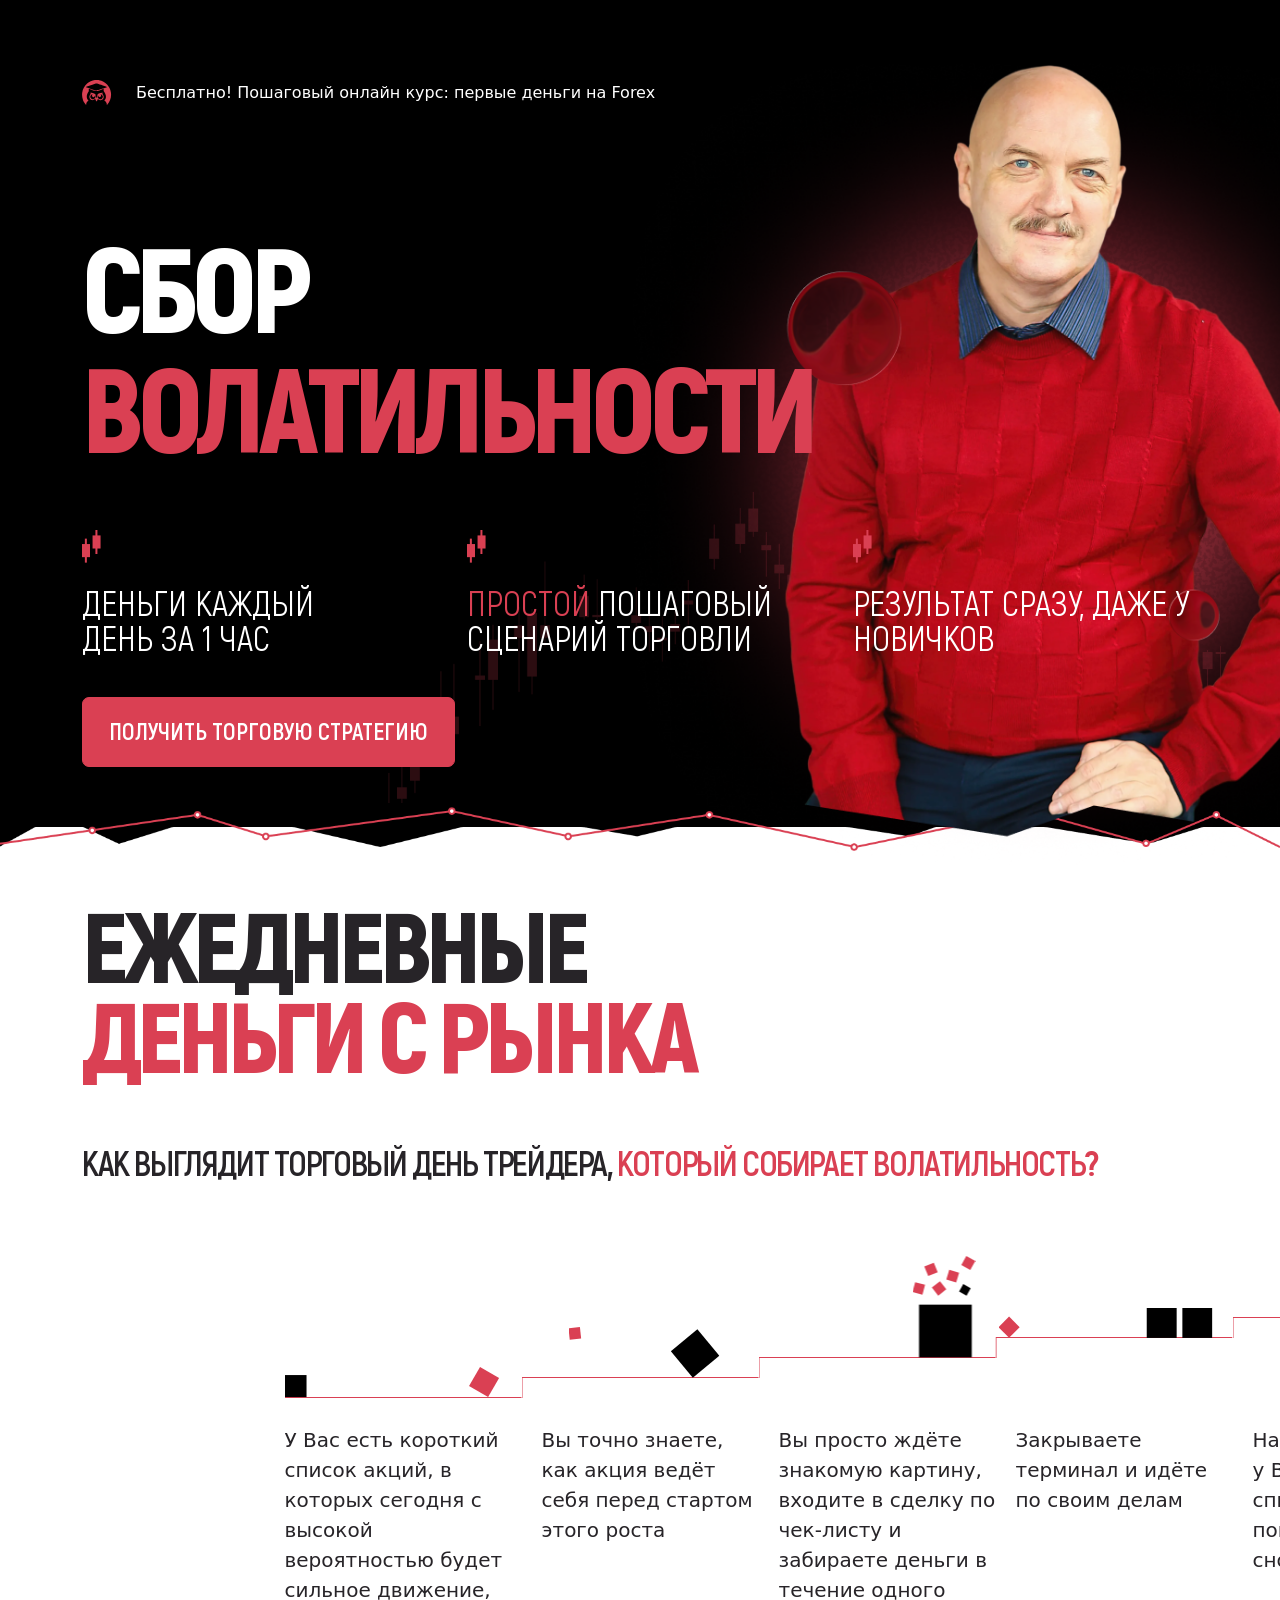
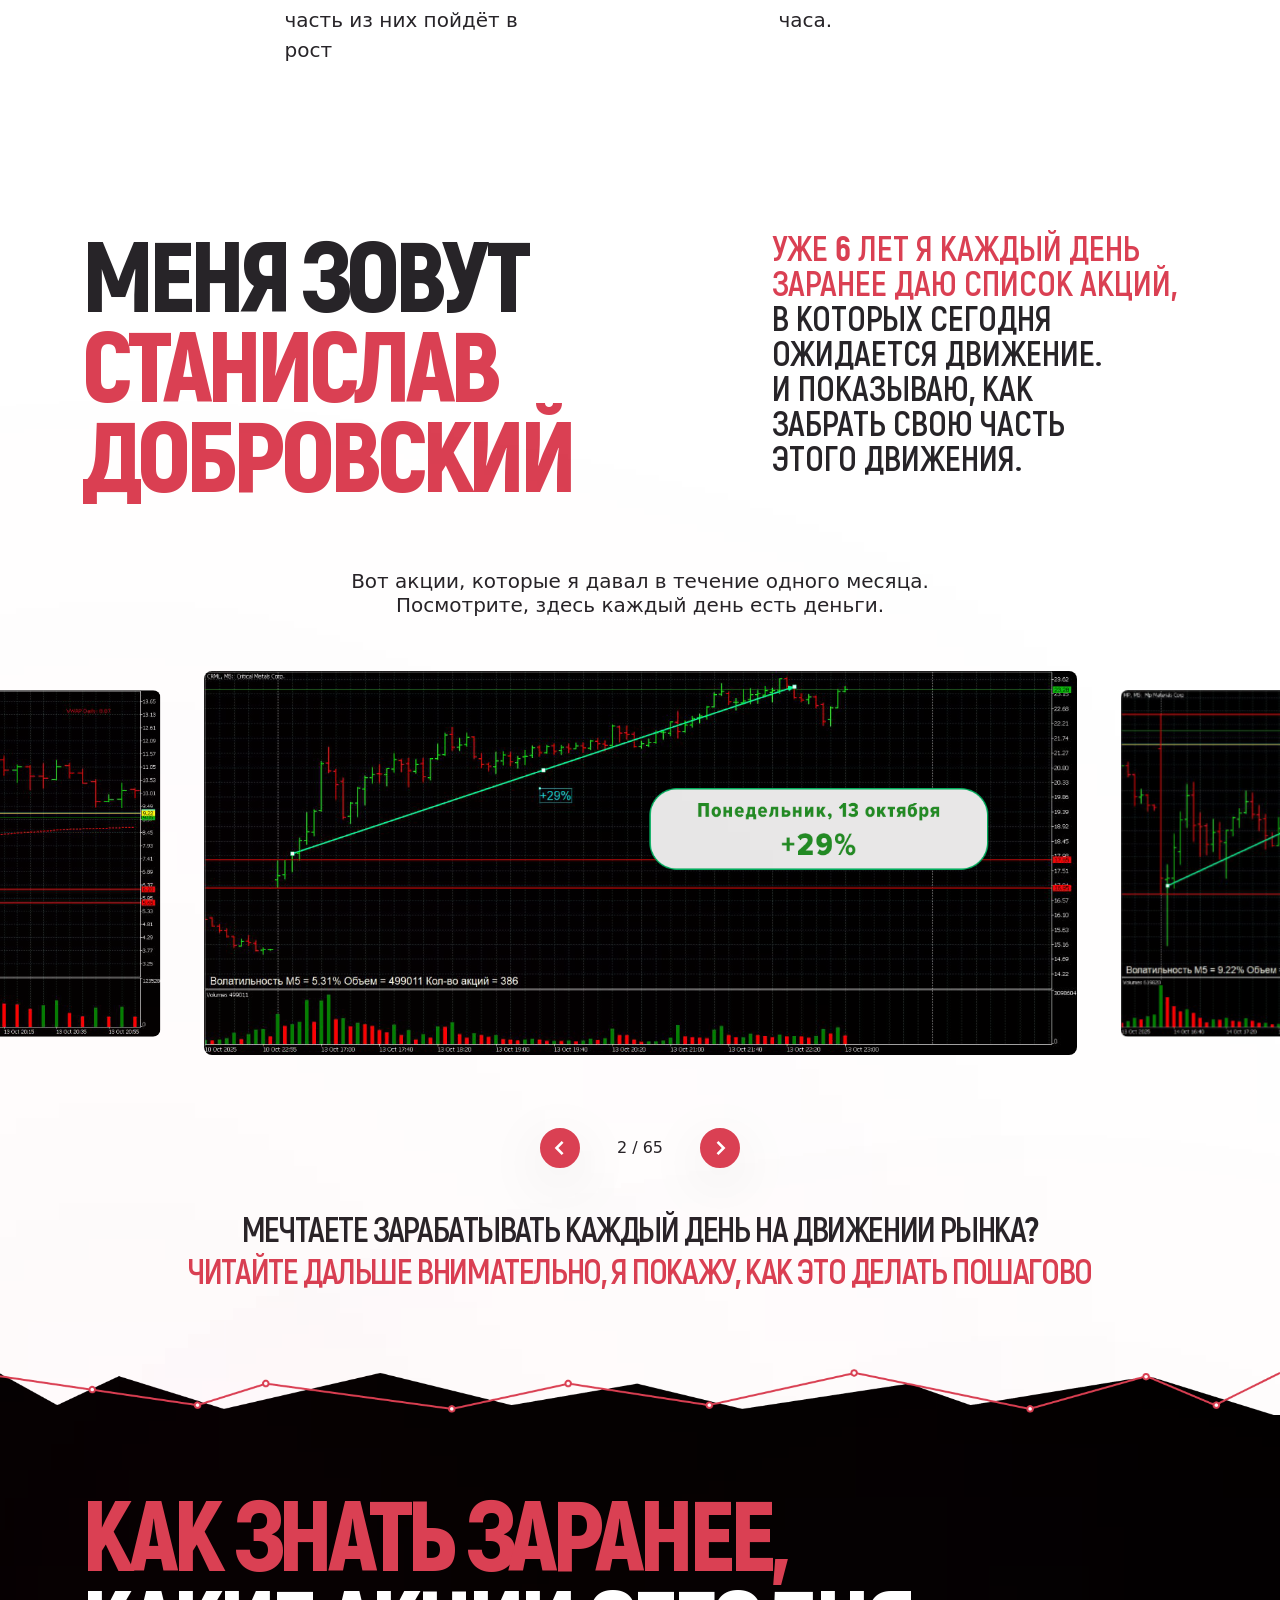
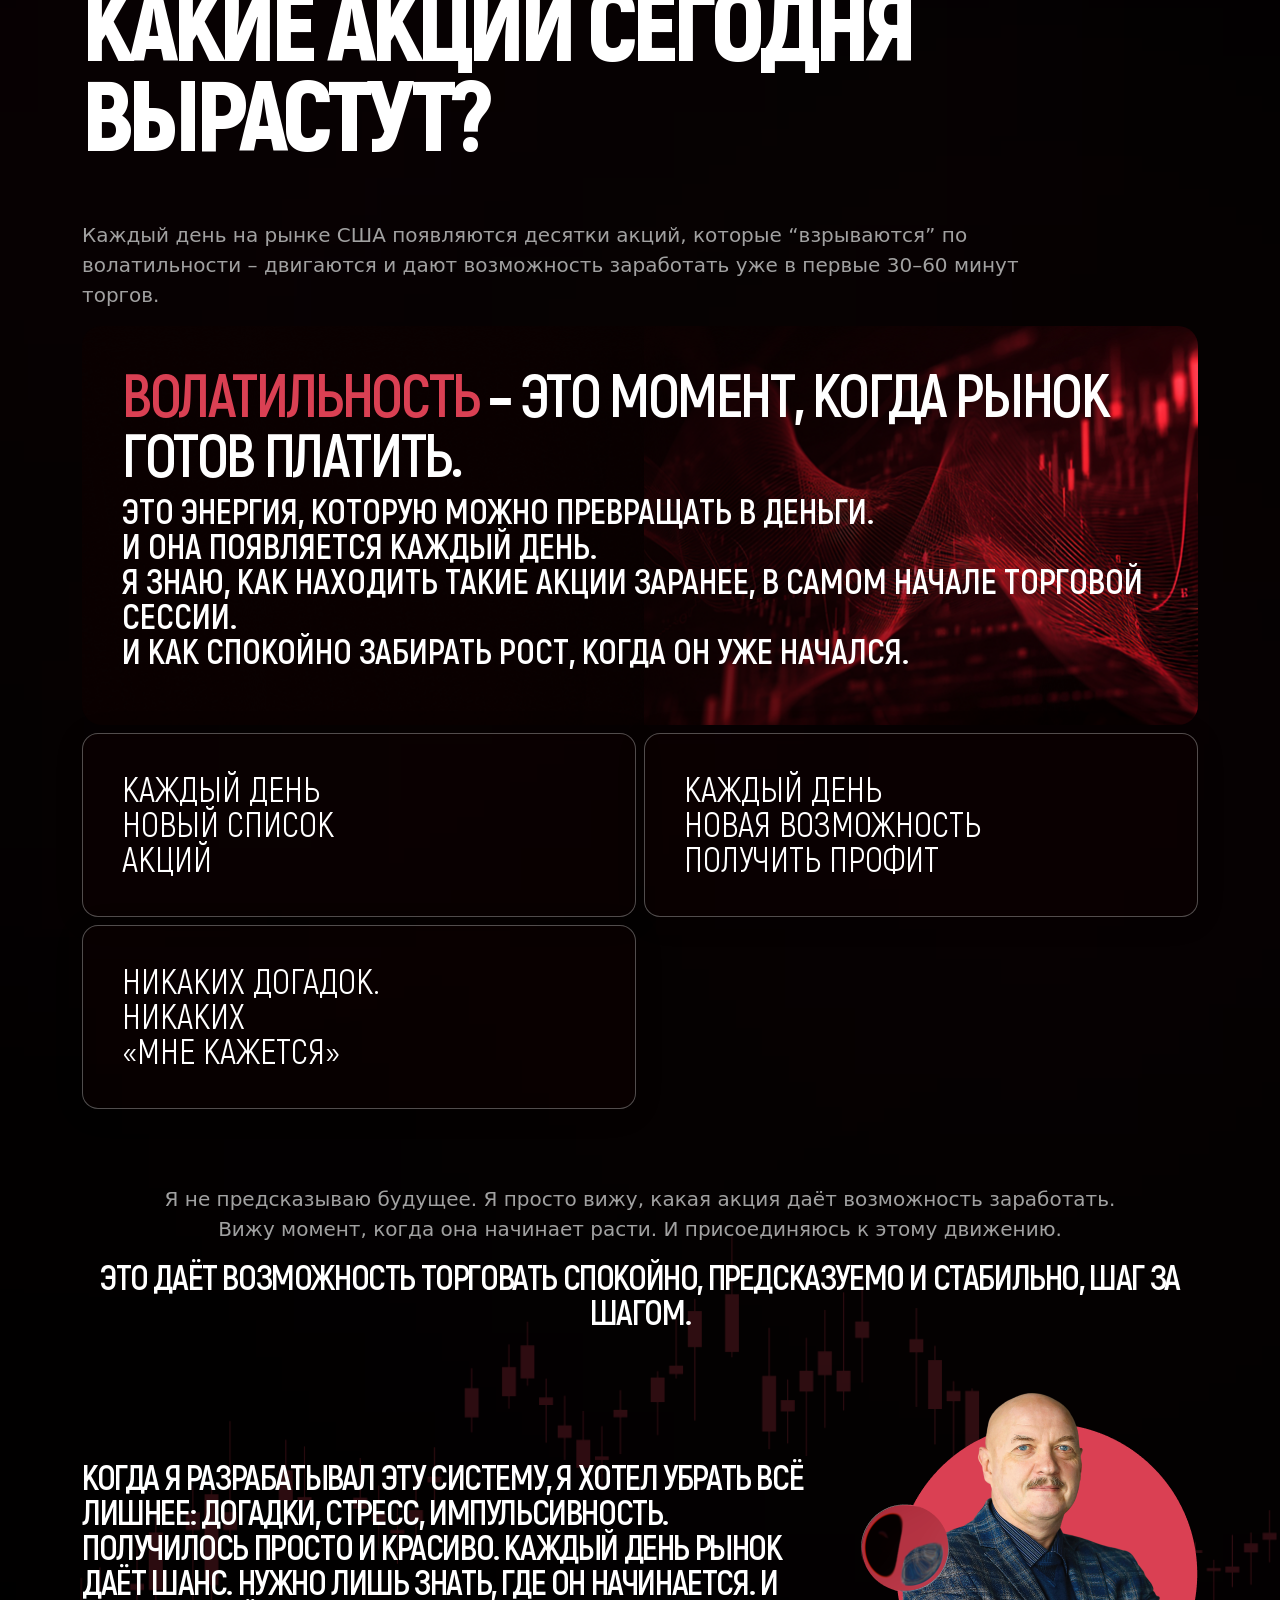
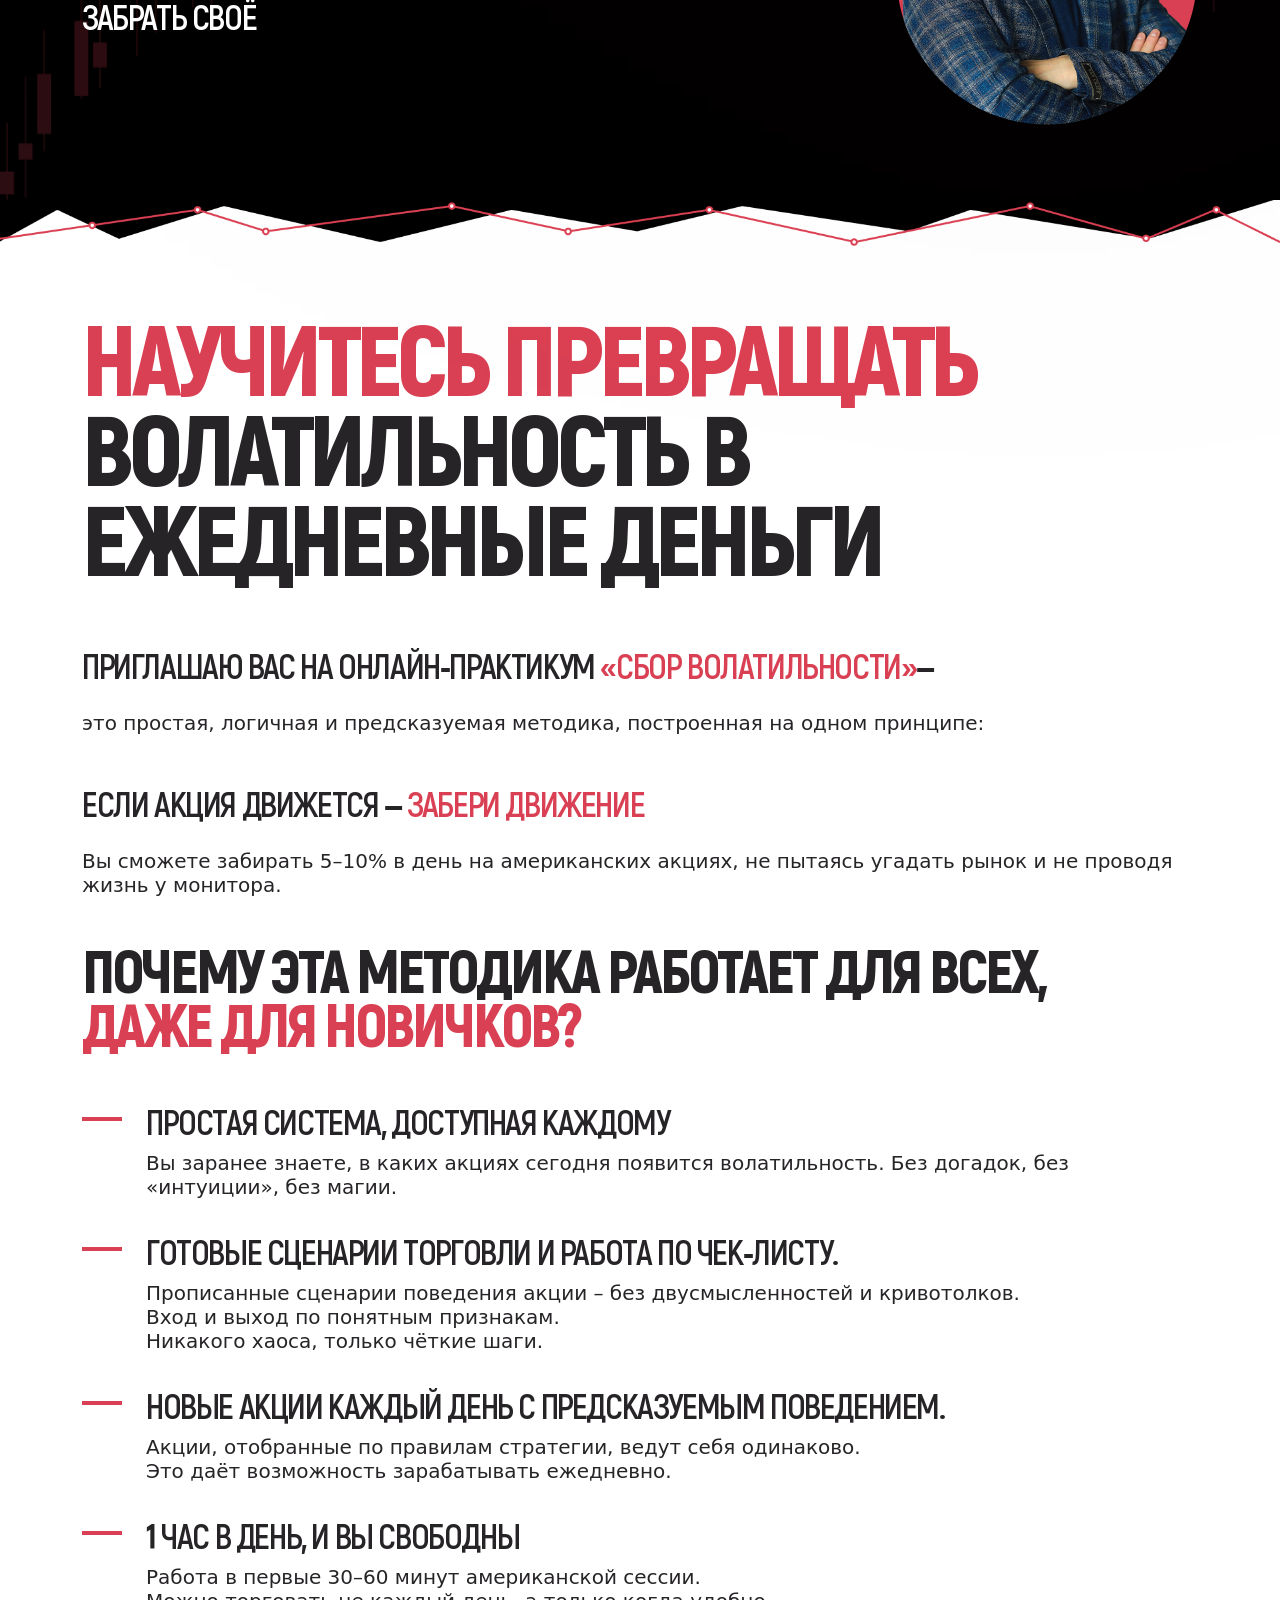
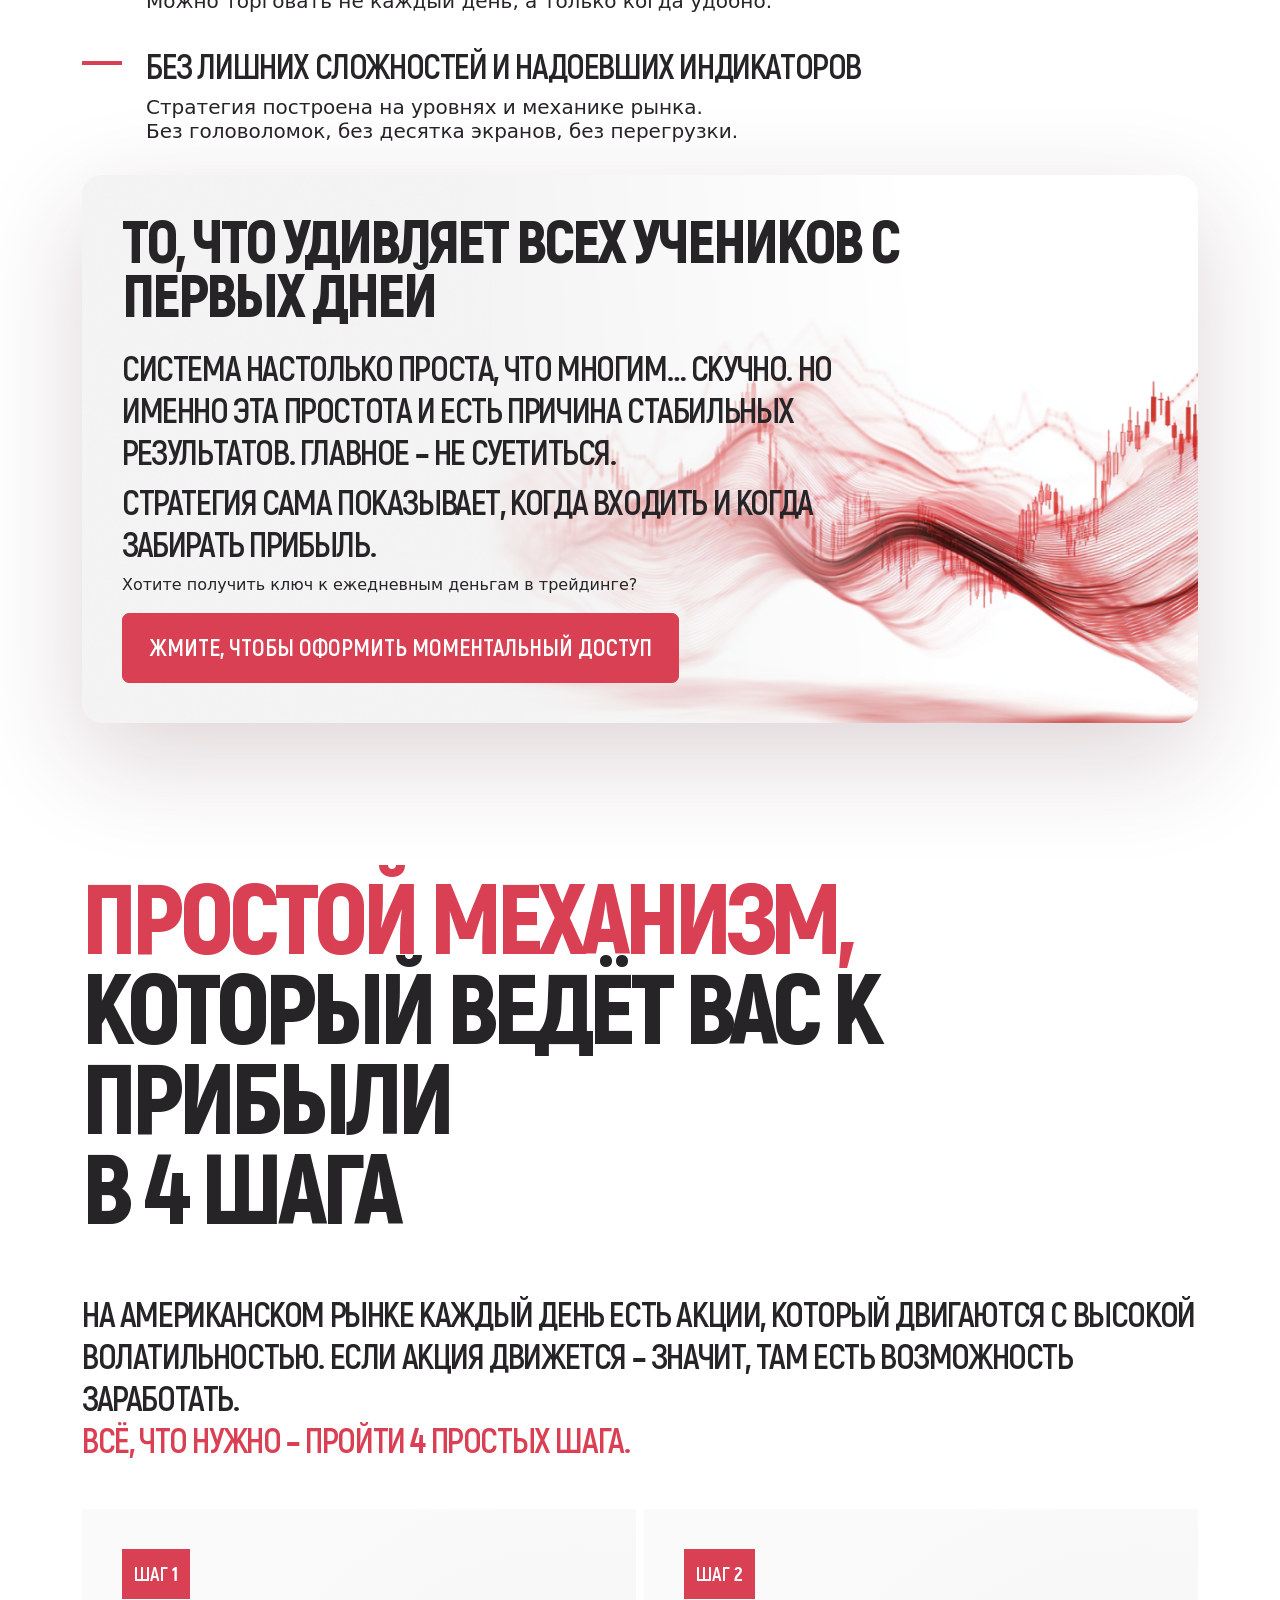
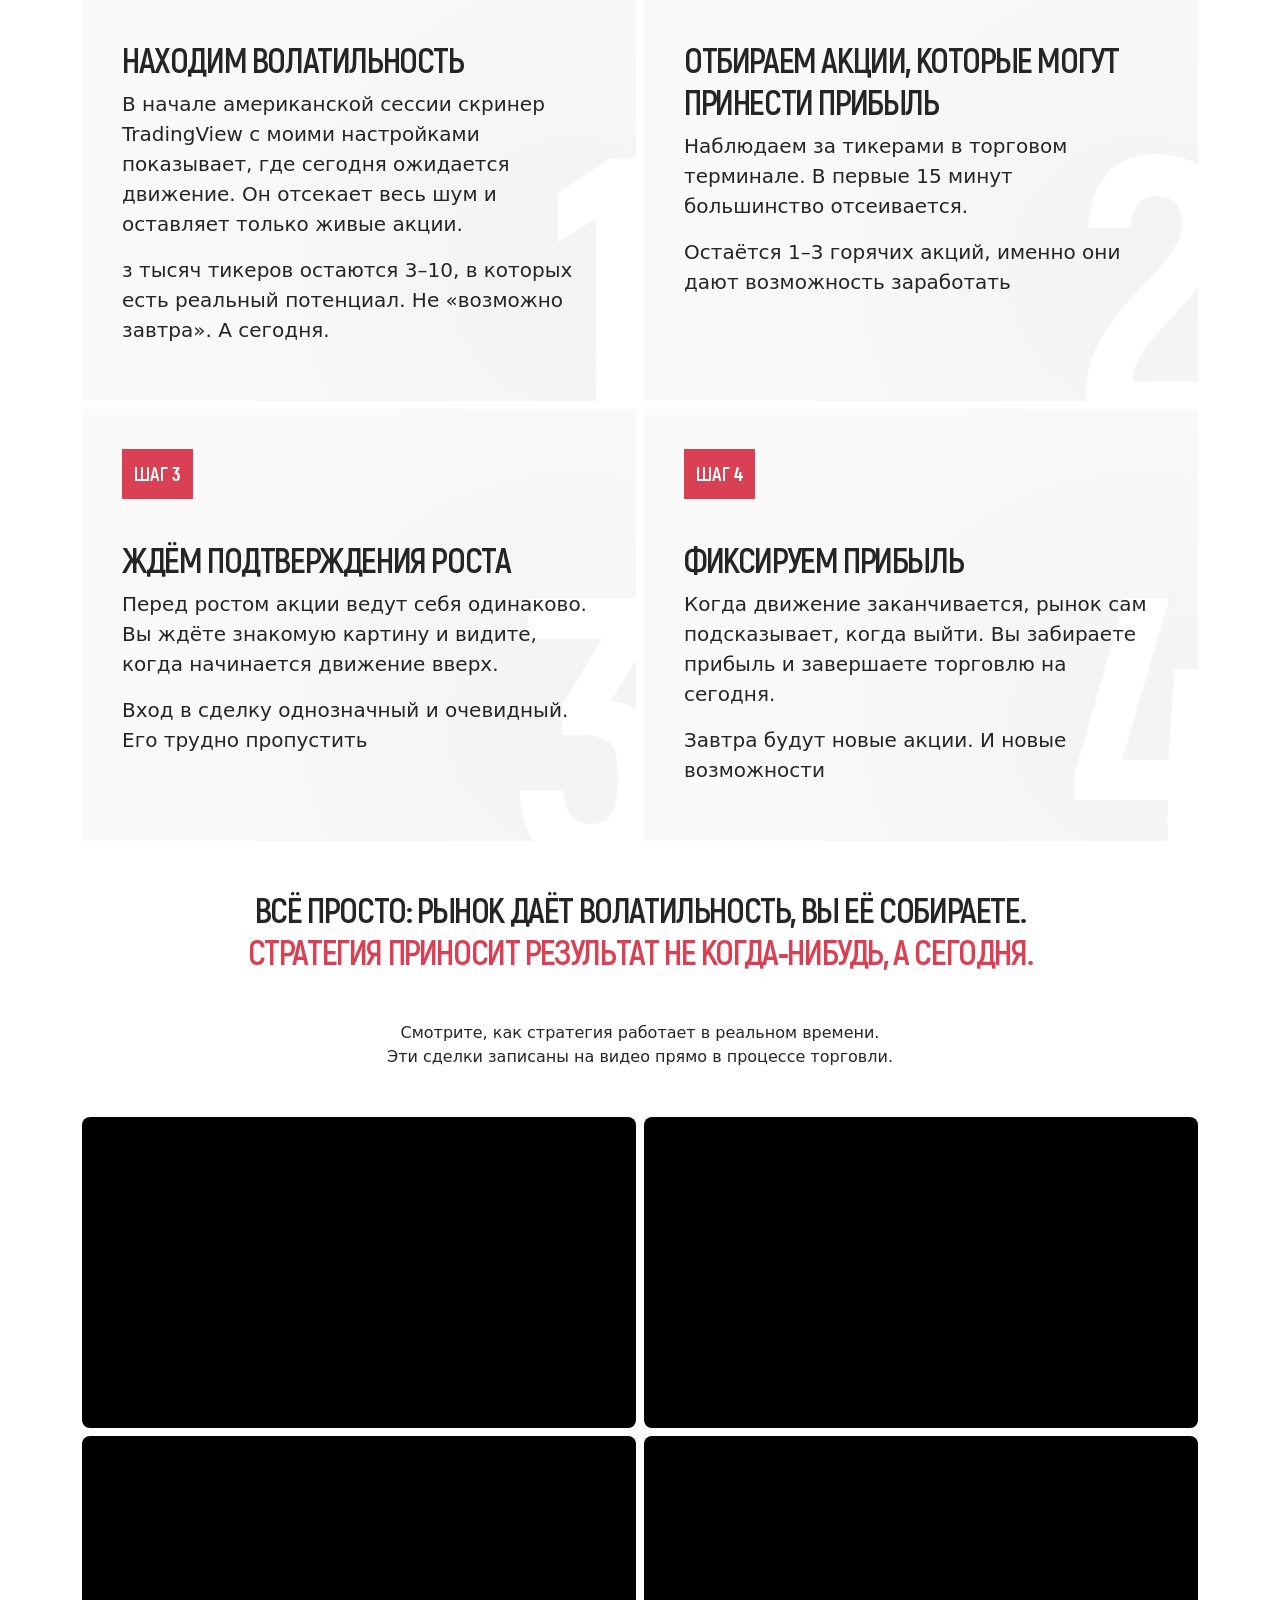
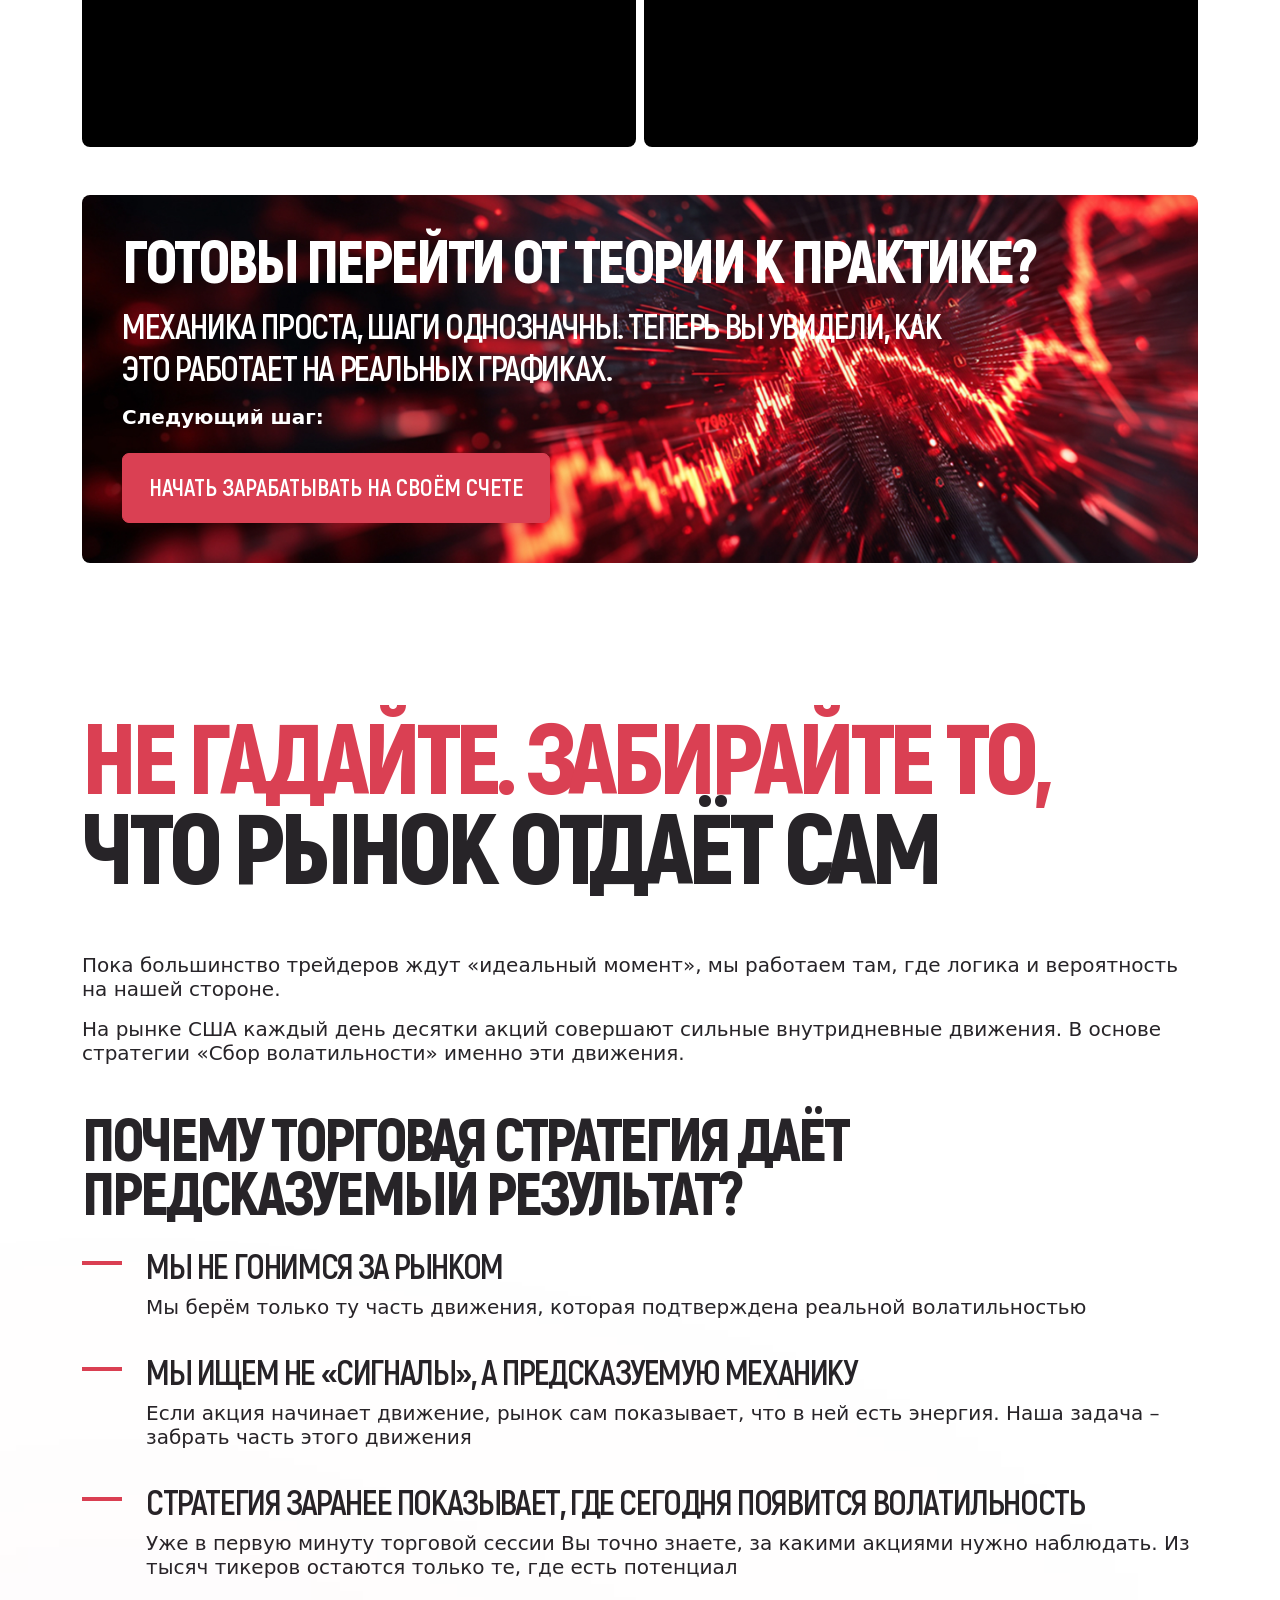
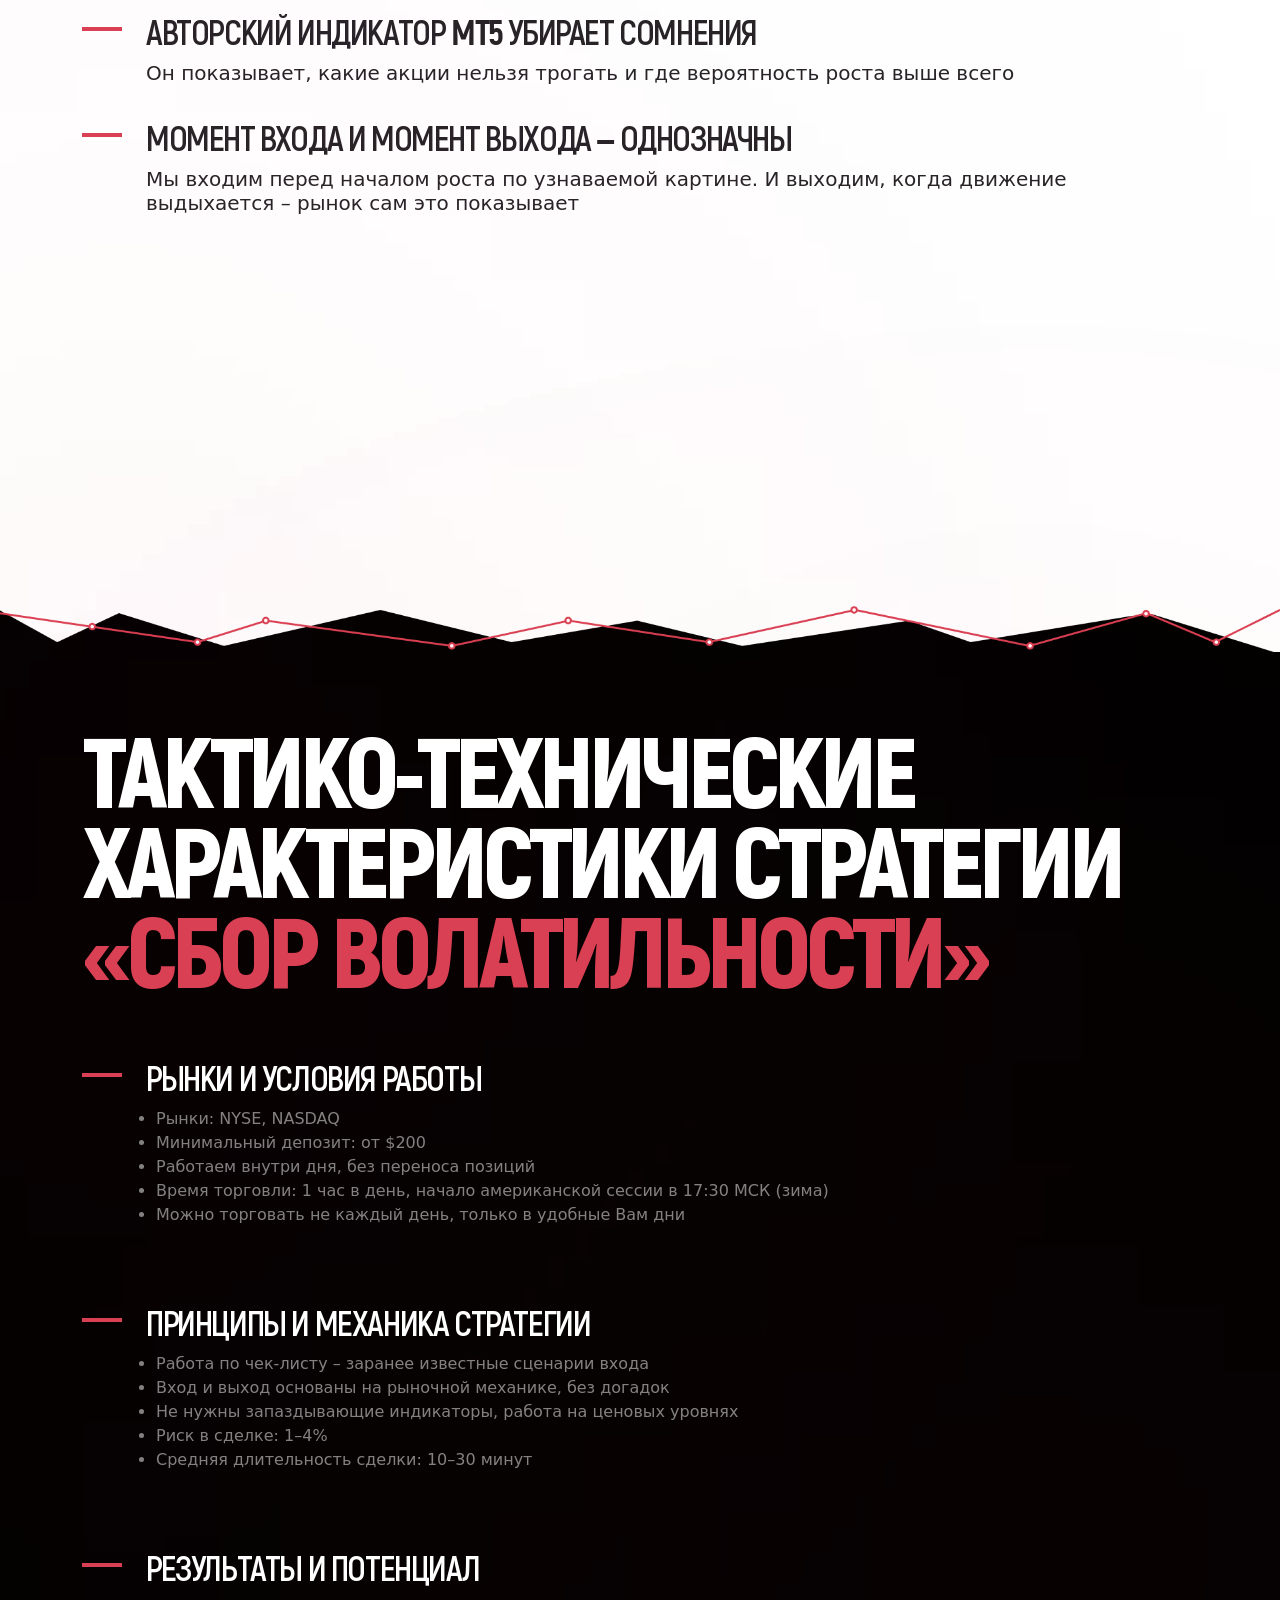
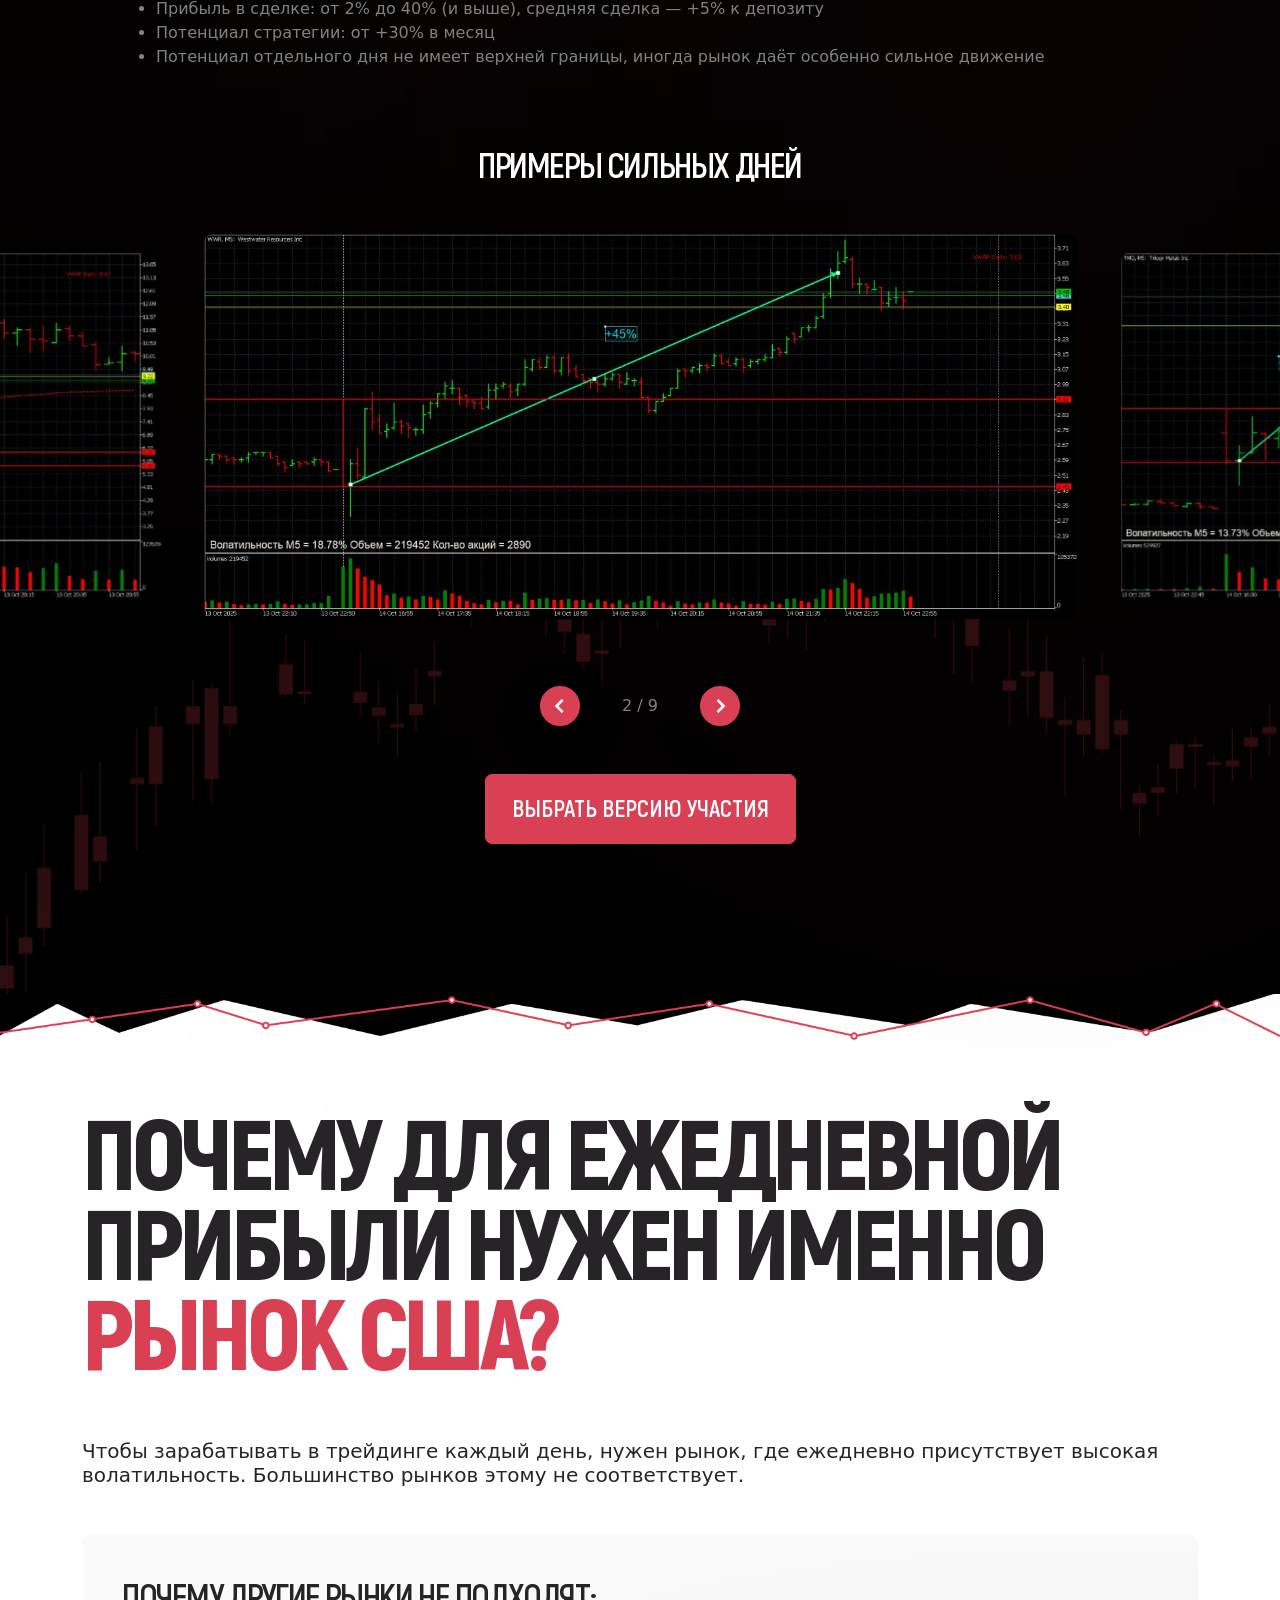
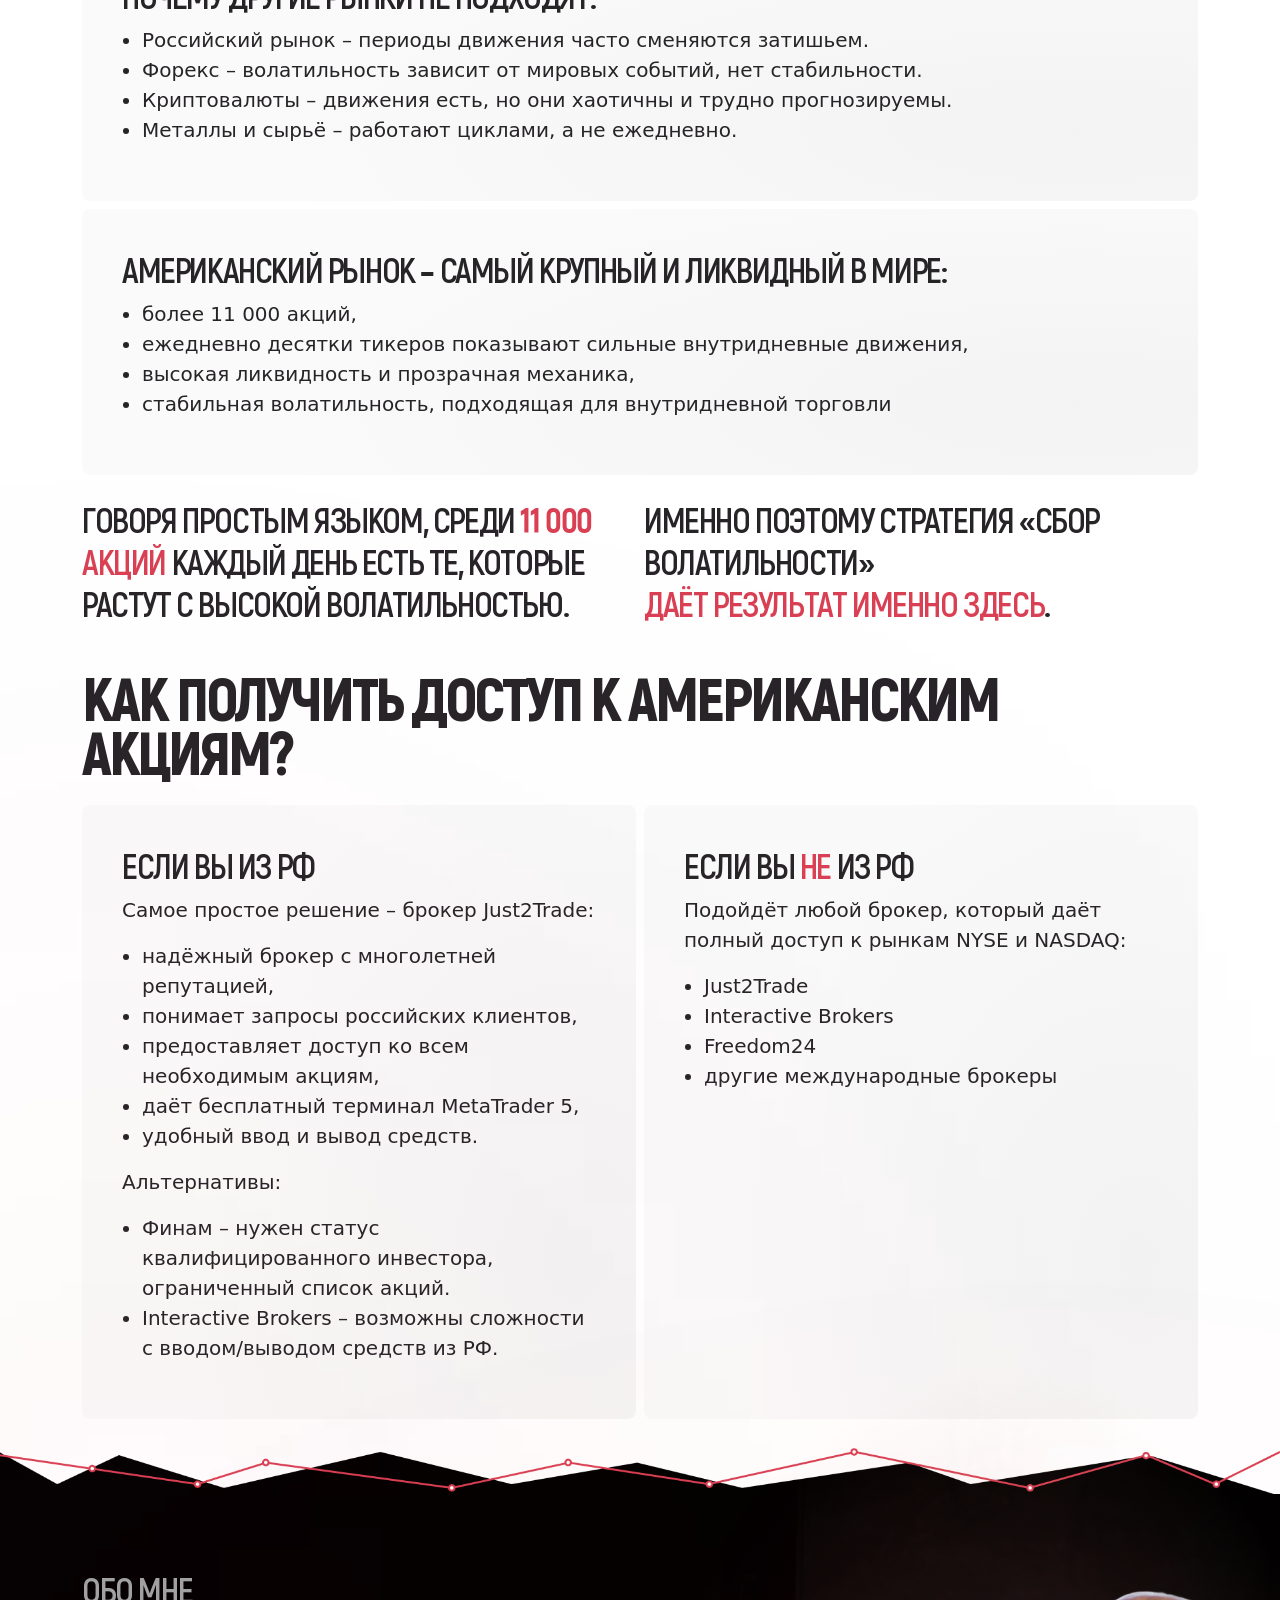
==== commit 803f8f87: "feat: add images" ====
--- a/public/index.html
+++ b/public/index.html
@@ -105,11 +105,135 @@
 						<div class="def-slider def-swiper-js">
 							<div class="swiper">
 								<div class="swiper-wrapper">
-									<div class="swiper-slide" data-fancybox="modal-slider-rev" data-src="img/slide.png"><img src="img/slide.png" alt="" loading="lazy"/>
-									</div>
-									<div class="swiper-slide" data-fancybox="modal-slider-rev" data-src="img/slide.png"><img src="img/slide.png" alt="" loading="lazy"/>
-									</div>
-									<div class="swiper-slide" data-fancybox="modal-slider-rev" data-src="img/slide.png"><img src="img/slide.png" alt="" loading="lazy"/>
+									<div class="swiper-slide" data-fancybox="modal-slider-rev" data-src="img/slider-1/img-2025-stock-1.png"><img src="img/slider-1/img-2025-stock-1.png" alt="" loading="lazy"/>
+									</div>
+									<div class="swiper-slide" data-fancybox="modal-slider-rev" data-src="img/slider-1/img-2025-stock-2.png"><img src="img/slider-1/img-2025-stock-2.png" alt="" loading="lazy"/>
+									</div>
+									<div class="swiper-slide" data-fancybox="modal-slider-rev" data-src="img/slider-1/img-2025-stock-3.png"><img src="img/slider-1/img-2025-stock-3.png" alt="" loading="lazy"/>
+									</div>
+									<div class="swiper-slide" data-fancybox="modal-slider-rev" data-src="img/slider-1/img-2025-stock-4.png"><img src="img/slider-1/img-2025-stock-4.png" alt="" loading="lazy"/>
+									</div>
+									<div class="swiper-slide" data-fancybox="modal-slider-rev" data-src="img/slider-1/img-2025-stock-5.png"><img src="img/slider-1/img-2025-stock-5.png" alt="" loading="lazy"/>
+									</div>
+									<div class="swiper-slide" data-fancybox="modal-slider-rev" data-src="img/slider-1/img-2025-stock-6.png"><img src="img/slider-1/img-2025-stock-6.png" alt="" loading="lazy"/>
+									</div>
+									<div class="swiper-slide" data-fancybox="modal-slider-rev" data-src="img/slider-1/img-2025-stock-7.png"><img src="img/slider-1/img-2025-stock-7.png" alt="" loading="lazy"/>
+									</div>
+									<div class="swiper-slide" data-fancybox="modal-slider-rev" data-src="img/slider-1/img-2025-stock-8.png"><img src="img/slider-1/img-2025-stock-8.png" alt="" loading="lazy"/>
+									</div>
+									<div class="swiper-slide" data-fancybox="modal-slider-rev" data-src="img/slider-1/img-2025-stock-9.png"><img src="img/slider-1/img-2025-stock-9.png" alt="" loading="lazy"/>
+									</div>
+									<div class="swiper-slide" data-fancybox="modal-slider-rev" data-src="img/slider-1/img-2025-stock-10.png"><img src="img/slider-1/img-2025-stock-10.png" alt="" loading="lazy"/>
+									</div>
+									<div class="swiper-slide" data-fancybox="modal-slider-rev" data-src="img/slider-1/img-2025-stock-11.png"><img src="img/slider-1/img-2025-stock-11.png" alt="" loading="lazy"/>
+									</div>
+									<div class="swiper-slide" data-fancybox="modal-slider-rev" data-src="img/slider-1/img-2025-stock-12.png"><img src="img/slider-1/img-2025-stock-12.png" alt="" loading="lazy"/>
+									</div>
+									<div class="swiper-slide" data-fancybox="modal-slider-rev" data-src="img/slider-1/img-2025-stock-13.png"><img src="img/slider-1/img-2025-stock-13.png" alt="" loading="lazy"/>
+									</div>
+									<div class="swiper-slide" data-fancybox="modal-slider-rev" data-src="img/slider-1/img-2025-stock-14.png"><img src="img/slider-1/img-2025-stock-14.png" alt="" loading="lazy"/>
+									</div>
+									<div class="swiper-slide" data-fancybox="modal-slider-rev" data-src="img/slider-1/img-2025-stock-15.png"><img src="img/slider-1/img-2025-stock-15.png" alt="" loading="lazy"/>
+									</div>
+									<div class="swiper-slide" data-fancybox="modal-slider-rev" data-src="img/slider-1/img-2025-stock-16.png"><img src="img/slider-1/img-2025-stock-16.png" alt="" loading="lazy"/>
+									</div>
+									<div class="swiper-slide" data-fancybox="modal-slider-rev" data-src="img/slider-1/img-2025-stock-17.png"><img src="img/slider-1/img-2025-stock-17.png" alt="" loading="lazy"/>
+									</div>
+									<div class="swiper-slide" data-fancybox="modal-slider-rev" data-src="img/slider-1/img-2025-stock-18.png"><img src="img/slider-1/img-2025-stock-18.png" alt="" loading="lazy"/>
+									</div>
+									<div class="swiper-slide" data-fancybox="modal-slider-rev" data-src="img/slider-1/img-2025-stock-19.png"><img src="img/slider-1/img-2025-stock-19.png" alt="" loading="lazy"/>
+									</div>
+									<div class="swiper-slide" data-fancybox="modal-slider-rev" data-src="img/slider-1/img-2025-stock-20.png"><img src="img/slider-1/img-2025-stock-20.png" alt="" loading="lazy"/>
+									</div>
+									<div class="swiper-slide" data-fancybox="modal-slider-rev" data-src="img/slider-1/img-2025-stock-21.png"><img src="img/slider-1/img-2025-stock-21.png" alt="" loading="lazy"/>
+									</div>
+									<div class="swiper-slide" data-fancybox="modal-slider-rev" data-src="img/slider-1/img-2025-stock-22.png"><img src="img/slider-1/img-2025-stock-22.png" alt="" loading="lazy"/>
+									</div>
+									<div class="swiper-slide" data-fancybox="modal-slider-rev" data-src="img/slider-1/img-2025-stock-23.png"><img src="img/slider-1/img-2025-stock-23.png" alt="" loading="lazy"/>
+									</div>
+									<div class="swiper-slide" data-fancybox="modal-slider-rev" data-src="img/slider-1/img-2025-stock-24.png"><img src="img/slider-1/img-2025-stock-24.png" alt="" loading="lazy"/>
+									</div>
+									<div class="swiper-slide" data-fancybox="modal-slider-rev" data-src="img/slider-1/img-2025-stock-25.png"><img src="img/slider-1/img-2025-stock-25.png" alt="" loading="lazy"/>
+									</div>
+									<div class="swiper-slide" data-fancybox="modal-slider-rev" data-src="img/slider-1/img-2025-stock-26.png"><img src="img/slider-1/img-2025-stock-26.png" alt="" loading="lazy"/>
+									</div>
+									<div class="swiper-slide" data-fancybox="modal-slider-rev" data-src="img/slider-1/img-2025-stock-27.png"><img src="img/slider-1/img-2025-stock-27.png" alt="" loading="lazy"/>
+									</div>
+									<div class="swiper-slide" data-fancybox="modal-slider-rev" data-src="img/slider-1/img-2025-stock-28.png"><img src="img/slider-1/img-2025-stock-28.png" alt="" loading="lazy"/>
+									</div>
+									<div class="swiper-slide" data-fancybox="modal-slider-rev" data-src="img/slider-1/img-2025-stock-29.png"><img src="img/slider-1/img-2025-stock-29.png" alt="" loading="lazy"/>
+									</div>
+									<div class="swiper-slide" data-fancybox="modal-slider-rev" data-src="img/slider-1/img-2025-stock-30.png"><img src="img/slider-1/img-2025-stock-30.png" alt="" loading="lazy"/>
+									</div>
+									<div class="swiper-slide" data-fancybox="modal-slider-rev" data-src="img/slider-1/img-2025-stock-31.png"><img src="img/slider-1/img-2025-stock-31.png" alt="" loading="lazy"/>
+									</div>
+									<div class="swiper-slide" data-fancybox="modal-slider-rev" data-src="img/slider-1/img-2025-stock-32.png"><img src="img/slider-1/img-2025-stock-32.png" alt="" loading="lazy"/>
+									</div>
+									<div class="swiper-slide" data-fancybox="modal-slider-rev" data-src="img/slider-1/img-2025-stock-33.png"><img src="img/slider-1/img-2025-stock-33.png" alt="" loading="lazy"/>
+									</div>
+									<div class="swiper-slide" data-fancybox="modal-slider-rev" data-src="img/slider-1/img-2025-stock-34.png"><img src="img/slider-1/img-2025-stock-34.png" alt="" loading="lazy"/>
+									</div>
+									<div class="swiper-slide" data-fancybox="modal-slider-rev" data-src="img/slider-1/img-2025-stock-35.png"><img src="img/slider-1/img-2025-stock-35.png" alt="" loading="lazy"/>
+									</div>
+									<div class="swiper-slide" data-fancybox="modal-slider-rev" data-src="img/slider-1/img-2025-stock-36.png"><img src="img/slider-1/img-2025-stock-36.png" alt="" loading="lazy"/>
+									</div>
+									<div class="swiper-slide" data-fancybox="modal-slider-rev" data-src="img/slider-1/img-2025-stock-37.png"><img src="img/slider-1/img-2025-stock-37.png" alt="" loading="lazy"/>
+									</div>
+									<div class="swiper-slide" data-fancybox="modal-slider-rev" data-src="img/slider-1/img-2025-stock-38.png"><img src="img/slider-1/img-2025-stock-38.png" alt="" loading="lazy"/>
+									</div>
+									<div class="swiper-slide" data-fancybox="modal-slider-rev" data-src="img/slider-1/img-2025-stock-39.png"><img src="img/slider-1/img-2025-stock-39.png" alt="" loading="lazy"/>
+									</div>
+									<div class="swiper-slide" data-fancybox="modal-slider-rev" data-src="img/slider-1/img-2025-stock-40.png"><img src="img/slider-1/img-2025-stock-40.png" alt="" loading="lazy"/>
+									</div>
+									<div class="swiper-slide" data-fancybox="modal-slider-rev" data-src="img/slider-1/img-2025-stock-41.png"><img src="img/slider-1/img-2025-stock-41.png" alt="" loading="lazy"/>
+									</div>
+									<div class="swiper-slide" data-fancybox="modal-slider-rev" data-src="img/slider-1/img-2025-stock-42.png"><img src="img/slider-1/img-2025-stock-42.png" alt="" loading="lazy"/>
+									</div>
+									<div class="swiper-slide" data-fancybox="modal-slider-rev" data-src="img/slider-1/img-2025-stock-43.png"><img src="img/slider-1/img-2025-stock-43.png" alt="" loading="lazy"/>
+									</div>
+									<div class="swiper-slide" data-fancybox="modal-slider-rev" data-src="img/slider-1/img-2025-stock-44.png"><img src="img/slider-1/img-2025-stock-44.png" alt="" loading="lazy"/>
+									</div>
+									<div class="swiper-slide" data-fancybox="modal-slider-rev" data-src="img/slider-1/img-2025-stock-45.png"><img src="img/slider-1/img-2025-stock-45.png" alt="" loading="lazy"/>
+									</div>
+									<div class="swiper-slide" data-fancybox="modal-slider-rev" data-src="img/slider-1/img-2025-stock-46.png"><img src="img/slider-1/img-2025-stock-46.png" alt="" loading="lazy"/>
+									</div>
+									<div class="swiper-slide" data-fancybox="modal-slider-rev" data-src="img/slider-1/img-2025-stock-47.png"><img src="img/slider-1/img-2025-stock-47.png" alt="" loading="lazy"/>
+									</div>
+									<div class="swiper-slide" data-fancybox="modal-slider-rev" data-src="img/slider-1/img-2025-stock-48.png"><img src="img/slider-1/img-2025-stock-48.png" alt="" loading="lazy"/>
+									</div>
+									<div class="swiper-slide" data-fancybox="modal-slider-rev" data-src="img/slider-1/img-2025-stock-49.png"><img src="img/slider-1/img-2025-stock-49.png" alt="" loading="lazy"/>
+									</div>
+									<div class="swiper-slide" data-fancybox="modal-slider-rev" data-src="img/slider-1/img-2025-stock-50.png"><img src="img/slider-1/img-2025-stock-50.png" alt="" loading="lazy"/>
+									</div>
+									<div class="swiper-slide" data-fancybox="modal-slider-rev" data-src="img/slider-1/img-2025-stock-51.png"><img src="img/slider-1/img-2025-stock-51.png" alt="" loading="lazy"/>
+									</div>
+									<div class="swiper-slide" data-fancybox="modal-slider-rev" data-src="img/slider-1/img-2025-stock-52.png"><img src="img/slider-1/img-2025-stock-52.png" alt="" loading="lazy"/>
+									</div>
+									<div class="swiper-slide" data-fancybox="modal-slider-rev" data-src="img/slider-1/img-2025-stock-53.png"><img src="img/slider-1/img-2025-stock-53.png" alt="" loading="lazy"/>
+									</div>
+									<div class="swiper-slide" data-fancybox="modal-slider-rev" data-src="img/slider-1/img-2025-stock-54.png"><img src="img/slider-1/img-2025-stock-54.png" alt="" loading="lazy"/>
+									</div>
+									<div class="swiper-slide" data-fancybox="modal-slider-rev" data-src="img/slider-1/img-2025-stock-55.png"><img src="img/slider-1/img-2025-stock-55.png" alt="" loading="lazy"/>
+									</div>
+									<div class="swiper-slide" data-fancybox="modal-slider-rev" data-src="img/slider-1/img-2025-stock-56.png"><img src="img/slider-1/img-2025-stock-56.png" alt="" loading="lazy"/>
+									</div>
+									<div class="swiper-slide" data-fancybox="modal-slider-rev" data-src="img/slider-1/img-2025-stock-57.png"><img src="img/slider-1/img-2025-stock-57.png" alt="" loading="lazy"/>
+									</div>
+									<div class="swiper-slide" data-fancybox="modal-slider-rev" data-src="img/slider-1/img-2025-stock-58.png"><img src="img/slider-1/img-2025-stock-58.png" alt="" loading="lazy"/>
+									</div>
+									<div class="swiper-slide" data-fancybox="modal-slider-rev" data-src="img/slider-1/img-2025-stock-59.png"><img src="img/slider-1/img-2025-stock-59.png" alt="" loading="lazy"/>
+									</div>
+									<div class="swiper-slide" data-fancybox="modal-slider-rev" data-src="img/slider-1/img-2025-stock-60.png"><img src="img/slider-1/img-2025-stock-60.png" alt="" loading="lazy"/>
+									</div>
+									<div class="swiper-slide" data-fancybox="modal-slider-rev" data-src="img/slider-1/img-2025-stock-61.png"><img src="img/slider-1/img-2025-stock-61.png" alt="" loading="lazy"/>
+									</div>
+									<div class="swiper-slide" data-fancybox="modal-slider-rev" data-src="img/slider-1/img-2025-stock-62.png"><img src="img/slider-1/img-2025-stock-62.png" alt="" loading="lazy"/>
+									</div>
+									<div class="swiper-slide" data-fancybox="modal-slider-rev" data-src="img/slider-1/img-2025-stock-63.png"><img src="img/slider-1/img-2025-stock-63.png" alt="" loading="lazy"/>
+									</div>
+									<div class="swiper-slide" data-fancybox="modal-slider-rev" data-src="img/slider-1/img-2025-stock-64.png"><img src="img/slider-1/img-2025-stock-64.png" alt="" loading="lazy"/>
+									</div>
+									<div class="swiper-slide" data-fancybox="modal-slider-rev" data-src="img/slider-1/img-2025-stock-65.png"><img src="img/slider-1/img-2025-stock-65.png" alt="" loading="lazy"/>
 									</div>
 								</div>
 							</div>
@@ -368,11 +492,23 @@
 							<div class="def-slider def-swiper-js">
 								<div class="swiper">
 									<div class="swiper-wrapper">
-										<div class="swiper-slide" data-fancybox="modal-slider-rev" data-src="img/slide.png"><img src="img/slide.png" alt="" loading="lazy"/>
-										</div>
-										<div class="swiper-slide" data-fancybox="modal-slider-rev" data-src="img/slide.png"><img src="img/slide.png" alt="" loading="lazy"/>
-										</div>
-										<div class="swiper-slide" data-fancybox="modal-slider-rev" data-src="img/slide.png"><img src="img/slide.png" alt="" loading="lazy"/>
+										<div class="swiper-slide" data-fancybox="modal-slider-rev" data-src="img/slider-2/img-2025-big-deal-1.jpg"><img src="img/slider-2/img-2025-big-deal-1.jpg" alt="" loading="lazy"/>
+										</div>
+										<div class="swiper-slide" data-fancybox="modal-slider-rev" data-src="img/slider-2/img-2025-big-deal-2.jpg"><img src="img/slider-2/img-2025-big-deal-2.jpg" alt="" loading="lazy"/>
+										</div>
+										<div class="swiper-slide" data-fancybox="modal-slider-rev" data-src="img/slider-2/img-2025-big-deal-3.jpg"><img src="img/slider-2/img-2025-big-deal-3.jpg" alt="" loading="lazy"/>
+										</div>
+										<div class="swiper-slide" data-fancybox="modal-slider-rev" data-src="img/slider-2/img-2025-big-deal-4.jpg"><img src="img/slider-2/img-2025-big-deal-4.jpg" alt="" loading="lazy"/>
+										</div>
+										<div class="swiper-slide" data-fancybox="modal-slider-rev" data-src="img/slider-2/img-2025-big-deal-5.jpg"><img src="img/slider-2/img-2025-big-deal-5.jpg" alt="" loading="lazy"/>
+										</div>
+										<div class="swiper-slide" data-fancybox="modal-slider-rev" data-src="img/slider-2/img-2025-big-deal-6.jpg"><img src="img/slider-2/img-2025-big-deal-6.jpg" alt="" loading="lazy"/>
+										</div>
+										<div class="swiper-slide" data-fancybox="modal-slider-rev" data-src="img/slider-2/img-2025-big-deal-7.jpg"><img src="img/slider-2/img-2025-big-deal-7.jpg" alt="" loading="lazy"/>
+										</div>
+										<div class="swiper-slide" data-fancybox="modal-slider-rev" data-src="img/slider-2/img-2025-big-deal-8.jpg"><img src="img/slider-2/img-2025-big-deal-8.jpg" alt="" loading="lazy"/>
+										</div>
+										<div class="swiper-slide" data-fancybox="modal-slider-rev" data-src="img/slider-2/img-2025-big-deal-9.jpg"><img src="img/slider-2/img-2025-big-deal-9.jpg" alt="" loading="lazy"/>
 										</div>
 									</div>
 								</div>
@@ -494,11 +630,65 @@
 						<div class="def-slider def-swiper-js">
 							<div class="swiper">
 								<div class="swiper-wrapper">
-									<div class="swiper-slide" data-fancybox="modal-slider-rev" data-src="img/slide.png"><img src="img/slide.png" alt="" loading="lazy"/>
-									</div>
-									<div class="swiper-slide" data-fancybox="modal-slider-rev" data-src="img/slide.png"><img src="img/slide.png" alt="" loading="lazy"/>
-									</div>
-									<div class="swiper-slide" data-fancybox="modal-slider-rev" data-src="img/slide.png"><img src="img/slide.png" alt="" loading="lazy"/>
+									<div class="swiper-slide" data-fancybox="modal-slider-rev" data-src="img/slider-3/img-2025-rewl-1.png">
+										<div class="def-slider__img-wrap"><img src="img/slider-3/img-2025-rewl-1.png" alt="" loading="lazy"/>
+										</div>
+									</div>
+									<div class="swiper-slide" data-fancybox="modal-slider-rev" data-src="img/slider-3/img-2025-rewl-2.png">
+										<div class="def-slider__img-wrap"><img src="img/slider-3/img-2025-rewl-2.png" alt="" loading="lazy"/>
+										</div>
+									</div>
+									<div class="swiper-slide" data-fancybox="modal-slider-rev" data-src="img/slider-3/img-2025-rewl-3.png">
+										<div class="def-slider__img-wrap"><img src="img/slider-3/img-2025-rewl-3.png" alt="" loading="lazy"/>
+										</div>
+									</div>
+									<div class="swiper-slide" data-fancybox="modal-slider-rev" data-src="img/slider-3/img-2025-rewl-4.png">
+										<div class="def-slider__img-wrap"><img src="img/slider-3/img-2025-rewl-4.png" alt="" loading="lazy"/>
+										</div>
+									</div>
+									<div class="swiper-slide" data-fancybox="modal-slider-rev" data-src="img/slider-3/img-2025-rewl-5.png">
+										<div class="def-slider__img-wrap"><img src="img/slider-3/img-2025-rewl-5.png" alt="" loading="lazy"/>
+										</div>
+									</div>
+									<div class="swiper-slide" data-fancybox="modal-slider-rev" data-src="img/slider-3/img-2025-rewl-6.png">
+										<div class="def-slider__img-wrap"><img src="img/slider-3/img-2025-rewl-6.png" alt="" loading="lazy"/>
+										</div>
+									</div>
+									<div class="swiper-slide" data-fancybox="modal-slider-rev" data-src="img/slider-3/img-2025-rewl-7.png">
+										<div class="def-slider__img-wrap"><img src="img/slider-3/img-2025-rewl-7.png" alt="" loading="lazy"/>
+										</div>
+									</div>
+									<div class="swiper-slide" data-fancybox="modal-slider-rev" data-src="img/slider-3/img-2025-rewl-8.png">
+										<div class="def-slider__img-wrap"><img src="img/slider-3/img-2025-rewl-8.png" alt="" loading="lazy"/>
+										</div>
+									</div>
+									<div class="swiper-slide" data-fancybox="modal-slider-rev" data-src="img/slider-3/img-2025-rewl-9.png">
+										<div class="def-slider__img-wrap"><img src="img/slider-3/img-2025-rewl-9.png" alt="" loading="lazy"/>
+										</div>
+									</div>
+									<div class="swiper-slide" data-fancybox="modal-slider-rev" data-src="img/slider-3/img-2025-rewl-10.png">
+										<div class="def-slider__img-wrap"><img src="img/slider-3/img-2025-rewl-10.png" alt="" loading="lazy"/>
+										</div>
+									</div>
+									<div class="swiper-slide" data-fancybox="modal-slider-rev" data-src="img/slider-3/img-2025-rewl-11.png">
+										<div class="def-slider__img-wrap"><img src="img/slider-3/img-2025-rewl-11.png" alt="" loading="lazy"/>
+										</div>
+									</div>
+									<div class="swiper-slide" data-fancybox="modal-slider-rev" data-src="img/slider-3/img-2025-rewl-12.png">
+										<div class="def-slider__img-wrap"><img src="img/slider-3/img-2025-rewl-12.png" alt="" loading="lazy"/>
+										</div>
+									</div>
+									<div class="swiper-slide" data-fancybox="modal-slider-rev" data-src="img/slider-3/img-2025-rewl-13.png">
+										<div class="def-slider__img-wrap"><img src="img/slider-3/img-2025-rewl-13.png" alt="" loading="lazy"/>
+										</div>
+									</div>
+									<div class="swiper-slide" data-fancybox="modal-slider-rev" data-src="img/slider-3/img-2025-rewl-14.png">
+										<div class="def-slider__img-wrap"><img src="img/slider-3/img-2025-rewl-14.png" alt="" loading="lazy"/>
+										</div>
+									</div>
+									<div class="swiper-slide" data-fancybox="modal-slider-rev" data-src="img/slider-3/img-2025-rewl-15.png">
+										<div class="def-slider__img-wrap"><img src="img/slider-3/img-2025-rewl-15.png" alt="" loading="lazy"/>
+										</div>
 									</div>
 								</div>
 							</div>
@@ -1182,11 +1372,105 @@
 						<div class="def-slider def-swiper-js">
 							<div class="swiper">
 								<div class="swiper-wrapper">
-									<div class="swiper-slide" data-fancybox="modal-slider-rev-sRew" data-src="img/slide.png"><img src="img/slide.png" alt="" loading="lazy"/>
-									</div>
-									<div class="swiper-slide" data-fancybox="modal-slider-rev-sRew" data-src="img/slide.png"><img src="img/slide.png" alt="" loading="lazy"/>
-									</div>
-									<div class="swiper-slide" data-fancybox="modal-slider-rev-sRew" data-src="img/slide.png"><img src="img/slide.png" alt="" loading="lazy"/>
+									<div class="swiper-slide" data-fancybox="modal-slider-rev-sRew" data-src="img/slider-4/img-2025-last-1.png">
+										<div class="def-slider__img-wrap"><img src="img/slider-4/img-2025-last-1.png" alt="" loading="lazy"/>
+										</div>
+									</div>
+									<div class="swiper-slide" data-fancybox="modal-slider-rev-sRew" data-src="img/slider-4/img-2025-last-2.png">
+										<div class="def-slider__img-wrap"><img src="img/slider-4/img-2025-last-2.png" alt="" loading="lazy"/>
+										</div>
+									</div>
+									<div class="swiper-slide" data-fancybox="modal-slider-rev-sRew" data-src="img/slider-4/img-2025-last-3.png">
+										<div class="def-slider__img-wrap"><img src="img/slider-4/img-2025-last-3.png" alt="" loading="lazy"/>
+										</div>
+									</div>
+									<div class="swiper-slide" data-fancybox="modal-slider-rev-sRew" data-src="img/slider-4/img-2025-last-4.png">
+										<div class="def-slider__img-wrap"><img src="img/slider-4/img-2025-last-4.png" alt="" loading="lazy"/>
+										</div>
+									</div>
+									<div class="swiper-slide" data-fancybox="modal-slider-rev-sRew" data-src="img/slider-4/img-2025-last-5.png">
+										<div class="def-slider__img-wrap"><img src="img/slider-4/img-2025-last-5.png" alt="" loading="lazy"/>
+										</div>
+									</div>
+									<div class="swiper-slide" data-fancybox="modal-slider-rev-sRew" data-src="img/slider-4/img-2025-last-6.png">
+										<div class="def-slider__img-wrap"><img src="img/slider-4/img-2025-last-6.png" alt="" loading="lazy"/>
+										</div>
+									</div>
+									<div class="swiper-slide" data-fancybox="modal-slider-rev-sRew" data-src="img/slider-4/img-2025-last-7.png">
+										<div class="def-slider__img-wrap"><img src="img/slider-4/img-2025-last-7.png" alt="" loading="lazy"/>
+										</div>
+									</div>
+									<div class="swiper-slide" data-fancybox="modal-slider-rev-sRew" data-src="img/slider-4/img-2025-last-8.png">
+										<div class="def-slider__img-wrap"><img src="img/slider-4/img-2025-last-8.png" alt="" loading="lazy"/>
+										</div>
+									</div>
+									<div class="swiper-slide" data-fancybox="modal-slider-rev-sRew" data-src="img/slider-4/img-2025-last-9.png">
+										<div class="def-slider__img-wrap"><img src="img/slider-4/img-2025-last-9.png" alt="" loading="lazy"/>
+										</div>
+									</div>
+									<div class="swiper-slide" data-fancybox="modal-slider-rev-sRew" data-src="img/slider-4/img-2025-last-10.png">
+										<div class="def-slider__img-wrap"><img src="img/slider-4/img-2025-last-10.png" alt="" loading="lazy"/>
+										</div>
+									</div>
+									<div class="swiper-slide" data-fancybox="modal-slider-rev-sRew" data-src="img/slider-4/img-2025-last-11.png">
+										<div class="def-slider__img-wrap"><img src="img/slider-4/img-2025-last-11.png" alt="" loading="lazy"/>
+										</div>
+									</div>
+									<div class="swiper-slide" data-fancybox="modal-slider-rev-sRew" data-src="img/slider-4/img-2025-last-12.png">
+										<div class="def-slider__img-wrap"><img src="img/slider-4/img-2025-last-12.png" alt="" loading="lazy"/>
+										</div>
+									</div>
+									<div class="swiper-slide" data-fancybox="modal-slider-rev-sRew" data-src="img/slider-4/img-2025-last-13.png">
+										<div class="def-slider__img-wrap"><img src="img/slider-4/img-2025-last-13.png" alt="" loading="lazy"/>
+										</div>
+									</div>
+									<div class="swiper-slide" data-fancybox="modal-slider-rev-sRew" data-src="img/slider-4/img-2025-last-14.png">
+										<div class="def-slider__img-wrap"><img src="img/slider-4/img-2025-last-14.png" alt="" loading="lazy"/>
+										</div>
+									</div>
+									<div class="swiper-slide" data-fancybox="modal-slider-rev-sRew" data-src="img/slider-4/img-2025-last-15.png">
+										<div class="def-slider__img-wrap"><img src="img/slider-4/img-2025-last-15.png" alt="" loading="lazy"/>
+										</div>
+									</div>
+									<div class="swiper-slide" data-fancybox="modal-slider-rev-sRew" data-src="img/slider-4/img-2025-last-16.png">
+										<div class="def-slider__img-wrap"><img src="img/slider-4/img-2025-last-16.png" alt="" loading="lazy"/>
+										</div>
+									</div>
+									<div class="swiper-slide" data-fancybox="modal-slider-rev-sRew" data-src="img/slider-4/img-2025-last-17.png">
+										<div class="def-slider__img-wrap"><img src="img/slider-4/img-2025-last-17.png" alt="" loading="lazy"/>
+										</div>
+									</div>
+									<div class="swiper-slide" data-fancybox="modal-slider-rev-sRew" data-src="img/slider-4/img-2025-last-18.png">
+										<div class="def-slider__img-wrap"><img src="img/slider-4/img-2025-last-18.png" alt="" loading="lazy"/>
+										</div>
+									</div>
+									<div class="swiper-slide" data-fancybox="modal-slider-rev-sRew" data-src="img/slider-4/img-2025-last-19.png">
+										<div class="def-slider__img-wrap"><img src="img/slider-4/img-2025-last-19.png" alt="" loading="lazy"/>
+										</div>
+									</div>
+									<div class="swiper-slide" data-fancybox="modal-slider-rev-sRew" data-src="img/slider-4/img-2025-last-20.png">
+										<div class="def-slider__img-wrap"><img src="img/slider-4/img-2025-last-20.png" alt="" loading="lazy"/>
+										</div>
+									</div>
+									<div class="swiper-slide" data-fancybox="modal-slider-rev-sRew" data-src="img/slider-4/img-2025-last-21.png">
+										<div class="def-slider__img-wrap"><img src="img/slider-4/img-2025-last-21.png" alt="" loading="lazy"/>
+										</div>
+									</div>
+									<div class="swiper-slide" data-fancybox="modal-slider-rev-sRew" data-src="img/slider-4/img-2025-last-22.png">
+										<div class="def-slider__img-wrap"><img src="img/slider-4/img-2025-last-22.png" alt="" loading="lazy"/>
+										</div>
+									</div>
+									<div class="swiper-slide" data-fancybox="modal-slider-rev-sRew" data-src="img/slider-4/img-2025-last-23.png">
+										<div class="def-slider__img-wrap"><img src="img/slider-4/img-2025-last-23.png" alt="" loading="lazy"/>
+										</div>
+									</div>
+									<div class="swiper-slide" data-fancybox="modal-slider-rev-sRew" data-src="img/slider-4/img-2025-last-24.png">
+										<div class="def-slider__img-wrap"><img src="img/slider-4/img-2025-last-24.png" alt="" loading="lazy"/>
+										</div>
+									</div>
+									<div class="swiper-slide" data-fancybox="modal-slider-rev-sRew" data-src="img/slider-4/img-2025-last-25.png">
+										<div class="def-slider__img-wrap"><img src="img/slider-4/img-2025-last-25.png" alt="" loading="lazy"/>
+										</div>
 									</div>
 								</div>
 							</div>
--- a/public/css/main.min.css
+++ b/public/css/main.min.css
@@ -1 +1 @@
-@charset "UTF-8";@import "custom-bootstrap.min.css";@font-face{font-display:swap;font-family:Akrobat;font-style:normal;font-weight:300;src:url(../fonts/Akrobat-Light.woff2) format("woff2")}@font-face{font-display:swap;font-family:Akrobat;font-style:normal;font-weight:600;src:url(../fonts/Akrobat-SemiBold.woff2) format("woff2")}@font-face{font-display:swap;font-family:Akrobat;font-style:normal;font-weight:400;src:url(../fonts/Akrobat-Regular.woff2) format("woff2")}@font-face{font-display:swap;font-family:Akrobat;font-style:normal;font-weight:700;src:url(../fonts/Akrobat-Bold.woff2) format("woff2")}@font-face{font-display:swap;font-family:Akrobat;font-style:normal;font-weight:900;src:url(../fonts/Akrobat-Black.woff2) format("woff2")}@font-face{font-display:swap;font-family:Akrobat;font-style:normal;font-weight:700;src:url(../fonts/Akrobat-ExtraBold.woff2) format("woff2")}:root{--animate-delay:1.2s;--fancybox-content-color:var(--bs-body-color);--swiperArrowSize:2.5rem;--swiperArrowPosition:calc(var(--swiperArrowSize)*-1/2);--swiperBorderColorDef:var(--bs-primary);--swiperColorDef:#fff;--swiperBgDef:var(--bs-primary);--swiperBorderColorDefHover:var(--bs-primary);--swiperColorDefHover:#fff;--swiperBgDefHover:var(--bs-primary);--dark-card-bg:$gray-950;--accent-color:#d63384;--sp-base:1.25rem;--red:#da4053;--sPT:4.6875rem;--sTPB:3.75rem;--sPB:4.6875rem}.fancybox__container{--fancybox-bg:rgba(58,59,60,.77)}.h1,.h2,.h25,h1,h2{font-weight:800;letter-spacing:-.05em;line-height:90%}.h1,.h2,.h25,.h3,.h5,h1,h2,h5{font-family:Akrobat,sans-serif;text-transform:uppercase}.h3,.h5,h5{font-weight:700;letter-spacing:-.04em}.h25{font-size:calc(1.5rem + 3vw)}.item{background:#f5f5f5;border-radius:10px;padding:20px}.pixel-perfect{background-position:center 0;background-repeat:no-repeat;left:50%;opacity:0;opacity:.7;pointer-events:none;position:absolute;right:auto;text-align:center;top:0;translate:-50% 0;z-index:1000}body,html{font-size:var(--bs-body-font-size)}html{-webkit-text-size-adjust:100%;-webkit-tap-highlight-color:rgba(33,36,41,0)}body.fancybox-active,body[class*=fixed]{margin-right:var(--spacing-end)}body.fancybox-active .header,body[class*=fixed] .header{padding-right:var(--spacing-end)}body.loaded_hiding{--s:0.36s;opacity:0;pointer-events:none;transition:all var(--s) ease-in-out}body.loaded_hiding:before{display:none}body.loaded{opacity:1;pointer-events:visible}body:before{content:"";height:100%;position:absolute;width:100%;--s:0.36s;-webkit-backdrop-filter:blur(5px);backdrop-filter:blur(5px);background-color:rgba(39,36,40,.8);left:0;opacity:0;top:0;transition:all var(--s) ease-in-out;z-index:-1}body.fancybox-active{overflow:hidden}body[class*=fixed]{left:0;position:absolute;top:0;touch-action:none;width:100%;z-index:999;-webkit-overflow-scrolling:none;overflow:hidden;overscroll-behavior:none}body[class*=fixed]:before{opacity:.76;z-index:999}.main-wrapper{display:flex;flex-direction:column;min-height:100vh;overflow:hidden;position:relative;width:100%}main{flex-grow:1}.section{background-position:50%;background-repeat:no-repeat;background-size:cover;padding-bottom:var(--sPB);padding-top:var(--sPT)}.section-title{margin-bottom:var(--sTPB)}.section-title img{margin-bottom:0!important;max-width:100%}.section-title h2{text-transform:uppercase}.section-title h2 span{color:#da4053}.mono{font-family:var(--bs-font-monospace)}.small{font-size:.875rem}.tdn{text-decoration:none!important}.ttu{text-transform:uppercase}.tdu{text-decoration:underline}.tdu:hover{text-decoration:none}.fw-300{font-weight:300}.fw-400{font-weight:400}.fw-900{font-weight:900}.fw-500{font-weight:500}.fw-600{font-weight:600}.fw-100{font-weight:100}.row--sm{--bg-gutter-x:1.25rem}.image-source-link{color:#98c3d1}.strong,strong{font-weight:700}ul{padding-left:0}.res-i,picture img{height:auto;max-width:100%}.img-bg{background-position:50%;background-repeat:no-repeat;background-size:cover;position:relative}.img-bg img{inset:0;-o-object-fit:cover;object-fit:cover;position:absolute}.bgs{background-position:50%;background-repeat:no-repeat;background-size:cover}.table{display:table}.tr{display:table-row}.td{display:table-cell}.tabs__btn-accordion{width:100%}.tabs__btn:hover{cursor:pointer}.tabs__content{display:none}.tabs__content.active{display:block}.invisible{border:0;height:1px;margin:-1px;padding:0;position:absolute;width:1px;clip:rect(0 0 0 0);overflow:hidden}.control-wrap{position:relative}.swiper-button-disabled{opacity:.2}.swiper-button-hand{background:var(--swiperBgDef);background-position:50%;background-repeat:no-repeat;background-size:cover;border:2px solid var(--swiperBorderColorDef);border-radius:50%;bottom:0;box-shadow:0 15px 60px rgba(0,0,0,.1);color:var(--swiperColorDef);height:var(--swiperArrowSize);margin:auto 0;outline:none!important;position:absolute;top:0;width:var(--swiperArrowSize);--s:0.36s;align-items:center;display:flex;justify-content:center;transition:all var(--s) ease-in-out;-webkit-user-select:none;-moz-user-select:none;user-select:none;z-index:50}.swiper-button-hand:hover{background:var(--swiperBgDefHover);border-color:var(--swiperBorderColorDefHover);color:var(--swiperColorDefHover)}.swiper-button-hand .icon{font-size:1.25rem;fill:none;stroke:currentColor;stroke-width:3}.swiper-button-hand:after{display:none}.swiper-button-hand-next{right:var(--swiperArrowPosition)}.swiper-button-hand-prev{left:var(--swiperArrowPosition)}.swiper-pagination{text-align:center;width:100%}.swiper-pagination-bullet{background-color:#e6e6e6;border-radius:50%;height:8px;opacity:1;outline:none!important;width:8px;--s:0.36s;display:inline-block;margin-left:.5rem;margin-right:.3125rem;transition:all var(--s) ease-in-out}.swiper-pagination-bullet-active,.swiper-pagination-bullet:hover{background-color:var(--bs-primary)}picture{display:block}img.object-fit-js{display:block;height:100%;width:100%}.object-fit-js img,img.img-bg,img.object-fit-js{-o-object-fit:cover;object-fit:cover}a{--s:0.36s;transition:all var(--s) ease-in-out}.picture-bg,img.img-bg{z-index:-1}.picture-bg,.picture-bg .object-fit-js,img.img-bg,img.img-bg .object-fit-js{height:100%;left:0;position:absolute;top:0;width:100%}.bg-wrap{position:relative;z-index:2}.browsehappy{background:#000;color:#fff;font-size:10px;min-height:100px;padding-top:30px;position:absolute;top:0;width:100%;z-index:2000}iframe{border:none}::-webkit-calendar-picker-indicator{background-image:url('data:image/svg+xml;charset=utf-8,<svg xmlns="http://www.w3.org/2000/svg" width="16" height="15" viewBox="0 0 24 24"><path fill="%23da4053" d="M20 3h-1V1h-2v2H7V1H5v2H4c-1.1 0-2 .9-2 2v16c0 1.1.9 2 2 2h16c1.1 0 2-.9 2-2V5c0-1.1-.9-2-2-2m0 18H4V8h16z"/></svg>')}.form-control,.form-select{box-shadow:none!important}.fancybox__content :focus:not(.carousel__button.is-close){outline:none!important}.form-check,.form-check-input,.form-switch{cursor:pointer}.img-wrap-center{align-items:center;display:flex;inset:0;justify-content:center;margin:auto;position:absolute}.img-wrap-center img{height:auto;max-height:100%;max-width:100%}.img-wrap-center img.object-fit-js{height:100%;-o-object-fit:cover;object-fit:cover;width:100%}.btn{line-height:1}.btn-primary{color:#fff;font-family:Akrobat,sans-serif;font-weight:700;text-transform:uppercase}.panel-with-bg{background:var(--Grey3,#e0e4ea);border-radius:24px;margin-top:4rem;padding:5rem 1.25rem;position:relative}.panel-with-bg .picture-bg{border-radius:inherit}.panel-with-bg .row{justify-content:center;--bs-gutter-y:1rem}.fz-lg{font-size:1.25rem}.video-block{margin-inline:auto;margin-top:64px;max-width:900px}.video-block h3{margin-bottom:2rem}.video-block iframe{aspect-ratio:16/9;border:none;border-radius:16px}.btn-white{background-color:#fff;border:0 solid #000;color:#000;min-width:190px}.btn-white:hover{background-color:#f2f2f2}.form-control{margin-bottom:1em;text-align:center}.footer{padding:2.5rem 0;position:relative;z-index:1;z-index:2}.footer__container .before{display:block;margin-bottom:1.25rem}.footer .row{--bs-gutter-y:1.25rem}.footer a{border-bottom:1px solid!important;color:#000;font-size:16px;text-decoration:none}.footer a:hover{border-bottom-color:transparent!important}.footer a{color:#272428!important;display:inline-block}.footer a:hover{opacity:.8}.footer .spiner{margin-left:.625rem;margin-right:.625rem}.footer__txt{line-height:1.2em}.footer__txt p{font-feature-settings:"pnum" on,"lnum" on;margin-bottom:0}.footer__txt h6{margin-bottom:1.03125rem;text-transform:none}.footer__txt--h6{font-size:1.25rem;font-weight:600;margin-bottom:1.25rem}.footer__txt--h6 a{font-size:1.25rem;font-weight:600;line-height:1}.footer__txt--support{margin-bottom:1.25rem}.footer__txt--support a{text-decoration:none}.footer__left-col a{display:inline}.form-wrap__input-wrap{margin-bottom:.9375rem}.form-wrap__input{resize:none}.form-wrap__btn{cursor:pointer;margin-bottom:.9375rem}.form-wrap label{display:block;width:100%}input[type=number]{-moz-appearance:textfield}select::-ms-expand{display:none}input::-webkit-inner-spin-button,input::-webkit-outer-spin-button{-webkit-appearance:none;margin:0}.headerBlock{--sPT:6.25rem;--sPB:3.75rem;--sTPB:3.75rem;background-color:#000;background-image:url(../img/header-bg.png);background-position:100% 100%;background-repeat:no-repeat;background-size:70% auto;color:#fff;position:relative;z-index:2}.headerBlock:after{aspect-ratio:1921/72;background-image:url(../img/header-after.png);background-repeat:no-repeat;background-size:100% 100%;content:"";left:0;position:absolute;top:100%;transform:translateY(-50%);width:100%;z-index:-1}.headerBlock .container,.headerBlock h1{position:relative}.headerBlock h1{color:#fff;font-weight:800;line-height:1;text-transform:uppercase;z-index:4}.headerBlock img{bottom:-5%;max-height:100%;max-width:100%;max-width:120%;pointer-events:none;position:absolute;right:-20%}.headerBlock__row{counter-reset:num;display:grid;gap:20px;grid-template-columns:repeat(auto-fit,minmax(342px,1fr));margin:20px 0;position:relative;z-index:4}.headerBlock__item{font-family:Akrobat,sans-serif;font-size:35px;line-height:1;text-transform:uppercase}.headerBlock__item:before{content:url(../img/chart-i.svg);display:block;margin-bottom:18px}.headerBlock .btn{position:relative;z-index:2}.headerBlock-item{-webkit-backdrop-filter:blur(6.6px);backdrop-filter:blur(6.6px);background:rgba(0,0,0,.59);border-radius:22px;font-size:14px;font-weight:700;height:100%;line-height:1.4;padding:1.5rem;text-align:center;text-wrap:balance}.headerBlock-item img{margin-bottom:1rem}.soc{--bs-gutter-x:10px;--bs-gutter-y:m;display:flex;margin-left:calc(var(--bs-gutter-x)*-1/2);margin-right:calc(var(--bs-gutter-x)*-1/2);margin-top:calc(var(--bs-gutter-y)*-1)}.soc>*{margin-top:calc(var(--bs-gutter-y));padding-left:calc(var(--bs-gutter-x)/2);padding-right:calc(var(--bs-gutter-x)/2)}.soc__item{text-decoration:none!important;vertical-align:middle;--s:0.36s;display:grid;place-items:center;transition:all var(--s) ease-in-out}.soc .icon{font-size:1.875rem}.counter{counter-reset:num}.counter__item{position:relative}.counter__item:before{content:counter(num);counter-increment:num}.addBlock{border:1px solid;border-radius:23px;color:var(--color,#da4053);display:flex;overflow:hidden;position:relative}.addBlock input{border:none;color:inherit;height:2.8125rem;text-align:center}.addBlock__btn{background:none!important;background:transparent;border:none!important;border-radius:23px;box-shadow:none!important;color:inherit;height:2.8125rem;outline:none!important;position:relative;width:1.625rem}.addBlock__btn:after,.addBlock__btn:before{background-color:currentColor;content:"";height:2px;inset:0;margin:auto;position:absolute;width:10px}.addBlock__btn--plus:after{transform:rotate(90deg)}.search-block{position:relative}.search-block input{border:none!important;font-size:14px;outline:none!important;padding-bottom:.875rem;padding-left:1.875rem;padding-top:.875rem;width:100%}.search-block .icon{border:none!important;font-size:1.25rem}.search-block button{align-items:center;background:none!important;border:none!important;display:flex;height:100%;justify-content:center;left:0;position:absolute;top:0}.breadcrumb-item{width:auto}.def-slider{margin-inline:auto;margin-bottom:40px;max-width:1080px;position:relative}.def-slider h6{line-height:1.2;margin-bottom:1.25rem;text-align:center}.def-slider .awiper-wrapper{align-self:center}.def-slider .swiper{margin-bottom:var(--sPB)}.def-slider .swiper-button-hand{--swiperArrowPosition:20px}.def-slider__slide{align-items:center;cursor:pointer;display:flex;height:auto;justify-content:center;text-align:center}.def-slider{max-width:873px}.def-slider .swiper{max-width:100%;overflow:visible}.def-slider .swiper-slide{--s:0.36s;transition:all var(--s) ease-in-out}.def-slider .swiper-slide img{height:auto;max-width:100%}.def-slider .swiper-slide:not(.swiper-slide-active){scale:.9}.control-wrap{margin-left:auto;margin-right:auto;max-width:295px}:root{--fancybox-content-bg:none}.fancybox__content{max-width:100%;padding:0}.modal-win{background-color:#fff;max-width:100%;padding:40px;position:relative;width:31.25rem}.modal-win .mfp-close{color:#da4053;font-size:40px;font-weight:100}a{outline:0!important}.modal-form{position:relative}#foot-dialog h3{font-size:2.25em}.mfp-close{background:0 0;border:0;border-radius:50%;box-shadow:none;color:#272428;cursor:pointer;display:block;font-family:Arial,Baskerville,monospace;font-size:28px;font-size:50px;font-style:normal;font-weight:100;height:56px;line-height:56px;margin-right:-5px;margin-top:-5px;opacity:.65;opacity:1;outline:0;overflow:visible;padding:0;position:absolute;right:0;text-align:center;text-decoration:none;top:0;-webkit-user-select:none;-moz-user-select:none;user-select:none;width:56px;z-index:1046;--s:0.36s;transition:all var(--s) ease-in-out}.polite .link{color:#da4053;cursor:pointer;text-decoration:underline}.polite .link :hover{display:none}.fancybox__container{min-height:100%;transform:none!important;width:100%!important}.fancybox-throwOutUp{animation:fancybox-throwOutUp .25s ease both}.fancybox-throwOutDown{animation:fancybox-throwOutDown .25s ease both}@keyframes fancybox-throwOutUp{0%{opacity:0;transform:translate3d(0,-5%,0)}to{opacity:1;transform:translateZ(0)}}@keyframes fancybox-throwOutDown{to{opacity:0;transform:translate3d(0,10%,0)}}.sAuthor__caption{max-width:890px}.sAuthor ul li{font-size:20px;list-style:none;margin-bottom:2em;max-width:500px;padding-left:4em;position:relative}.sAuthor ul li:before{background-color:#da4053;content:"";height:.25em;left:0;position:absolute;top:1em;width:2.5em}.sAuthor .container{position:relative;z-index:2}.sAuthor .author-img{left:45%;max-width:80%;position:absolute;top:0;z-index:-1}.sAuthor ol{counter-reset:num;display:grid;gap:20px;grid-template-columns:1fr 1fr;list-style:none;margin:20px 0;position:relative;z-index:4}.sAuthor ol li:before{color:#da4053;content:counter(num);counter-increment:num;display:block;font-family:Akrobat,sans-serif;font-size:120px;font-weight:800;line-height:1}.sAuthor .swiper-slide{border:1px solid #da4053;border-radius:8px;padding:16px}.sAuthor .swiper-slide img{border-radius:8px}.sCatalog__row{--bs-gutter-y:var(--bs-gutter-x)}.sCatalog__slide{height:auto}.product-item{background:#fff;border:1px solid #e2e2e2;border-radius:15px;display:flex;flex-direction:column;min-height:100%;overflow:hidden;position:relative}.product-item__img-wrap{aspect-ratio:var(--ratio,190/298);display:block;position:relative}.product-item__caption{display:flex;flex-direction:column;flex-grow:1;padding:1.25rem}.sContact__row{--bs-gutter-y:var(--bs-gutter-x)}.sContact__slide{height:auto}.sContent__row{--bs-gutter-y:var(--bs-gutter-x)}.sContent__slide{height:auto}.sEveryDay__slider{overflow:visible;padding-top:50px}.sEveryDay__slide{border-top:1px solid #da4053;margin-top:calc(115px - var(--devider));max-width:max(237px,20%);padding-top:calc(27px + var(--devider));position:relative}.sEveryDay__slide img{bottom:100%;left:0;position:absolute;right:20px}.sEveryDay__slide:not(:first-child){padding-left:20px}.sEveryDay__slide:not(:first-child):before{background-color:#da4053;content:"";height:20px;left:0;position:absolute;top:0;width:1px}.sEveryDay__slide:first-child{--devider:0px}.sEveryDay__slide:nth-child(2){--devider:20px}.sEveryDay__slide:nth-child(2) img{left:20%}.sEveryDay__slide:nth-child(3){--devider:40px}.sEveryDay__slide:nth-child(3) img{left:auto}.sEveryDay__slide:nth-child(4){--devider:60px}.sEveryDay__slide:nth-child(4) img{left:auto}.sEveryDay__slide:nth-child(5){--devider:80px}.sEveryDay__slide:nth-child(5) img{left:auto;right:20px}.sEveryDay p{font-size:20px}.sForm{color:#fff;counter-reset:num;text-align:center}.sForm .container{position:relative}.sForm .container img{bottom:calc(var(--sPB)*-1);max-height:100%;max-width:100%;position:absolute;z-index:-1}.sForm .container img:first-child{left:80%}.sForm .container img:nth-child(2){right:65%}.sForm__row{--bs-gutter-y:var(--bs-gutter-x)}.sForm__slide{height:auto}.sForm .form-wrap,.sForm form{margin:0 auto}.sForm .form-control{background:#006fff;border-radius:2.5rem;border-width:4px;font-size:24px;font-weight:600;padding-top:25px;text-align:left}.sForm .form-control::-moz-placeholder{opacity:.7}.sForm .form-control::placeholder{opacity:.7}.sForm .form-group{position:relative;text-align:left}.sForm .form-group .input-label{font-size:14px;padding-left:20px;position:absolute;top:8px}.sForm__col{position:relative}.sForm__item p{margin-inline:auto;max-width:14.375rem}.sForm__item:before{border:1px solid;border-radius:50%;color:#fff;content:counter(num);counter-increment:num;display:block;font-size:64px;height:100px;margin-bottom:20px;margin-left:auto;margin-right:auto;width:100px}.privacy_agreement_block{margin-top:20px}.privacy_agreement_block label{display:inline-block;width:auto}.privacy_agreement_block label a{border-bottom:1px solid;color:#fff}.btn-success{--bs-btn-bg:#2ce07d;--bs-btn-border-color:#2ce07d;font-size:32px;font-weight:700;padding:15px}.sGet__block{background-image:url(../img/get-bg.png)}.sGet__block .h25{max-width:none}.dark-bg{background:#000;background-image:url(../img/header-bg.png);background-position:100% 100%;background-repeat:no-repeat;background-size:100% auto;color:#fff;margin-bottom:40px;position:relative}.dark-bg .container{position:relative;z-index:2}.dark-bg .container:after,.dark-bg .container:before{aspect-ratio:1/1;background-color:#da4053;content:"";filter:blur(500px);opacity:.6;position:absolute;width:30%;z-index:-1}.dark-bg .container:after{left:70%;top:40%}.dark-bg .container:before{right:80%;top:0}.dark-bg:after,.dark-bg:before{aspect-ratio:1921/72;background-image:url(../img/header-after.png);background-repeat:no-repeat;background-size:100% 100%;content:"";position:absolute;width:100%;z-index:-1}.dark-bg:before{bottom:99.9%;left:0;scale:1 -1}.dark-bg:after{left:0;top:99.9%}.dark-bg .swiper-pagination{opacity:.5}.sKnowBefore .h3{line-height:1}.sKnowBefore__block{background-image:url(../img/block-bg.png);background-position:50%;background-repeat:no-repeat;background-size:cover;border-radius:20px;margin-bottom:8px;padding:40px;text-transform:uppercase}.sKnowBefore__block .h3{max-width:18em}.sKnowBefore__block p{font-family:Akrobat,sans-serif;font-size:calc(1.34375rem + 1.125vw);font-weight:700;line-height:1}.sKnowBefore ul{display:grid;gap:8px;grid-template-columns:repeat(auto-fit,minmax(440px,1fr));list-style:none;margin-bottom:var(--sPB)}.sKnowBefore li{backdrop-filter:blur(5px);-webkit-backdrop-filter:blur(5px);background:rgba(27,0,0,.2);border:1px solid hsla(0,0%,100%,.3);border-radius:16px;box-shadow:0 4px 30px rgba(0,0,0,.1);font-family:Akrobat,sans-serif;font-size:calc(1.34375rem + 1.125vw);line-height:1;padding:1.1em;text-transform:uppercase}.sKnowBefore h2{max-width:900px}.sKnowBefore p{font-size:20px}.sKnowBefore__footer-row{align-items:center}.sMyName h2{max-width:10em}.sMyName .section-title p{font-family:Akrobat,sans-serif;font-size:calc(1.34375rem + 1.125vw);font-weight:700;line-height:1;text-transform:uppercase;text-wrap:balance}.sMyName .section-title p span{color:#da4053;display:block}.sNoticeYourself__item{border:1px solid rgba(67,67,67,.2);border-radius:8px;margin-bottom:8px;padding:20px}.sNoticeYourself__caption{flex-grow:1}.sNoticeYourself__caption ul{padding-left:20px}.sProgram{counter-reset:section -1}.sProgram .item ul{font-size:20px;padding-left:20px}.sProgram__aside{max-width:335px}.sProgram .dd-group p{margin-bottom:1em}.sProgram .dd-group ul{margin-bottom:40px;padding-left:40px}.sProgram .dd-group li{margin-bottom:1em}.sProgram .dd-group{margin-bottom:var(--sPB)}.sProgram .dd-group__title:before{color:#da4053;content:"Модуль " counter(section) " ";counter-increment:section}.sProgram__item{border:1px solid #434343;border-radius:8px;height:100%;padding:40px}.sProgram__item .h3{margin-bottom:40px}.sProgram__item ul{padding-left:40px}.sQA{counter-reset:num}.sQA .dd-group__title:before{color:#da4053;content:counter(num);counter-increment:num;margin-right:.6em}.dd-group{align-self:stretch;flex:none;flex-grow:0;margin:0 auto;order:0}.dd-group__title{font-family:Akrobat,sans-serif;font-weight:700;letter-spacing:-.04em;text-transform:uppercase}.dd-group__head{cursor:pointer;display:flex;font-size:calc(1.325rem + .9vw);font-weight:700;margin-bottom:0;position:relative;text-wrap:balance}.dd-group__head .text-secondary{font-size:1rem}.dd-group__head:hover{--stroke-w:2}.dd-group__arrow{color:#da4053;cursor:pointer;height:2rem;margin-left:auto;position:relative;width:2rem;--s:0.36s;flex:none;flex-grow:0;order:1;transition:all var(--s) ease-in-out}.dd-group__arrow:after,.dd-group__arrow:before{background-color:currentColor;content:"";height:2px;position:absolute;transition:all .3s ease;width:2rem}.dd-group__arrow:before{left:0;top:50%;transform:translateY(-50%)}.dd-group__arrow:after{left:50%;top:50%;transform:translate(-50%,-50%) rotate(var(--rotate,90deg))}.dd-group__arrow svg{display:none}.dd-group__item{background:var(--White,#fff);border-bottom:1px solid var(--Grey3,#e0e4ea);margin-bottom:4px;padding:2.5rem}.dd-group__item:last-child{margin-bottom:0}.dd-group__item.active{--rotate:0;--stroke-w:0;color:#000}.dd-group__content{padding:1.875rem 0 1.25rem}.dd-group p{margin-bottom:0}.dd-group__content{display:none}.dd-group__content.active{display:block}.sRew .swiper-slide{border:1px solid #da4053;border-radius:8px;padding:16px}.sRew .swiper-slide img{border-radius:inherit}.sSimple{counter-reset:num2}.sSimple .row{--bs-gutter-x:0.5rem;--bs-gutter-y:0.5rem;counter-reset:num}.sSimple__item{background:radial-gradient(73.92% 87.75% at 89.04% 73.73%,#f3f3f3 0,#fafafa 100%);font-size:20px;overflow:hidden;padding:20px;position:relative;z-index:2}.sSimple__item:before{bottom:0;color:#fff;content:counter(num2);counter-increment:num2;font-family:Akrobat,sans-serif;font-size:calc(10vw + 250px);font-weight:700;line-height:.6;position:absolute;right:0;transform:translateX(25%);z-index:-1}.sSimple__item p{max-width:530px}.sSimple__step{background-color:#da4053;color:#fff;display:inline-block;font-family:Akrobat,sans-serif;font-weight:700;margin-bottom:40px;padding:10px 12px;text-transform:uppercase}.sSimple__step:after{content:counter(num);counter-increment:num}.sSimple__video{aspect-ratio:670/376;background-color:#000;border-radius:8px;overflow:hidden;position:relative}.sSimple__video iframe{border:none;height:100%;inset:0;position:absolute;width:100%}.sSimple__block{background-image:url(../img/sSimple-bg.jpg);background-position:50%;background-repeat:no-repeat;background-size:cover;border-radius:8px;color:#fff;padding:20px}.sSimple__block .h3{max-width:820px}.sStrategies__row{--bs-gutter-x:0.5rem;--bs-gutter-y:0.5rem}.sStrategies ul{margin-bottom:var(--sPB)}.sStrategies .main-list-item{list-style:none;margin-bottom:2em;padding-left:4em;position:relative}.sStrategies .main-list-item li{list-style:disc;margin-left:10px;opacity:.5}.sStrategies .main-list-item:before{background-color:#da4053;content:"";height:.25em;left:0;position:absolute;top:1em;width:2.5em}.sStrategies .swiper-pagination{opacity:.5}.sGet li,.sStudy li{list-style:none;margin-bottom:2em;padding-left:4em;position:relative}.sGet li:before,.sStudy li:before{background-color:#da4053;content:"";height:.25em;left:0;position:absolute;top:1em;width:2.5em}.sGet__block,.sStudy__block{background-color:#f3f3f3;background-image:url(../img/study-bg.png);background-position:50%;background-repeat:no-repeat;background-size:cover;border-radius:20px;box-shadow:0 35px 106px 0 rgba(74,22,33,.18);mix-blend-mode:darken;padding:20px;position:relative;z-index:2}.sGet__block img,.sStudy__block img{max-height:90%;max-width:50%;position:absolute;right:0;top:50%;transform:translateY(-50%);z-index:-1}.sGet__block .h25,.sStudy__block .h25{max-width:780px}.sGet__block .h3,.sStudy__block .h3{max-width:800px}.sWhy{background-image:none}.sWhy ol{counter-reset:num;display:grid;gap:20px;grid-template-columns:1fr 1fr;list-style:none;margin:20px 0;position:relative;text-wrap:balance;z-index:4}.sWhy ol li:before{color:#da4053;content:counter(num);counter-increment:num;display:block;font-family:Akrobat,sans-serif;font-size:120px;font-weight:800;line-height:1}.sWhy ol .h5{font-family:Akrobat,sans-serif;font-weight:700;text-transform:uppercase}.sWhy ol p{color:#a1a1a1}.sWhy .form-control{border-color:#da4053;border-radius:2.5rem;border-radius:4px;font-family:Akrobat,sans-serif;font-size:24px;font-weight:600;padding-top:25px;text-align:left;text-transform:uppercase}.sWhy .form-control::-moz-placeholder{opacity:.2}.sWhy .form-control::placeholder{opacity:.2}.sWhy .form-group{position:relative;text-align:left}.sWhy .form-group .input-label{font-family:Akrobat,sans-serif;font-size:14px;font-weight:700;letter-spacing:-.04em;padding-left:20px;position:absolute;text-transform:uppercase;top:8px}.lg-text{margin-bottom:2em;position:relative}.lg-text__item{color:#da4053}.lg-text__item:first-child{color:#fff}.lg-text__item:nth-child(2){margin-left:.9em;opacity:.3}.lg-text__item:nth-child(3){margin-left:1.8em;opacity:.5}.lg-text__item:nth-child(4){margin-left:2.7em;opacity:.7}.lg-text__item:nth-child(5){margin-left:3.6em}.lg-text img{bottom:1em;max-height:100%;max-width:80%;position:absolute;right:0}.sWhyEveryday__row{--bs-gutter-x:0.5rem;--bs-gutter-y:0.5rem}.sWhyEveryday__item{background:radial-gradient(73.92% 87.75% at 89.04% 73.73%,#f3f3f3 0,#fafafa 100%);border-radius:8px;padding:20px}.sWhyEveryday__item ul{font-size:20px;padding-left:20px}.sWhyEveryday__item p{font-size:20px}.menu{list-style:none;margin-bottom:0;max-width:100%;position:relative}.menu li{padding:0}.menu a{display:block;padding:1.25rem calc(var(--bs-gutter-x)/2)}.toggle-menu-mobile{--h:0.125em;--color:#da4053;--position:calc(var(--h)*2);cursor:pointer;display:block;font-size:32px;height:calc(var(--h)*12);position:relative;width:1em}.toggle-menu-mobile span:after,.toggle-menu-mobile span:before{content:"";left:0;position:absolute}.toggle-menu-mobile span{bottom:0;display:block;margin-bottom:auto;margin-top:auto;position:absolute;top:0}.toggle-menu-mobile span:before{top:var(--position);transform:rotate(var(--rotate,0))}.toggle-menu-mobile span:after{bottom:var(--position);transform:rotate(calc(var(--rotate, 0)*-1))}.toggle-menu-mobile span,.toggle-menu-mobile span:after,.toggle-menu-mobile span:before{backface-visibility:hidden;background-color:var(--color);height:var(--h);transform-origin:50% 50%;transition:all .3s;width:1em}.toggle-menu-mobile.on span{--color:transparent}.toggle-menu-mobile.on{--position:0;--rotate:45deg}.top-nav__row{--bs-gutter-y:var(--bs-gutter-x)}.top-nav__slide{height:auto}.topLine{--sPT:1.25rem;--sPB:0rem;color:#fff;left:0;position:absolute;top:0;width:100%;z-index:3}.topLine__row{--bs-gutter-y:5px;align-items:center}.topLine__slide{height:auto}.sCenteredSlider__slider-wrap{position:relative}.sCenteredSlider .swiper{padding:20px 0}.sCenteredSlider .swiper-slide{background:#f0f0f0;border-radius:10px;height:auto;padding:20px;text-align:center;transition:transform .3s ease}.sCenteredSlider .swiper-slide-active{transform:scale(1.1)}.sCenteredSlider .swiper-button-next,.sCenteredSlider .swiper-button-prev{background:hsla(0,0%,100%,.8);border-radius:50%;color:#000;height:40px;margin-top:-20px;width:40px}.sCenteredSlider .swiper-button-next:after,.sCenteredSlider .swiper-button-prev:after{font-size:16px}.sCenteredSlider .swiper-button-next{right:-20px}.sCenteredSlider .swiper-button-prev{left:-20px}@media (min-width:576px){:root{--sp-base:2.5rem}.item{padding:40px}.headerBlock__row{gap:40px;margin:40px 0}.modal-text{max-width:1000px}.sAuthor ol{gap:40px;margin:40px 0}.sNoticeYourself__item{align-self:center;display:flex;flex-direction:row-reverse;padding:40px}.sGet__block,.sStudy__block{padding:40px}.sWhy ol{gap:30px;margin:40px 0}.topLine{--sPT:5rem}}@media (min-width:768px){.footer__container .before{left:50.5%;position:absolute;top:36%;transform:translate(-50%,-50%);z-index:-1}.sAuthor ol{grid-template-columns:repeat(auto-fit,minmax(300px,1fr))}.sProgram__item{padding:40px}.dd-group__content{font-size:1.25rem}.sSimple__item{padding:40px}.sSimple__block{padding:40px}.sWhy ol{grid-template-columns:repeat(auto-fit,minmax(230px,1fr))}.sWhyEveryday__item{padding:40px}}@media (min-width:992px){.wow{visibility:hidden}.panel-with-bg{padding:5rem}.footer{padding:2.75rem 0 7.5rem}.footer__txt--h6{margin-bottom:2.625rem}.footer__txt--support{margin-bottom:4.875rem}.footer__txt--support a{display:block;margin-left:auto;max-width:-moz-max-content;max-width:max-content}.def-slider h6{margin-bottom:2.5rem}.def-slider .swiper-button-hand{--swiperArrowPosition:16%}.sAuthor .author-img{top:-10%}.sKnowBefore__block .h3{font-size:60px}.sMyName .section-title p{margin-left:auto;max-width:426px}.menu{display:flex;text-align:center;--bs-gutter-x:20px;--bs-gutter-y:0;flex-wrap:wrap;margin-left:calc(var(--bs-gutter-x)*-1/2);margin-right:calc(var(--bs-gutter-x)*-1/2);margin-top:calc(var(--bs-gutter-y)*-1)}.menu>*{margin-top:calc(var(--bs-gutter-y));padding-left:calc(var(--bs-gutter-x)/2);padding-right:calc(var(--bs-gutter-x)/2)}}@media (min-width:1200px){.h1,h1{font-size:120px}.h2,h2{font-size:100px}.h25{font-size:3.75rem}.footer__container .before svg{height:auto;width:12.9375rem}.headerBlock{--sPT:14.375rem}.sForm__col:after{content:url(../img/arrow-form.svg);display:block;left:70%;position:absolute;top:52px}.sForm__col:last-child:after{left:60%;top:100%;transform:rotate(110deg)}.sKnowBefore__block p{font-size:2.1875rem}.sKnowBefore li{font-size:2.1875rem}.sMyName .section-title p{font-size:2.1875rem}.dd-group__head{font-size:2rem}}@media (min-width:1300px){:root{--bs-body-font-size:16px}.footer .text-lg-end p,.footer__txt--support a{font-size:1.25rem}}@media (max-width:1199.98px){.sGet__block img,.sStudy__block img{opacity:.6}}@media (max-width:991.98px){.menu-mobile{--s:0.6s;background-color:#fff;max-width:85%;position:fixed!important;right:0;top:0;transition:all var(--s) ease-in-out;width:280px;will-change:transform;z-index:999}.menu-mobile:not(.active){transform:translate3d(120%,0,0);--opacity:0}.menu-mobile:not(.active) .toggle-menu-mobile{opacity:0}.menu-mobile .toggle-menu-mobile{color:#fff;left:0;margin-left:-15%;position:absolute;right:auto;top:10px;z-index:9999}.menu-mobile .toggle-menu-mobile span:after,.menu-mobile .toggle-menu-mobile span:before{--color:#fff}.menu-mobile__inner{overflow-x:hidden;overflow-y:auto;padding:calc(env(safe-area-inset-top, 0px) + 1.25rem) 0 calc(env(safe-area-inset-bottom, 0px) + 1.25rem);-webkit-overflow-scrolling:touch;height:100vh}.menu-mobile.active .toggle-menu-mobile{opacity:1}.menu-mobile ul{position:relative}.menu-mobile li{border-top:1px solid hsla(0,0%,100%,.13);display:block;margin:0}.menu-mobile li a{display:block;padding:10px}}@media (max-width:575.98px){.headerBlock img{right:-40%}.lg-text img{opacity:.5}}@media (hover:hover){.custom-scroll{scrollbar-color:var(--bs-primary) transparent;scrollbar-width:auto}.custom-scroll::-webkit-scrollbar{width:4px}.custom-scroll::-webkit-scrollbar-track{background:transparent}.custom-scroll::-webkit-scrollbar-thumb{background-color:var(--bs-primary);border:0 solid transparent;border-radius:16px}}+@charset "UTF-8";@import "custom-bootstrap.min.css";@font-face{font-display:swap;font-family:Akrobat;font-style:normal;font-weight:300;src:url(../fonts/Akrobat-Light.woff2) format("woff2")}@font-face{font-display:swap;font-family:Akrobat;font-style:normal;font-weight:600;src:url(../fonts/Akrobat-SemiBold.woff2) format("woff2")}@font-face{font-display:swap;font-family:Akrobat;font-style:normal;font-weight:400;src:url(../fonts/Akrobat-Regular.woff2) format("woff2")}@font-face{font-display:swap;font-family:Akrobat;font-style:normal;font-weight:700;src:url(../fonts/Akrobat-Bold.woff2) format("woff2")}@font-face{font-display:swap;font-family:Akrobat;font-style:normal;font-weight:900;src:url(../fonts/Akrobat-Black.woff2) format("woff2")}@font-face{font-display:swap;font-family:Akrobat;font-style:normal;font-weight:700;src:url(../fonts/Akrobat-ExtraBold.woff2) format("woff2")}:root{--animate-delay:1.2s;--fancybox-content-color:var(--bs-body-color);--swiperArrowSize:2.5rem;--swiperArrowPosition:calc(var(--swiperArrowSize)*-1/2);--swiperBorderColorDef:var(--bs-primary);--swiperColorDef:#fff;--swiperBgDef:var(--bs-primary);--swiperBorderColorDefHover:var(--bs-primary);--swiperColorDefHover:#fff;--swiperBgDefHover:var(--bs-primary);--dark-card-bg:$gray-950;--accent-color:#d63384;--sp-base:1.25rem;--red:#da4053;--sPT:4.6875rem;--sTPB:3.75rem;--sPB:4.6875rem}.fancybox__container{--fancybox-bg:rgba(58,59,60,.77)}.h1,.h2,.h25,h1,h2{font-weight:800;letter-spacing:-.05em;line-height:90%}.h1,.h2,.h25,.h3,.h5,h1,h2,h5{font-family:Akrobat,sans-serif;text-transform:uppercase}.h3,.h5,h5{font-weight:700;letter-spacing:-.04em}.h25{font-size:calc(1.5rem + 3vw)}.item{background:#f5f5f5;border-radius:10px;padding:20px}.pixel-perfect{background-position:center 0;background-repeat:no-repeat;left:50%;opacity:0;opacity:.7;pointer-events:none;position:absolute;right:auto;text-align:center;top:0;translate:-50% 0;z-index:1000}body,html{font-size:var(--bs-body-font-size)}html{-webkit-text-size-adjust:100%;-webkit-tap-highlight-color:rgba(33,36,41,0)}body.fancybox-active,body[class*=fixed]{margin-right:var(--spacing-end)}body.fancybox-active .header,body[class*=fixed] .header{padding-right:var(--spacing-end)}body.loaded_hiding{--s:0.36s;opacity:0;pointer-events:none;transition:all var(--s) ease-in-out}body.loaded_hiding:before{display:none}body.loaded{opacity:1;pointer-events:visible}body:before{content:"";height:100%;position:absolute;width:100%;--s:0.36s;-webkit-backdrop-filter:blur(5px);backdrop-filter:blur(5px);background-color:rgba(39,36,40,.8);left:0;opacity:0;top:0;transition:all var(--s) ease-in-out;z-index:-1}body.fancybox-active{overflow:hidden}body[class*=fixed]{left:0;position:absolute;top:0;touch-action:none;width:100%;z-index:999;-webkit-overflow-scrolling:none;overflow:hidden;overscroll-behavior:none}body[class*=fixed]:before{opacity:.76;z-index:999}.main-wrapper{display:flex;flex-direction:column;min-height:100vh;overflow:hidden;position:relative;width:100%}main{flex-grow:1}.section{background-position:50%;background-repeat:no-repeat;background-size:cover;padding-bottom:var(--sPB);padding-top:var(--sPT)}.section-title{margin-bottom:var(--sTPB)}.section-title img{margin-bottom:0!important;max-width:100%}.section-title h2{text-transform:uppercase}.section-title h2 span{color:#da4053}.mono{font-family:var(--bs-font-monospace)}.small{font-size:.875rem}.tdn{text-decoration:none!important}.ttu{text-transform:uppercase}.tdu{text-decoration:underline}.tdu:hover{text-decoration:none}.fw-300{font-weight:300}.fw-400{font-weight:400}.fw-900{font-weight:900}.fw-500{font-weight:500}.fw-600{font-weight:600}.fw-100{font-weight:100}.row--sm{--bg-gutter-x:1.25rem}.image-source-link{color:#98c3d1}.strong,strong{font-weight:700}ul{padding-left:0}.res-i,picture img{height:auto;max-width:100%}.img-bg{background-position:50%;background-repeat:no-repeat;background-size:cover;position:relative}.img-bg img{inset:0;-o-object-fit:cover;object-fit:cover;position:absolute}.bgs{background-position:50%;background-repeat:no-repeat;background-size:cover}.table{display:table}.tr{display:table-row}.td{display:table-cell}.tabs__btn-accordion{width:100%}.tabs__btn:hover{cursor:pointer}.tabs__content{display:none}.tabs__content.active{display:block}.invisible{border:0;height:1px;margin:-1px;padding:0;position:absolute;width:1px;clip:rect(0 0 0 0);overflow:hidden}.control-wrap{position:relative}.swiper-button-disabled{opacity:.2}.swiper-button-hand{background:var(--swiperBgDef);background-position:50%;background-repeat:no-repeat;background-size:cover;border:2px solid var(--swiperBorderColorDef);border-radius:50%;bottom:0;box-shadow:0 15px 60px rgba(0,0,0,.1);color:var(--swiperColorDef);height:var(--swiperArrowSize);margin:auto 0;outline:none!important;position:absolute;top:0;width:var(--swiperArrowSize);--s:0.36s;align-items:center;display:flex;justify-content:center;transition:all var(--s) ease-in-out;-webkit-user-select:none;-moz-user-select:none;user-select:none;z-index:50}.swiper-button-hand:hover{background:var(--swiperBgDefHover);border-color:var(--swiperBorderColorDefHover);color:var(--swiperColorDefHover)}.swiper-button-hand .icon{font-size:1.25rem;fill:none;stroke:currentColor;stroke-width:3}.swiper-button-hand:after{display:none}.swiper-button-hand-next{right:var(--swiperArrowPosition)}.swiper-button-hand-prev{left:var(--swiperArrowPosition)}.swiper-pagination{text-align:center;width:100%}.swiper-pagination-bullet{background-color:#e6e6e6;border-radius:50%;height:8px;opacity:1;outline:none!important;width:8px;--s:0.36s;display:inline-block;margin-left:.5rem;margin-right:.3125rem;transition:all var(--s) ease-in-out}.swiper-pagination-bullet-active,.swiper-pagination-bullet:hover{background-color:var(--bs-primary)}picture{display:block}img.object-fit-js{display:block;height:100%;width:100%}.object-fit-js img,img.img-bg,img.object-fit-js{-o-object-fit:cover;object-fit:cover}a{--s:0.36s;transition:all var(--s) ease-in-out}.picture-bg,img.img-bg{z-index:-1}.picture-bg,.picture-bg .object-fit-js,img.img-bg,img.img-bg .object-fit-js{height:100%;left:0;position:absolute;top:0;width:100%}.bg-wrap{position:relative;z-index:2}.browsehappy{background:#000;color:#fff;font-size:10px;min-height:100px;padding-top:30px;position:absolute;top:0;width:100%;z-index:2000}iframe{border:none}::-webkit-calendar-picker-indicator{background-image:url('data:image/svg+xml;charset=utf-8,<svg xmlns="http://www.w3.org/2000/svg" width="16" height="15" viewBox="0 0 24 24"><path fill="%23da4053" d="M20 3h-1V1h-2v2H7V1H5v2H4c-1.1 0-2 .9-2 2v16c0 1.1.9 2 2 2h16c1.1 0 2-.9 2-2V5c0-1.1-.9-2-2-2m0 18H4V8h16z"/></svg>')}.form-control,.form-select{box-shadow:none!important}.fancybox__content :focus:not(.carousel__button.is-close){outline:none!important}.form-check,.form-check-input,.form-switch{cursor:pointer}.img-wrap-center{align-items:center;display:flex;inset:0;justify-content:center;margin:auto;position:absolute}.img-wrap-center img{height:auto;max-height:100%;max-width:100%}.img-wrap-center img.object-fit-js{height:100%;-o-object-fit:cover;object-fit:cover;width:100%}.btn{line-height:1}.btn-primary{color:#fff;font-family:Akrobat,sans-serif;font-weight:700;text-transform:uppercase}.panel-with-bg{background:var(--Grey3,#e0e4ea);border-radius:24px;margin-top:4rem;padding:5rem 1.25rem;position:relative}.panel-with-bg .picture-bg{border-radius:inherit}.panel-with-bg .row{justify-content:center;--bs-gutter-y:1rem}.fz-lg{font-size:1.25rem}.video-block{margin-inline:auto;margin-top:64px;max-width:900px}.video-block h3{margin-bottom:2rem}.video-block iframe{aspect-ratio:16/9;border:none;border-radius:16px}.btn-white{background-color:#fff;border:0 solid #000;color:#000;min-width:190px}.btn-white:hover{background-color:#f2f2f2}.form-control{margin-bottom:1em;text-align:center}.footer{padding:2.5rem 0;position:relative;z-index:1;z-index:2}.footer__container .before{display:block;margin-bottom:1.25rem}.footer .row{--bs-gutter-y:1.25rem}.footer a{border-bottom:1px solid!important;color:#000;font-size:16px;text-decoration:none}.footer a:hover{border-bottom-color:transparent!important}.footer a{color:#272428!important;display:inline-block}.footer a:hover{opacity:.8}.footer .spiner{margin-left:.625rem;margin-right:.625rem}.footer__txt{line-height:1.2em}.footer__txt p{font-feature-settings:"pnum" on,"lnum" on;margin-bottom:0}.footer__txt h6{margin-bottom:1.03125rem;text-transform:none}.footer__txt--h6{font-size:1.25rem;font-weight:600;margin-bottom:1.25rem}.footer__txt--h6 a{font-size:1.25rem;font-weight:600;line-height:1}.footer__txt--support{margin-bottom:1.25rem}.footer__txt--support a{text-decoration:none}.footer__left-col a{display:inline}.form-wrap__input-wrap{margin-bottom:.9375rem}.form-wrap__input{resize:none}.form-wrap__btn{cursor:pointer;margin-bottom:.9375rem}.form-wrap label{display:block;width:100%}input[type=number]{-moz-appearance:textfield}select::-ms-expand{display:none}input::-webkit-inner-spin-button,input::-webkit-outer-spin-button{-webkit-appearance:none;margin:0}.headerBlock{--sPT:6.25rem;--sPB:3.75rem;--sTPB:3.75rem;background-color:#000;background-image:url(../img/header-bg.png);background-position:100% 100%;background-repeat:no-repeat;background-size:70% auto;color:#fff;position:relative;z-index:2}.headerBlock:after{aspect-ratio:1921/72;background-image:url(../img/header-after.png);background-repeat:no-repeat;background-size:100% 100%;content:"";left:0;position:absolute;top:100%;transform:translateY(-50%);width:100%;z-index:-1}.headerBlock .container,.headerBlock h1{position:relative}.headerBlock h1{color:#fff;font-weight:800;line-height:1;text-transform:uppercase;z-index:4}.headerBlock img{bottom:-5%;max-height:100%;max-width:100%;max-width:120%;pointer-events:none;position:absolute;right:-20%}.headerBlock__row{counter-reset:num;display:grid;gap:20px;grid-template-columns:repeat(auto-fit,minmax(342px,1fr));margin:20px 0;position:relative;z-index:4}.headerBlock__item{font-family:Akrobat,sans-serif;font-size:35px;line-height:1;text-transform:uppercase}.headerBlock__item:before{content:url(../img/chart-i.svg);display:block;margin-bottom:18px}.headerBlock .btn{position:relative;z-index:2}.headerBlock-item{-webkit-backdrop-filter:blur(6.6px);backdrop-filter:blur(6.6px);background:rgba(0,0,0,.59);border-radius:22px;font-size:14px;font-weight:700;height:100%;line-height:1.4;padding:1.5rem;text-align:center;text-wrap:balance}.headerBlock-item img{margin-bottom:1rem}.soc{--bs-gutter-x:10px;--bs-gutter-y:m;display:flex;margin-left:calc(var(--bs-gutter-x)*-1/2);margin-right:calc(var(--bs-gutter-x)*-1/2);margin-top:calc(var(--bs-gutter-y)*-1)}.soc>*{margin-top:calc(var(--bs-gutter-y));padding-left:calc(var(--bs-gutter-x)/2);padding-right:calc(var(--bs-gutter-x)/2)}.soc__item{text-decoration:none!important;vertical-align:middle;--s:0.36s;display:grid;place-items:center;transition:all var(--s) ease-in-out}.soc .icon{font-size:1.875rem}.counter{counter-reset:num}.counter__item{position:relative}.counter__item:before{content:counter(num);counter-increment:num}.addBlock{border:1px solid;border-radius:23px;color:var(--color,#da4053);display:flex;overflow:hidden;position:relative}.addBlock input{border:none;color:inherit;height:2.8125rem;text-align:center}.addBlock__btn{background:none!important;background:transparent;border:none!important;border-radius:23px;box-shadow:none!important;color:inherit;height:2.8125rem;outline:none!important;position:relative;width:1.625rem}.addBlock__btn:after,.addBlock__btn:before{background-color:currentColor;content:"";height:2px;inset:0;margin:auto;position:absolute;width:10px}.addBlock__btn--plus:after{transform:rotate(90deg)}.search-block{position:relative}.search-block input{border:none!important;font-size:14px;outline:none!important;padding-bottom:.875rem;padding-left:1.875rem;padding-top:.875rem;width:100%}.search-block .icon{border:none!important;font-size:1.25rem}.search-block button{align-items:center;background:none!important;border:none!important;display:flex;height:100%;justify-content:center;left:0;position:absolute;top:0}.breadcrumb-item{width:auto}.def-slider{margin-inline:auto;margin-bottom:40px;max-width:1080px;position:relative}.def-slider h6{line-height:1.2;margin-bottom:1.25rem;text-align:center}.def-slider .awiper-wrapper{align-self:center}.def-slider .swiper{margin-bottom:var(--sPB)}.def-slider .swiper-button-hand{--swiperArrowPosition:20px}.def-slider__slide{align-items:center;cursor:pointer;display:flex;height:auto;justify-content:center;text-align:center}.def-slider{max-width:873px}.def-slider .swiper{max-width:100%;overflow:visible}.def-slider .swiper-wrapper{align-items:center;text-align:center}.def-slider .swiper-slide{--s:0.36s;transition:all var(--s) ease-in-out}.def-slider .swiper-slide img{border-radius:8px;height:auto;max-width:100%}.def-slider .swiper-slide:not(.swiper-slide-active){scale:.9}.control-wrap{margin-left:auto;margin-right:auto;max-width:295px}:root{--fancybox-content-bg:none}.fancybox__content{max-width:100%;padding:0}.modal-win{background-color:#fff;max-width:100%;padding:40px;position:relative;width:31.25rem}.modal-win .mfp-close{color:#da4053;font-size:40px;font-weight:100}a{outline:0!important}.modal-form{position:relative}#foot-dialog h3{font-size:2.25em}.mfp-close{background:0 0;border:0;border-radius:50%;box-shadow:none;color:#272428;cursor:pointer;display:block;font-family:Arial,Baskerville,monospace;font-size:28px;font-size:50px;font-style:normal;font-weight:100;height:56px;line-height:56px;margin-right:-5px;margin-top:-5px;opacity:.65;opacity:1;outline:0;overflow:visible;padding:0;position:absolute;right:0;text-align:center;text-decoration:none;top:0;-webkit-user-select:none;-moz-user-select:none;user-select:none;width:56px;z-index:1046;--s:0.36s;transition:all var(--s) ease-in-out}.polite .link{color:#da4053;cursor:pointer;text-decoration:underline}.polite .link :hover{display:none}.fancybox__container{min-height:100%;transform:none!important;width:100%!important}.fancybox-throwOutUp{animation:fancybox-throwOutUp .25s ease both}.fancybox-throwOutDown{animation:fancybox-throwOutDown .25s ease both}@keyframes fancybox-throwOutUp{0%{opacity:0;transform:translate3d(0,-5%,0)}to{opacity:1;transform:translateZ(0)}}@keyframes fancybox-throwOutDown{to{opacity:0;transform:translate3d(0,10%,0)}}.sAuthor__caption{max-width:890px}.sAuthor ul li{font-size:20px;list-style:none;margin-bottom:2em;max-width:500px;padding-left:4em;position:relative}.sAuthor ul li:before{background-color:#da4053;content:"";height:.25em;left:0;position:absolute;top:1em;width:2.5em}.sAuthor .container{position:relative;z-index:2}.sAuthor .author-img{left:45%;max-width:80%;position:absolute;top:0;z-index:-1}.sAuthor ol{counter-reset:num;display:grid;gap:20px;grid-template-columns:1fr 1fr;list-style:none;margin:20px 0;position:relative;z-index:4}.sAuthor ol li:before{color:#da4053;content:counter(num);counter-increment:num;display:block;font-family:Akrobat,sans-serif;font-size:120px;font-weight:800;line-height:1}.sAuthor .def-slider__img-wrap{border:1px solid #da4053;border-radius:8px;display:inline-block;padding:16px}.sAuthor .swiper-slide{max-width:90%;width:auto}.sAuthor .swiper-slide img{border-radius:8px}.sCatalog__row{--bs-gutter-y:var(--bs-gutter-x)}.sCatalog__slide{height:auto}.product-item{background:#fff;border:1px solid #e2e2e2;border-radius:15px;display:flex;flex-direction:column;min-height:100%;overflow:hidden;position:relative}.product-item__img-wrap{aspect-ratio:var(--ratio,190/298);display:block;position:relative}.product-item__caption{display:flex;flex-direction:column;flex-grow:1;padding:1.25rem}.sContact__row{--bs-gutter-y:var(--bs-gutter-x)}.sContact__slide{height:auto}.sContent__row{--bs-gutter-y:var(--bs-gutter-x)}.sContent__slide{height:auto}.sEveryDay__slider{overflow:visible;padding-top:50px}.sEveryDay__slide{border-top:1px solid #da4053;margin-top:calc(115px - var(--devider));max-width:max(237px,20%);padding-top:calc(27px + var(--devider));position:relative}.sEveryDay__slide img{bottom:100%;left:0;position:absolute;right:20px}.sEveryDay__slide:not(:first-child){padding-left:20px}.sEveryDay__slide:not(:first-child):before{background-color:#da4053;content:"";height:20px;left:0;position:absolute;top:0;width:1px}.sEveryDay__slide:first-child{--devider:0px}.sEveryDay__slide:nth-child(2){--devider:20px}.sEveryDay__slide:nth-child(2) img{left:20%}.sEveryDay__slide:nth-child(3){--devider:40px}.sEveryDay__slide:nth-child(3) img{left:auto}.sEveryDay__slide:nth-child(4){--devider:60px}.sEveryDay__slide:nth-child(4) img{left:auto}.sEveryDay__slide:nth-child(5){--devider:80px}.sEveryDay__slide:nth-child(5) img{left:auto;right:20px}.sEveryDay p{font-size:20px}.sForm{color:#fff;counter-reset:num;text-align:center}.sForm .container{position:relative}.sForm .container img{bottom:calc(var(--sPB)*-1);max-height:100%;max-width:100%;position:absolute;z-index:-1}.sForm .container img:first-child{left:80%}.sForm .container img:nth-child(2){right:65%}.sForm__row{--bs-gutter-y:var(--bs-gutter-x)}.sForm__slide{height:auto}.sForm .form-wrap,.sForm form{margin:0 auto}.sForm .form-control{background:#006fff;border-radius:2.5rem;border-width:4px;font-size:24px;font-weight:600;padding-top:25px;text-align:left}.sForm .form-control::-moz-placeholder{opacity:.7}.sForm .form-control::placeholder{opacity:.7}.sForm .form-group{position:relative;text-align:left}.sForm .form-group .input-label{font-size:14px;padding-left:20px;position:absolute;top:8px}.sForm__col{position:relative}.sForm__item p{margin-inline:auto;max-width:14.375rem}.sForm__item:before{border:1px solid;border-radius:50%;color:#fff;content:counter(num);counter-increment:num;display:block;font-size:64px;height:100px;margin-bottom:20px;margin-left:auto;margin-right:auto;width:100px}.privacy_agreement_block{margin-top:20px}.privacy_agreement_block label{display:inline-block;width:auto}.privacy_agreement_block label a{border-bottom:1px solid;color:#fff}.btn-success{--bs-btn-bg:#2ce07d;--bs-btn-border-color:#2ce07d;font-size:32px;font-weight:700;padding:15px}.sGet__block{background-image:url(../img/get-bg.png)}.sGet__block .h25{max-width:none}.dark-bg{background:#000;background-image:url(../img/header-bg.png);background-position:100% 100%;background-repeat:no-repeat;background-size:100% auto;color:#fff;margin-bottom:40px;position:relative}.dark-bg .container{position:relative;z-index:2}.dark-bg .container:after,.dark-bg .container:before{aspect-ratio:1/1;background-color:#da4053;content:"";filter:blur(500px);opacity:.6;position:absolute;width:30%;z-index:-1}.dark-bg .container:after{left:70%;top:40%}.dark-bg .container:before{right:80%;top:0}.dark-bg:after,.dark-bg:before{aspect-ratio:1921/72;background-image:url(../img/header-after.png);background-repeat:no-repeat;background-size:100% 100%;content:"";position:absolute;width:100%;z-index:-1}.dark-bg:before{bottom:99.9%;left:0;scale:1 -1}.dark-bg:after{left:0;top:99.9%}.dark-bg .swiper-pagination{opacity:.5}.sKnowBefore .h3{line-height:1}.sKnowBefore__block{background-image:url(../img/block-bg.png);background-position:50%;background-repeat:no-repeat;background-size:cover;border-radius:20px;margin-bottom:8px;padding:40px;text-transform:uppercase}.sKnowBefore__block .h3{max-width:18em}.sKnowBefore__block p{font-family:Akrobat,sans-serif;font-size:calc(1.34375rem + 1.125vw);font-weight:700;line-height:1}.sKnowBefore ul{display:grid;gap:8px;grid-template-columns:repeat(auto-fit,minmax(440px,1fr));list-style:none;margin-bottom:var(--sPB)}.sKnowBefore li{backdrop-filter:blur(5px);-webkit-backdrop-filter:blur(5px);background:rgba(27,0,0,.2);border:1px solid hsla(0,0%,100%,.3);border-radius:16px;box-shadow:0 4px 30px rgba(0,0,0,.1);font-family:Akrobat,sans-serif;font-size:calc(1.34375rem + 1.125vw);line-height:1;padding:1.1em;text-transform:uppercase}.sKnowBefore h2{max-width:900px}.sKnowBefore p{font-size:20px}.sKnowBefore__footer-row{align-items:center}.sMyName h2{max-width:10em}.sMyName .section-title p{font-family:Akrobat,sans-serif;font-size:calc(1.34375rem + 1.125vw);font-weight:700;line-height:1;text-transform:uppercase;text-wrap:balance}.sMyName .section-title p span{color:#da4053;display:block}.sNoticeYourself__item{border:1px solid rgba(67,67,67,.2);border-radius:8px;margin-bottom:8px;padding:20px}.sNoticeYourself__caption{flex-grow:1}.sNoticeYourself__caption ul{padding-left:20px}.sProgram{counter-reset:section -1}.sProgram .item ul{font-size:20px;padding-left:20px}.sProgram__aside{max-width:335px}.sProgram .dd-group p{margin-bottom:1em}.sProgram .dd-group ul{margin-bottom:40px;padding-left:40px}.sProgram .dd-group li{margin-bottom:1em}.sProgram .dd-group{margin-bottom:var(--sPB)}.sProgram .dd-group__title:before{color:#da4053;content:"Модуль " counter(section) " ";counter-increment:section}.sProgram__item{border:1px solid #434343;border-radius:8px;height:100%;padding:40px}.sProgram__item .h3{margin-bottom:40px}.sProgram__item ul{padding-left:40px}.sQA{counter-reset:num}.sQA .dd-group__title:before{color:#da4053;content:counter(num);counter-increment:num;margin-right:.6em}.dd-group{align-self:stretch;flex:none;flex-grow:0;margin:0 auto;order:0}.dd-group__title{font-family:Akrobat,sans-serif;font-weight:700;letter-spacing:-.04em;text-transform:uppercase}.dd-group__head{cursor:pointer;display:flex;font-size:calc(1.325rem + .9vw);font-weight:700;margin-bottom:0;position:relative;text-wrap:balance}.dd-group__head .text-secondary{font-size:1rem}.dd-group__head:hover{--stroke-w:2}.dd-group__arrow{color:#da4053;cursor:pointer;height:2rem;margin-left:auto;position:relative;width:2rem;--s:0.36s;flex:none;flex-grow:0;order:1;transition:all var(--s) ease-in-out}.dd-group__arrow:after,.dd-group__arrow:before{background-color:currentColor;content:"";height:2px;position:absolute;transition:all .3s ease;width:2rem}.dd-group__arrow:before{left:0;top:50%;transform:translateY(-50%)}.dd-group__arrow:after{left:50%;top:50%;transform:translate(-50%,-50%) rotate(var(--rotate,90deg))}.dd-group__arrow svg{display:none}.dd-group__item{background:var(--White,#fff);border-bottom:1px solid var(--Grey3,#e0e4ea);margin-bottom:4px;padding:2.5rem}.dd-group__item:last-child{margin-bottom:0}.dd-group__item.active{--rotate:0;--stroke-w:0;color:#000}.dd-group__content{padding:1.875rem 0 1.25rem}.dd-group p{margin-bottom:0}.dd-group__content{display:none}.dd-group__content.active{display:block}.sRew .def-slider__img-wrap{border:1px solid #da4053;border-radius:8px;padding:16px}.sRew .swiper-slide{max-width:90%;text-align:center;width:auto}.sRew .swiper-slide img{border-radius:inherit}.sSimple{counter-reset:num2}.sSimple .row{--bs-gutter-x:0.5rem;--bs-gutter-y:0.5rem;counter-reset:num}.sSimple__item{background:radial-gradient(73.92% 87.75% at 89.04% 73.73%,#f3f3f3 0,#fafafa 100%);font-size:20px;overflow:hidden;padding:20px;position:relative;z-index:2}.sSimple__item:before{bottom:0;color:#fff;content:counter(num2);counter-increment:num2;font-family:Akrobat,sans-serif;font-size:calc(10vw + 250px);font-weight:700;line-height:.6;position:absolute;right:0;transform:translateX(25%);z-index:-1}.sSimple__item p{max-width:530px}.sSimple__step{background-color:#da4053;color:#fff;display:inline-block;font-family:Akrobat,sans-serif;font-weight:700;margin-bottom:40px;padding:10px 12px;text-transform:uppercase}.sSimple__step:after{content:counter(num);counter-increment:num}.sSimple__video{aspect-ratio:670/376;background-color:#000;border-radius:8px;overflow:hidden;position:relative}.sSimple__video iframe{border:none;height:100%;inset:0;position:absolute;width:100%}.sSimple__block{background-image:url(../img/sSimple-bg.jpg);background-position:50%;background-repeat:no-repeat;background-size:cover;border-radius:8px;color:#fff;padding:20px}.sSimple__block .h3{max-width:820px}.sStrategies__row{--bs-gutter-x:0.5rem;--bs-gutter-y:0.5rem}.sStrategies ul{margin-bottom:var(--sPB)}.sStrategies .main-list-item{list-style:none;margin-bottom:2em;padding-left:4em;position:relative}.sStrategies .main-list-item li{list-style:disc;margin-left:10px;opacity:.5}.sStrategies .main-list-item:before{background-color:#da4053;content:"";height:.25em;left:0;position:absolute;top:1em;width:2.5em}.sStrategies .swiper-pagination{opacity:.5}.sGet li,.sStudy li{list-style:none;margin-bottom:2em;padding-left:4em;position:relative}.sGet li:before,.sStudy li:before{background-color:#da4053;content:"";height:.25em;left:0;position:absolute;top:1em;width:2.5em}.sGet__block,.sStudy__block{background-color:#f3f3f3;background-image:url(../img/study-bg.png);background-position:50%;background-repeat:no-repeat;background-size:cover;border-radius:20px;box-shadow:0 35px 106px 0 rgba(74,22,33,.18);mix-blend-mode:darken;padding:20px;position:relative;z-index:2}.sGet__block img,.sStudy__block img{max-height:90%;max-width:50%;position:absolute;right:0;top:50%;transform:translateY(-50%);z-index:-1}.sGet__block .h25,.sStudy__block .h25{max-width:780px}.sGet__block .h3,.sStudy__block .h3{max-width:800px}.sWhy{background-image:none}.sWhy ol{counter-reset:num;display:grid;gap:20px;grid-template-columns:1fr 1fr;list-style:none;margin:20px 0;position:relative;text-wrap:balance;z-index:4}.sWhy ol li:before{color:#da4053;content:counter(num);counter-increment:num;display:block;font-family:Akrobat,sans-serif;font-size:120px;font-weight:800;line-height:1}.sWhy ol .h5{font-family:Akrobat,sans-serif;font-weight:700;text-transform:uppercase}.sWhy ol p{color:#a1a1a1}.sWhy .form-control{border-color:#da4053;border-radius:2.5rem;border-radius:4px;font-family:Akrobat,sans-serif;font-size:24px;font-weight:600;padding-top:25px;text-align:left;text-transform:uppercase}.sWhy .form-control::-moz-placeholder{opacity:.2}.sWhy .form-control::placeholder{opacity:.2}.sWhy .form-group{position:relative;text-align:left}.sWhy .form-group .input-label{font-family:Akrobat,sans-serif;font-size:14px;font-weight:700;letter-spacing:-.04em;padding-left:20px;position:absolute;text-transform:uppercase;top:8px}.lg-text{margin-bottom:2em;position:relative}.lg-text__item{color:#da4053}.lg-text__item:first-child{color:#fff}.lg-text__item:nth-child(2){margin-left:.9em;opacity:.3}.lg-text__item:nth-child(3){margin-left:1.8em;opacity:.5}.lg-text__item:nth-child(4){margin-left:2.7em;opacity:.7}.lg-text__item:nth-child(5){margin-left:3.6em}.lg-text img{bottom:1em;max-height:100%;max-width:80%;position:absolute;right:0}.sWhyEveryday__row{--bs-gutter-x:0.5rem;--bs-gutter-y:0.5rem}.sWhyEveryday__item{background:radial-gradient(73.92% 87.75% at 89.04% 73.73%,#f3f3f3 0,#fafafa 100%);border-radius:8px;padding:20px}.sWhyEveryday__item ul{font-size:20px;padding-left:20px}.sWhyEveryday__item p{font-size:20px}.menu{list-style:none;margin-bottom:0;max-width:100%;position:relative}.menu li{padding:0}.menu a{display:block;padding:1.25rem calc(var(--bs-gutter-x)/2)}.toggle-menu-mobile{--h:0.125em;--color:#da4053;--position:calc(var(--h)*2);cursor:pointer;display:block;font-size:32px;height:calc(var(--h)*12);position:relative;width:1em}.toggle-menu-mobile span:after,.toggle-menu-mobile span:before{content:"";left:0;position:absolute}.toggle-menu-mobile span{bottom:0;display:block;margin-bottom:auto;margin-top:auto;position:absolute;top:0}.toggle-menu-mobile span:before{top:var(--position);transform:rotate(var(--rotate,0))}.toggle-menu-mobile span:after{bottom:var(--position);transform:rotate(calc(var(--rotate, 0)*-1))}.toggle-menu-mobile span,.toggle-menu-mobile span:after,.toggle-menu-mobile span:before{backface-visibility:hidden;background-color:var(--color);height:var(--h);transform-origin:50% 50%;transition:all .3s;width:1em}.toggle-menu-mobile.on span{--color:transparent}.toggle-menu-mobile.on{--position:0;--rotate:45deg}.top-nav__row{--bs-gutter-y:var(--bs-gutter-x)}.top-nav__slide{height:auto}.topLine{--sPT:1.25rem;--sPB:0rem;color:#fff;left:0;position:absolute;top:0;width:100%;z-index:3}.topLine__row{--bs-gutter-y:5px;align-items:center}.topLine__slide{height:auto}.sCenteredSlider__slider-wrap{position:relative}.sCenteredSlider .swiper{padding:20px 0}.sCenteredSlider .swiper-slide{background:#f0f0f0;border-radius:10px;height:auto;padding:20px;text-align:center;transition:transform .3s ease}.sCenteredSlider .swiper-slide-active{transform:scale(1.1)}.sCenteredSlider .swiper-button-next,.sCenteredSlider .swiper-button-prev{background:hsla(0,0%,100%,.8);border-radius:50%;color:#000;height:40px;margin-top:-20px;width:40px}.sCenteredSlider .swiper-button-next:after,.sCenteredSlider .swiper-button-prev:after{font-size:16px}.sCenteredSlider .swiper-button-next{right:-20px}.sCenteredSlider .swiper-button-prev{left:-20px}@media (min-width:576px){:root{--sp-base:2.5rem}.item{padding:40px}.headerBlock__row{gap:40px;margin:40px 0}.modal-text{max-width:1000px}.sAuthor ol{gap:40px;margin:40px 0}.sNoticeYourself__item{align-self:center;display:flex;flex-direction:row-reverse;padding:40px}.sGet__block,.sStudy__block{padding:40px}.sWhy ol{gap:30px;margin:40px 0}.topLine{--sPT:5rem}}@media (min-width:768px){.footer__container .before{left:50.5%;position:absolute;top:36%;transform:translate(-50%,-50%);z-index:-1}.sAuthor ol{grid-template-columns:repeat(auto-fit,minmax(300px,1fr))}.sProgram__item{padding:40px}.dd-group__content{font-size:1.25rem}.sSimple__item{padding:40px}.sSimple__block{padding:40px}.sWhy ol{grid-template-columns:repeat(auto-fit,minmax(230px,1fr))}.sWhyEveryday__item{padding:40px}}@media (min-width:992px){.wow{visibility:hidden}.panel-with-bg{padding:5rem}.footer{padding:2.75rem 0 7.5rem}.footer__txt--h6{margin-bottom:2.625rem}.footer__txt--support{margin-bottom:4.875rem}.footer__txt--support a{display:block;margin-left:auto;max-width:-moz-max-content;max-width:max-content}.def-slider h6{margin-bottom:2.5rem}.def-slider .swiper-button-hand{--swiperArrowPosition:16%}.sAuthor .author-img{top:-10%}.sKnowBefore__block .h3{font-size:60px}.sMyName .section-title p{margin-left:auto;max-width:426px}.menu{display:flex;text-align:center;--bs-gutter-x:20px;--bs-gutter-y:0;flex-wrap:wrap;margin-left:calc(var(--bs-gutter-x)*-1/2);margin-right:calc(var(--bs-gutter-x)*-1/2);margin-top:calc(var(--bs-gutter-y)*-1)}.menu>*{margin-top:calc(var(--bs-gutter-y));padding-left:calc(var(--bs-gutter-x)/2);padding-right:calc(var(--bs-gutter-x)/2)}}@media (min-width:1200px){.h1,h1{font-size:120px}.h2,h2{font-size:100px}.h25{font-size:3.75rem}.footer__container .before svg{height:auto;width:12.9375rem}.headerBlock{--sPT:14.375rem}.sForm__col:after{content:url(../img/arrow-form.svg);display:block;left:70%;position:absolute;top:52px}.sForm__col:last-child:after{left:60%;top:100%;transform:rotate(110deg)}.sKnowBefore__block p{font-size:2.1875rem}.sKnowBefore li{font-size:2.1875rem}.sMyName .section-title p{font-size:2.1875rem}.dd-group__head{font-size:2rem}}@media (min-width:1300px){:root{--bs-body-font-size:16px}.footer .text-lg-end p,.footer__txt--support a{font-size:1.25rem}}@media (max-width:1199.98px){.sGet__block img,.sStudy__block img{opacity:.6}}@media (max-width:991.98px){.menu-mobile{--s:0.6s;background-color:#fff;max-width:85%;position:fixed!important;right:0;top:0;transition:all var(--s) ease-in-out;width:280px;will-change:transform;z-index:999}.menu-mobile:not(.active){transform:translate3d(120%,0,0);--opacity:0}.menu-mobile:not(.active) .toggle-menu-mobile{opacity:0}.menu-mobile .toggle-menu-mobile{color:#fff;left:0;margin-left:-15%;position:absolute;right:auto;top:10px;z-index:9999}.menu-mobile .toggle-menu-mobile span:after,.menu-mobile .toggle-menu-mobile span:before{--color:#fff}.menu-mobile__inner{overflow-x:hidden;overflow-y:auto;padding:calc(env(safe-area-inset-top, 0px) + 1.25rem) 0 calc(env(safe-area-inset-bottom, 0px) + 1.25rem);-webkit-overflow-scrolling:touch;height:100vh}.menu-mobile.active .toggle-menu-mobile{opacity:1}.menu-mobile ul{position:relative}.menu-mobile li{border-top:1px solid hsla(0,0%,100%,.13);display:block;margin:0}.menu-mobile li a{display:block;padding:10px}}@media (max-width:575.98px){.headerBlock img{right:-40%}.lg-text img{opacity:.5}}@media (hover:hover){.custom-scroll{scrollbar-color:var(--bs-primary) transparent;scrollbar-width:auto}.custom-scroll::-webkit-scrollbar{width:4px}.custom-scroll::-webkit-scrollbar-track{background:transparent}.custom-scroll::-webkit-scrollbar-thumb{background-color:var(--bs-primary);border:0 solid transparent;border-radius:16px}}
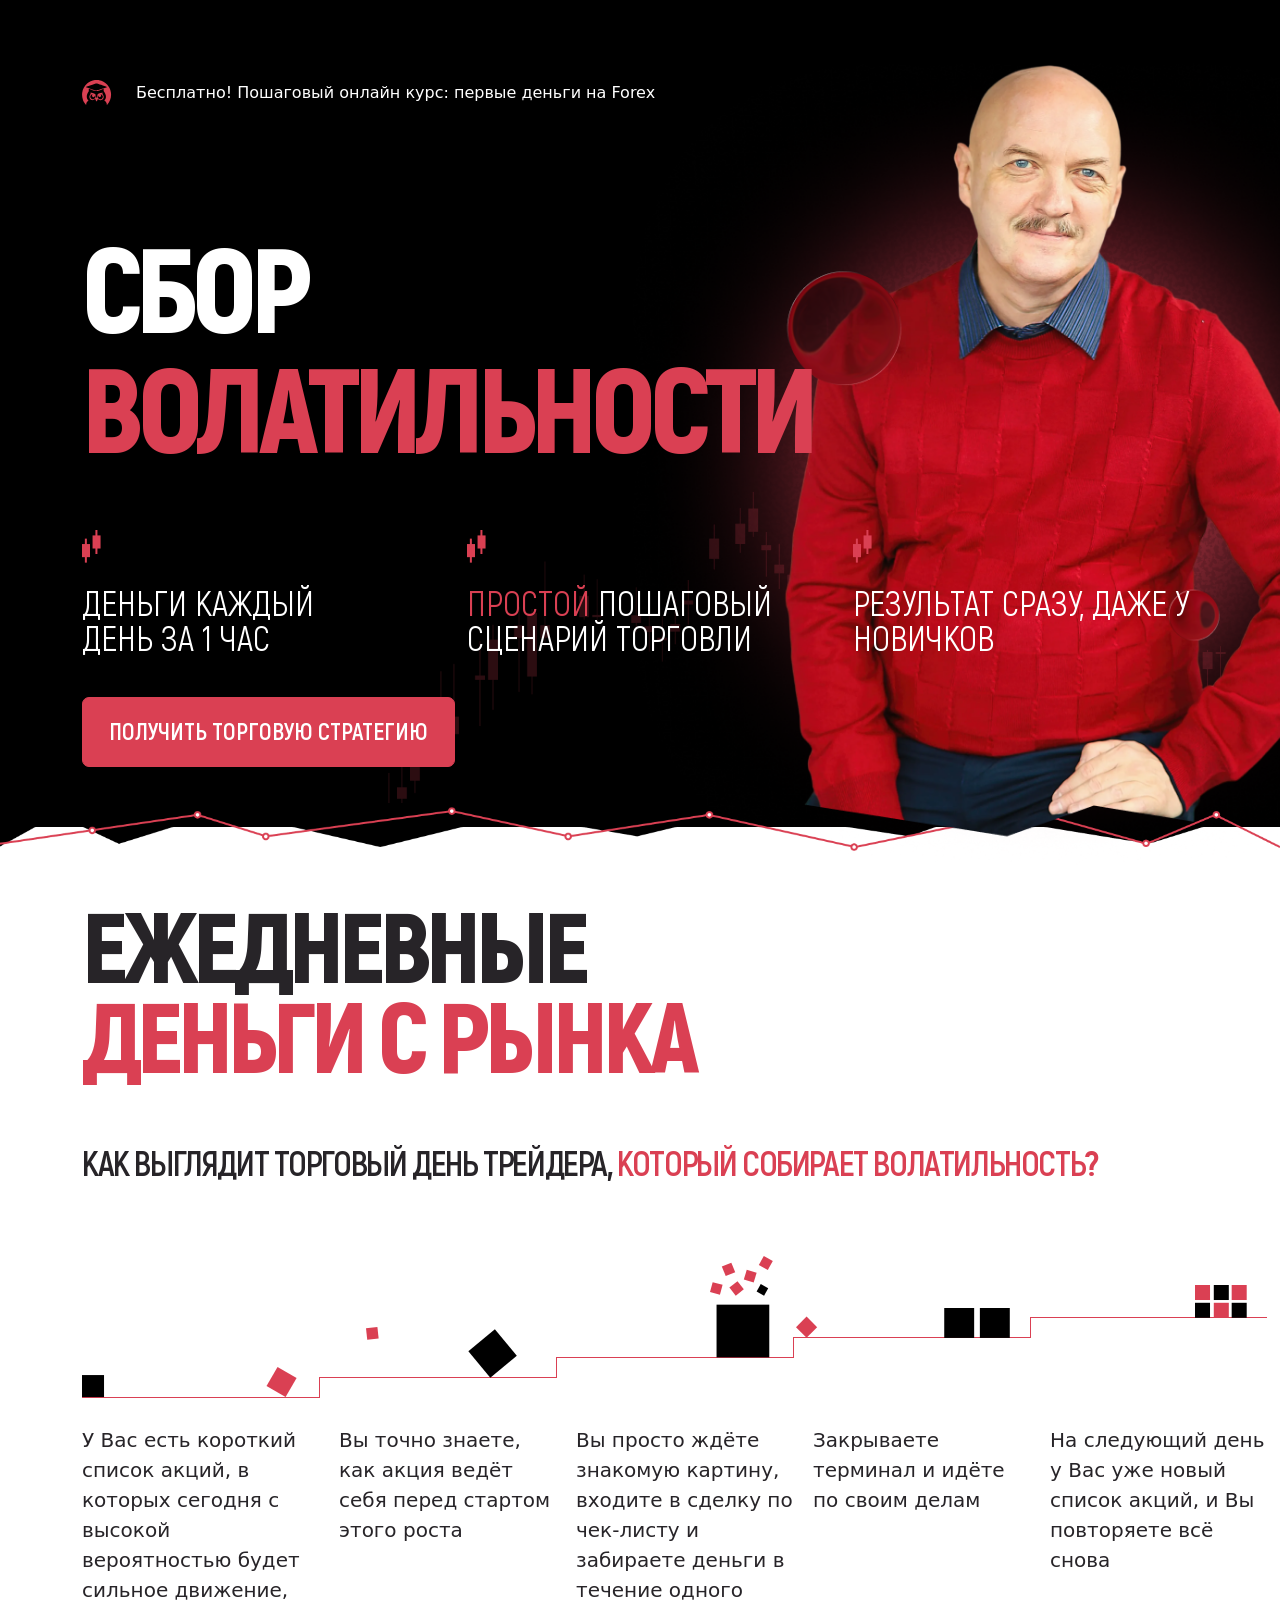
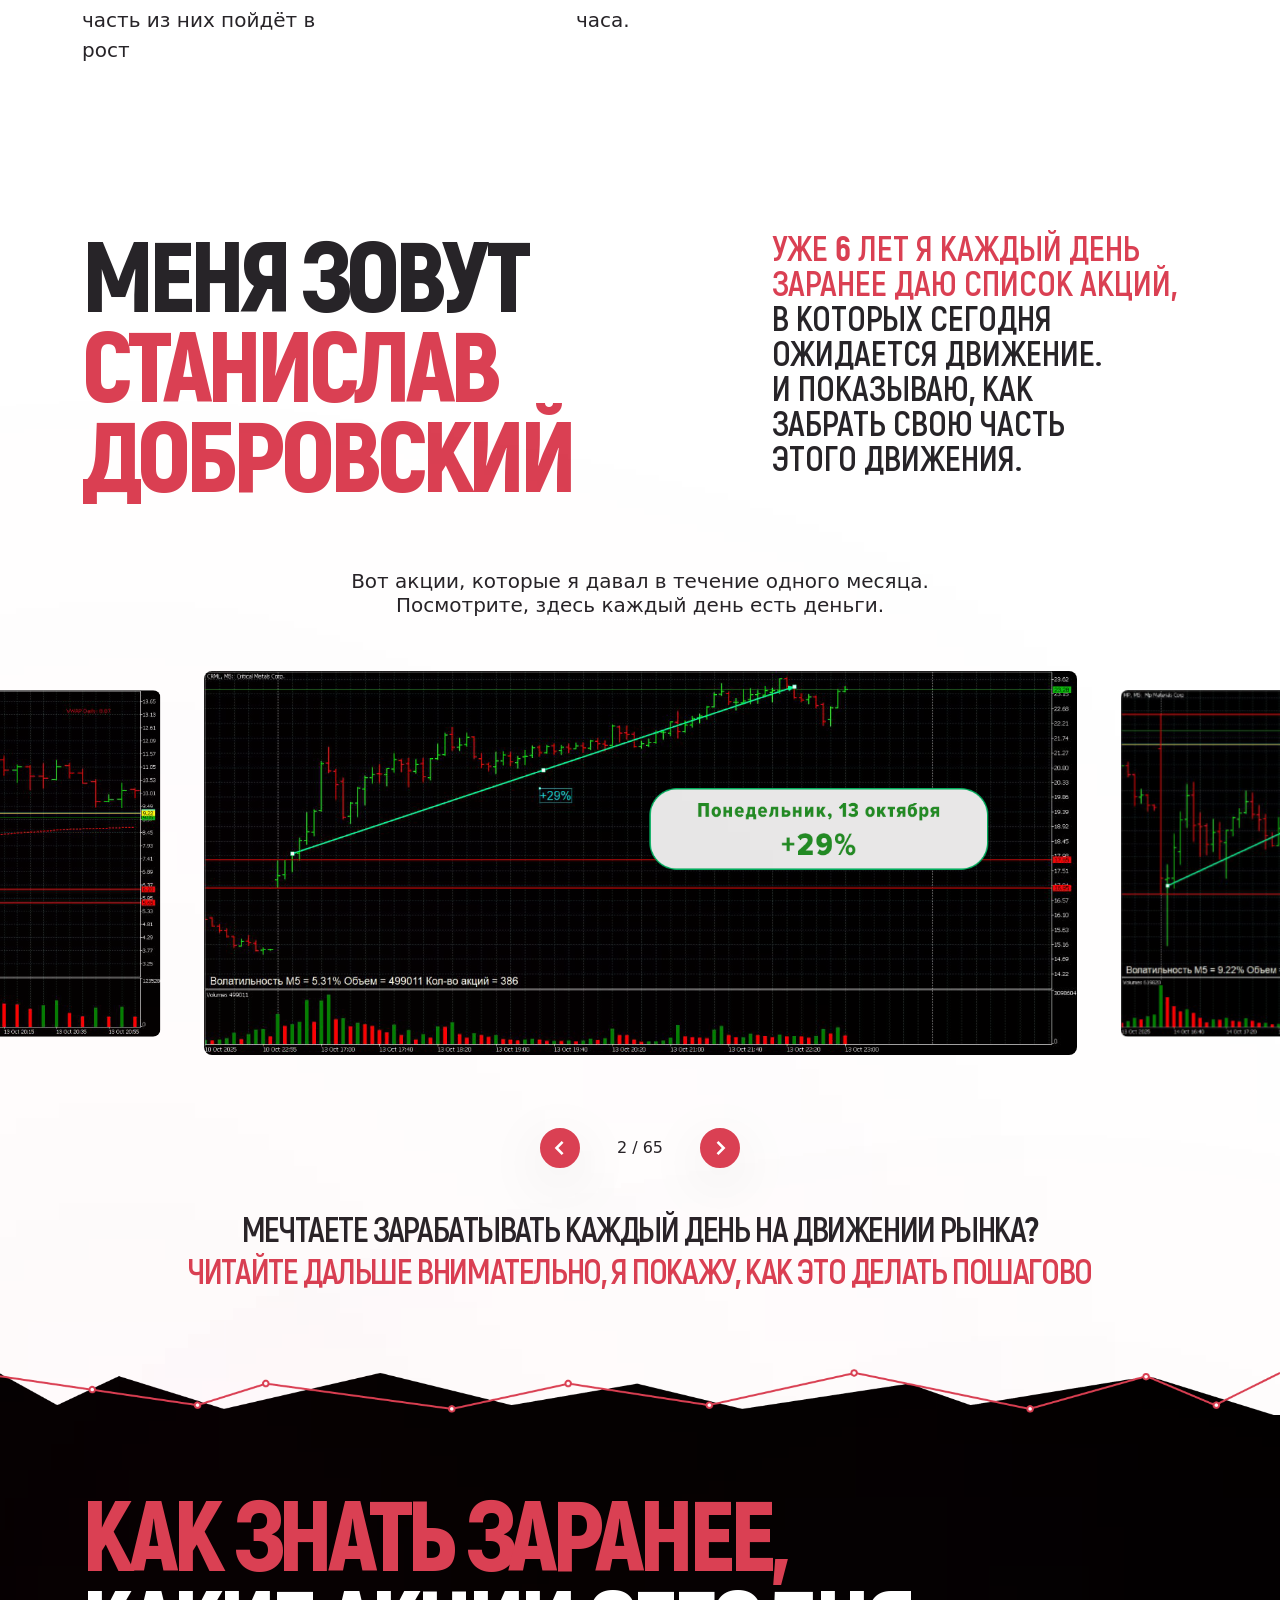
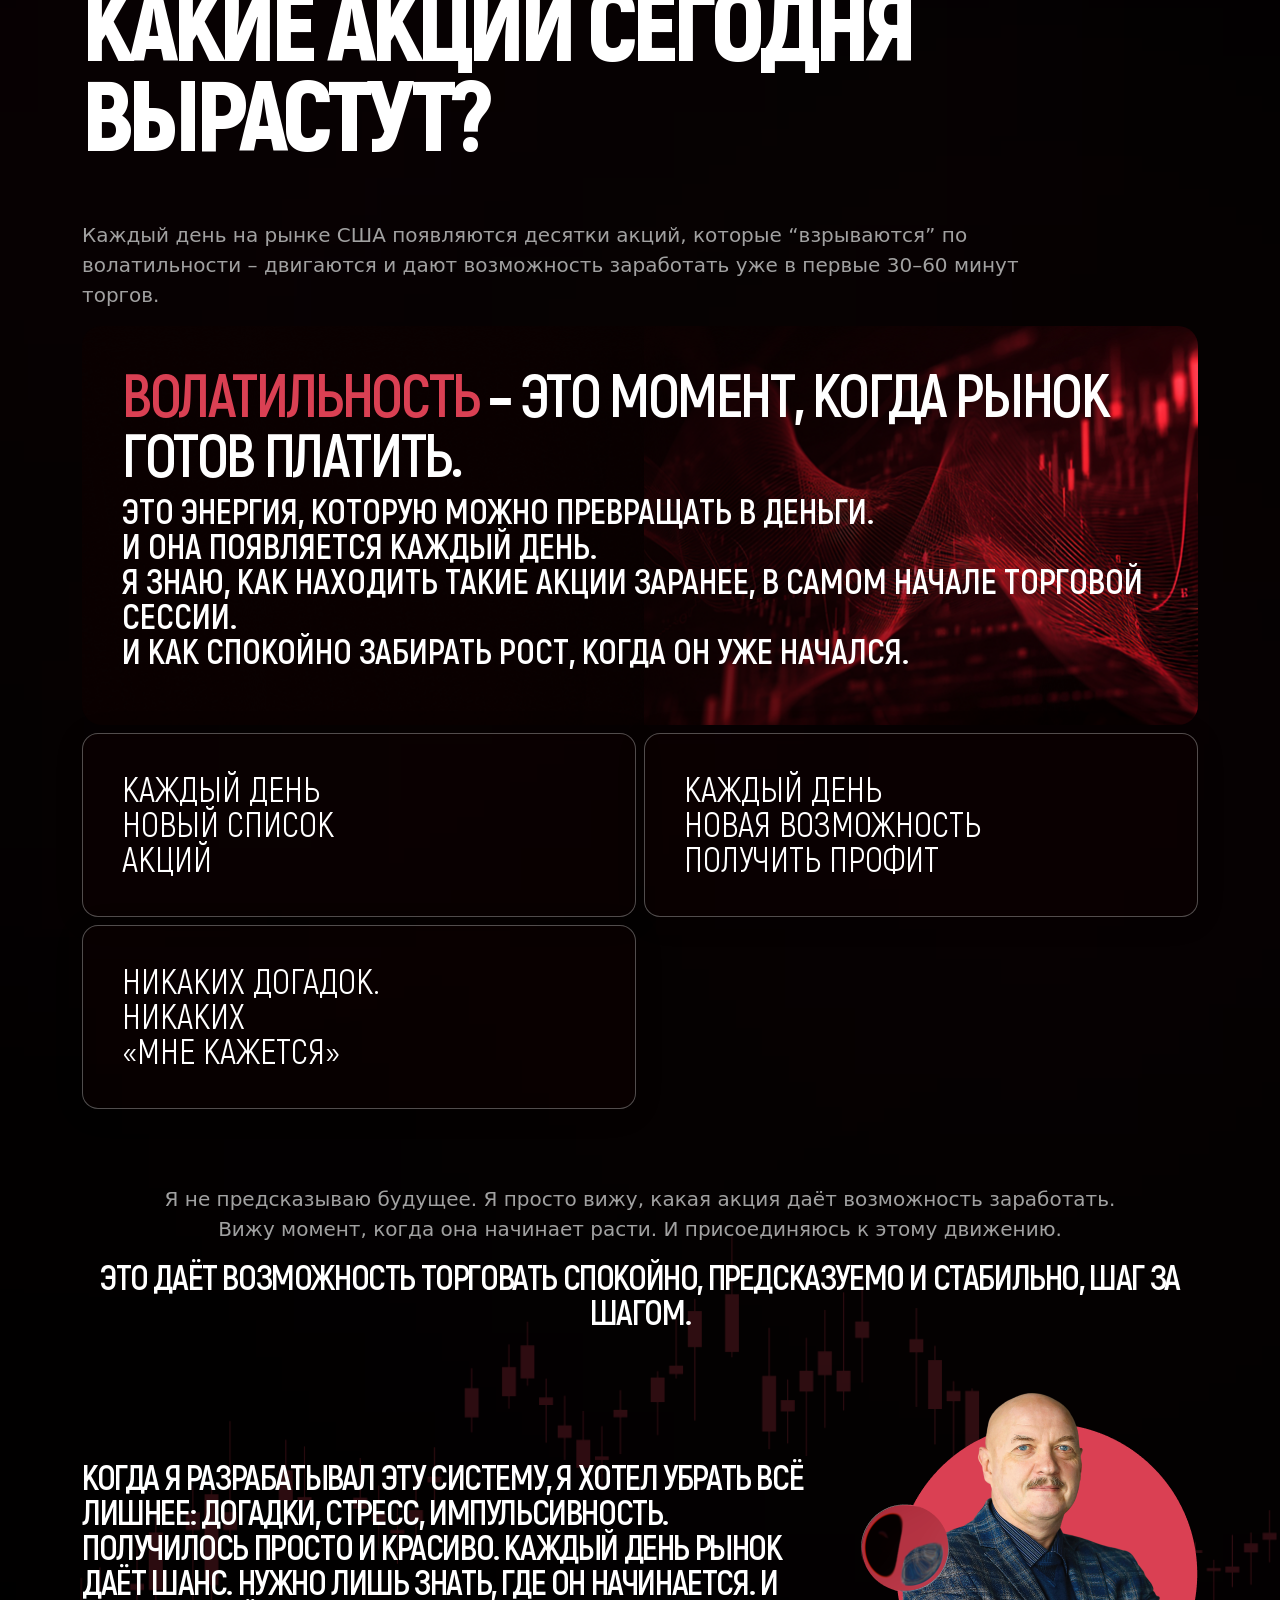
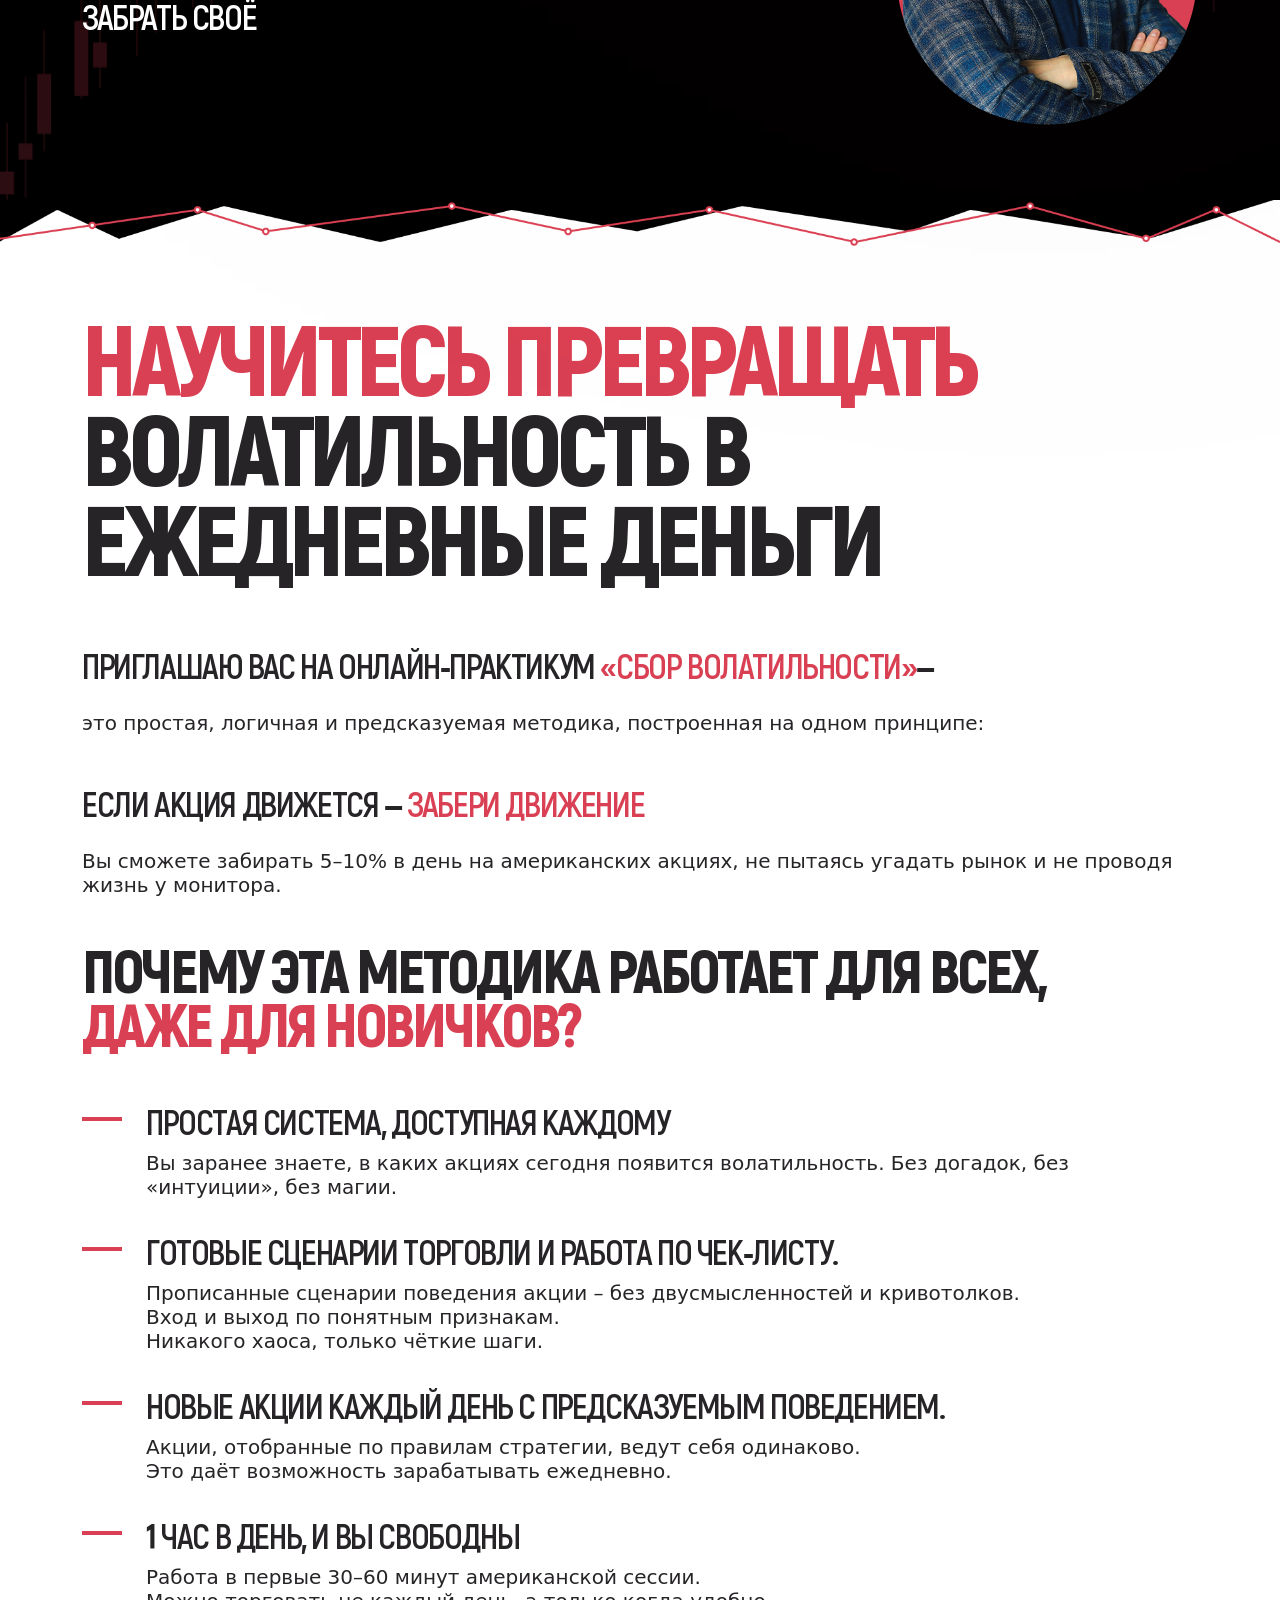
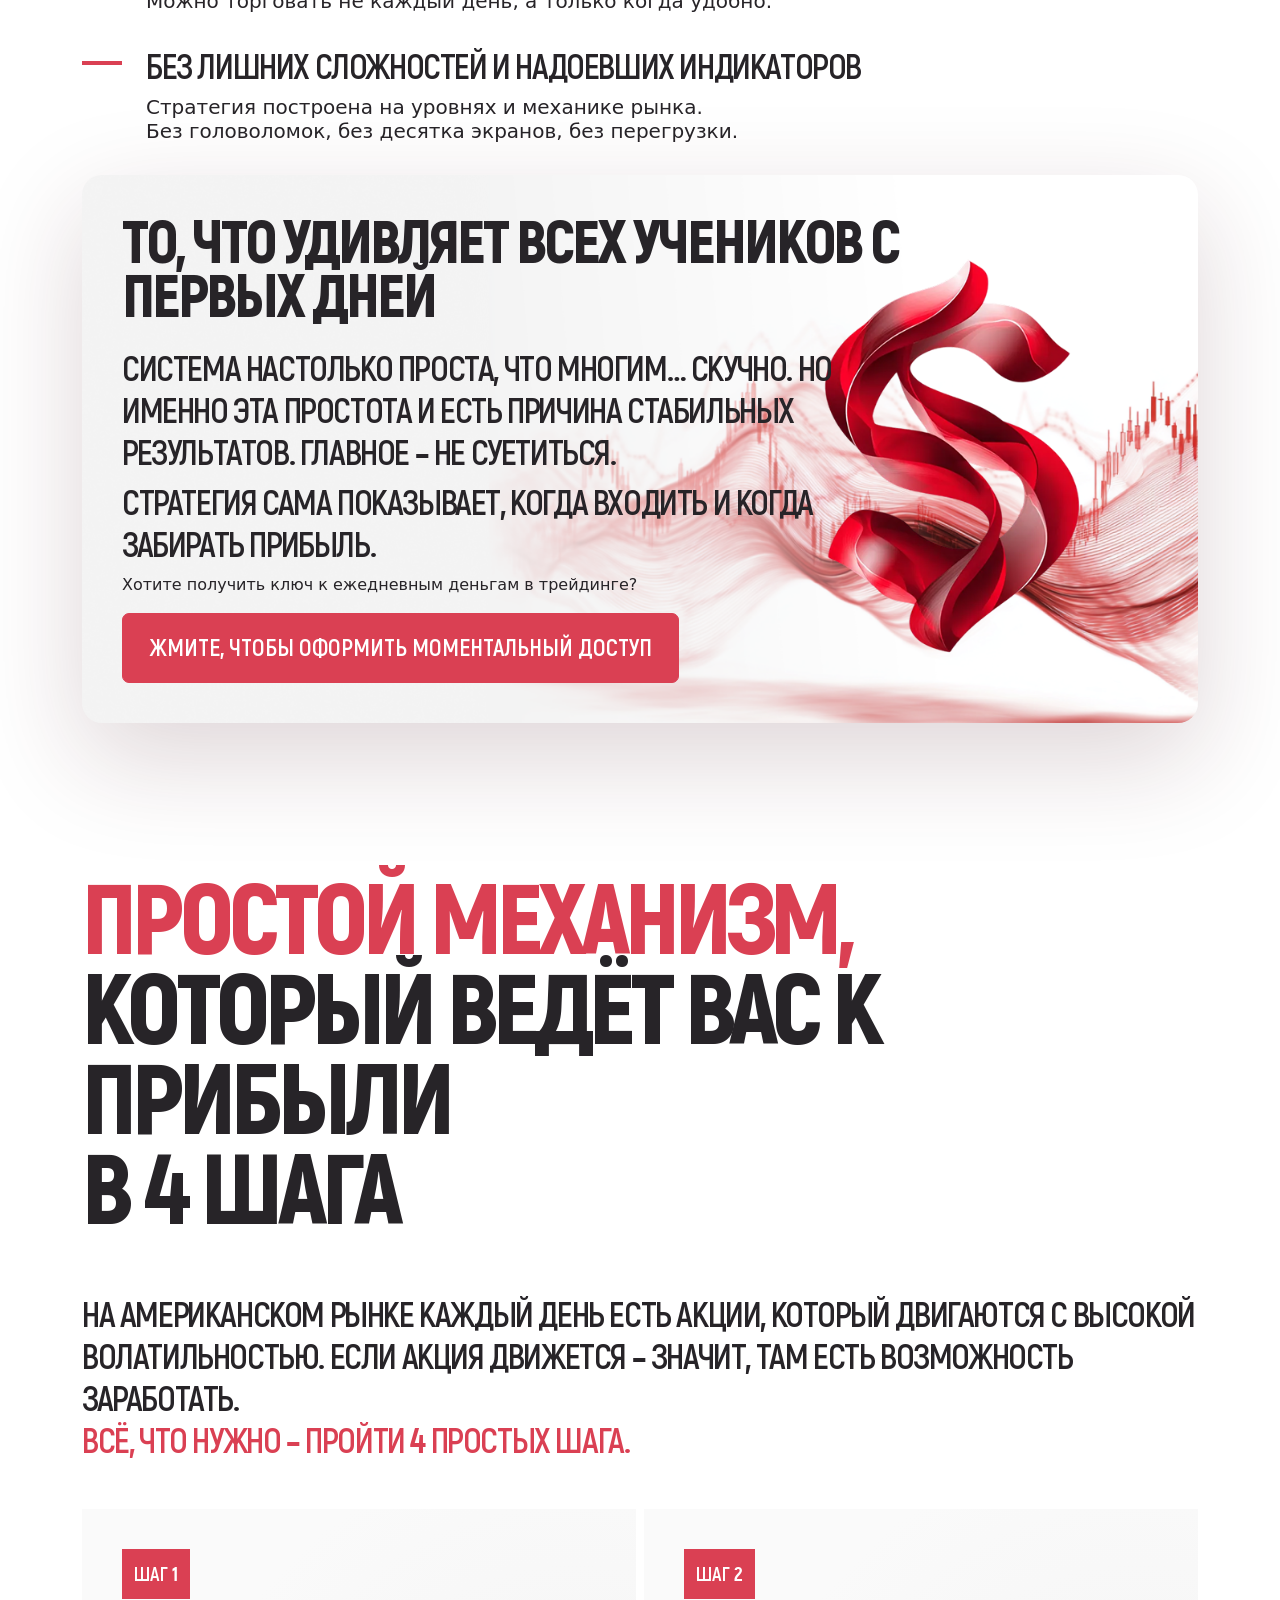
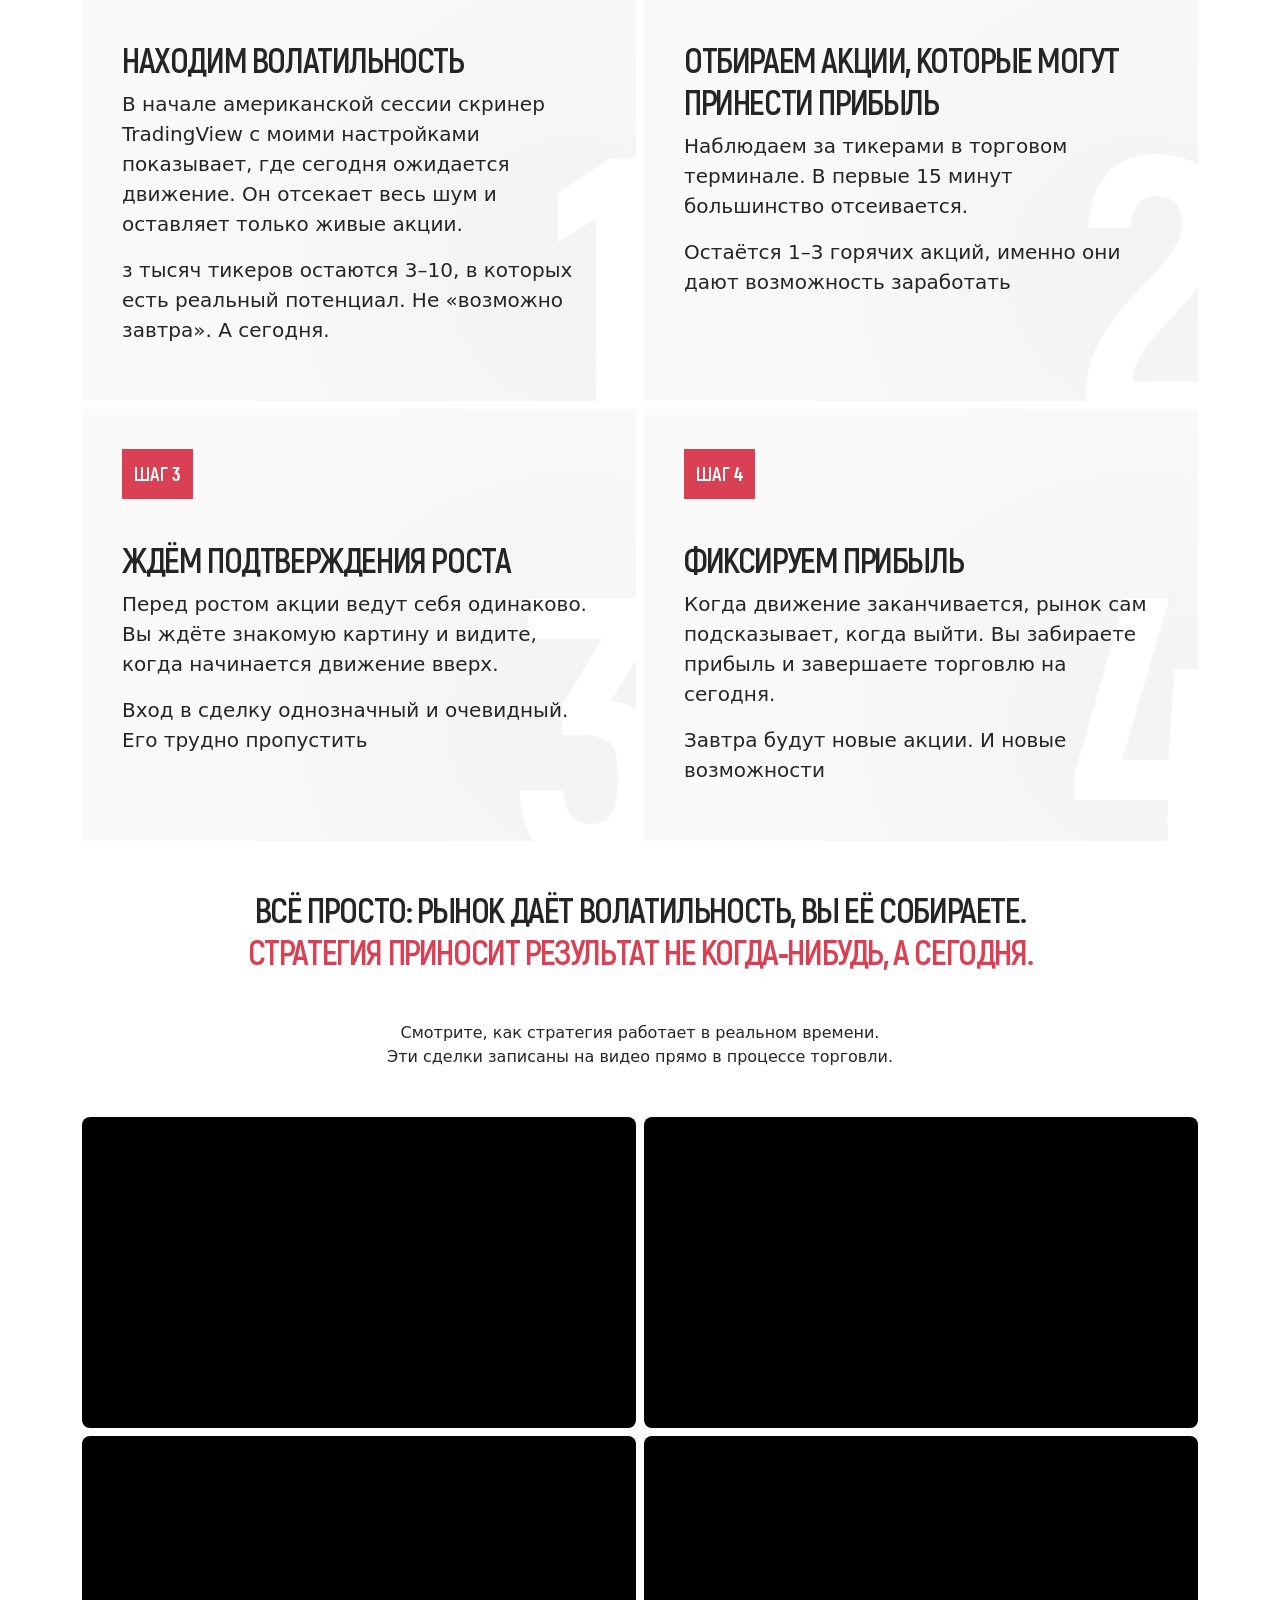
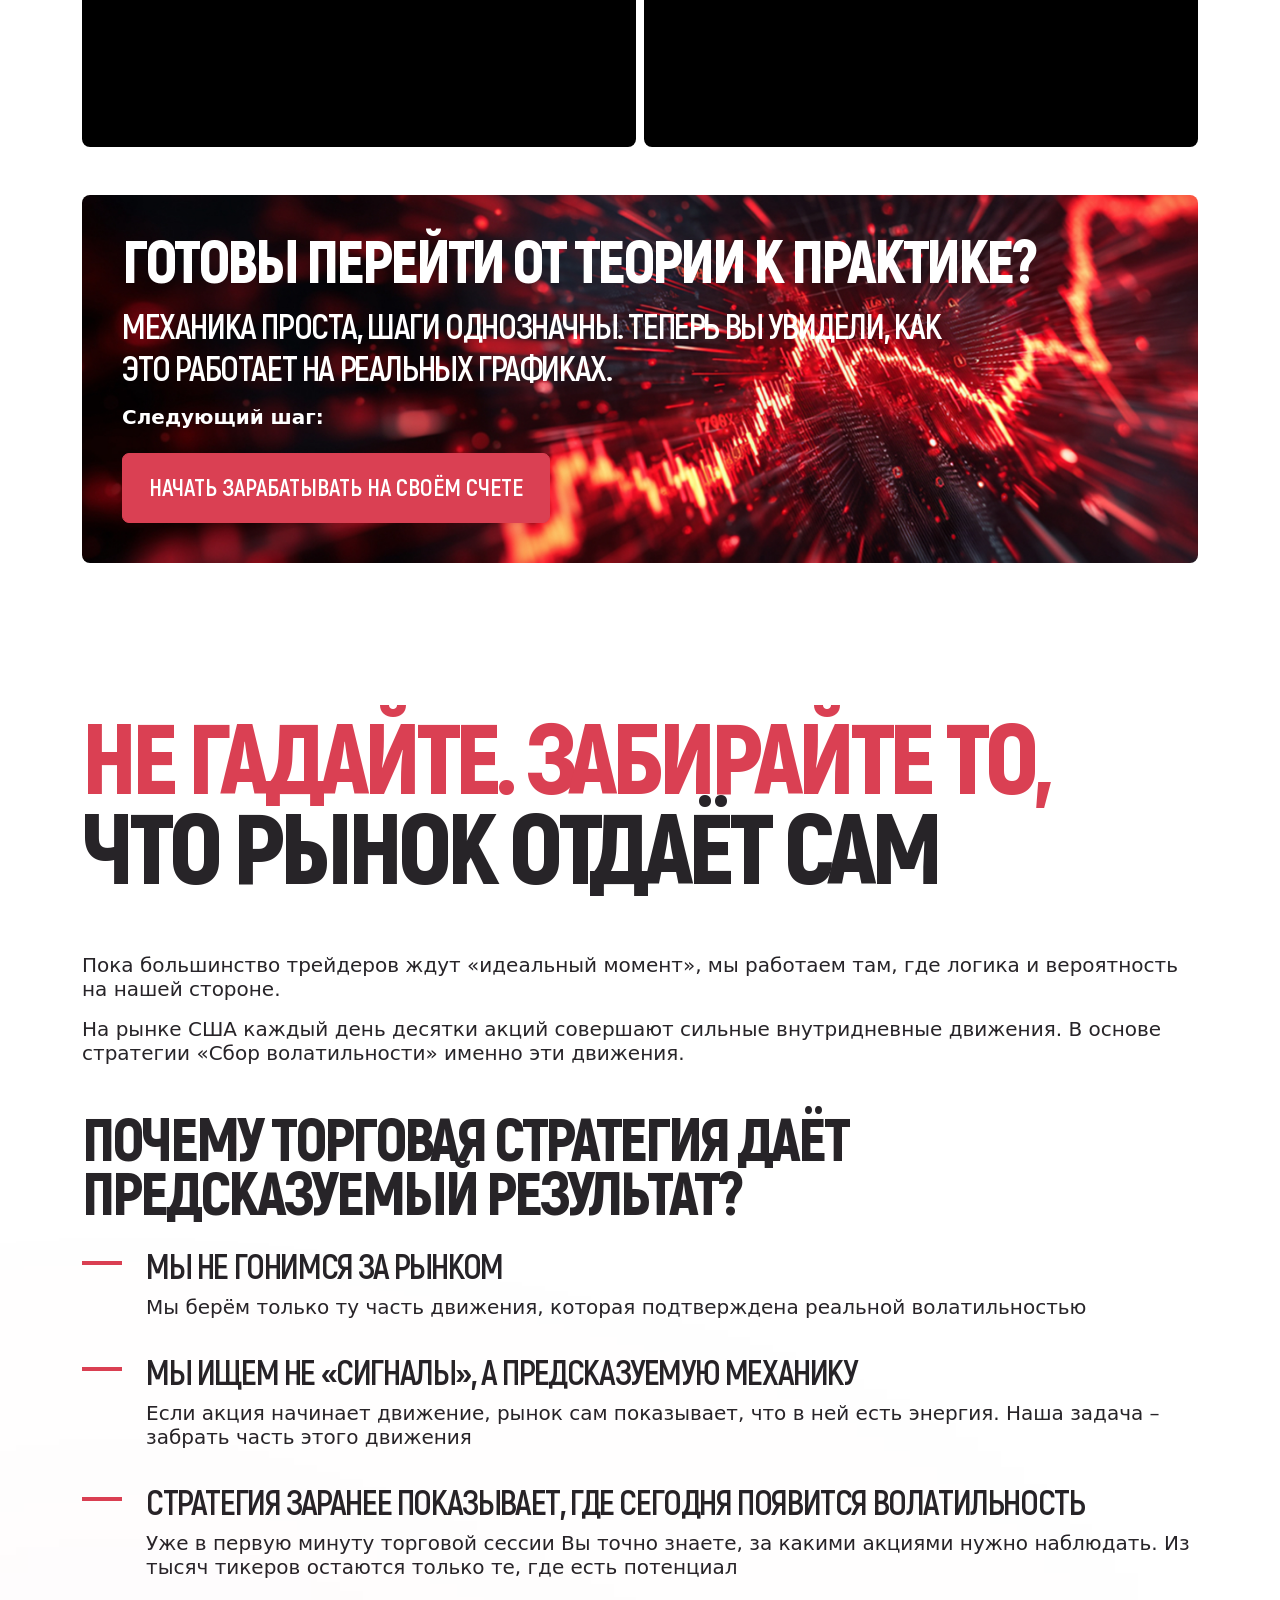
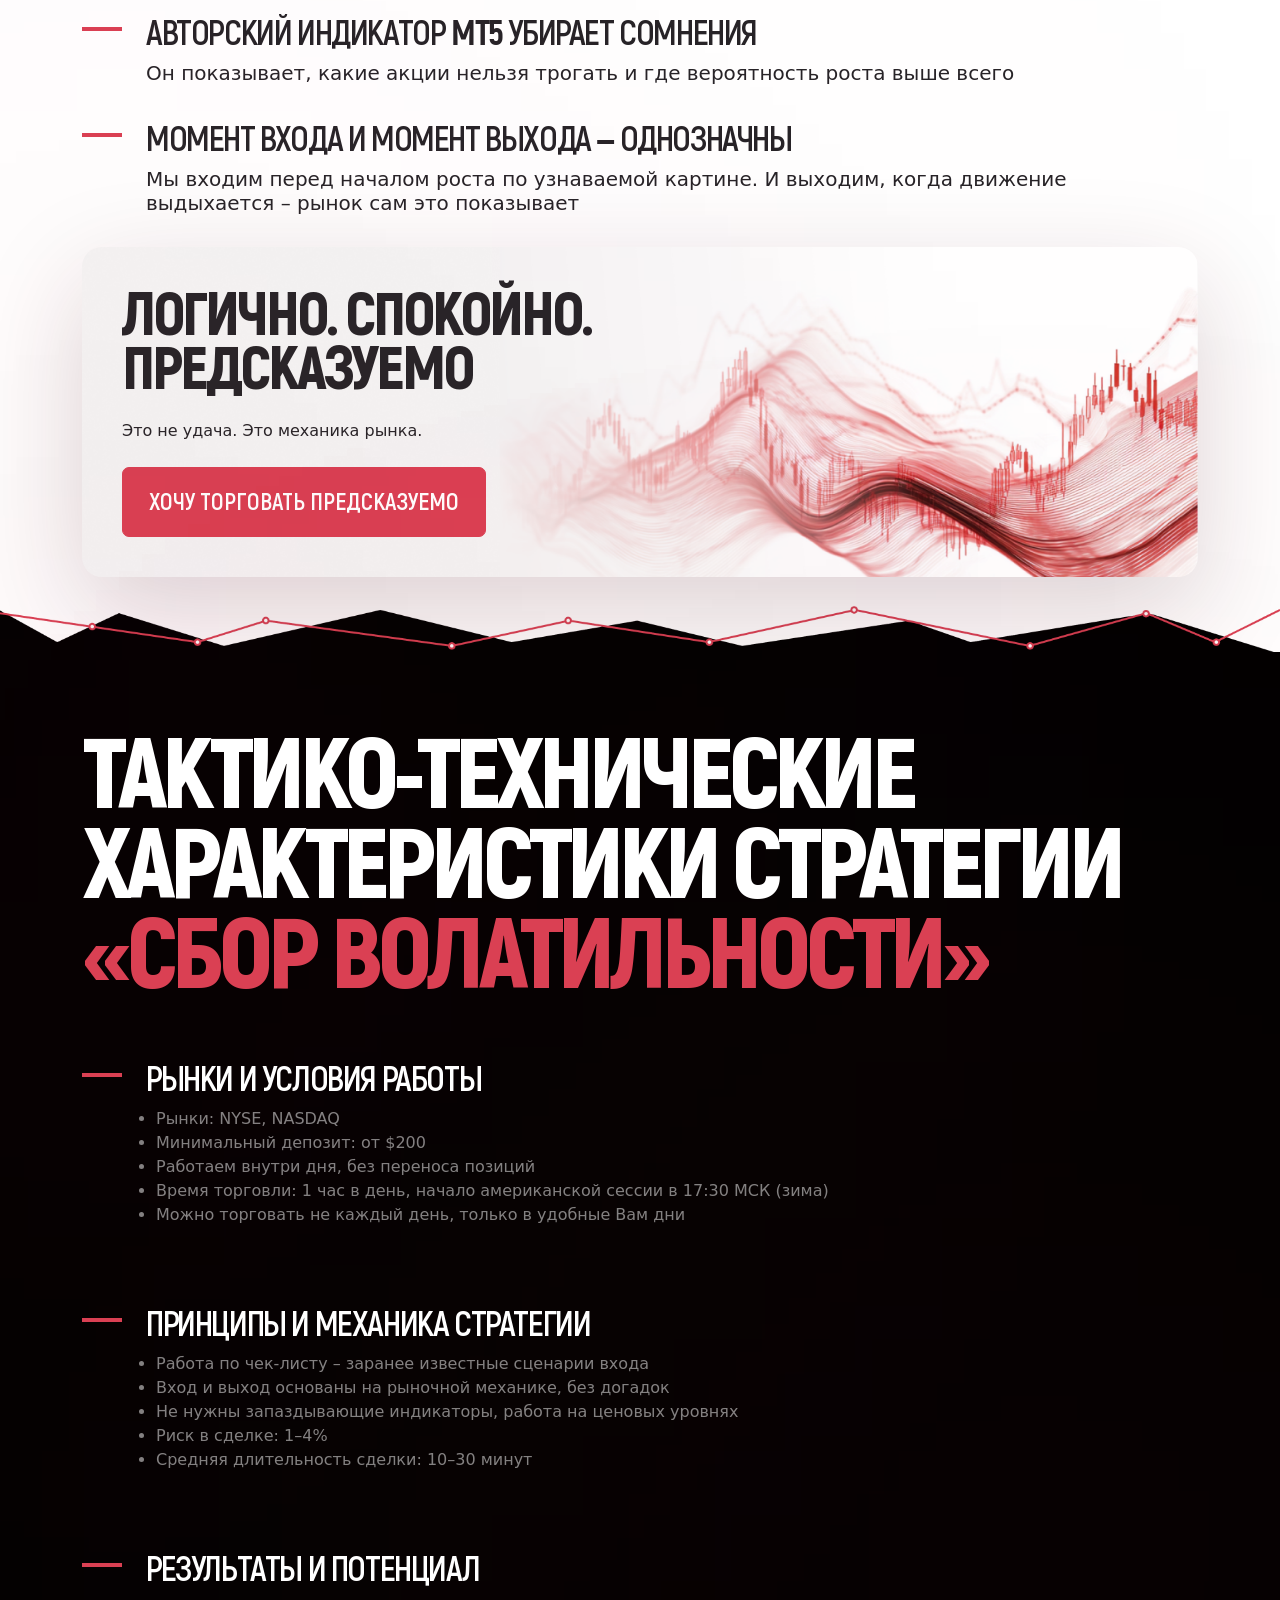
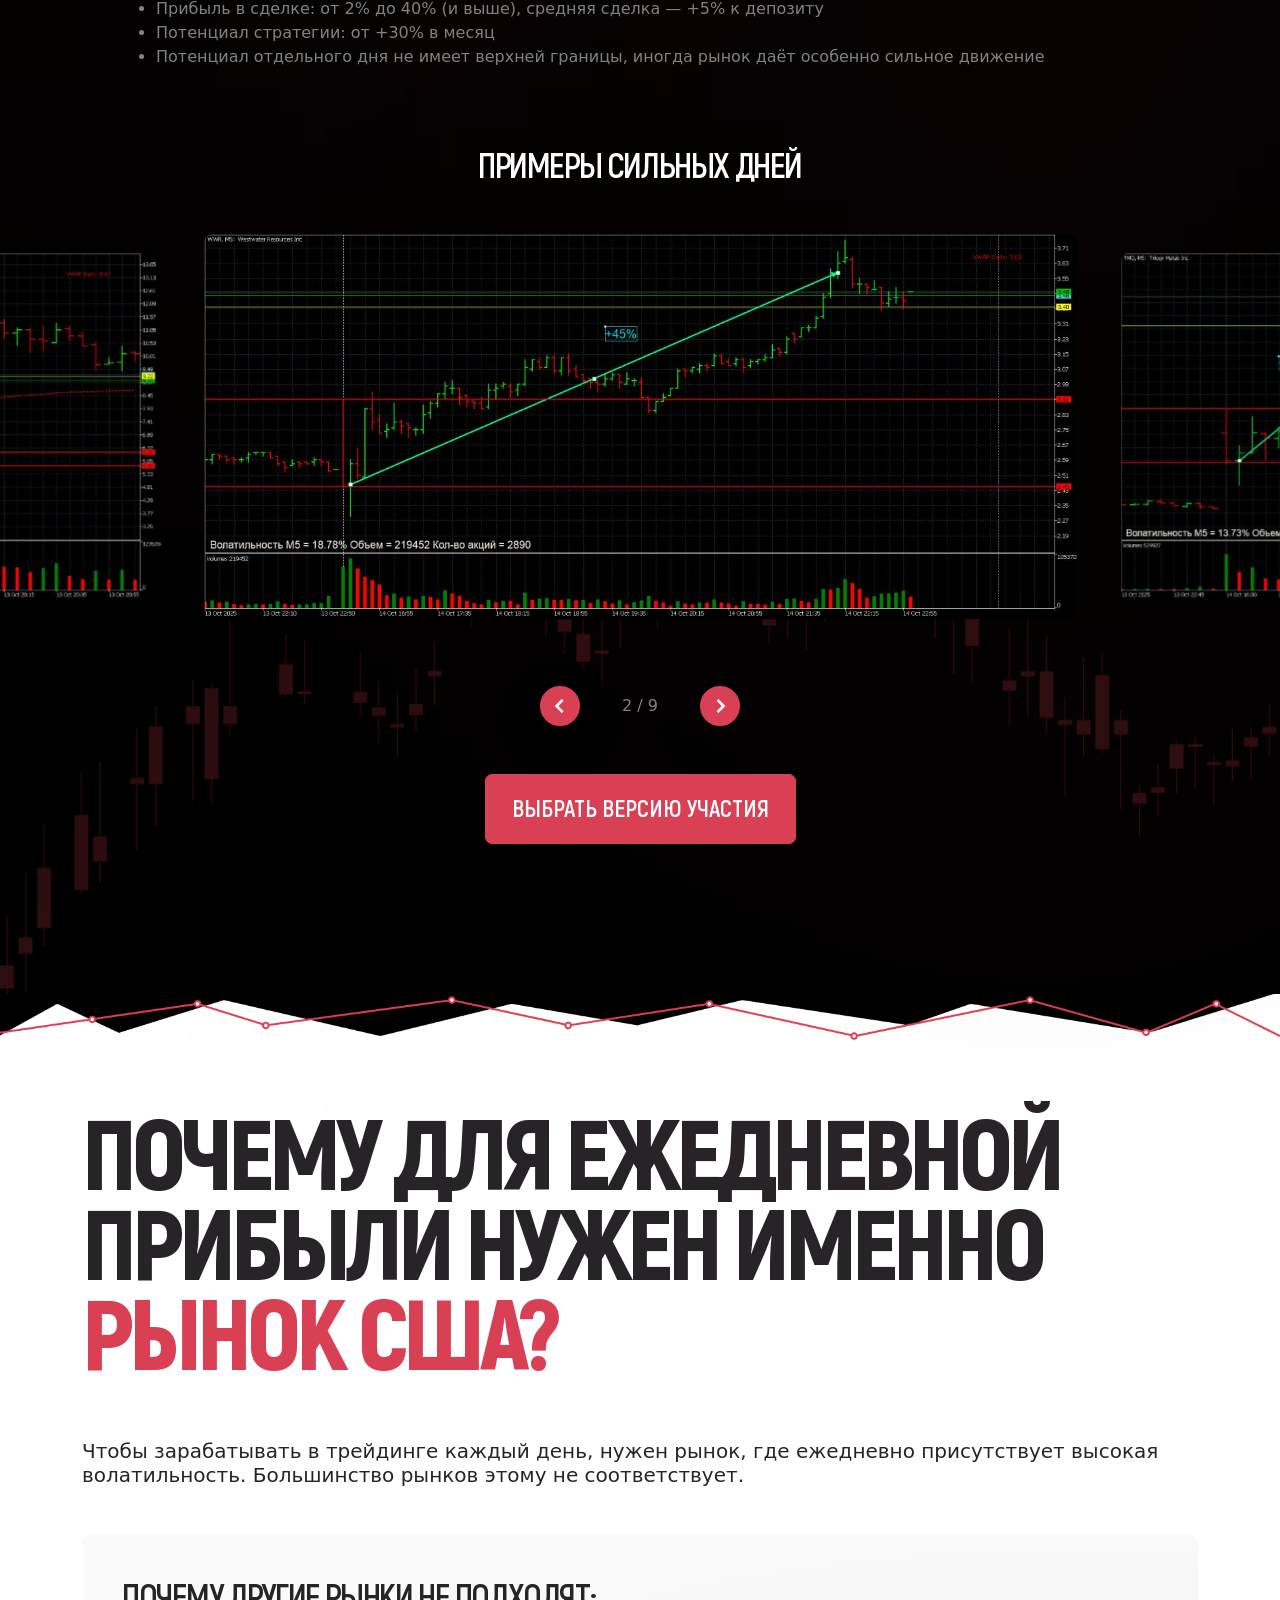
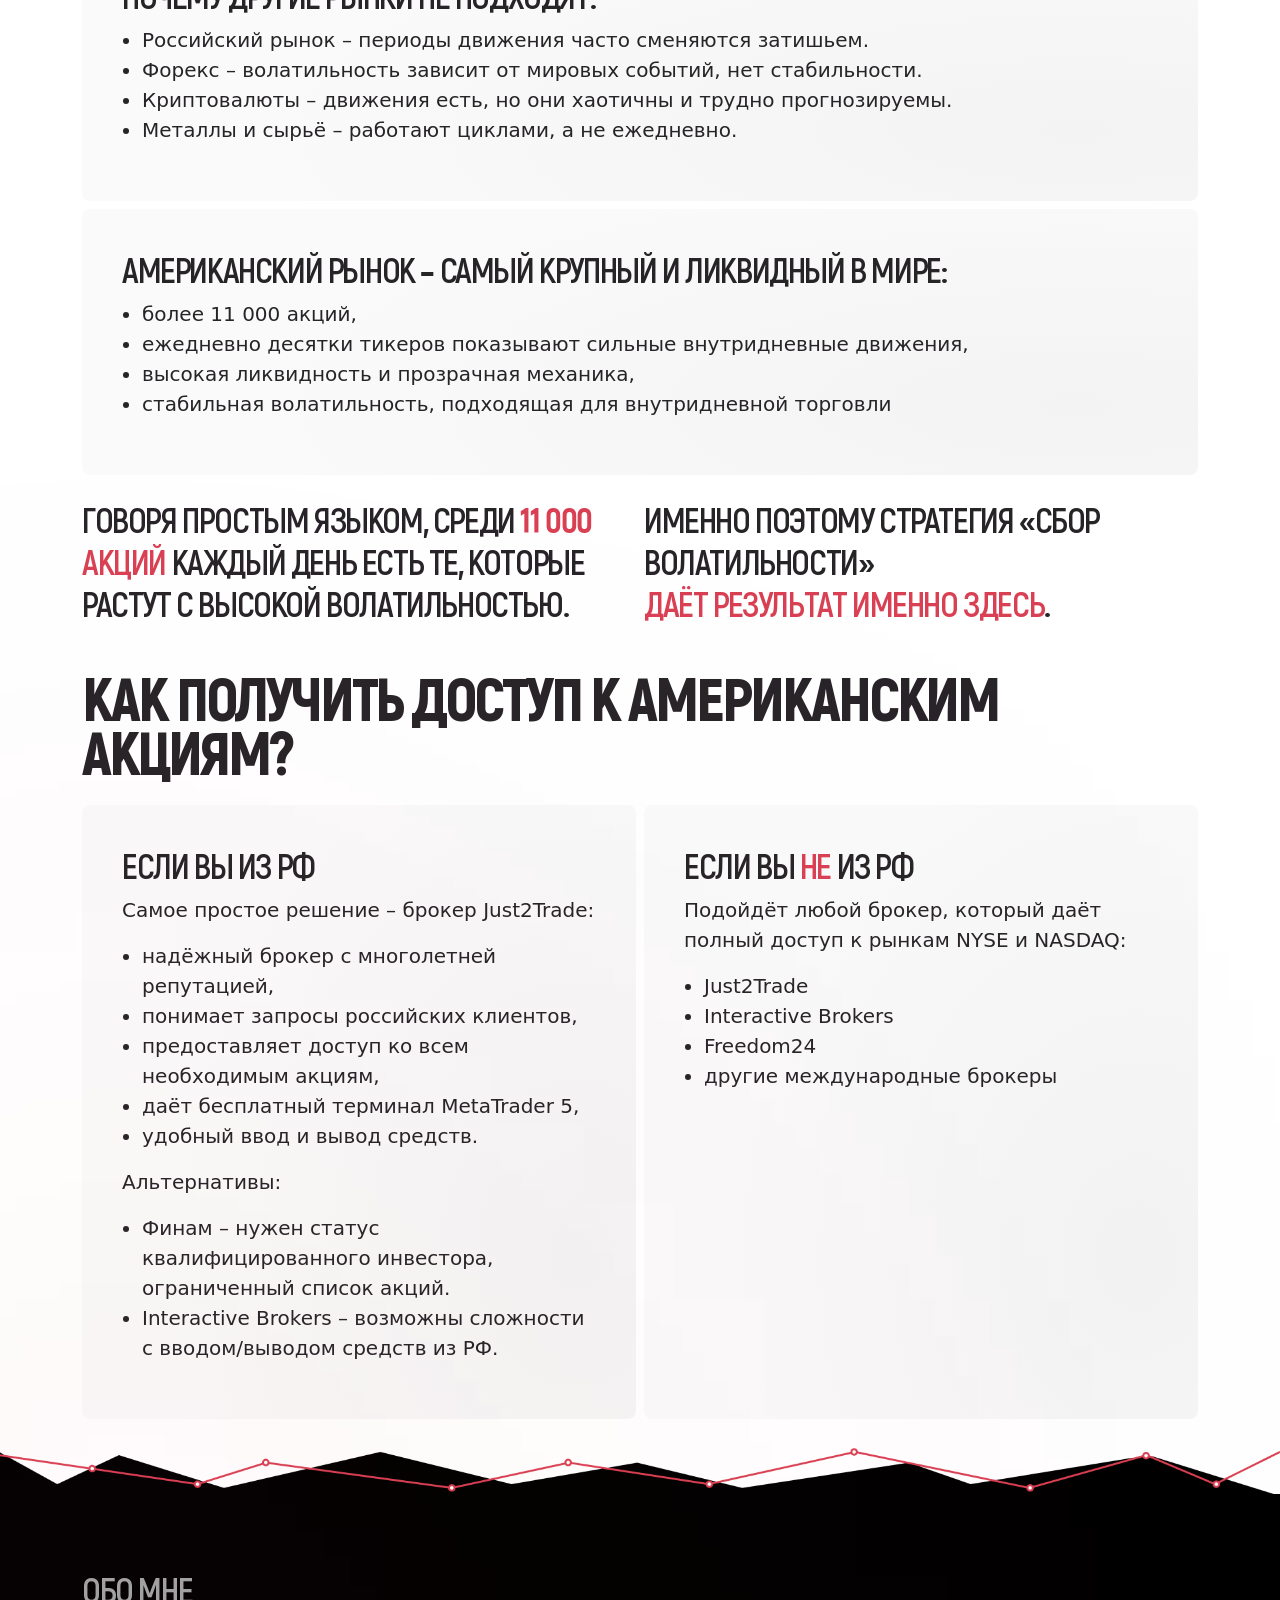
==== commit 60d3f25a: "fix: after test" ====
--- a/public/index.html
+++ b/public/index.html
@@ -64,8 +64,8 @@
 							<h2>Ежедневные <br/><span>деньги с рынка</span></h2>
 						</div>
 						<div class="h3 ttu mb-5">Как выглядит торговый день трейдера, <span class="text-primary">который собирает волатильность?</span></div>
-						<div class="def-swiper def-swiper-js">
-							<div class="sEveryDay__slider sEveryDay__slider--js swiper">
+						<div class="def-swiper">
+							<div class="sEveryDay__slider sEveryDay__slider--js def-swiper-js2 swiper">
 								<div class="swiper-wrapper">
 										<div class="sEveryDay__slide swiper-slide"><img src="img/sEveryDay-i-1.svg" alt="" loading="lazy"/>
 											<p>У Вас есть короткий список акций, в которых сегодня с высокой вероятностью будет сильное движение, часть из них пойдёт в рост</p>
--- a/public/css/main.min.css
+++ b/public/css/main.min.css
@@ -1 +1 @@
-@charset "UTF-8";@import "custom-bootstrap.min.css";@font-face{font-display:swap;font-family:Akrobat;font-style:normal;font-weight:300;src:url(../fonts/Akrobat-Light.woff2) format("woff2")}@font-face{font-display:swap;font-family:Akrobat;font-style:normal;font-weight:600;src:url(../fonts/Akrobat-SemiBold.woff2) format("woff2")}@font-face{font-display:swap;font-family:Akrobat;font-style:normal;font-weight:400;src:url(../fonts/Akrobat-Regular.woff2) format("woff2")}@font-face{font-display:swap;font-family:Akrobat;font-style:normal;font-weight:700;src:url(../fonts/Akrobat-Bold.woff2) format("woff2")}@font-face{font-display:swap;font-family:Akrobat;font-style:normal;font-weight:900;src:url(../fonts/Akrobat-Black.woff2) format("woff2")}@font-face{font-display:swap;font-family:Akrobat;font-style:normal;font-weight:700;src:url(../fonts/Akrobat-ExtraBold.woff2) format("woff2")}:root{--animate-delay:1.2s;--fancybox-content-color:var(--bs-body-color);--swiperArrowSize:2.5rem;--swiperArrowPosition:calc(var(--swiperArrowSize)*-1/2);--swiperBorderColorDef:var(--bs-primary);--swiperColorDef:#fff;--swiperBgDef:var(--bs-primary);--swiperBorderColorDefHover:var(--bs-primary);--swiperColorDefHover:#fff;--swiperBgDefHover:var(--bs-primary);--dark-card-bg:$gray-950;--accent-color:#d63384;--sp-base:1.25rem;--red:#da4053;--sPT:4.6875rem;--sTPB:3.75rem;--sPB:4.6875rem}.fancybox__container{--fancybox-bg:rgba(58,59,60,.77)}.h1,.h2,.h25,h1,h2{font-weight:800;letter-spacing:-.05em;line-height:90%}.h1,.h2,.h25,.h3,.h5,h1,h2,h5{font-family:Akrobat,sans-serif;text-transform:uppercase}.h3,.h5,h5{font-weight:700;letter-spacing:-.04em}.h25{font-size:calc(1.5rem + 3vw)}.item{background:#f5f5f5;border-radius:10px;padding:20px}.pixel-perfect{background-position:center 0;background-repeat:no-repeat;left:50%;opacity:0;opacity:.7;pointer-events:none;position:absolute;right:auto;text-align:center;top:0;translate:-50% 0;z-index:1000}body,html{font-size:var(--bs-body-font-size)}html{-webkit-text-size-adjust:100%;-webkit-tap-highlight-color:rgba(33,36,41,0)}body.fancybox-active,body[class*=fixed]{margin-right:var(--spacing-end)}body.fancybox-active .header,body[class*=fixed] .header{padding-right:var(--spacing-end)}body.loaded_hiding{--s:0.36s;opacity:0;pointer-events:none;transition:all var(--s) ease-in-out}body.loaded_hiding:before{display:none}body.loaded{opacity:1;pointer-events:visible}body:before{content:"";height:100%;position:absolute;width:100%;--s:0.36s;-webkit-backdrop-filter:blur(5px);backdrop-filter:blur(5px);background-color:rgba(39,36,40,.8);left:0;opacity:0;top:0;transition:all var(--s) ease-in-out;z-index:-1}body.fancybox-active{overflow:hidden}body[class*=fixed]{left:0;position:absolute;top:0;touch-action:none;width:100%;z-index:999;-webkit-overflow-scrolling:none;overflow:hidden;overscroll-behavior:none}body[class*=fixed]:before{opacity:.76;z-index:999}.main-wrapper{display:flex;flex-direction:column;min-height:100vh;overflow:hidden;position:relative;width:100%}main{flex-grow:1}.section{background-position:50%;background-repeat:no-repeat;background-size:cover;padding-bottom:var(--sPB);padding-top:var(--sPT)}.section-title{margin-bottom:var(--sTPB)}.section-title img{margin-bottom:0!important;max-width:100%}.section-title h2{text-transform:uppercase}.section-title h2 span{color:#da4053}.mono{font-family:var(--bs-font-monospace)}.small{font-size:.875rem}.tdn{text-decoration:none!important}.ttu{text-transform:uppercase}.tdu{text-decoration:underline}.tdu:hover{text-decoration:none}.fw-300{font-weight:300}.fw-400{font-weight:400}.fw-900{font-weight:900}.fw-500{font-weight:500}.fw-600{font-weight:600}.fw-100{font-weight:100}.row--sm{--bg-gutter-x:1.25rem}.image-source-link{color:#98c3d1}.strong,strong{font-weight:700}ul{padding-left:0}.res-i,picture img{height:auto;max-width:100%}.img-bg{background-position:50%;background-repeat:no-repeat;background-size:cover;position:relative}.img-bg img{inset:0;-o-object-fit:cover;object-fit:cover;position:absolute}.bgs{background-position:50%;background-repeat:no-repeat;background-size:cover}.table{display:table}.tr{display:table-row}.td{display:table-cell}.tabs__btn-accordion{width:100%}.tabs__btn:hover{cursor:pointer}.tabs__content{display:none}.tabs__content.active{display:block}.invisible{border:0;height:1px;margin:-1px;padding:0;position:absolute;width:1px;clip:rect(0 0 0 0);overflow:hidden}.control-wrap{position:relative}.swiper-button-disabled{opacity:.2}.swiper-button-hand{background:var(--swiperBgDef);background-position:50%;background-repeat:no-repeat;background-size:cover;border:2px solid var(--swiperBorderColorDef);border-radius:50%;bottom:0;box-shadow:0 15px 60px rgba(0,0,0,.1);color:var(--swiperColorDef);height:var(--swiperArrowSize);margin:auto 0;outline:none!important;position:absolute;top:0;width:var(--swiperArrowSize);--s:0.36s;align-items:center;display:flex;justify-content:center;transition:all var(--s) ease-in-out;-webkit-user-select:none;-moz-user-select:none;user-select:none;z-index:50}.swiper-button-hand:hover{background:var(--swiperBgDefHover);border-color:var(--swiperBorderColorDefHover);color:var(--swiperColorDefHover)}.swiper-button-hand .icon{font-size:1.25rem;fill:none;stroke:currentColor;stroke-width:3}.swiper-button-hand:after{display:none}.swiper-button-hand-next{right:var(--swiperArrowPosition)}.swiper-button-hand-prev{left:var(--swiperArrowPosition)}.swiper-pagination{text-align:center;width:100%}.swiper-pagination-bullet{background-color:#e6e6e6;border-radius:50%;height:8px;opacity:1;outline:none!important;width:8px;--s:0.36s;display:inline-block;margin-left:.5rem;margin-right:.3125rem;transition:all var(--s) ease-in-out}.swiper-pagination-bullet-active,.swiper-pagination-bullet:hover{background-color:var(--bs-primary)}picture{display:block}img.object-fit-js{display:block;height:100%;width:100%}.object-fit-js img,img.img-bg,img.object-fit-js{-o-object-fit:cover;object-fit:cover}a{--s:0.36s;transition:all var(--s) ease-in-out}.picture-bg,img.img-bg{z-index:-1}.picture-bg,.picture-bg .object-fit-js,img.img-bg,img.img-bg .object-fit-js{height:100%;left:0;position:absolute;top:0;width:100%}.bg-wrap{position:relative;z-index:2}.browsehappy{background:#000;color:#fff;font-size:10px;min-height:100px;padding-top:30px;position:absolute;top:0;width:100%;z-index:2000}iframe{border:none}::-webkit-calendar-picker-indicator{background-image:url('data:image/svg+xml;charset=utf-8,<svg xmlns="http://www.w3.org/2000/svg" width="16" height="15" viewBox="0 0 24 24"><path fill="%23da4053" d="M20 3h-1V1h-2v2H7V1H5v2H4c-1.1 0-2 .9-2 2v16c0 1.1.9 2 2 2h16c1.1 0 2-.9 2-2V5c0-1.1-.9-2-2-2m0 18H4V8h16z"/></svg>')}.form-control,.form-select{box-shadow:none!important}.fancybox__content :focus:not(.carousel__button.is-close){outline:none!important}.form-check,.form-check-input,.form-switch{cursor:pointer}.img-wrap-center{align-items:center;display:flex;inset:0;justify-content:center;margin:auto;position:absolute}.img-wrap-center img{height:auto;max-height:100%;max-width:100%}.img-wrap-center img.object-fit-js{height:100%;-o-object-fit:cover;object-fit:cover;width:100%}.btn{line-height:1}.btn-primary{color:#fff;font-family:Akrobat,sans-serif;font-weight:700;text-transform:uppercase}.panel-with-bg{background:var(--Grey3,#e0e4ea);border-radius:24px;margin-top:4rem;padding:5rem 1.25rem;position:relative}.panel-with-bg .picture-bg{border-radius:inherit}.panel-with-bg .row{justify-content:center;--bs-gutter-y:1rem}.fz-lg{font-size:1.25rem}.video-block{margin-inline:auto;margin-top:64px;max-width:900px}.video-block h3{margin-bottom:2rem}.video-block iframe{aspect-ratio:16/9;border:none;border-radius:16px}.btn-white{background-color:#fff;border:0 solid #000;color:#000;min-width:190px}.btn-white:hover{background-color:#f2f2f2}.form-control{margin-bottom:1em;text-align:center}.footer{padding:2.5rem 0;position:relative;z-index:1;z-index:2}.footer__container .before{display:block;margin-bottom:1.25rem}.footer .row{--bs-gutter-y:1.25rem}.footer a{border-bottom:1px solid!important;color:#000;font-size:16px;text-decoration:none}.footer a:hover{border-bottom-color:transparent!important}.footer a{color:#272428!important;display:inline-block}.footer a:hover{opacity:.8}.footer .spiner{margin-left:.625rem;margin-right:.625rem}.footer__txt{line-height:1.2em}.footer__txt p{font-feature-settings:"pnum" on,"lnum" on;margin-bottom:0}.footer__txt h6{margin-bottom:1.03125rem;text-transform:none}.footer__txt--h6{font-size:1.25rem;font-weight:600;margin-bottom:1.25rem}.footer__txt--h6 a{font-size:1.25rem;font-weight:600;line-height:1}.footer__txt--support{margin-bottom:1.25rem}.footer__txt--support a{text-decoration:none}.footer__left-col a{display:inline}.form-wrap__input-wrap{margin-bottom:.9375rem}.form-wrap__input{resize:none}.form-wrap__btn{cursor:pointer;margin-bottom:.9375rem}.form-wrap label{display:block;width:100%}input[type=number]{-moz-appearance:textfield}select::-ms-expand{display:none}input::-webkit-inner-spin-button,input::-webkit-outer-spin-button{-webkit-appearance:none;margin:0}.headerBlock{--sPT:6.25rem;--sPB:3.75rem;--sTPB:3.75rem;background-color:#000;background-image:url(../img/header-bg.png);background-position:100% 100%;background-repeat:no-repeat;background-size:70% auto;color:#fff;position:relative;z-index:2}.headerBlock:after{aspect-ratio:1921/72;background-image:url(../img/header-after.png);background-repeat:no-repeat;background-size:100% 100%;content:"";left:0;position:absolute;top:100%;transform:translateY(-50%);width:100%;z-index:-1}.headerBlock .container,.headerBlock h1{position:relative}.headerBlock h1{color:#fff;font-weight:800;line-height:1;text-transform:uppercase;z-index:4}.headerBlock img{bottom:-5%;max-height:100%;max-width:100%;max-width:120%;pointer-events:none;position:absolute;right:-20%}.headerBlock__row{counter-reset:num;display:grid;gap:20px;grid-template-columns:repeat(auto-fit,minmax(342px,1fr));margin:20px 0;position:relative;z-index:4}.headerBlock__item{font-family:Akrobat,sans-serif;font-size:35px;line-height:1;text-transform:uppercase}.headerBlock__item:before{content:url(../img/chart-i.svg);display:block;margin-bottom:18px}.headerBlock .btn{position:relative;z-index:2}.headerBlock-item{-webkit-backdrop-filter:blur(6.6px);backdrop-filter:blur(6.6px);background:rgba(0,0,0,.59);border-radius:22px;font-size:14px;font-weight:700;height:100%;line-height:1.4;padding:1.5rem;text-align:center;text-wrap:balance}.headerBlock-item img{margin-bottom:1rem}.soc{--bs-gutter-x:10px;--bs-gutter-y:m;display:flex;margin-left:calc(var(--bs-gutter-x)*-1/2);margin-right:calc(var(--bs-gutter-x)*-1/2);margin-top:calc(var(--bs-gutter-y)*-1)}.soc>*{margin-top:calc(var(--bs-gutter-y));padding-left:calc(var(--bs-gutter-x)/2);padding-right:calc(var(--bs-gutter-x)/2)}.soc__item{text-decoration:none!important;vertical-align:middle;--s:0.36s;display:grid;place-items:center;transition:all var(--s) ease-in-out}.soc .icon{font-size:1.875rem}.counter{counter-reset:num}.counter__item{position:relative}.counter__item:before{content:counter(num);counter-increment:num}.addBlock{border:1px solid;border-radius:23px;color:var(--color,#da4053);display:flex;overflow:hidden;position:relative}.addBlock input{border:none;color:inherit;height:2.8125rem;text-align:center}.addBlock__btn{background:none!important;background:transparent;border:none!important;border-radius:23px;box-shadow:none!important;color:inherit;height:2.8125rem;outline:none!important;position:relative;width:1.625rem}.addBlock__btn:after,.addBlock__btn:before{background-color:currentColor;content:"";height:2px;inset:0;margin:auto;position:absolute;width:10px}.addBlock__btn--plus:after{transform:rotate(90deg)}.search-block{position:relative}.search-block input{border:none!important;font-size:14px;outline:none!important;padding-bottom:.875rem;padding-left:1.875rem;padding-top:.875rem;width:100%}.search-block .icon{border:none!important;font-size:1.25rem}.search-block button{align-items:center;background:none!important;border:none!important;display:flex;height:100%;justify-content:center;left:0;position:absolute;top:0}.breadcrumb-item{width:auto}.def-slider{margin-inline:auto;margin-bottom:40px;max-width:1080px;position:relative}.def-slider h6{line-height:1.2;margin-bottom:1.25rem;text-align:center}.def-slider .awiper-wrapper{align-self:center}.def-slider .swiper{margin-bottom:var(--sPB)}.def-slider .swiper-button-hand{--swiperArrowPosition:20px}.def-slider__slide{align-items:center;cursor:pointer;display:flex;height:auto;justify-content:center;text-align:center}.def-slider{max-width:873px}.def-slider .swiper{max-width:100%;overflow:visible}.def-slider .swiper-wrapper{align-items:center;text-align:center}.def-slider .swiper-slide{--s:0.36s;transition:all var(--s) ease-in-out}.def-slider .swiper-slide img{border-radius:8px;height:auto;max-width:100%}.def-slider .swiper-slide:not(.swiper-slide-active){scale:.9}.control-wrap{margin-left:auto;margin-right:auto;max-width:295px}:root{--fancybox-content-bg:none}.fancybox__content{max-width:100%;padding:0}.modal-win{background-color:#fff;max-width:100%;padding:40px;position:relative;width:31.25rem}.modal-win .mfp-close{color:#da4053;font-size:40px;font-weight:100}a{outline:0!important}.modal-form{position:relative}#foot-dialog h3{font-size:2.25em}.mfp-close{background:0 0;border:0;border-radius:50%;box-shadow:none;color:#272428;cursor:pointer;display:block;font-family:Arial,Baskerville,monospace;font-size:28px;font-size:50px;font-style:normal;font-weight:100;height:56px;line-height:56px;margin-right:-5px;margin-top:-5px;opacity:.65;opacity:1;outline:0;overflow:visible;padding:0;position:absolute;right:0;text-align:center;text-decoration:none;top:0;-webkit-user-select:none;-moz-user-select:none;user-select:none;width:56px;z-index:1046;--s:0.36s;transition:all var(--s) ease-in-out}.polite .link{color:#da4053;cursor:pointer;text-decoration:underline}.polite .link :hover{display:none}.fancybox__container{min-height:100%;transform:none!important;width:100%!important}.fancybox-throwOutUp{animation:fancybox-throwOutUp .25s ease both}.fancybox-throwOutDown{animation:fancybox-throwOutDown .25s ease both}@keyframes fancybox-throwOutUp{0%{opacity:0;transform:translate3d(0,-5%,0)}to{opacity:1;transform:translateZ(0)}}@keyframes fancybox-throwOutDown{to{opacity:0;transform:translate3d(0,10%,0)}}.sAuthor__caption{max-width:890px}.sAuthor ul li{font-size:20px;list-style:none;margin-bottom:2em;max-width:500px;padding-left:4em;position:relative}.sAuthor ul li:before{background-color:#da4053;content:"";height:.25em;left:0;position:absolute;top:1em;width:2.5em}.sAuthor .container{position:relative;z-index:2}.sAuthor .author-img{left:45%;max-width:80%;position:absolute;top:0;z-index:-1}.sAuthor ol{counter-reset:num;display:grid;gap:20px;grid-template-columns:1fr 1fr;list-style:none;margin:20px 0;position:relative;z-index:4}.sAuthor ol li:before{color:#da4053;content:counter(num);counter-increment:num;display:block;font-family:Akrobat,sans-serif;font-size:120px;font-weight:800;line-height:1}.sAuthor .def-slider__img-wrap{border:1px solid #da4053;border-radius:8px;display:inline-block;padding:16px}.sAuthor .swiper-slide{max-width:90%;width:auto}.sAuthor .swiper-slide img{border-radius:8px}.sCatalog__row{--bs-gutter-y:var(--bs-gutter-x)}.sCatalog__slide{height:auto}.product-item{background:#fff;border:1px solid #e2e2e2;border-radius:15px;display:flex;flex-direction:column;min-height:100%;overflow:hidden;position:relative}.product-item__img-wrap{aspect-ratio:var(--ratio,190/298);display:block;position:relative}.product-item__caption{display:flex;flex-direction:column;flex-grow:1;padding:1.25rem}.sContact__row{--bs-gutter-y:var(--bs-gutter-x)}.sContact__slide{height:auto}.sContent__row{--bs-gutter-y:var(--bs-gutter-x)}.sContent__slide{height:auto}.sEveryDay__slider{overflow:visible;padding-top:50px}.sEveryDay__slide{border-top:1px solid #da4053;margin-top:calc(115px - var(--devider));max-width:max(237px,20%);padding-top:calc(27px + var(--devider));position:relative}.sEveryDay__slide img{bottom:100%;left:0;position:absolute;right:20px}.sEveryDay__slide:not(:first-child){padding-left:20px}.sEveryDay__slide:not(:first-child):before{background-color:#da4053;content:"";height:20px;left:0;position:absolute;top:0;width:1px}.sEveryDay__slide:first-child{--devider:0px}.sEveryDay__slide:nth-child(2){--devider:20px}.sEveryDay__slide:nth-child(2) img{left:20%}.sEveryDay__slide:nth-child(3){--devider:40px}.sEveryDay__slide:nth-child(3) img{left:auto}.sEveryDay__slide:nth-child(4){--devider:60px}.sEveryDay__slide:nth-child(4) img{left:auto}.sEveryDay__slide:nth-child(5){--devider:80px}.sEveryDay__slide:nth-child(5) img{left:auto;right:20px}.sEveryDay p{font-size:20px}.sForm{color:#fff;counter-reset:num;text-align:center}.sForm .container{position:relative}.sForm .container img{bottom:calc(var(--sPB)*-1);max-height:100%;max-width:100%;position:absolute;z-index:-1}.sForm .container img:first-child{left:80%}.sForm .container img:nth-child(2){right:65%}.sForm__row{--bs-gutter-y:var(--bs-gutter-x)}.sForm__slide{height:auto}.sForm .form-wrap,.sForm form{margin:0 auto}.sForm .form-control{background:#006fff;border-radius:2.5rem;border-width:4px;font-size:24px;font-weight:600;padding-top:25px;text-align:left}.sForm .form-control::-moz-placeholder{opacity:.7}.sForm .form-control::placeholder{opacity:.7}.sForm .form-group{position:relative;text-align:left}.sForm .form-group .input-label{font-size:14px;padding-left:20px;position:absolute;top:8px}.sForm__col{position:relative}.sForm__item p{margin-inline:auto;max-width:14.375rem}.sForm__item:before{border:1px solid;border-radius:50%;color:#fff;content:counter(num);counter-increment:num;display:block;font-size:64px;height:100px;margin-bottom:20px;margin-left:auto;margin-right:auto;width:100px}.privacy_agreement_block{margin-top:20px}.privacy_agreement_block label{display:inline-block;width:auto}.privacy_agreement_block label a{border-bottom:1px solid;color:#fff}.btn-success{--bs-btn-bg:#2ce07d;--bs-btn-border-color:#2ce07d;font-size:32px;font-weight:700;padding:15px}.sGet__block{background-image:url(../img/get-bg.png)}.sGet__block .h25{max-width:none}.dark-bg{background:#000;background-image:url(../img/header-bg.png);background-position:100% 100%;background-repeat:no-repeat;background-size:100% auto;color:#fff;margin-bottom:40px;position:relative}.dark-bg .container{position:relative;z-index:2}.dark-bg .container:after,.dark-bg .container:before{aspect-ratio:1/1;background-color:#da4053;content:"";filter:blur(500px);opacity:.6;position:absolute;width:30%;z-index:-1}.dark-bg .container:after{left:70%;top:40%}.dark-bg .container:before{right:80%;top:0}.dark-bg:after,.dark-bg:before{aspect-ratio:1921/72;background-image:url(../img/header-after.png);background-repeat:no-repeat;background-size:100% 100%;content:"";position:absolute;width:100%;z-index:-1}.dark-bg:before{bottom:99.9%;left:0;scale:1 -1}.dark-bg:after{left:0;top:99.9%}.dark-bg .swiper-pagination{opacity:.5}.sKnowBefore .h3{line-height:1}.sKnowBefore__block{background-image:url(../img/block-bg.png);background-position:50%;background-repeat:no-repeat;background-size:cover;border-radius:20px;margin-bottom:8px;padding:40px;text-transform:uppercase}.sKnowBefore__block .h3{max-width:18em}.sKnowBefore__block p{font-family:Akrobat,sans-serif;font-size:calc(1.34375rem + 1.125vw);font-weight:700;line-height:1}.sKnowBefore ul{display:grid;gap:8px;grid-template-columns:repeat(auto-fit,minmax(440px,1fr));list-style:none;margin-bottom:var(--sPB)}.sKnowBefore li{backdrop-filter:blur(5px);-webkit-backdrop-filter:blur(5px);background:rgba(27,0,0,.2);border:1px solid hsla(0,0%,100%,.3);border-radius:16px;box-shadow:0 4px 30px rgba(0,0,0,.1);font-family:Akrobat,sans-serif;font-size:calc(1.34375rem + 1.125vw);line-height:1;padding:1.1em;text-transform:uppercase}.sKnowBefore h2{max-width:900px}.sKnowBefore p{font-size:20px}.sKnowBefore__footer-row{align-items:center}.sMyName h2{max-width:10em}.sMyName .section-title p{font-family:Akrobat,sans-serif;font-size:calc(1.34375rem + 1.125vw);font-weight:700;line-height:1;text-transform:uppercase;text-wrap:balance}.sMyName .section-title p span{color:#da4053;display:block}.sNoticeYourself__item{border:1px solid rgba(67,67,67,.2);border-radius:8px;margin-bottom:8px;padding:20px}.sNoticeYourself__caption{flex-grow:1}.sNoticeYourself__caption ul{padding-left:20px}.sProgram{counter-reset:section -1}.sProgram .item ul{font-size:20px;padding-left:20px}.sProgram__aside{max-width:335px}.sProgram .dd-group p{margin-bottom:1em}.sProgram .dd-group ul{margin-bottom:40px;padding-left:40px}.sProgram .dd-group li{margin-bottom:1em}.sProgram .dd-group{margin-bottom:var(--sPB)}.sProgram .dd-group__title:before{color:#da4053;content:"Модуль " counter(section) " ";counter-increment:section}.sProgram__item{border:1px solid #434343;border-radius:8px;height:100%;padding:40px}.sProgram__item .h3{margin-bottom:40px}.sProgram__item ul{padding-left:40px}.sQA{counter-reset:num}.sQA .dd-group__title:before{color:#da4053;content:counter(num);counter-increment:num;margin-right:.6em}.dd-group{align-self:stretch;flex:none;flex-grow:0;margin:0 auto;order:0}.dd-group__title{font-family:Akrobat,sans-serif;font-weight:700;letter-spacing:-.04em;text-transform:uppercase}.dd-group__head{cursor:pointer;display:flex;font-size:calc(1.325rem + .9vw);font-weight:700;margin-bottom:0;position:relative;text-wrap:balance}.dd-group__head .text-secondary{font-size:1rem}.dd-group__head:hover{--stroke-w:2}.dd-group__arrow{color:#da4053;cursor:pointer;height:2rem;margin-left:auto;position:relative;width:2rem;--s:0.36s;flex:none;flex-grow:0;order:1;transition:all var(--s) ease-in-out}.dd-group__arrow:after,.dd-group__arrow:before{background-color:currentColor;content:"";height:2px;position:absolute;transition:all .3s ease;width:2rem}.dd-group__arrow:before{left:0;top:50%;transform:translateY(-50%)}.dd-group__arrow:after{left:50%;top:50%;transform:translate(-50%,-50%) rotate(var(--rotate,90deg))}.dd-group__arrow svg{display:none}.dd-group__item{background:var(--White,#fff);border-bottom:1px solid var(--Grey3,#e0e4ea);margin-bottom:4px;padding:2.5rem}.dd-group__item:last-child{margin-bottom:0}.dd-group__item.active{--rotate:0;--stroke-w:0;color:#000}.dd-group__content{padding:1.875rem 0 1.25rem}.dd-group p{margin-bottom:0}.dd-group__content{display:none}.dd-group__content.active{display:block}.sRew .def-slider__img-wrap{border:1px solid #da4053;border-radius:8px;padding:16px}.sRew .swiper-slide{max-width:90%;text-align:center;width:auto}.sRew .swiper-slide img{border-radius:inherit}.sSimple{counter-reset:num2}.sSimple .row{--bs-gutter-x:0.5rem;--bs-gutter-y:0.5rem;counter-reset:num}.sSimple__item{background:radial-gradient(73.92% 87.75% at 89.04% 73.73%,#f3f3f3 0,#fafafa 100%);font-size:20px;overflow:hidden;padding:20px;position:relative;z-index:2}.sSimple__item:before{bottom:0;color:#fff;content:counter(num2);counter-increment:num2;font-family:Akrobat,sans-serif;font-size:calc(10vw + 250px);font-weight:700;line-height:.6;position:absolute;right:0;transform:translateX(25%);z-index:-1}.sSimple__item p{max-width:530px}.sSimple__step{background-color:#da4053;color:#fff;display:inline-block;font-family:Akrobat,sans-serif;font-weight:700;margin-bottom:40px;padding:10px 12px;text-transform:uppercase}.sSimple__step:after{content:counter(num);counter-increment:num}.sSimple__video{aspect-ratio:670/376;background-color:#000;border-radius:8px;overflow:hidden;position:relative}.sSimple__video iframe{border:none;height:100%;inset:0;position:absolute;width:100%}.sSimple__block{background-image:url(../img/sSimple-bg.jpg);background-position:50%;background-repeat:no-repeat;background-size:cover;border-radius:8px;color:#fff;padding:20px}.sSimple__block .h3{max-width:820px}.sStrategies__row{--bs-gutter-x:0.5rem;--bs-gutter-y:0.5rem}.sStrategies ul{margin-bottom:var(--sPB)}.sStrategies .main-list-item{list-style:none;margin-bottom:2em;padding-left:4em;position:relative}.sStrategies .main-list-item li{list-style:disc;margin-left:10px;opacity:.5}.sStrategies .main-list-item:before{background-color:#da4053;content:"";height:.25em;left:0;position:absolute;top:1em;width:2.5em}.sStrategies .swiper-pagination{opacity:.5}.sGet li,.sStudy li{list-style:none;margin-bottom:2em;padding-left:4em;position:relative}.sGet li:before,.sStudy li:before{background-color:#da4053;content:"";height:.25em;left:0;position:absolute;top:1em;width:2.5em}.sGet__block,.sStudy__block{background-color:#f3f3f3;background-image:url(../img/study-bg.png);background-position:50%;background-repeat:no-repeat;background-size:cover;border-radius:20px;box-shadow:0 35px 106px 0 rgba(74,22,33,.18);mix-blend-mode:darken;padding:20px;position:relative;z-index:2}.sGet__block img,.sStudy__block img{max-height:90%;max-width:50%;position:absolute;right:0;top:50%;transform:translateY(-50%);z-index:-1}.sGet__block .h25,.sStudy__block .h25{max-width:780px}.sGet__block .h3,.sStudy__block .h3{max-width:800px}.sWhy{background-image:none}.sWhy ol{counter-reset:num;display:grid;gap:20px;grid-template-columns:1fr 1fr;list-style:none;margin:20px 0;position:relative;text-wrap:balance;z-index:4}.sWhy ol li:before{color:#da4053;content:counter(num);counter-increment:num;display:block;font-family:Akrobat,sans-serif;font-size:120px;font-weight:800;line-height:1}.sWhy ol .h5{font-family:Akrobat,sans-serif;font-weight:700;text-transform:uppercase}.sWhy ol p{color:#a1a1a1}.sWhy .form-control{border-color:#da4053;border-radius:2.5rem;border-radius:4px;font-family:Akrobat,sans-serif;font-size:24px;font-weight:600;padding-top:25px;text-align:left;text-transform:uppercase}.sWhy .form-control::-moz-placeholder{opacity:.2}.sWhy .form-control::placeholder{opacity:.2}.sWhy .form-group{position:relative;text-align:left}.sWhy .form-group .input-label{font-family:Akrobat,sans-serif;font-size:14px;font-weight:700;letter-spacing:-.04em;padding-left:20px;position:absolute;text-transform:uppercase;top:8px}.lg-text{margin-bottom:2em;position:relative}.lg-text__item{color:#da4053}.lg-text__item:first-child{color:#fff}.lg-text__item:nth-child(2){margin-left:.9em;opacity:.3}.lg-text__item:nth-child(3){margin-left:1.8em;opacity:.5}.lg-text__item:nth-child(4){margin-left:2.7em;opacity:.7}.lg-text__item:nth-child(5){margin-left:3.6em}.lg-text img{bottom:1em;max-height:100%;max-width:80%;position:absolute;right:0}.sWhyEveryday__row{--bs-gutter-x:0.5rem;--bs-gutter-y:0.5rem}.sWhyEveryday__item{background:radial-gradient(73.92% 87.75% at 89.04% 73.73%,#f3f3f3 0,#fafafa 100%);border-radius:8px;padding:20px}.sWhyEveryday__item ul{font-size:20px;padding-left:20px}.sWhyEveryday__item p{font-size:20px}.menu{list-style:none;margin-bottom:0;max-width:100%;position:relative}.menu li{padding:0}.menu a{display:block;padding:1.25rem calc(var(--bs-gutter-x)/2)}.toggle-menu-mobile{--h:0.125em;--color:#da4053;--position:calc(var(--h)*2);cursor:pointer;display:block;font-size:32px;height:calc(var(--h)*12);position:relative;width:1em}.toggle-menu-mobile span:after,.toggle-menu-mobile span:before{content:"";left:0;position:absolute}.toggle-menu-mobile span{bottom:0;display:block;margin-bottom:auto;margin-top:auto;position:absolute;top:0}.toggle-menu-mobile span:before{top:var(--position);transform:rotate(var(--rotate,0))}.toggle-menu-mobile span:after{bottom:var(--position);transform:rotate(calc(var(--rotate, 0)*-1))}.toggle-menu-mobile span,.toggle-menu-mobile span:after,.toggle-menu-mobile span:before{backface-visibility:hidden;background-color:var(--color);height:var(--h);transform-origin:50% 50%;transition:all .3s;width:1em}.toggle-menu-mobile.on span{--color:transparent}.toggle-menu-mobile.on{--position:0;--rotate:45deg}.top-nav__row{--bs-gutter-y:var(--bs-gutter-x)}.top-nav__slide{height:auto}.topLine{--sPT:1.25rem;--sPB:0rem;color:#fff;left:0;position:absolute;top:0;width:100%;z-index:3}.topLine__row{--bs-gutter-y:5px;align-items:center}.topLine__slide{height:auto}.sCenteredSlider__slider-wrap{position:relative}.sCenteredSlider .swiper{padding:20px 0}.sCenteredSlider .swiper-slide{background:#f0f0f0;border-radius:10px;height:auto;padding:20px;text-align:center;transition:transform .3s ease}.sCenteredSlider .swiper-slide-active{transform:scale(1.1)}.sCenteredSlider .swiper-button-next,.sCenteredSlider .swiper-button-prev{background:hsla(0,0%,100%,.8);border-radius:50%;color:#000;height:40px;margin-top:-20px;width:40px}.sCenteredSlider .swiper-button-next:after,.sCenteredSlider .swiper-button-prev:after{font-size:16px}.sCenteredSlider .swiper-button-next{right:-20px}.sCenteredSlider .swiper-button-prev{left:-20px}@media (min-width:576px){:root{--sp-base:2.5rem}.item{padding:40px}.headerBlock__row{gap:40px;margin:40px 0}.modal-text{max-width:1000px}.sAuthor ol{gap:40px;margin:40px 0}.sNoticeYourself__item{align-self:center;display:flex;flex-direction:row-reverse;padding:40px}.sGet__block,.sStudy__block{padding:40px}.sWhy ol{gap:30px;margin:40px 0}.topLine{--sPT:5rem}}@media (min-width:768px){.footer__container .before{left:50.5%;position:absolute;top:36%;transform:translate(-50%,-50%);z-index:-1}.sAuthor ol{grid-template-columns:repeat(auto-fit,minmax(300px,1fr))}.sProgram__item{padding:40px}.dd-group__content{font-size:1.25rem}.sSimple__item{padding:40px}.sSimple__block{padding:40px}.sWhy ol{grid-template-columns:repeat(auto-fit,minmax(230px,1fr))}.sWhyEveryday__item{padding:40px}}@media (min-width:992px){.wow{visibility:hidden}.panel-with-bg{padding:5rem}.footer{padding:2.75rem 0 7.5rem}.footer__txt--h6{margin-bottom:2.625rem}.footer__txt--support{margin-bottom:4.875rem}.footer__txt--support a{display:block;margin-left:auto;max-width:-moz-max-content;max-width:max-content}.def-slider h6{margin-bottom:2.5rem}.def-slider .swiper-button-hand{--swiperArrowPosition:16%}.sAuthor .author-img{top:-10%}.sKnowBefore__block .h3{font-size:60px}.sMyName .section-title p{margin-left:auto;max-width:426px}.menu{display:flex;text-align:center;--bs-gutter-x:20px;--bs-gutter-y:0;flex-wrap:wrap;margin-left:calc(var(--bs-gutter-x)*-1/2);margin-right:calc(var(--bs-gutter-x)*-1/2);margin-top:calc(var(--bs-gutter-y)*-1)}.menu>*{margin-top:calc(var(--bs-gutter-y));padding-left:calc(var(--bs-gutter-x)/2);padding-right:calc(var(--bs-gutter-x)/2)}}@media (min-width:1200px){.h1,h1{font-size:120px}.h2,h2{font-size:100px}.h25{font-size:3.75rem}.footer__container .before svg{height:auto;width:12.9375rem}.headerBlock{--sPT:14.375rem}.sForm__col:after{content:url(../img/arrow-form.svg);display:block;left:70%;position:absolute;top:52px}.sForm__col:last-child:after{left:60%;top:100%;transform:rotate(110deg)}.sKnowBefore__block p{font-size:2.1875rem}.sKnowBefore li{font-size:2.1875rem}.sMyName .section-title p{font-size:2.1875rem}.dd-group__head{font-size:2rem}}@media (min-width:1300px){:root{--bs-body-font-size:16px}.footer .text-lg-end p,.footer__txt--support a{font-size:1.25rem}}@media (max-width:1199.98px){.sGet__block img,.sStudy__block img{opacity:.6}}@media (max-width:991.98px){.menu-mobile{--s:0.6s;background-color:#fff;max-width:85%;position:fixed!important;right:0;top:0;transition:all var(--s) ease-in-out;width:280px;will-change:transform;z-index:999}.menu-mobile:not(.active){transform:translate3d(120%,0,0);--opacity:0}.menu-mobile:not(.active) .toggle-menu-mobile{opacity:0}.menu-mobile .toggle-menu-mobile{color:#fff;left:0;margin-left:-15%;position:absolute;right:auto;top:10px;z-index:9999}.menu-mobile .toggle-menu-mobile span:after,.menu-mobile .toggle-menu-mobile span:before{--color:#fff}.menu-mobile__inner{overflow-x:hidden;overflow-y:auto;padding:calc(env(safe-area-inset-top, 0px) + 1.25rem) 0 calc(env(safe-area-inset-bottom, 0px) + 1.25rem);-webkit-overflow-scrolling:touch;height:100vh}.menu-mobile.active .toggle-menu-mobile{opacity:1}.menu-mobile ul{position:relative}.menu-mobile li{border-top:1px solid hsla(0,0%,100%,.13);display:block;margin:0}.menu-mobile li a{display:block;padding:10px}}@media (max-width:575.98px){.headerBlock img{right:-40%}.lg-text img{opacity:.5}}@media (hover:hover){.custom-scroll{scrollbar-color:var(--bs-primary) transparent;scrollbar-width:auto}.custom-scroll::-webkit-scrollbar{width:4px}.custom-scroll::-webkit-scrollbar-track{background:transparent}.custom-scroll::-webkit-scrollbar-thumb{background-color:var(--bs-primary);border:0 solid transparent;border-radius:16px}}+@charset "UTF-8";@import "custom-bootstrap.min.css";@font-face{font-display:swap;font-family:Akrobat;font-style:normal;font-weight:300;src:url(../fonts/Akrobat-Light.woff2) format("woff2")}@font-face{font-display:swap;font-family:Akrobat;font-style:normal;font-weight:600;src:url(../fonts/Akrobat-SemiBold.woff2) format("woff2")}@font-face{font-display:swap;font-family:Akrobat;font-style:normal;font-weight:400;src:url(../fonts/Akrobat-Regular.woff2) format("woff2")}@font-face{font-display:swap;font-family:Akrobat;font-style:normal;font-weight:700;src:url(../fonts/Akrobat-Bold.woff2) format("woff2")}@font-face{font-display:swap;font-family:Akrobat;font-style:normal;font-weight:900;src:url(../fonts/Akrobat-Black.woff2) format("woff2")}@font-face{font-display:swap;font-family:Akrobat;font-style:normal;font-weight:700;src:url(../fonts/Akrobat-ExtraBold.woff2) format("woff2")}:root{--animate-delay:1.2s;--fancybox-content-color:var(--bs-body-color);--swiperArrowSize:2.5rem;--swiperArrowPosition:calc(var(--swiperArrowSize)*-1/2);--swiperBorderColorDef:var(--bs-primary);--swiperColorDef:#fff;--swiperBgDef:var(--bs-primary);--swiperBorderColorDefHover:var(--bs-primary);--swiperColorDefHover:#fff;--swiperBgDefHover:var(--bs-primary);--dark-card-bg:$gray-950;--accent-color:#d63384;--sp-base:1.25rem;--red:#da4053;--sPT:4.6875rem;--sTPB:3.75rem;--sPB:4.6875rem}.fancybox__container{--fancybox-bg:rgba(58,59,60,.77)}.h1,.h2,.h25,h1,h2{font-weight:800;letter-spacing:-.05em;line-height:90%}.h1,.h2,.h25,.h3,.h5,h1,h2,h5{font-family:Akrobat,sans-serif;text-transform:uppercase}.h3,.h5,h5{font-weight:700;letter-spacing:-.04em}.h25{font-size:calc(1.5rem + 3vw)}.item{background:#f5f5f5;border-radius:10px;padding:20px}.pixel-perfect{background-position:center 0;background-repeat:no-repeat;left:50%;opacity:0;opacity:.7;pointer-events:none;position:absolute;right:auto;text-align:center;top:0;translate:-50% 0;z-index:1000}body,html{font-size:var(--bs-body-font-size)}html{-webkit-text-size-adjust:100%;-webkit-tap-highlight-color:rgba(33,36,41,0)}body.fancybox-active,body[class*=fixed]{margin-right:var(--spacing-end)}body.fancybox-active .header,body[class*=fixed] .header{padding-right:var(--spacing-end)}body.loaded_hiding{--s:0.36s;opacity:0;pointer-events:none;transition:all var(--s) ease-in-out}body.loaded_hiding:before{display:none}body.loaded{opacity:1;pointer-events:visible}body:before{content:"";height:100%;position:absolute;width:100%;--s:0.36s;-webkit-backdrop-filter:blur(5px);backdrop-filter:blur(5px);background-color:rgba(39,36,40,.8);left:0;opacity:0;top:0;transition:all var(--s) ease-in-out;z-index:-1}body.fancybox-active{overflow:hidden}body[class*=fixed]{left:0;position:absolute;top:0;touch-action:none;width:100%;z-index:999;-webkit-overflow-scrolling:none;overflow:hidden;overscroll-behavior:none}body[class*=fixed]:before{opacity:.76;z-index:999}.main-wrapper{display:flex;flex-direction:column;min-height:100vh;overflow:hidden;position:relative;width:100%}main{flex-grow:1}.section{background-position:50%;background-repeat:no-repeat;background-size:cover;padding-bottom:var(--sPB);padding-top:var(--sPT)}.section-title{margin-bottom:var(--sTPB)}.section-title img{margin-bottom:0!important;max-width:100%}.section-title h2{text-transform:uppercase}.section-title h2 span{color:#da4053}.mono{font-family:var(--bs-font-monospace)}.small{font-size:.875rem}.tdn{text-decoration:none!important}.ttu{text-transform:uppercase}.tdu{text-decoration:underline}.tdu:hover{text-decoration:none}.fw-300{font-weight:300}.fw-400{font-weight:400}.fw-900{font-weight:900}.fw-500{font-weight:500}.fw-600{font-weight:600}.fw-100{font-weight:100}.row--sm{--bg-gutter-x:1.25rem}.image-source-link{color:#98c3d1}.strong,strong{font-weight:700}ul{padding-left:0}.res-i,picture img{height:auto;max-width:100%}.img-bg{background-position:50%;background-repeat:no-repeat;background-size:cover;position:relative}.img-bg img{inset:0;-o-object-fit:cover;object-fit:cover;position:absolute}.bgs{background-position:50%;background-repeat:no-repeat;background-size:cover}.table{display:table}.tr{display:table-row}.td{display:table-cell}.tabs__btn-accordion{width:100%}.tabs__btn:hover{cursor:pointer}.tabs__content{display:none}.tabs__content.active{display:block}.invisible{border:0;height:1px;margin:-1px;padding:0;position:absolute;width:1px;clip:rect(0 0 0 0);overflow:hidden}.control-wrap{position:relative}.swiper-button-disabled{opacity:.2}.swiper-button-hand{background:var(--swiperBgDef);background-position:50%;background-repeat:no-repeat;background-size:cover;border:2px solid var(--swiperBorderColorDef);border-radius:50%;bottom:0;box-shadow:0 15px 60px rgba(0,0,0,.1);color:var(--swiperColorDef);height:var(--swiperArrowSize);margin:auto 0;outline:none!important;position:absolute;top:0;width:var(--swiperArrowSize);--s:0.36s;align-items:center;display:flex;justify-content:center;transition:all var(--s) ease-in-out;-webkit-user-select:none;-moz-user-select:none;user-select:none;z-index:50}.swiper-button-hand:hover{background:var(--swiperBgDefHover);border-color:var(--swiperBorderColorDefHover);color:var(--swiperColorDefHover)}.swiper-button-hand .icon{font-size:1.25rem;fill:none;stroke:currentColor;stroke-width:3}.swiper-button-hand:after{display:none}.swiper-button-hand-next{right:var(--swiperArrowPosition)}.swiper-button-hand-prev{left:var(--swiperArrowPosition)}.swiper-pagination{text-align:center;width:100%}.swiper-pagination-bullet{background-color:#e6e6e6;border-radius:50%;height:8px;opacity:1;outline:none!important;width:8px;--s:0.36s;display:inline-block;margin-left:.5rem;margin-right:.3125rem;transition:all var(--s) ease-in-out}.swiper-pagination-bullet-active,.swiper-pagination-bullet:hover{background-color:var(--bs-primary)}picture{display:block}img.object-fit-js{display:block;height:100%;width:100%}.object-fit-js img,img.img-bg,img.object-fit-js{-o-object-fit:cover;object-fit:cover}a{--s:0.36s;transition:all var(--s) ease-in-out}.picture-bg,img.img-bg{z-index:-1}.picture-bg,.picture-bg .object-fit-js,img.img-bg,img.img-bg .object-fit-js{height:100%;left:0;position:absolute;top:0;width:100%}.bg-wrap{position:relative;z-index:2}.browsehappy{background:#000;color:#fff;font-size:10px;min-height:100px;padding-top:30px;position:absolute;top:0;width:100%;z-index:2000}iframe{border:none}::-webkit-calendar-picker-indicator{background-image:url('data:image/svg+xml;charset=utf-8,<svg xmlns="http://www.w3.org/2000/svg" width="16" height="15" viewBox="0 0 24 24"><path fill="%23da4053" d="M20 3h-1V1h-2v2H7V1H5v2H4c-1.1 0-2 .9-2 2v16c0 1.1.9 2 2 2h16c1.1 0 2-.9 2-2V5c0-1.1-.9-2-2-2m0 18H4V8h16z"/></svg>')}.form-control,.form-select{box-shadow:none!important}.fancybox__content :focus:not(.carousel__button.is-close){outline:none!important}.form-check,.form-check-input,.form-switch{cursor:pointer}.img-wrap-center{align-items:center;display:flex;inset:0;justify-content:center;margin:auto;position:absolute}.img-wrap-center img{height:auto;max-height:100%;max-width:100%}.img-wrap-center img.object-fit-js{height:100%;-o-object-fit:cover;object-fit:cover;width:100%}.btn{line-height:1}.btn-primary{color:#fff;font-family:Akrobat,sans-serif;font-weight:700;text-transform:uppercase}.panel-with-bg{background:var(--Grey3,#e0e4ea);border-radius:24px;margin-top:4rem;padding:5rem 1.25rem;position:relative}.panel-with-bg .picture-bg{border-radius:inherit}.panel-with-bg .row{justify-content:center;--bs-gutter-y:1rem}.fz-lg{font-size:1.25rem}.video-block{margin-inline:auto;margin-top:64px;max-width:900px}.video-block h3{margin-bottom:2rem}.video-block iframe{aspect-ratio:16/9;border:none;border-radius:16px}.btn-white{background-color:#fff;border:0 solid #000;color:#000;min-width:190px}.btn-white:hover{background-color:#f2f2f2}.form-control{margin-bottom:1em;text-align:center}.footer{padding:2.5rem 0;position:relative;z-index:1;z-index:2}.footer__container .before{display:block;margin-bottom:1.25rem}.footer .row{--bs-gutter-y:1.25rem}.footer a{border-bottom:1px solid!important;color:#000;font-size:16px;text-decoration:none}.footer a:hover{border-bottom-color:transparent!important}.footer a{color:#272428!important;display:inline-block}.footer a:hover{opacity:.8}.footer .spiner{margin-left:.625rem;margin-right:.625rem}.footer__txt{line-height:1.2em}.footer__txt p{font-feature-settings:"pnum" on,"lnum" on;margin-bottom:0}.footer__txt h6{margin-bottom:1.03125rem;text-transform:none}.footer__txt--h6{font-size:1.25rem;font-weight:600;margin-bottom:1.25rem}.footer__txt--h6 a{font-size:1.25rem;font-weight:600;line-height:1}.footer__txt--support{margin-bottom:1.25rem}.footer__txt--support a{text-decoration:none}.footer__left-col a{display:inline}.form-wrap__input-wrap{margin-bottom:.9375rem}.form-wrap__input{resize:none}.form-wrap__btn{cursor:pointer;margin-bottom:.9375rem}.form-wrap label{display:block;width:100%}input[type=number]{-moz-appearance:textfield}select::-ms-expand{display:none}input::-webkit-inner-spin-button,input::-webkit-outer-spin-button{-webkit-appearance:none;margin:0}.headerBlock{--sPT:6.25rem;--sPB:3.75rem;--sTPB:3.75rem;background-color:#000;background-image:url(../img/header-bg.png);background-position:100% 100%;background-repeat:no-repeat;background-size:70% auto;color:#fff;position:relative;z-index:2}.headerBlock:after{aspect-ratio:1921/72;background-image:url(../img/header-after.png);background-repeat:no-repeat;background-size:100% 100%;content:"";left:0;position:absolute;top:100%;transform:translateY(-50%);width:100%;z-index:-1}.headerBlock .container,.headerBlock h1{position:relative}.headerBlock h1{color:#fff;font-weight:800;line-height:1;text-transform:uppercase;z-index:4}.headerBlock img{bottom:-5%;max-height:100%;max-width:100%;max-width:120%;pointer-events:none;position:absolute;right:-20%}.headerBlock__row{counter-reset:num;display:grid;gap:20px;grid-template-columns:repeat(auto-fit,minmax(342px,1fr));margin:20px 0;position:relative;z-index:4}.headerBlock__item{font-family:Akrobat,sans-serif;font-size:35px;line-height:1;text-transform:uppercase}.headerBlock__item:before{content:url(../img/chart-i.svg);display:block;margin-bottom:18px}.headerBlock .btn{position:relative;z-index:2}.headerBlock-item{-webkit-backdrop-filter:blur(6.6px);backdrop-filter:blur(6.6px);background:rgba(0,0,0,.59);border-radius:22px;font-size:14px;font-weight:700;height:100%;line-height:1.4;padding:1.5rem;text-align:center;text-wrap:balance}.headerBlock-item img{margin-bottom:1rem}.soc{--bs-gutter-x:10px;--bs-gutter-y:m;display:flex;margin-left:calc(var(--bs-gutter-x)*-1/2);margin-right:calc(var(--bs-gutter-x)*-1/2);margin-top:calc(var(--bs-gutter-y)*-1)}.soc>*{margin-top:calc(var(--bs-gutter-y));padding-left:calc(var(--bs-gutter-x)/2);padding-right:calc(var(--bs-gutter-x)/2)}.soc__item{text-decoration:none!important;vertical-align:middle;--s:0.36s;display:grid;place-items:center;transition:all var(--s) ease-in-out}.soc .icon{font-size:1.875rem}.counter{counter-reset:num}.counter__item{position:relative}.counter__item:before{content:counter(num);counter-increment:num}.addBlock{border:1px solid;border-radius:23px;color:var(--color,#da4053);display:flex;overflow:hidden;position:relative}.addBlock input{border:none;color:inherit;height:2.8125rem;text-align:center}.addBlock__btn{background:none!important;background:transparent;border:none!important;border-radius:23px;box-shadow:none!important;color:inherit;height:2.8125rem;outline:none!important;position:relative;width:1.625rem}.addBlock__btn:after,.addBlock__btn:before{background-color:currentColor;content:"";height:2px;inset:0;margin:auto;position:absolute;width:10px}.addBlock__btn--plus:after{transform:rotate(90deg)}.search-block{position:relative}.search-block input{border:none!important;font-size:14px;outline:none!important;padding-bottom:.875rem;padding-left:1.875rem;padding-top:.875rem;width:100%}.search-block .icon{border:none!important;font-size:1.25rem}.search-block button{align-items:center;background:none!important;border:none!important;display:flex;height:100%;justify-content:center;left:0;position:absolute;top:0}.breadcrumb-item{width:auto}.def-slider{margin-inline:auto;margin-bottom:40px;max-width:1080px;position:relative}.def-slider h6{line-height:1.2;margin-bottom:1.25rem;text-align:center}.def-slider .awiper-wrapper{align-self:center}.def-slider .swiper{margin-bottom:var(--sPB)}.def-slider .swiper-button-hand{--swiperArrowPosition:20px}.def-slider__slide{align-items:center;cursor:pointer;display:flex;height:auto;justify-content:center;text-align:center}.def-slider{max-width:873px}.def-slider .swiper{max-width:100%;overflow:visible}.def-slider .swiper-wrapper{align-items:center;text-align:center}.def-slider .swiper-slide{--s:0.36s;transition:all var(--s) ease-in-out}.def-slider .swiper-slide img{border-radius:8px;height:auto;max-width:100%}.def-slider .swiper-slide:not(.swiper-slide-active){scale:.9}.control-wrap{margin-left:auto;margin-right:auto;max-width:295px}:root{--fancybox-content-bg:none}.fancybox__content{max-width:100%;padding:0}.modal-win{background-color:#fff;max-width:100%;padding:40px;position:relative;width:31.25rem}.modal-win .mfp-close{color:#da4053;font-size:40px;font-weight:100}a{outline:0!important}.modal-form{position:relative}#foot-dialog h3{font-size:2.25em}.mfp-close{background:0 0;border:0;border-radius:50%;box-shadow:none;color:#272428;cursor:pointer;display:block;font-family:Arial,Baskerville,monospace;font-size:28px;font-size:50px;font-style:normal;font-weight:100;height:56px;line-height:56px;margin-right:-5px;margin-top:-5px;opacity:.65;opacity:1;outline:0;overflow:visible;padding:0;position:absolute;right:0;text-align:center;text-decoration:none;top:0;-webkit-user-select:none;-moz-user-select:none;user-select:none;width:56px;z-index:1046;--s:0.36s;transition:all var(--s) ease-in-out}.polite .link{color:#da4053;cursor:pointer;text-decoration:underline}.polite .link :hover{display:none}.fancybox__container{min-height:100%;transform:none!important;width:100%!important}.fancybox-throwOutUp{animation:fancybox-throwOutUp .25s ease both}.fancybox-throwOutDown{animation:fancybox-throwOutDown .25s ease both}@keyframes fancybox-throwOutUp{0%{opacity:0;transform:translate3d(0,-5%,0)}to{opacity:1;transform:translateZ(0)}}@keyframes fancybox-throwOutDown{to{opacity:0;transform:translate3d(0,10%,0)}}.sAuthor .container:after{left:75%!important;top:70%!important}.sAuthor__caption{max-width:890px}.sAuthor ul li{font-size:20px;list-style:none;margin-bottom:2em;max-width:500px;padding-left:4em;position:relative}.sAuthor ul li:before{background-color:#da4053;content:"";height:.25em;left:0;position:absolute;top:1em;width:2.5em}.sAuthor .container{position:relative;z-index:2}.sAuthor .author-img{left:45%;max-width:80%;position:absolute;top:0;z-index:-1}.sAuthor ol{counter-reset:num;display:grid;gap:20px;grid-template-columns:1fr 1fr;list-style:none;margin:20px 0;position:relative;z-index:4}.sAuthor ol li:before{color:#da4053;content:counter(num);counter-increment:num;display:block;font-family:Akrobat,sans-serif;font-size:120px;font-weight:800;line-height:1}.sAuthor .def-slider__img-wrap{border:1px solid #da4053;border-radius:8px;display:inline-block;padding:16px}.sAuthor .swiper-slide{max-width:90%;width:auto}.sAuthor .swiper-slide img{border-radius:8px}.sCatalog__row{--bs-gutter-y:var(--bs-gutter-x)}.sCatalog__slide{height:auto}.product-item{background:#fff;border:1px solid #e2e2e2;border-radius:15px;display:flex;flex-direction:column;min-height:100%;overflow:hidden;position:relative}.product-item__img-wrap{aspect-ratio:var(--ratio,190/298);display:block;position:relative}.product-item__caption{display:flex;flex-direction:column;flex-grow:1;padding:1.25rem}.sContact__row{--bs-gutter-y:var(--bs-gutter-x)}.sContact__slide{height:auto}.sContent__row{--bs-gutter-y:var(--bs-gutter-x)}.sContent__slide{height:auto}.sEveryDay__slider{overflow:visible;padding-top:50px}.sEveryDay__slide{border-top:1px solid #da4053;margin-top:calc(115px - var(--devider));max-width:max(237px,20%);padding-top:calc(27px + var(--devider));position:relative}.sEveryDay__slide img{bottom:100%;left:0;position:absolute;right:20px}.sEveryDay__slide:not(:first-child){padding-left:20px}.sEveryDay__slide:not(:first-child):before{background-color:#da4053;content:"";height:20px;left:0;position:absolute;top:0;width:1px}.sEveryDay__slide:first-child{--devider:0px}.sEveryDay__slide:nth-child(2){--devider:20px}.sEveryDay__slide:nth-child(2) img{left:20%}.sEveryDay__slide:nth-child(3){--devider:40px}.sEveryDay__slide:nth-child(3) img{left:auto}.sEveryDay__slide:nth-child(4){--devider:60px}.sEveryDay__slide:nth-child(4) img{left:auto}.sEveryDay__slide:nth-child(5){--devider:80px}.sEveryDay__slide:nth-child(5) img{left:auto;right:20px}.sEveryDay p{font-size:20px}.sForm{color:#fff;counter-reset:num;text-align:center}.sForm .container{position:relative}.sForm .container img{bottom:calc(var(--sPB)*-1);max-height:100%;max-width:100%;position:absolute;z-index:-1}.sForm .container img:first-child{left:80%}.sForm .container img:nth-child(2){right:65%}.sForm__row{--bs-gutter-y:var(--bs-gutter-x)}.sForm__slide{height:auto}.sForm .form-wrap,.sForm form{margin:0 auto}.sForm .form-control{background:#006fff;border-radius:2.5rem;border-width:4px;font-size:24px;font-weight:600;padding-top:25px;text-align:left}.sForm .form-control::-moz-placeholder{opacity:.7}.sForm .form-control::placeholder{opacity:.7}.sForm .form-group{position:relative;text-align:left}.sForm .form-group .input-label{font-size:14px;padding-left:20px;position:absolute;top:8px}.sForm__col{position:relative}.sForm__item p{margin-inline:auto;max-width:14.375rem}.sForm__item:before{border:1px solid;border-radius:50%;color:#fff;content:counter(num);counter-increment:num;display:block;font-size:64px;height:100px;margin-bottom:20px;margin-left:auto;margin-right:auto;width:100px}.privacy_agreement_block{margin-top:20px}.privacy_agreement_block label{display:inline-block;width:auto}.privacy_agreement_block label a{border-bottom:1px solid;color:#fff}.btn-success{--bs-btn-bg:#2ce07d;--bs-btn-border-color:#2ce07d;font-size:32px;font-weight:700;padding:15px}.sGet__block{background-image:url(../img/get-bg.png)}.sGet__block .h25{max-width:none}.dark-bg{background:#000;background-image:url(../img/header-bg.png);background-position:100% 100%;background-repeat:no-repeat;background-size:100% auto;color:#fff;margin-bottom:40px;position:relative}.dark-bg .container{position:relative;z-index:2}.dark-bg .container:after,.dark-bg .container:before{aspect-ratio:1/1;background-color:#da4053;content:"";filter:blur(500px);opacity:.6;position:absolute;width:30%;z-index:-1}.dark-bg .container:after{left:70%;top:40%}.dark-bg .container:before{right:80%;top:0}.dark-bg:after,.dark-bg:before{aspect-ratio:1921/72;background-image:url(../img/header-after.png);background-repeat:no-repeat;background-size:100% 100%;content:"";position:absolute;width:100%;z-index:-1}.dark-bg:before{bottom:99.9%;left:0;scale:1 -1}.dark-bg:after{left:0;top:99.9%}.dark-bg .swiper-pagination{opacity:.5}.sKnowBefore .h3{line-height:1}.sKnowBefore__block{background-image:url(../img/block-bg.png);background-position:50%;background-repeat:no-repeat;background-size:cover;border-radius:20px;margin-bottom:8px;padding:40px;text-transform:uppercase}.sKnowBefore__block .h3{max-width:18em}.sKnowBefore__block p{font-family:Akrobat,sans-serif;font-size:calc(1.34375rem + 1.125vw);font-weight:700;line-height:1}.sKnowBefore ul{display:grid;gap:8px;grid-template-columns:repeat(auto-fit,minmax(440px,1fr));list-style:none;margin-bottom:var(--sPB)}.sKnowBefore li{backdrop-filter:blur(5px);-webkit-backdrop-filter:blur(5px);background:rgba(27,0,0,.2);border:1px solid hsla(0,0%,100%,.3);border-radius:16px;box-shadow:0 4px 30px rgba(0,0,0,.1);font-family:Akrobat,sans-serif;font-size:calc(1.34375rem + 1.125vw);line-height:1;padding:1.1em;text-transform:uppercase}.sKnowBefore h2{max-width:900px}.sKnowBefore p{font-size:20px}.sKnowBefore__footer-row{align-items:center}.sMyName h2{max-width:10em}.sMyName .section-title p{font-family:Akrobat,sans-serif;font-size:calc(1.34375rem + 1.125vw);font-weight:700;line-height:1;text-transform:uppercase;text-wrap:balance}.sMyName .section-title p span{color:#da4053;display:block}.sNoticeYourself__item{border:1px solid rgba(67,67,67,.2);border-radius:8px;margin-bottom:8px;padding:20px}.sNoticeYourself__caption{flex-grow:1}.sNoticeYourself__caption ul{padding-left:20px}.sProgram{counter-reset:section -1}.sProgram .item ul{font-size:20px;padding-left:20px}.sProgram__aside{max-width:335px}.sProgram .dd-group p{margin-bottom:1em}.sProgram .dd-group ul{margin-bottom:40px;padding-left:40px}.sProgram .dd-group li{margin-bottom:1em}.sProgram .dd-group{margin-bottom:var(--sPB)}.sProgram .dd-group__title:before{color:#da4053;content:"Модуль " counter(section) " ";counter-increment:section}.sProgram__item{border:1px solid #434343;border-radius:8px;height:100%;padding:40px}.sProgram__item .h3{margin-bottom:40px}.sProgram__item ul{padding-left:40px}.sQA{counter-reset:num}.sQA .dd-group__title:before{color:#da4053;content:counter(num);counter-increment:num;margin-right:.6em}.dd-group{align-self:stretch;flex:none;flex-grow:0;margin:0 auto;order:0}.dd-group__title{font-family:Akrobat,sans-serif;font-weight:700;letter-spacing:-.04em;text-transform:uppercase}.dd-group__head{cursor:pointer;display:flex;font-size:calc(1.325rem + .9vw);font-weight:700;margin-bottom:0;position:relative;text-wrap:balance}.dd-group__head .text-secondary{font-size:1rem}.dd-group__head:hover{--stroke-w:2}.dd-group__arrow{color:#da4053;cursor:pointer;height:2rem;margin-left:auto;position:relative;width:2rem;--s:0.36s;flex:none;flex-grow:0;order:1;transition:all var(--s) ease-in-out}.dd-group__arrow:after,.dd-group__arrow:before{background-color:currentColor;content:"";height:2px;position:absolute;transition:all .3s ease;width:2rem}.dd-group__arrow:before{left:0;top:50%;transform:translateY(-50%)}.dd-group__arrow:after{left:50%;top:50%;transform:translate(-50%,-50%) rotate(var(--rotate,90deg))}.dd-group__arrow svg{display:none}.dd-group__item{background:var(--White,#fff);border-bottom:1px solid var(--Grey3,#e0e4ea);margin-bottom:4px;padding:2.5rem}.dd-group__item:last-child{margin-bottom:0}.dd-group__item.active{--rotate:0;--stroke-w:0;color:#000}.dd-group__content{padding:1.875rem 0 1.25rem}.dd-group p{margin-bottom:0}.dd-group__content{display:none}.dd-group__content.active{display:block}.sRew .def-slider__img-wrap{border:1px solid #da4053;border-radius:8px;padding:16px}.sRew .swiper-slide{max-width:90%;text-align:center;width:auto}.sRew .swiper-slide img{border-radius:inherit}.sSimple{counter-reset:num2}.sSimple .row{--bs-gutter-x:0.5rem;--bs-gutter-y:0.5rem;counter-reset:num}.sSimple__item{background:radial-gradient(73.92% 87.75% at 89.04% 73.73%,#f3f3f3 0,#fafafa 100%);font-size:20px;overflow:hidden;padding:20px;position:relative;z-index:2}.sSimple__item:before{bottom:0;color:#fff;content:counter(num2);counter-increment:num2;font-family:Akrobat,sans-serif;font-size:calc(10vw + 250px);font-weight:700;line-height:.6;position:absolute;right:0;transform:translateX(25%);z-index:-1}.sSimple__item p{max-width:530px}.sSimple__step{background-color:#da4053;color:#fff;display:inline-block;font-family:Akrobat,sans-serif;font-weight:700;margin-bottom:40px;padding:10px 12px;text-transform:uppercase}.sSimple__step:after{content:counter(num);counter-increment:num}.sSimple__video{aspect-ratio:670/376;background-color:#000;border-radius:8px;overflow:hidden;position:relative}.sSimple__video iframe{border:none;height:100%;inset:0;position:absolute;width:100%}.sSimple__block{background-image:url(../img/sSimple-bg.jpg);background-position:50%;background-repeat:no-repeat;background-size:cover;border-radius:8px;color:#fff;padding:20px}.sSimple__block .h3{max-width:820px}.sStrategies__row{--bs-gutter-x:0.5rem;--bs-gutter-y:0.5rem}.sStrategies ul{margin-bottom:var(--sPB)}.sStrategies .main-list-item{list-style:none;margin-bottom:2em;padding-left:4em;position:relative}.sStrategies .main-list-item li{list-style:disc;margin-left:10px;opacity:.5}.sStrategies .main-list-item:before{background-color:#da4053;content:"";height:.25em;left:0;position:absolute;top:1em;width:2.5em}.sStrategies .swiper-pagination{opacity:.5}.sGet li,.sStudy li{list-style:none;margin-bottom:2em;padding-left:4em;position:relative}.sGet li:before,.sStudy li:before{background-color:#da4053;content:"";height:.25em;left:0;position:absolute;top:1em;width:2.5em}.sGet__block,.sStudy__block{background-color:#f3f3f3;background-image:url(../img/study-bg.png);background-position:50%;background-repeat:no-repeat;background-size:cover;border-radius:20px;box-shadow:0 35px 106px 0 rgba(74,22,33,.18);mix-blend-mode:darken;padding:20px;position:relative;z-index:2}.sGet__block img,.sStudy__block img{max-height:90%;max-width:50%;position:absolute;right:0;top:50%;transform:translateY(-50%);z-index:-1}.sGet__block .h25,.sStudy__block .h25{max-width:780px}.sGet__block .h3,.sStudy__block .h3{max-width:800px}.sWhy{background-image:none}.sWhy ol{counter-reset:num;display:grid;gap:20px;grid-template-columns:1fr 1fr;list-style:none;margin:20px 0;position:relative;text-wrap:balance;z-index:4}.sWhy ol li:before{color:#da4053;content:counter(num);counter-increment:num;display:block;font-family:Akrobat,sans-serif;font-size:120px;font-weight:800;line-height:1}.sWhy ol .h5{font-family:Akrobat,sans-serif;font-weight:700;text-transform:uppercase}.sWhy ol p{color:#a1a1a1}.sWhy .form-control{border-color:#da4053;border-radius:2.5rem;border-radius:4px;font-family:Akrobat,sans-serif;font-size:24px;font-weight:600;padding-top:25px;text-align:left;text-transform:uppercase}.sWhy .form-control::-moz-placeholder{opacity:.2}.sWhy .form-control::placeholder{opacity:.2}.sWhy .form-group{position:relative;text-align:left}.sWhy .form-group .input-label{font-family:Akrobat,sans-serif;font-size:14px;font-weight:700;letter-spacing:-.04em;padding-left:20px;position:absolute;text-transform:uppercase;top:8px}.lg-text{margin-bottom:2em;position:relative}.lg-text__item{color:#da4053}.lg-text__item:first-child{color:#fff}.lg-text__item:nth-child(2){margin-left:.9em;opacity:.3}.lg-text__item:nth-child(3){margin-left:1.8em;opacity:.5}.lg-text__item:nth-child(4){margin-left:2.7em;opacity:.7}.lg-text__item:nth-child(5){margin-left:3.6em}.lg-text img{bottom:1em;max-height:100%;max-width:80%;position:absolute;right:0}.sWhyEveryday__row{--bs-gutter-x:0.5rem;--bs-gutter-y:0.5rem}.sWhyEveryday__item{background:radial-gradient(73.92% 87.75% at 89.04% 73.73%,#f3f3f3 0,#fafafa 100%);border-radius:8px;padding:20px}.sWhyEveryday__item ul{font-size:20px;padding-left:20px}.sWhyEveryday__item p{font-size:20px}.menu{list-style:none;margin-bottom:0;max-width:100%;position:relative}.menu li{padding:0}.menu a{display:block;padding:1.25rem calc(var(--bs-gutter-x)/2)}.toggle-menu-mobile{--h:0.125em;--color:#da4053;--position:calc(var(--h)*2);cursor:pointer;display:block;font-size:32px;height:calc(var(--h)*12);position:relative;width:1em}.toggle-menu-mobile span:after,.toggle-menu-mobile span:before{content:"";left:0;position:absolute}.toggle-menu-mobile span{bottom:0;display:block;margin-bottom:auto;margin-top:auto;position:absolute;top:0}.toggle-menu-mobile span:before{top:var(--position);transform:rotate(var(--rotate,0))}.toggle-menu-mobile span:after{bottom:var(--position);transform:rotate(calc(var(--rotate, 0)*-1))}.toggle-menu-mobile span,.toggle-menu-mobile span:after,.toggle-menu-mobile span:before{backface-visibility:hidden;background-color:var(--color);height:var(--h);transform-origin:50% 50%;transition:all .3s;width:1em}.toggle-menu-mobile.on span{--color:transparent}.toggle-menu-mobile.on{--position:0;--rotate:45deg}.top-nav__row{--bs-gutter-y:var(--bs-gutter-x)}.top-nav__slide{height:auto}.topLine{--sPT:1.25rem;--sPB:0rem;color:#fff;left:0;position:absolute;top:0;width:100%;z-index:3}.topLine__row{--bs-gutter-y:5px;align-items:center}.topLine__slide{height:auto}.sCenteredSlider__slider-wrap{position:relative}.sCenteredSlider .swiper{padding:20px 0}.sCenteredSlider .swiper-slide{background:#f0f0f0;border-radius:10px;height:auto;padding:20px;text-align:center;transition:transform .3s ease}.sCenteredSlider .swiper-slide-active{transform:scale(1.1)}.sCenteredSlider .swiper-button-next,.sCenteredSlider .swiper-button-prev{background:hsla(0,0%,100%,.8);border-radius:50%;color:#000;height:40px;margin-top:-20px;width:40px}.sCenteredSlider .swiper-button-next:after,.sCenteredSlider .swiper-button-prev:after{font-size:16px}.sCenteredSlider .swiper-button-next{right:-20px}.sCenteredSlider .swiper-button-prev{left:-20px}@media (min-width:576px){:root{--sp-base:2.5rem}.item{padding:40px}.headerBlock__row{gap:40px;margin:40px 0}.modal-text{max-width:1000px}.sAuthor ol{gap:40px;margin:40px 0}.sNoticeYourself__item{align-self:center;display:flex;flex-direction:row-reverse;padding:40px}.sGet__block,.sStudy__block{padding:40px}.sWhy ol{gap:30px;margin:40px 0}.topLine{--sPT:5rem}}@media (min-width:768px){.footer__container .before{left:50.5%;position:absolute;top:36%;transform:translate(-50%,-50%);z-index:-1}.sAuthor ol{grid-template-columns:repeat(auto-fit,minmax(300px,1fr))}.sProgram__item{padding:40px}.dd-group__content{font-size:1.25rem}.sSimple__item{padding:40px}.sSimple__block{padding:40px}.sWhy ol{grid-template-columns:repeat(auto-fit,minmax(230px,1fr))}.sWhyEveryday__item{padding:40px}}@media (min-width:992px){.wow{visibility:hidden}.panel-with-bg{padding:5rem}.footer{padding:2.75rem 0 7.5rem}.footer__txt--h6{margin-bottom:2.625rem}.footer__txt--support{margin-bottom:4.875rem}.footer__txt--support a{display:block;margin-left:auto;max-width:-moz-max-content;max-width:max-content}.def-slider h6{margin-bottom:2.5rem}.def-slider .swiper-button-hand{--swiperArrowPosition:16%}.sAuthor .author-img{top:-50px}.sKnowBefore__block .h3{font-size:60px}.sMyName .section-title p{margin-left:auto;max-width:426px}.menu{display:flex;text-align:center;--bs-gutter-x:20px;--bs-gutter-y:0;flex-wrap:wrap;margin-left:calc(var(--bs-gutter-x)*-1/2);margin-right:calc(var(--bs-gutter-x)*-1/2);margin-top:calc(var(--bs-gutter-y)*-1)}.menu>*{margin-top:calc(var(--bs-gutter-y));padding-left:calc(var(--bs-gutter-x)/2);padding-right:calc(var(--bs-gutter-x)/2)}}@media (min-width:1200px){.h1,h1{font-size:120px}.h2,h2{font-size:100px}.h25{font-size:3.75rem}.footer__container .before svg{height:auto;width:12.9375rem}.headerBlock{--sPT:14.375rem}.sForm__col:after{content:url(../img/arrow-form.svg);display:block;left:70%;position:absolute;top:52px}.sForm__col:last-child:after{left:60%;top:100%;transform:rotate(110deg)}.sKnowBefore__block p{font-size:2.1875rem}.sKnowBefore li{font-size:2.1875rem}.sMyName .section-title p{font-size:2.1875rem}.dd-group__head{font-size:2rem}}@media (min-width:1300px){:root{--bs-body-font-size:16px}.footer .text-lg-end p,.footer__txt--support a{font-size:1.25rem}}@media (max-width:1199.98px){.sGet__block img,.sStudy__block img{opacity:.6}}@media (max-width:991.98px){.menu-mobile{--s:0.6s;background-color:#fff;max-width:85%;position:fixed!important;right:0;top:0;transition:all var(--s) ease-in-out;width:280px;will-change:transform;z-index:999}.menu-mobile:not(.active){transform:translate3d(120%,0,0);--opacity:0}.menu-mobile:not(.active) .toggle-menu-mobile{opacity:0}.menu-mobile .toggle-menu-mobile{color:#fff;left:0;margin-left:-15%;position:absolute;right:auto;top:10px;z-index:9999}.menu-mobile .toggle-menu-mobile span:after,.menu-mobile .toggle-menu-mobile span:before{--color:#fff}.menu-mobile__inner{overflow-x:hidden;overflow-y:auto;padding:calc(env(safe-area-inset-top, 0px) + 1.25rem) 0 calc(env(safe-area-inset-bottom, 0px) + 1.25rem);-webkit-overflow-scrolling:touch;height:100vh}.menu-mobile.active .toggle-menu-mobile{opacity:1}.menu-mobile ul{position:relative}.menu-mobile li{border-top:1px solid hsla(0,0%,100%,.13);display:block;margin:0}.menu-mobile li a{display:block;padding:10px}}@media (max-width:575.98px){.headerBlock img{right:-40%}.lg-text img{opacity:.5}}@media (hover:hover){.custom-scroll{scrollbar-color:var(--bs-primary) transparent;scrollbar-width:auto}.custom-scroll::-webkit-scrollbar{width:4px}.custom-scroll::-webkit-scrollbar-track{background:transparent}.custom-scroll::-webkit-scrollbar-thumb{background-color:var(--bs-primary);border:0 solid transparent;border-radius:16px}}
